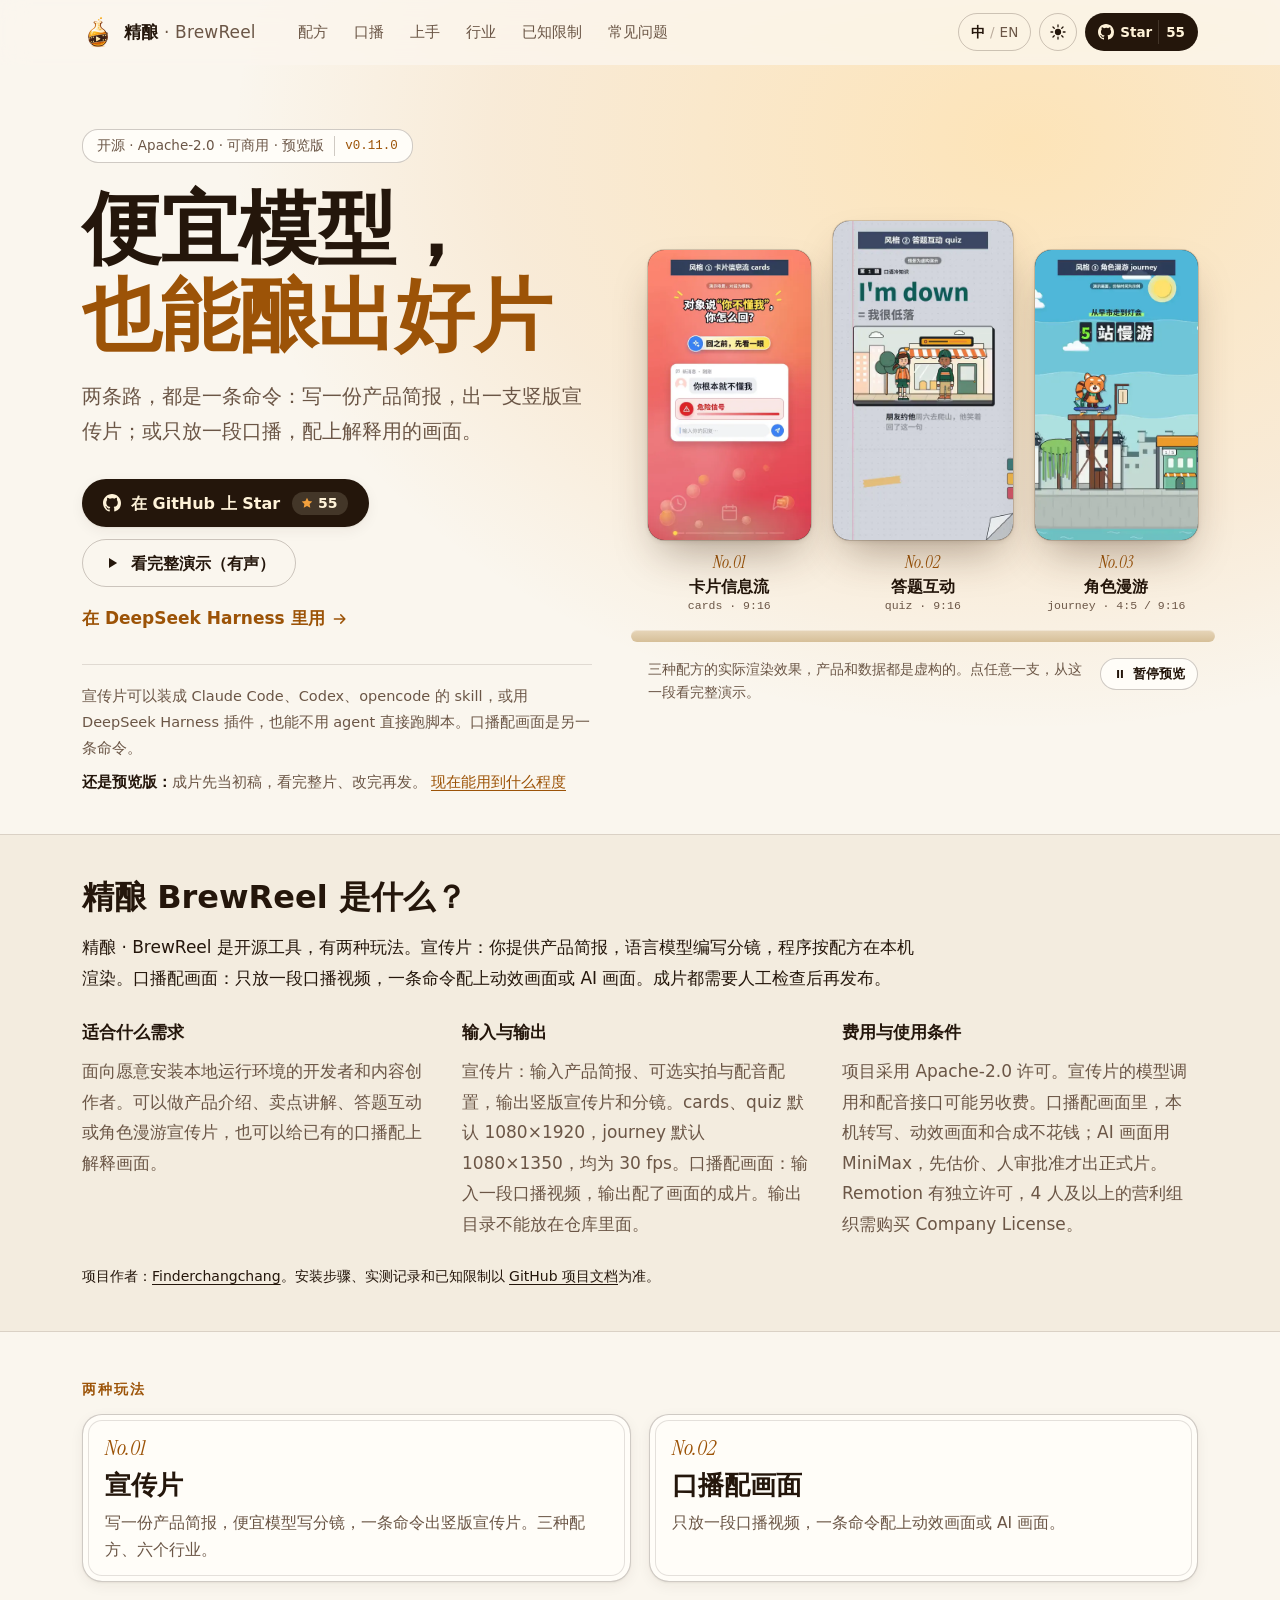
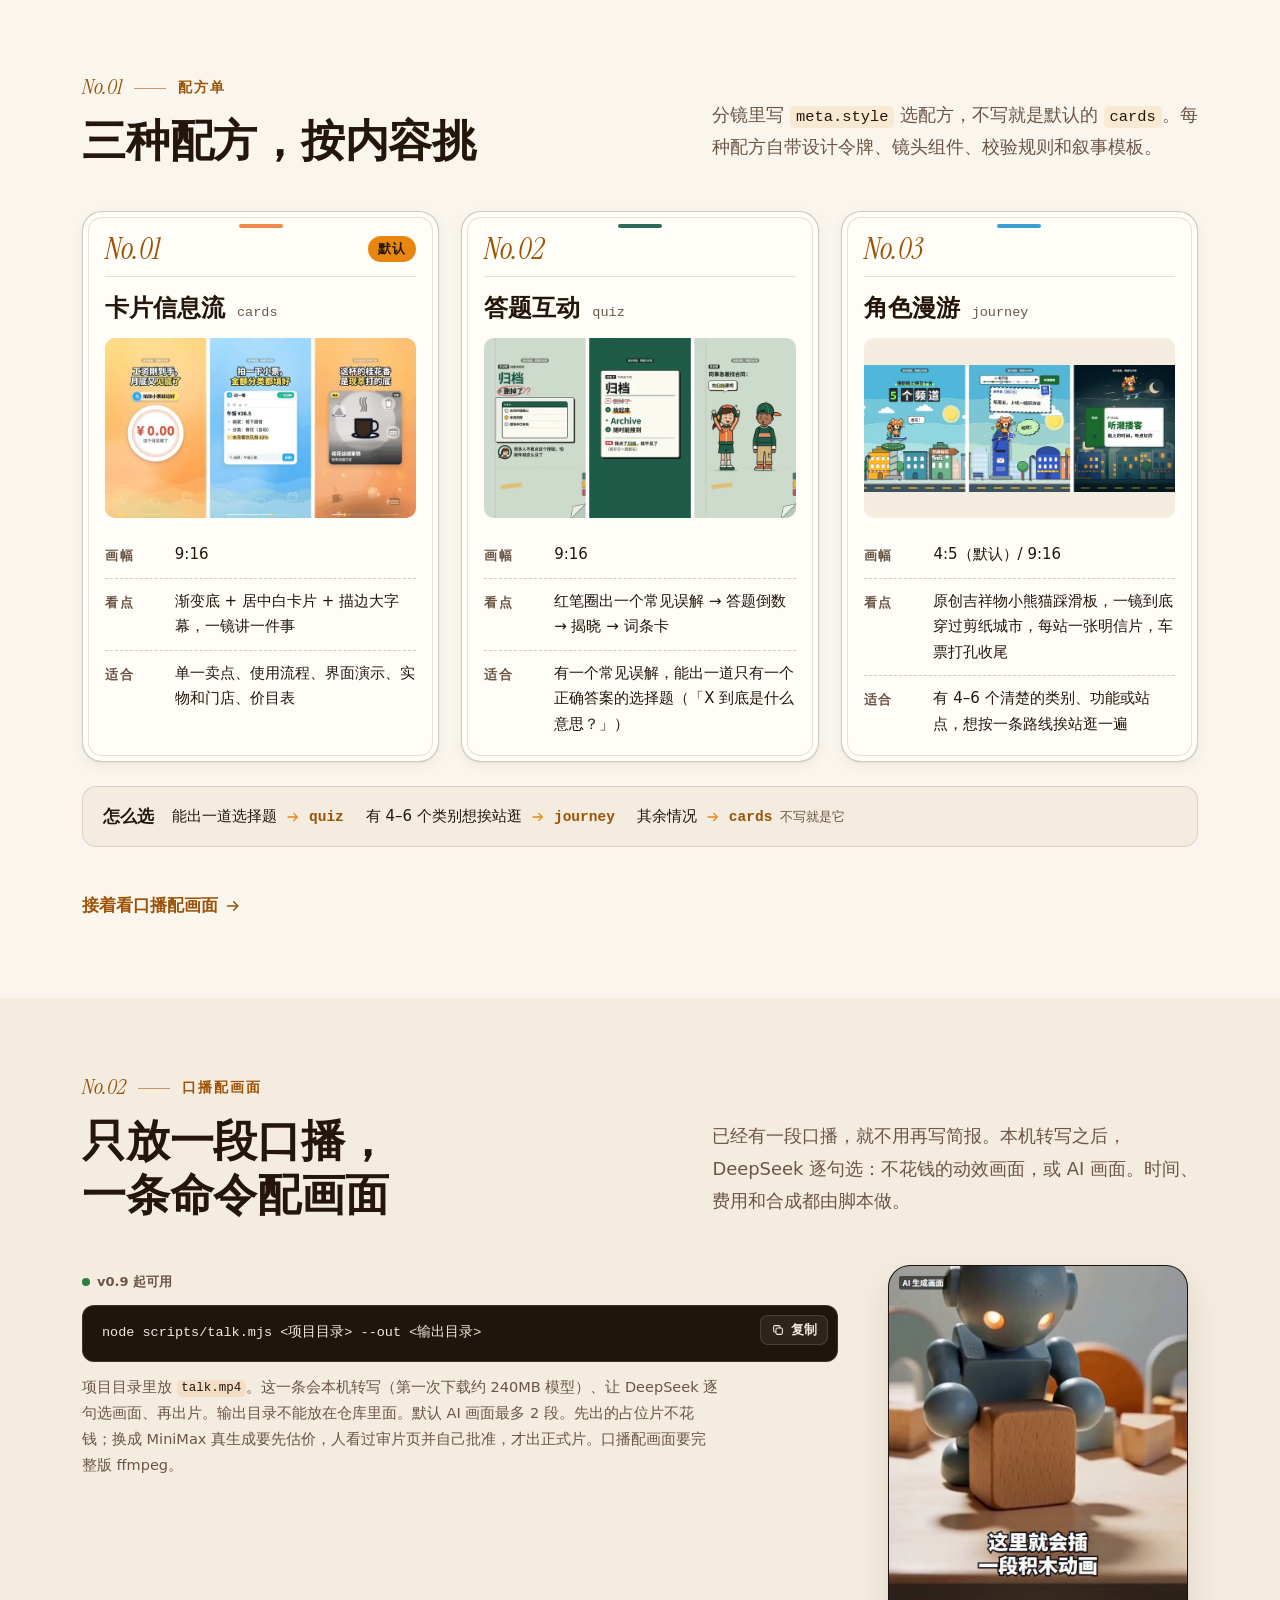
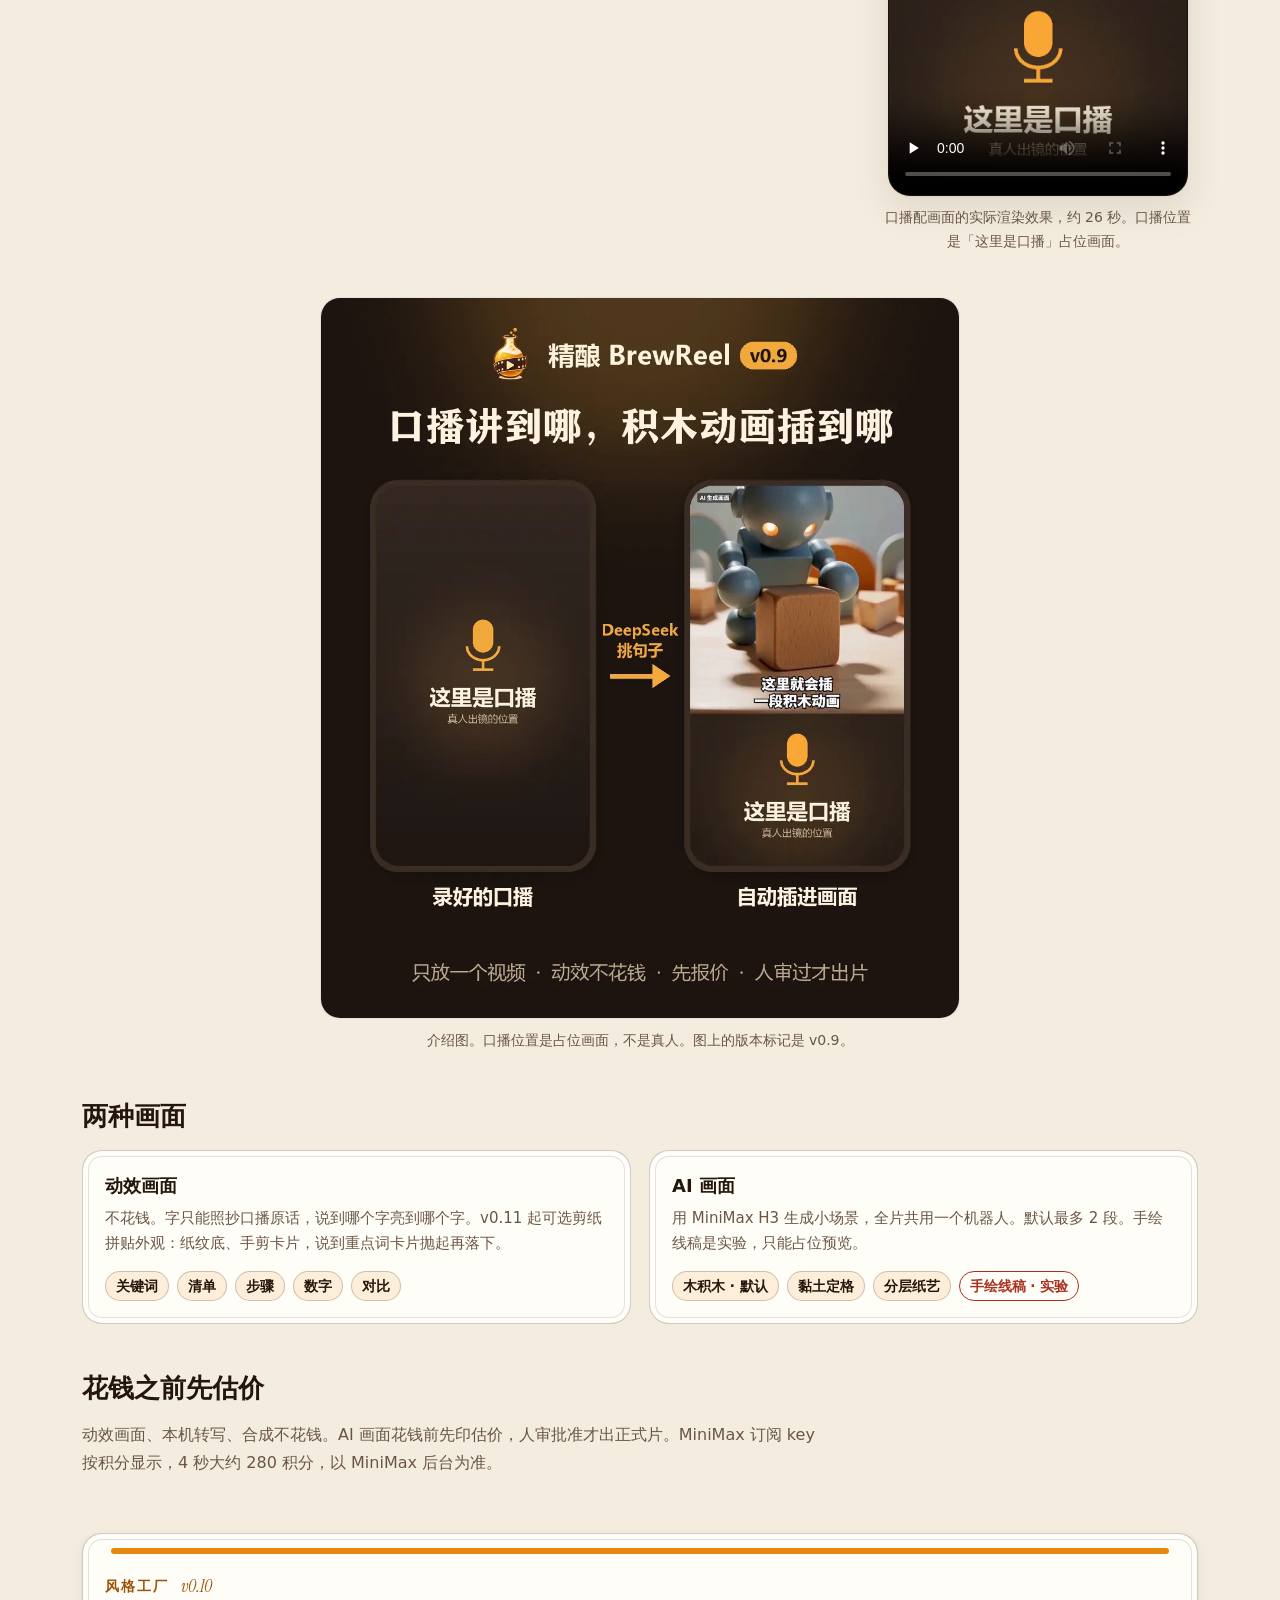
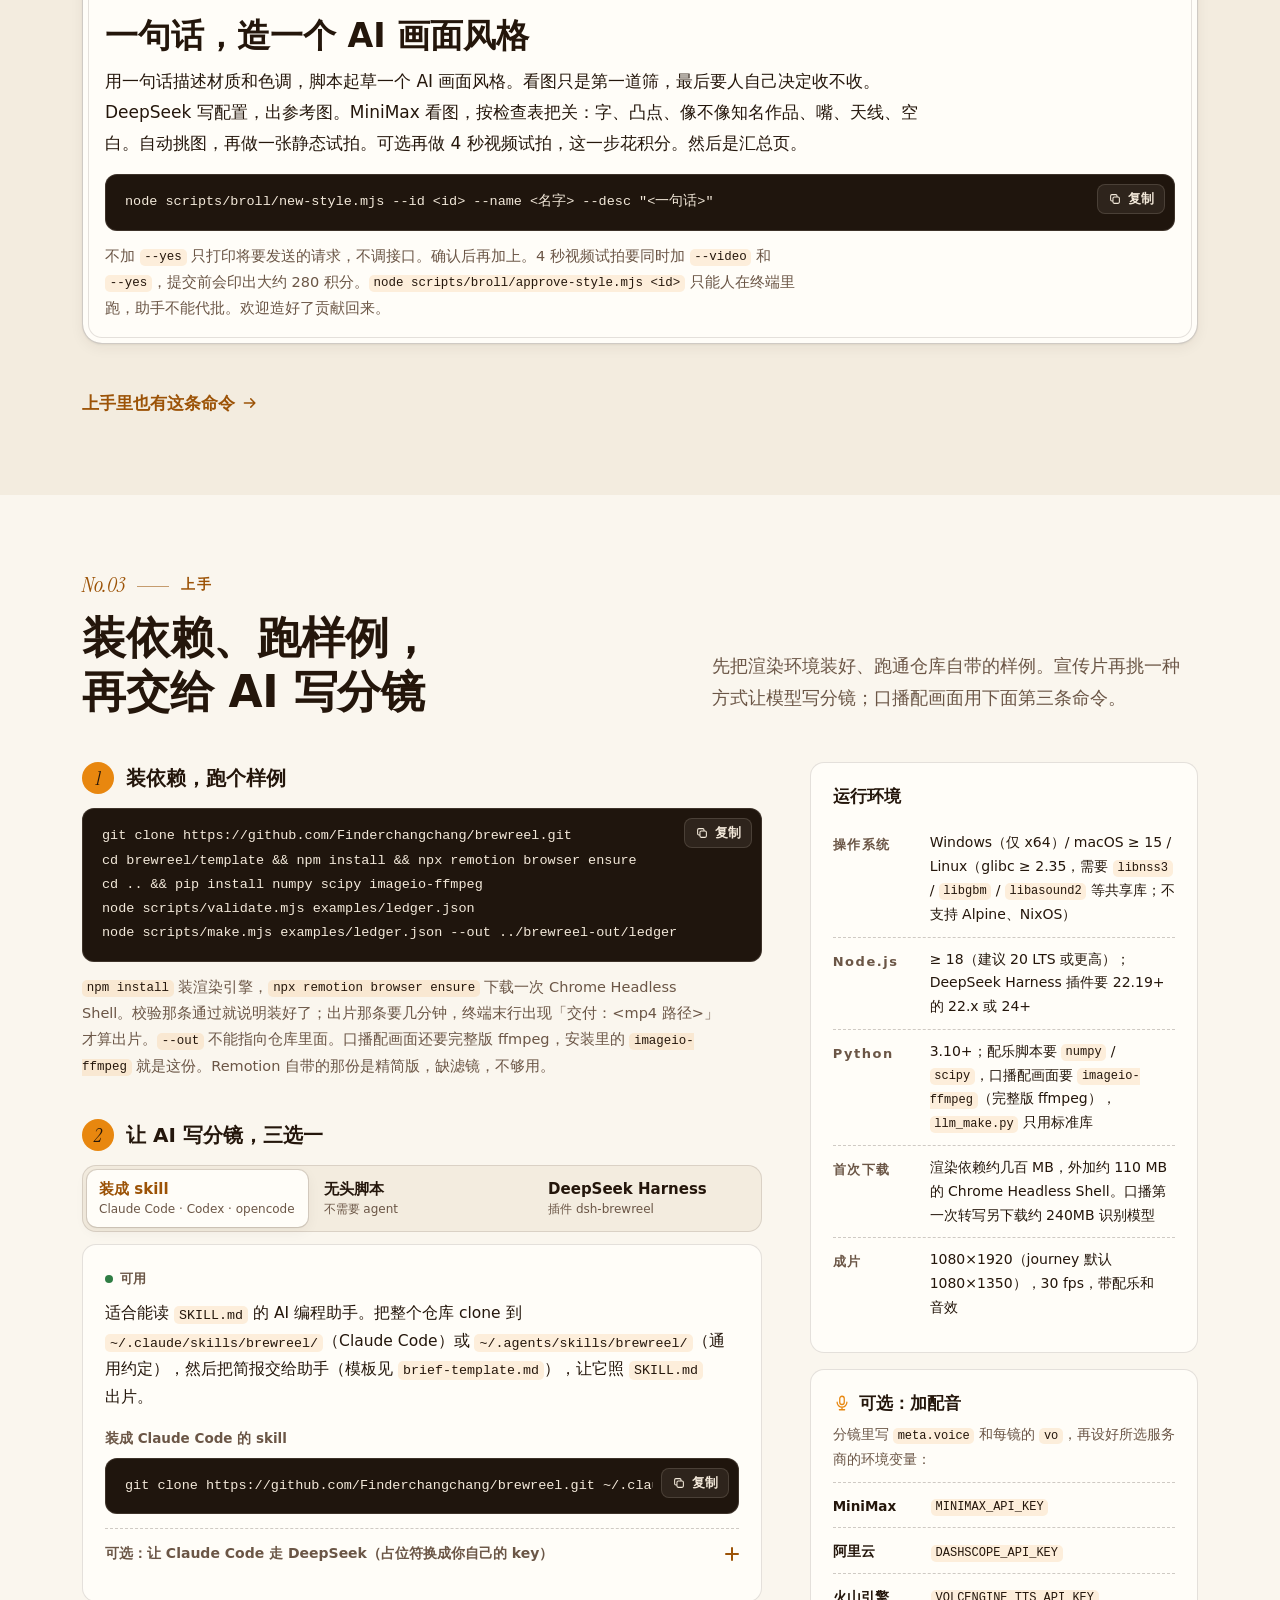
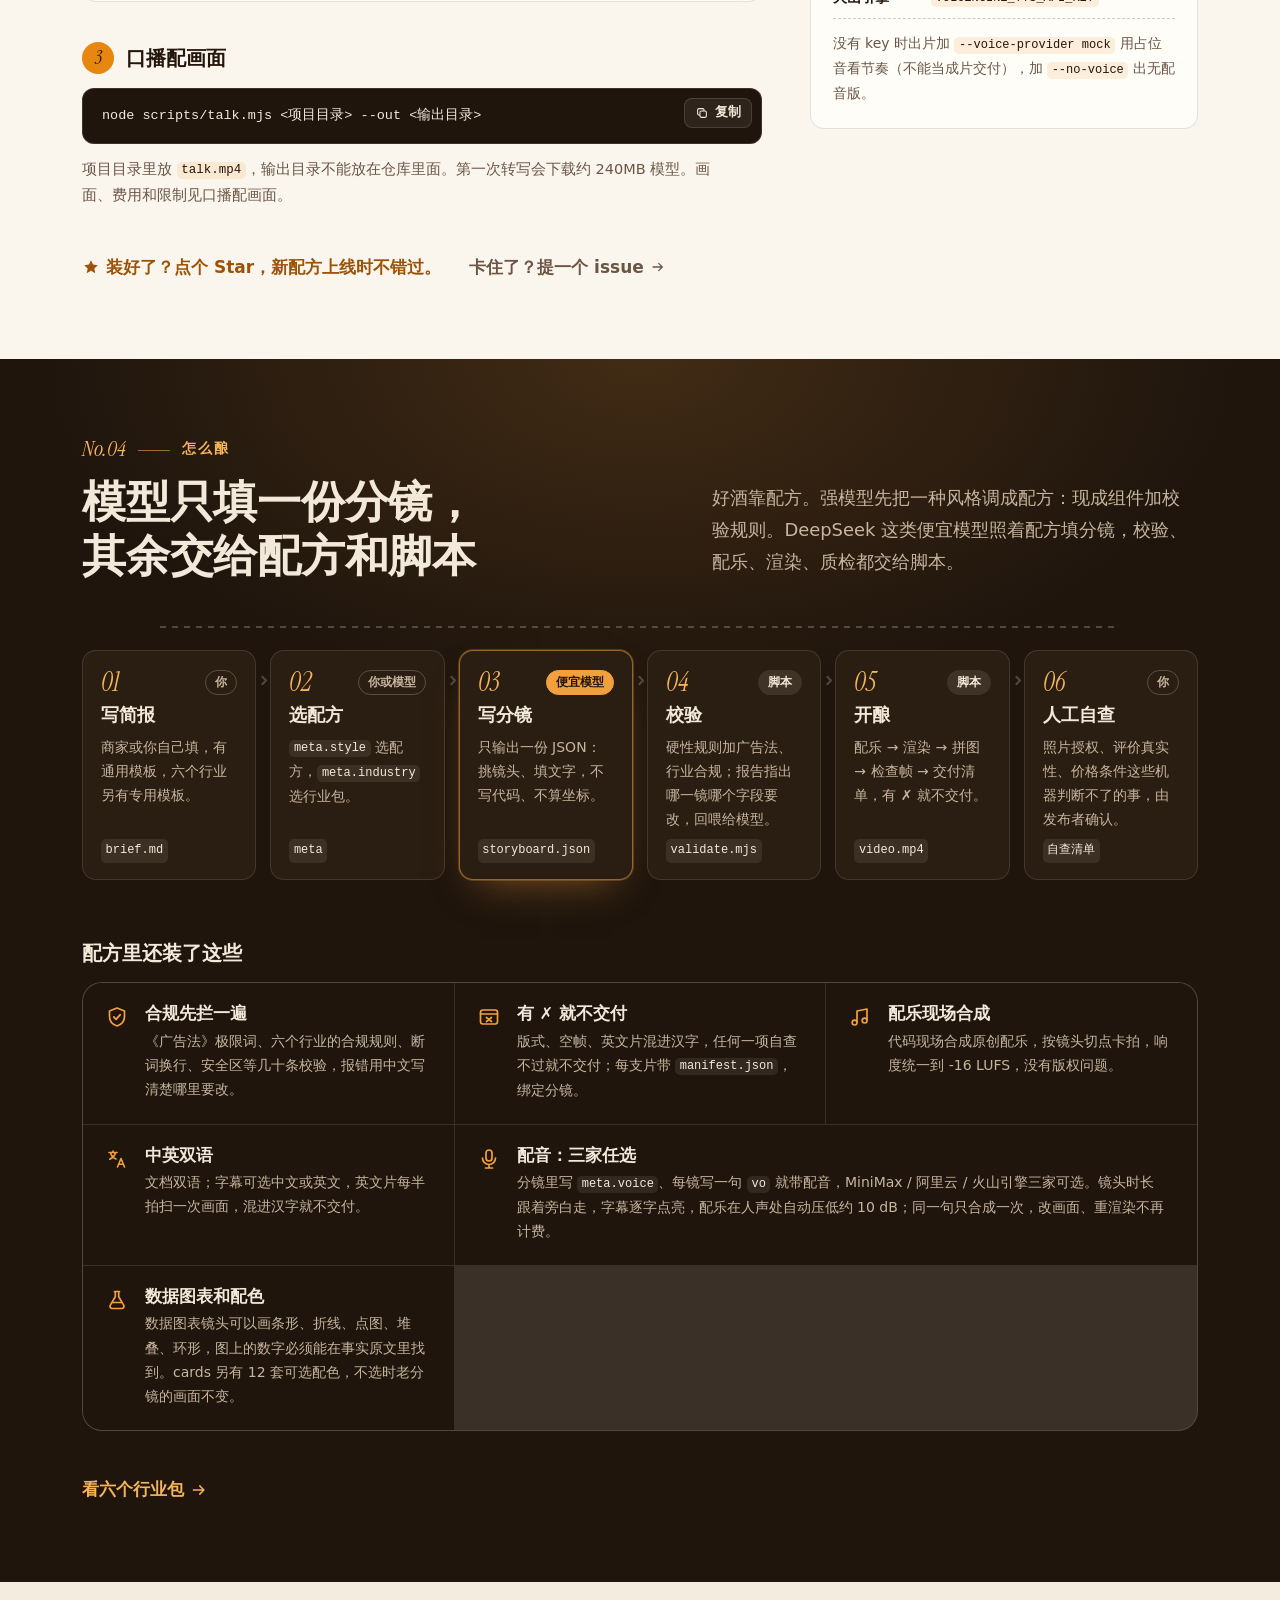
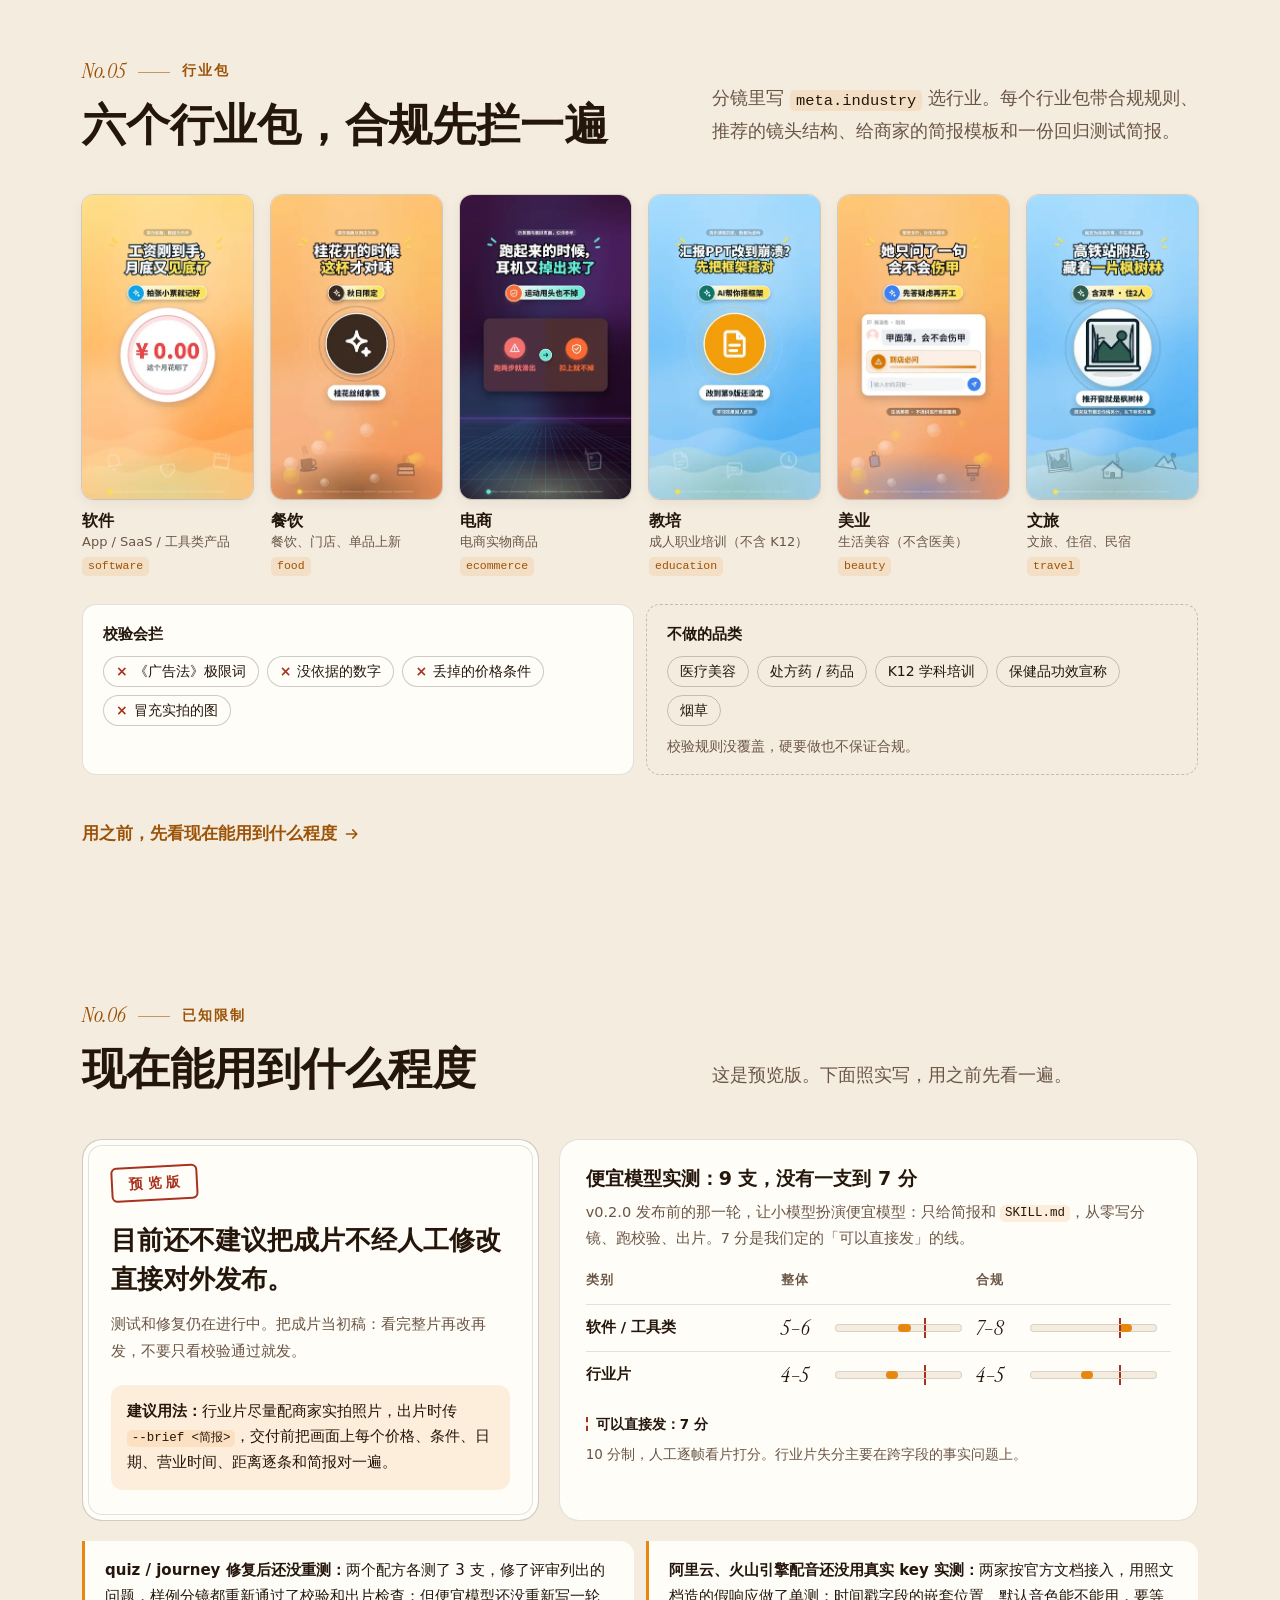
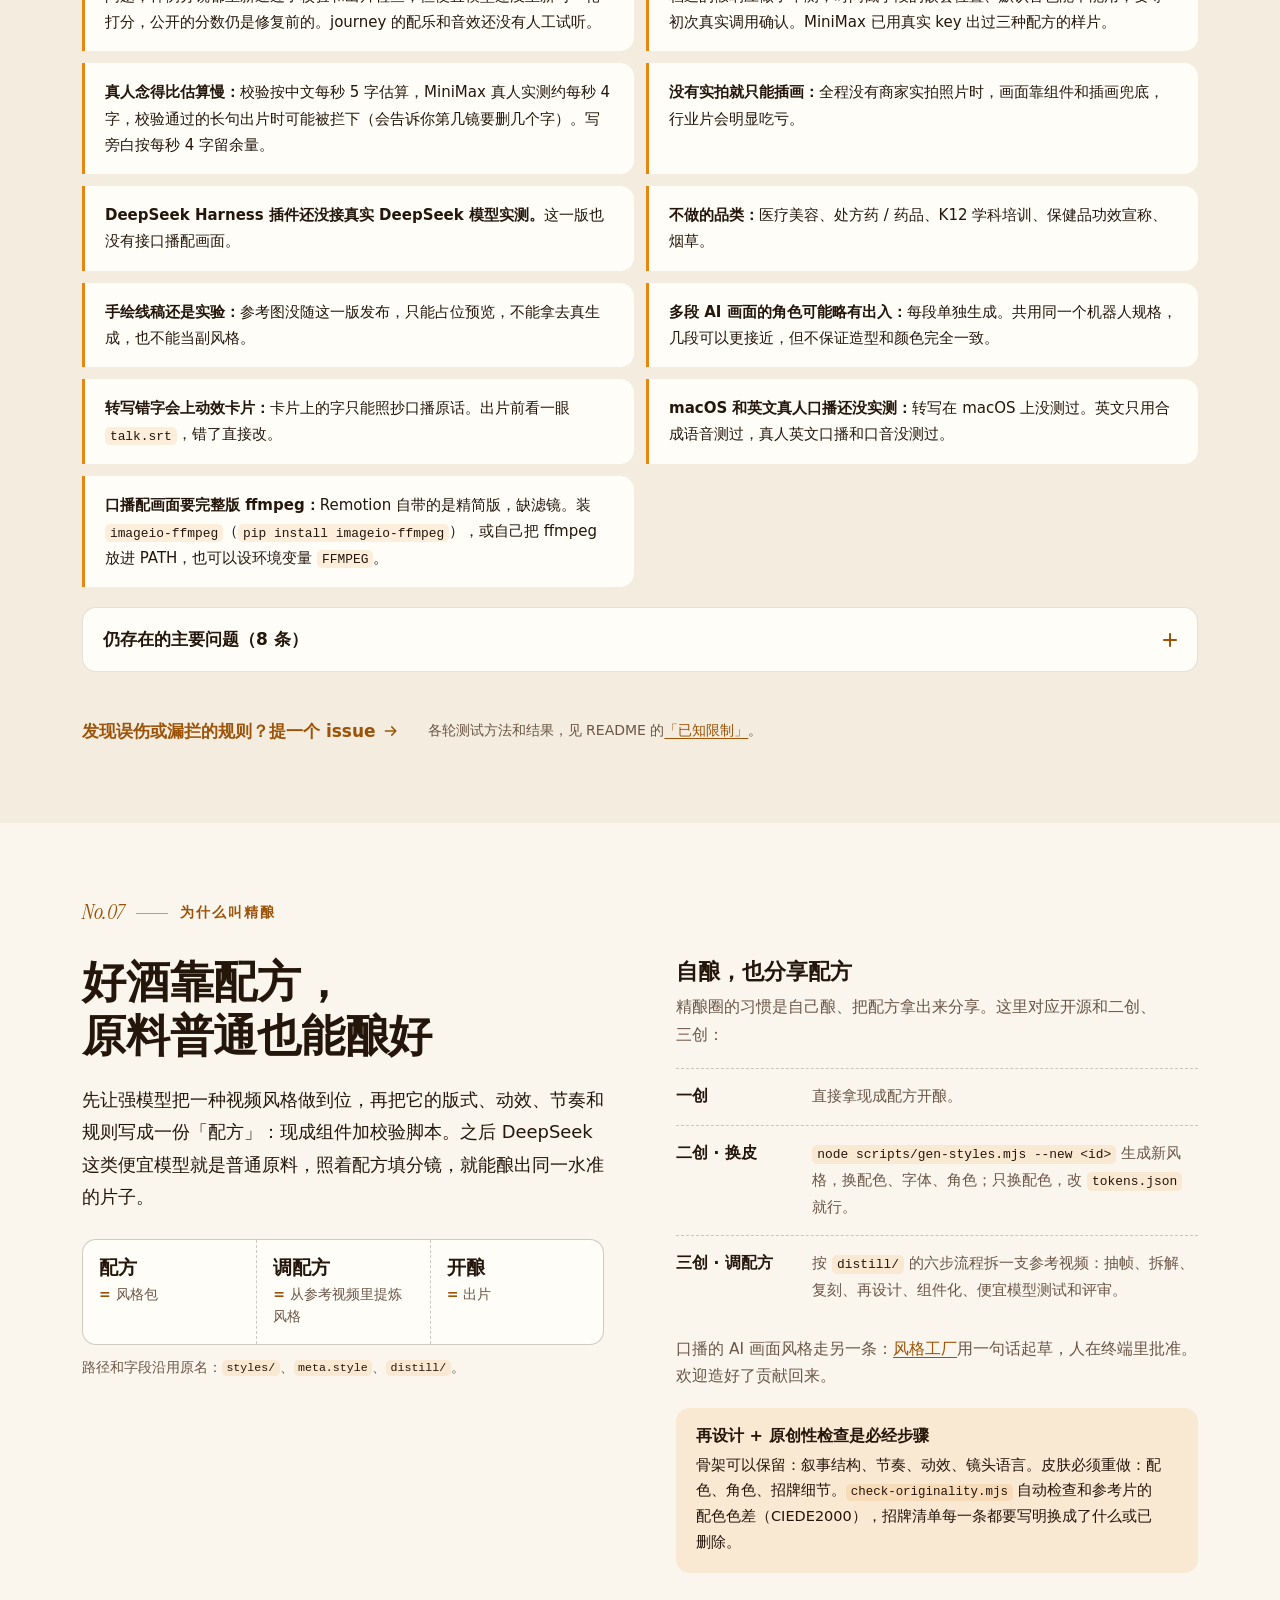
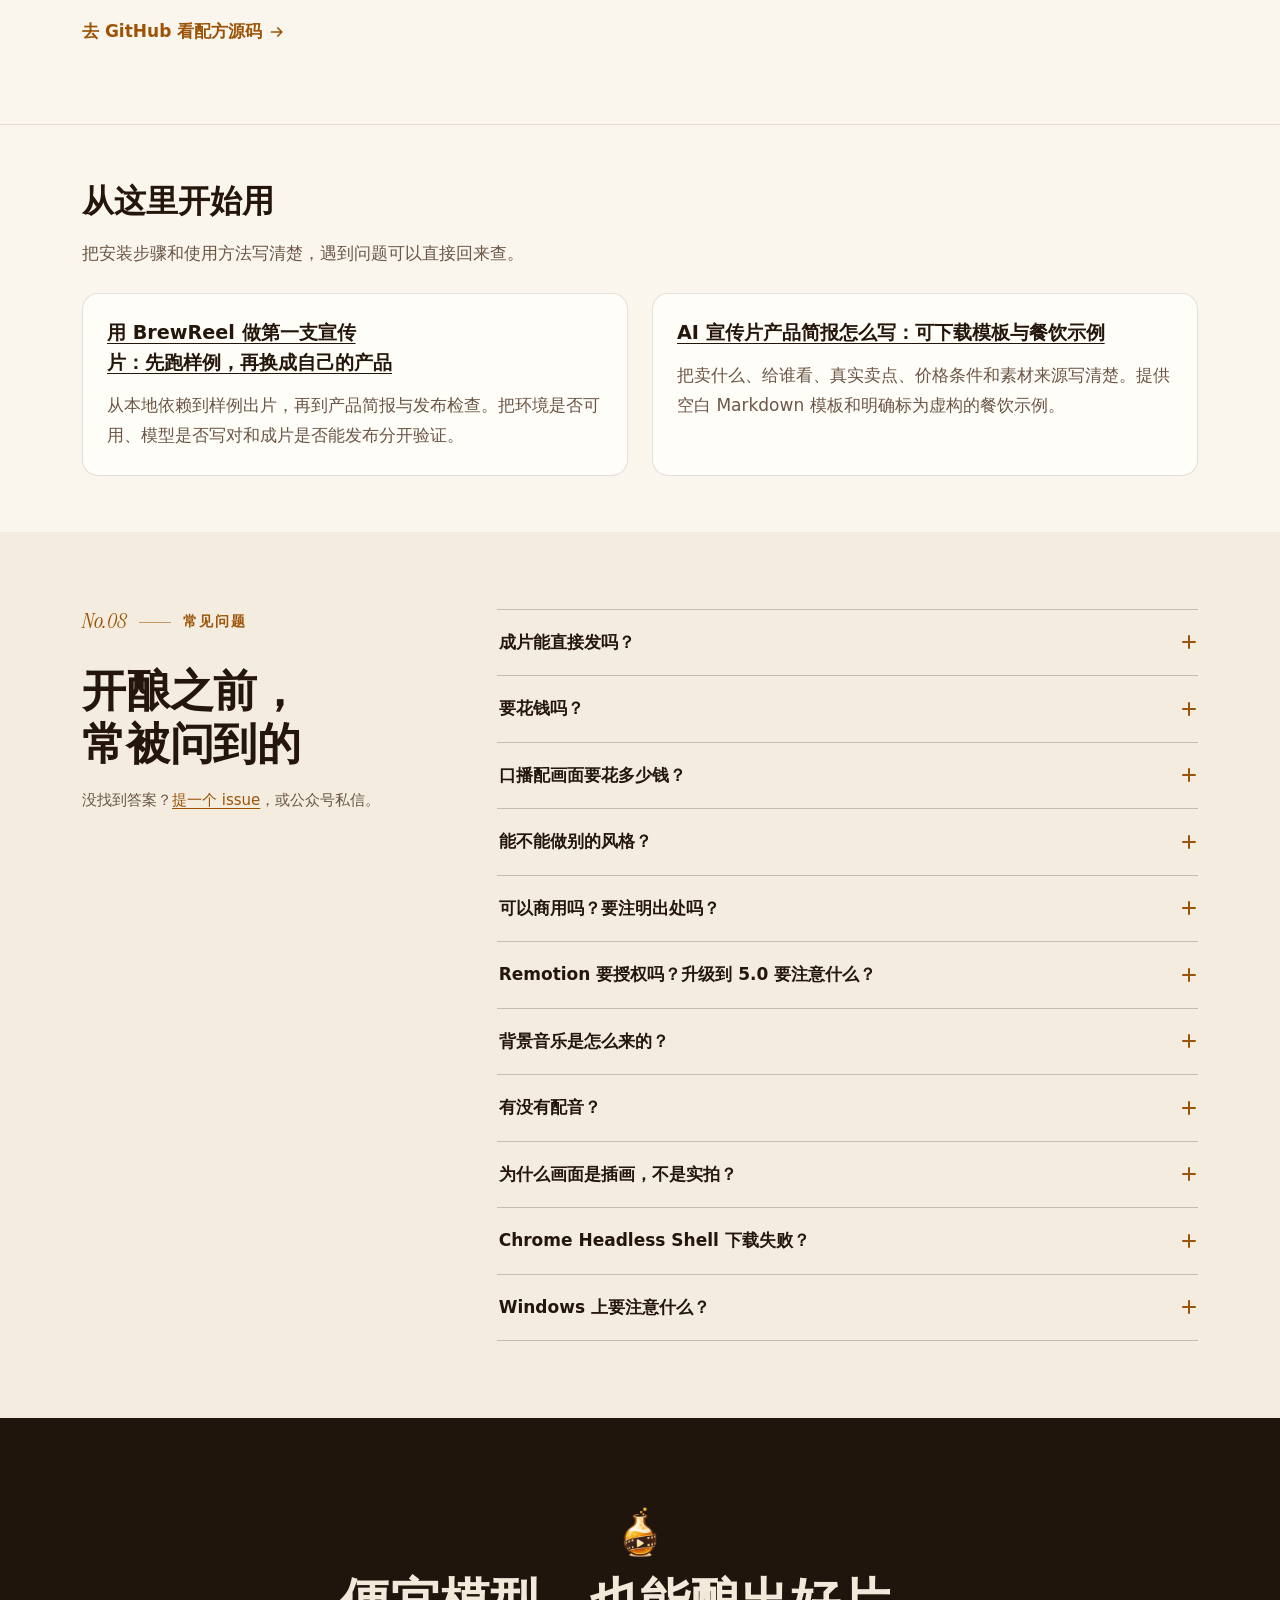
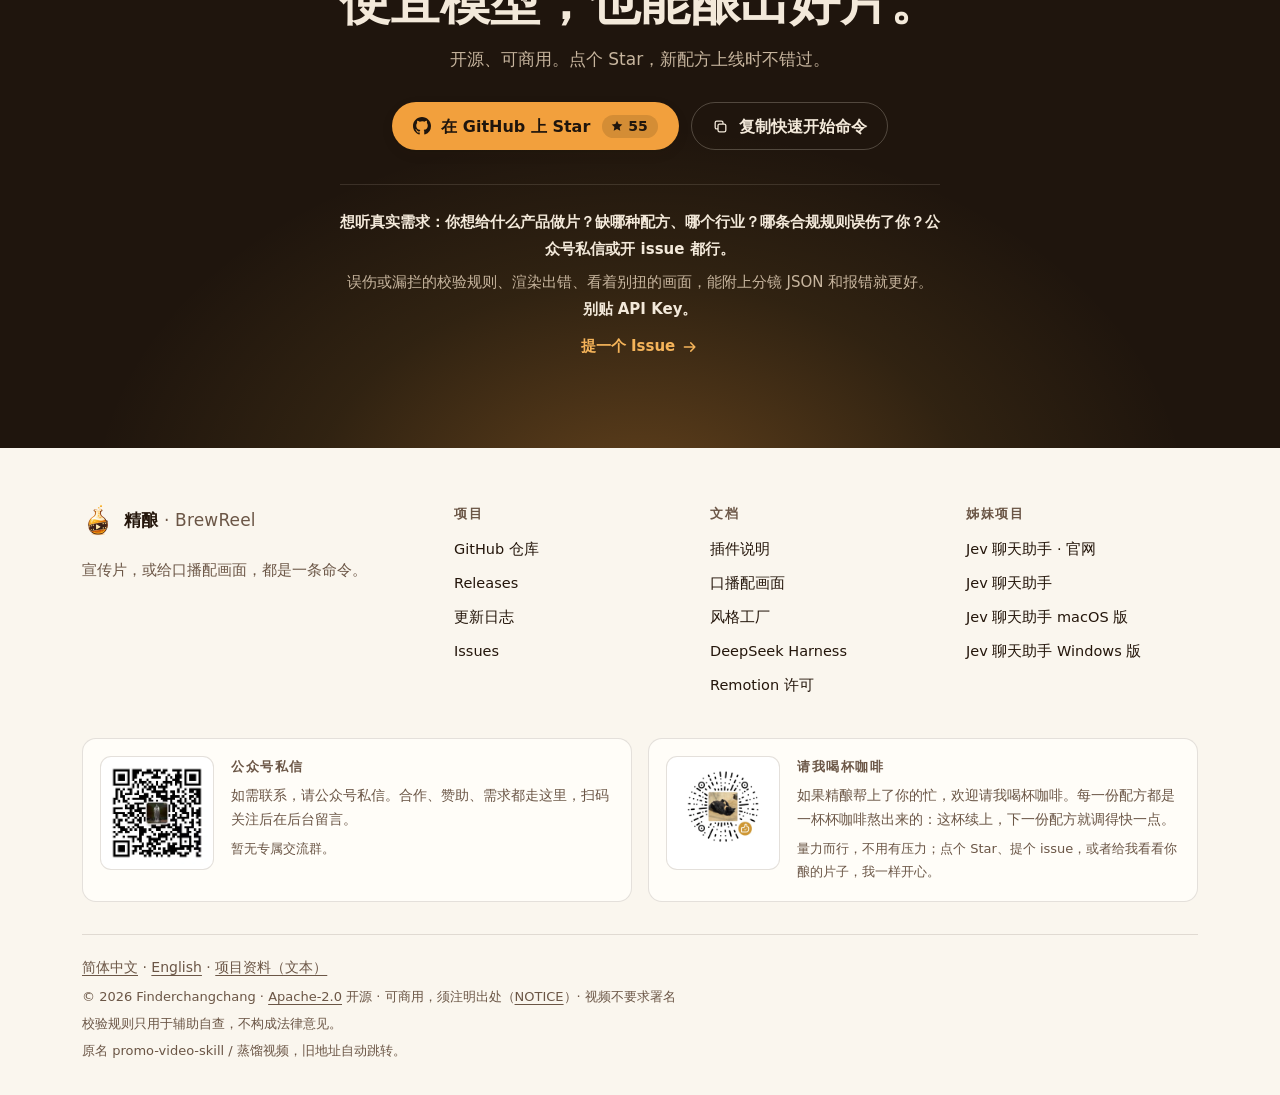
==== index.html @ b31d6a35 "docs: v0.11.0 version fallback and the cut-paper motion look Co-Authored-By: Claude Opus 5.5 <norepl" ====
<!DOCTYPE html>
<html lang="zh-CN">
<head>
<meta charset="utf-8">
<meta name="viewport" content="width=device-width, initial-scale=1, viewport-fit=cover">
<title data-i18n="meta.title">精酿 BrewReel — 开源的宣传片与口播配画面工具</title>
<meta name="description" content="精酿 · BrewReel：写一份产品简报，一条命令出竖版宣传片；或只放一段口播，一条命令配画面。三种配方、六个行业包、可选配音，口播配画面另有风格工厂。Apache-2.0 开源。" data-i18n-attr="content:meta.desc">
<meta name="robots" content="index, follow, max-image-preview:large">
<link rel="canonical" href="https://brewreel.com/">
<link rel="alternate" hreflang="zh-CN" href="https://brewreel.com/">
<link rel="alternate" hreflang="en" href="https://brewreel.com/en.html">
<link rel="alternate" hreflang="x-default" href="https://brewreel.com/">
<link rel="icon" href="assets/favicon.png" type="image/png">
<link rel="apple-touch-icon" href="assets/apple-touch-icon.png">
<meta name="theme-color" content="#faf6ee" media="(prefers-color-scheme: light)">
<meta name="theme-color" content="#15100c" media="(prefers-color-scheme: dark)">
<meta name="color-scheme" content="light dark">
<meta property="og:type" content="website">
<meta property="og:url" content="https://brewreel.com/">
<meta property="og:site_name" content="精酿 · BrewReel">
<meta property="og:title" content="精酿 BrewReel — 开源的宣传片与口播配画面工具" data-i18n-attr="content:meta.title">
<meta property="og:description" content="写一份产品简报出竖版宣传片，或只放一段口播配画面。三种配方、六个行业包，Apache-2.0 开源。" data-i18n-attr="content:meta.ogDesc">
<meta property="og:image" content="https://brewreel.com/assets/og.jpg">
<meta property="og:image:width" content="1200">
<meta property="og:image:height" content="630">
<meta property="og:image:alt" content="精酿 BrewReel — 开源的宣传片与口播配画面工具" data-i18n-attr="content:meta.title">
<meta property="og:locale" content="zh_CN" data-i18n-attr="content:meta.locale">
<meta property="og:locale:alternate" content="en_US" data-i18n-attr="content:meta.localeAlt">
<meta name="twitter:card" content="summary_large_image">
<meta name="twitter:title" content="精酿 BrewReel — 开源的宣传片与口播配画面工具" data-i18n-attr="content:meta.title">
<meta name="twitter:description" content="写一份产品简报出竖版宣传片，或只放一段口播配画面。三种配方、六个行业包，Apache-2.0 开源。" data-i18n-attr="content:meta.ogDesc">
<meta name="twitter:image" content="https://brewreel.com/assets/og.jpg">
<script type="application/ld+json" id="site-schema">
{
  "@context": "https://schema.org",
  "@graph": [
    {
      "@type": "Person",
      "@id": "https://brewreel.com/#author",
      "name": "Finderchangchang",
      "url": "https://github.com/Finderchangchang"
    },
    {
      "@type": "WebSite",
      "@id": "https://brewreel.com/#website",
      "url": "https://brewreel.com/",
      "name": "精酿 · BrewReel",
      "inLanguage": [
        "zh-CN",
        "en"
      ],
      "publisher": {
        "@id": "https://brewreel.com/#author"
      }
    },
    {
      "@type": "SoftwareSourceCode",
      "@id": "https://brewreel.com/#software",
      "name": "精酿 · BrewReel",
      "alternateName": [
        "BrewReel",
        "精酿"
      ],
      "url": "https://brewreel.com/",
      "description": "精酿 · BrewReel 是开源工具，有两种玩法。宣传片：你提供产品简报，语言模型编写分镜，程序按配方在本机渲染。口播配画面：只放一段口播视频，一条命令配上动效画面或 AI 画面。成片都需要人工检查后再发布。",
      "sameAs": [
        "https://github.com/Finderchangchang/brewreel"
      ],
      "author": {
        "@id": "https://brewreel.com/#author"
      },
      "codeRepository": "https://github.com/Finderchangchang/brewreel",
      "license": "https://github.com/Finderchangchang/brewreel/blob/main/LICENSE",
      "programmingLanguage": [
        "JavaScript",
        "TypeScript",
        "Python"
      ]
    },
    {
      "@type": "WebPage",
      "@id": "https://brewreel.com/#webpage",
      "url": "https://brewreel.com/",
      "name": "精酿 BrewReel — 开源的宣传片与口播配画面工具",
      "description": "精酿 · BrewReel：写一份产品简报，一条命令出竖版宣传片；或只放一段口播，一条命令配画面。三种配方、六个行业包、可选配音，口播配画面另有风格工厂。Apache-2.0 开源。",
      "inLanguage": "zh-CN",
      "isPartOf": {
        "@id": "https://brewreel.com/#website"
      },
      "mainEntity": {
        "@id": "https://brewreel.com/#software"
      }
    }
  ]
}
</script>
<script>
  // Theme first; each language also has a complete, crawlable static HTML page.
  (function () {
    var d = document.documentElement;
    try {
      var theme = localStorage.getItem("brewreel-theme");
      if (theme === "dark" || theme === "light") d.setAttribute("data-theme", theme);
    } catch (e) {}
    var q = new URLSearchParams(location.search).get("lang");
    var saved = null;
    try { saved = localStorage.getItem("brewreel-lang"); } catch (e) {}
    var isEnglishPage = /\/en\.html$/.test(location.pathname);
    var next = q === "en" || q === "zh" ? q : (isEnglishPage ? "en" :
      (saved === "en" || saved === "zh" ? saved : "zh"));
    if ((next === "en") !== isEnglishPage) {
      var url = new URL(next === "en" ? "en.html" : "./", location.href);
      url.search = location.search;
      url.hash = location.hash;
      location.replace(url.href);
    }
  })();
</script>
<link rel="preconnect" href="https://fonts.googleapis.com">
<link rel="preconnect" href="https://fonts.gstatic.com" crossorigin>
<link rel="stylesheet" href="https://fonts.googleapis.com/css2?family=Instrument+Serif:ital@0;1&amp;display=swap" media="print" onload="this.media='all'">
<noscript><link rel="stylesheet" href="https://fonts.googleapis.com/css2?family=Instrument+Serif:ital@0;1&amp;display=swap"></noscript>
<link rel="stylesheet" href="style.css?v=20261007a">
<script defer src="i18n.js?v=20261007a"></script>
<script defer src="main.js?v=20261007a"></script>
<script defer src="https://umami.jisikeji.cn/script.js" data-website-id="c80c17ab-9413-4d0b-a359-171bc2a23bc9"></script>
</head>
<body>

<svg class="sprite" aria-hidden="true" focusable="false">
  <symbol id="i-github" viewBox="0 0 16 16"><path fill="currentColor" d="M8 0C3.58 0 0 3.58 0 8c0 3.54 2.29 6.53 5.47 7.59.4.07.55-.17.55-.38 0-.19-.01-.82-.01-1.49-2.01.37-2.53-.49-2.69-.94-.09-.23-.48-.94-.82-1.13-.28-.15-.68-.52-.01-.53.63-.01 1.08.58 1.23.82.72 1.21 1.87.87 2.33.66.07-.52.28-.87.51-1.07-1.78-.2-3.64-.89-3.64-3.95 0-.87.31-1.59.82-2.15-.08-.2-.36-1.02.08-2.12 0 0 .67-.21 2.2.82a7.4 7.4 0 0 1 2-.27c.68 0 1.36.09 2 .27 1.53-1.04 2.2-.82 2.2-.82.44 1.1.16 1.92.08 2.12.51.56.82 1.27.82 2.15 0 3.07-1.87 3.75-3.65 3.95.29.25.54.73.54 1.48 0 1.07-.01 1.93-.01 2.2 0 .21.15.46.55.38A8.01 8.01 0 0 0 16 8c0-4.42-3.58-8-8-8z"/></symbol>
  <symbol id="i-star" viewBox="0 0 24 24"><path fill="currentColor" d="M12 2.9l2.75 5.8 6.35.8-4.65 4.4 1.2 6.3L12 17.1l-5.65 3.1 1.2-6.3L2.9 9.5l6.35-.8z"/></symbol>
  <symbol id="i-play" viewBox="0 0 24 24"><path fill="currentColor" d="M8 5.2v13.6L18.8 12z"/></symbol>
  <symbol id="i-pause" viewBox="0 0 24 24"><path fill="currentColor" d="M7 5h3.4v14H7zM13.6 5H17v14h-3.4z"/></symbol>
  <symbol id="i-arrow" viewBox="0 0 24 24"><path d="M4.5 12h14M13 6.5l5.5 5.5-5.5 5.5" fill="none" stroke="currentColor" stroke-width="1.9" stroke-linecap="round" stroke-linejoin="round"/></symbol>
  <symbol id="i-copy" viewBox="0 0 24 24"><rect x="8.5" y="8.5" width="11" height="11" rx="2.2" fill="none" stroke="currentColor" stroke-width="1.8"/><path d="M15.5 8.5V6.7a2.2 2.2 0 0 0-2.2-2.2H6.7a2.2 2.2 0 0 0-2.2 2.2v6.6a2.2 2.2 0 0 0 2.2 2.2h1.8" fill="none" stroke="currentColor" stroke-width="1.8"/></symbol>
  <symbol id="i-check" viewBox="0 0 24 24"><path d="M5 12.5l4.3 4.3L19 7.2" fill="none" stroke="currentColor" stroke-width="2.1" stroke-linecap="round" stroke-linejoin="round"/></symbol>
  <symbol id="i-sun" viewBox="0 0 24 24"><circle cx="12" cy="12" r="4.2" fill="currentColor"/><path d="M12 2.6v2.4M12 19v2.4M2.6 12h2.4M19 12h2.4M5.3 5.3l1.7 1.7M17 17l1.7 1.7M18.7 5.3L17 7M7 17l-1.7 1.7" stroke="currentColor" stroke-width="1.7" stroke-linecap="round"/></symbol>
  <symbol id="i-moon" viewBox="0 0 24 24"><path fill="currentColor" d="M20 14.4A8.6 8.6 0 1 1 9.6 4a7 7 0 0 0 10.4 10.4z"/></symbol>
  <symbol id="i-menu" viewBox="0 0 24 24"><path d="M4 7h16M4 12h16M4 17h16" stroke="currentColor" stroke-width="1.8" stroke-linecap="round"/></symbol>
  <symbol id="i-close" viewBox="0 0 24 24"><path d="M6 6l12 12M18 6L6 18" stroke="currentColor" stroke-width="1.9" stroke-linecap="round"/></symbol>
  <symbol id="i-shield" viewBox="0 0 24 24"><path d="M12 3l7.5 3v5.6c0 4.3-3 8-7.5 9.4-4.5-1.4-7.5-5.1-7.5-9.4V6z" fill="none" stroke="currentColor" stroke-width="1.7" stroke-linejoin="round"/><path d="M8.8 12l2.3 2.3 4.1-4.6" fill="none" stroke="currentColor" stroke-width="1.8" stroke-linecap="round" stroke-linejoin="round"/></symbol>
  <symbol id="i-gate" viewBox="0 0 24 24"><rect x="3.5" y="5" width="17" height="14" rx="2.4" fill="none" stroke="currentColor" stroke-width="1.7"/><path d="M3.5 9h17M9.5 12.5l5 4M14.5 12.5l-5 4" fill="none" stroke="currentColor" stroke-width="1.7" stroke-linecap="round"/></symbol>
  <symbol id="i-music" viewBox="0 0 24 24"><path d="M9 17.5V6l10-2v11.5" fill="none" stroke="currentColor" stroke-width="1.7" stroke-linejoin="round"/><circle cx="6.6" cy="17.6" r="2.4" fill="none" stroke="currentColor" stroke-width="1.7"/><circle cx="16.6" cy="15.6" r="2.4" fill="none" stroke="currentColor" stroke-width="1.7"/></symbol>
  <symbol id="i-lang" viewBox="0 0 24 24"><path d="M4 5.5h8M8 4v1.5M5.5 5.5c.6 3 2.6 5.3 5.5 6.5M10.5 5.5c-.6 3-2.6 5.3-5.8 6.7" fill="none" stroke="currentColor" stroke-width="1.6" stroke-linecap="round"/><path d="M12.5 20l3.5-8.5 3.5 8.5M13.7 17.2h4.6" fill="none" stroke="currentColor" stroke-width="1.6" stroke-linecap="round" stroke-linejoin="round"/></symbol>
  <symbol id="i-code" viewBox="0 0 24 24"><path d="M8.5 7L4 12l4.5 5M15.5 7L20 12l-4.5 5M13.5 5l-3 14" fill="none" stroke="currentColor" stroke-width="1.7" stroke-linecap="round" stroke-linejoin="round"/></symbol>
  <symbol id="i-mic" viewBox="0 0 24 24"><rect x="9" y="3" width="6" height="11" rx="3" fill="none" stroke="currentColor" stroke-width="1.7"/><path d="M5.5 11a6.5 6.5 0 0 0 13 0M12 17.5V21M8.5 21h7" fill="none" stroke="currentColor" stroke-width="1.7" stroke-linecap="round"/></symbol>
  <symbol id="i-flask" viewBox="0 0 24 24"><path d="M9.5 3.5h5M10.3 3.5v5.3L5.2 17.4A2.2 2.2 0 0 0 7.1 20.5h9.8a2.2 2.2 0 0 0 1.9-3.1l-5.1-8.6V3.5" fill="none" stroke="currentColor" stroke-width="1.7" stroke-linecap="round" stroke-linejoin="round"/><path d="M7.4 14.5h9.2" stroke="currentColor" stroke-width="1.7" stroke-linecap="round"/></symbol>
</svg>

<a class="skip-link" href="#main" data-i18n="skip">跳到主要内容</a>

<header class="nav" id="nav">
  <div class="wrap nav-inner">
    <a class="brand" href="#top" aria-label="精酿 · BrewReel 首页" data-i18n-attr="aria-label:a.brand">
      <img src="assets/favicon.png" alt="" width="32" height="32" class="brand-mark">
      <span class="brand-name" data-i18n="brand.name">精酿<span class='brand-alt'> · BrewReel</span></span>
    </a>

    <nav class="nav-menu" id="navMenu" aria-label="主导航" data-i18n-attr="aria-label:a.nav">
      <a href="#recipes" data-i18n="nav.recipes">配方</a>
      <a href="#talk" data-i18n="nav.talk">口播</a>
      <a href="#start" data-i18n="nav.start">上手</a>
      <a href="#industries" data-i18n="nav.industries">行业</a>
      <a href="#limits" data-i18n="nav.limits">已知限制</a>
      <a href="#faq" data-i18n="nav.faq">常见问题</a>
    </nav>

    <div class="nav-actions">
      <button class="lang-btn" id="langBtn" type="button" data-umami-event="toggle-lang" aria-label="Switch to English" title="Switch to English" data-i18n-attr="aria-label:a.lang;title:a.lang"><span data-l="zh">中</span><span class="lang-sep" aria-hidden="true">/</span><span data-l="en">EN</span></button>
      <button class="icon-btn" id="themeBtn" type="button" aria-label="切换深浅色" title="切换深浅色" data-i18n-attr="aria-label:a.theme;title:a.theme">
        <svg class="ico ico-sun" aria-hidden="true" focusable="false"><use href="#i-sun"/></svg>
        <svg class="ico ico-moon" aria-hidden="true" focusable="false"><use href="#i-moon"/></svg>
      </button>
      <a class="nav-star" href="https://github.com/Finderchangchang/brewreel" target="_blank" rel="noopener" data-umami-event="click-github" data-umami-event-pos="nav" aria-label="在 GitHub 上给精酿点 Star" title="在 GitHub 上给精酿点 Star" data-i18n-attr="aria-label:a.star;title:a.star"><svg class="ico" aria-hidden="true" focusable="false"><use href="#i-github"/></svg><span class="nav-star-text">Star</span><b data-brew-stars>55</b></a>
      <button class="icon-btn burger" id="burger" type="button" aria-label="打开菜单" aria-expanded="false" aria-controls="navMenu"><svg class="ico" aria-hidden="true" focusable="false"><use href="#i-menu"/></svg></button>
    </div>
  </div>
</header>

<main id="main">

<!-- ============ 首屏：它是什么 + 片子长什么样 ============ -->
<section class="hero" id="top">
  <div class="wrap hero-grid">
    <div class="hero-copy">
      <p class="eyebrow"><span data-i18n="hero.eyebrow">开源 · Apache-2.0 · 可商用 · 预览版</span><span class="eyebrow-ver" data-brew-version>v0.11.0</span></p>
      <h1 class="hero-title" data-i18n="hero.title">便宜模型，<br><span class='hl'>也能酿出好片</span></h1>
      <p class="hero-sub" data-i18n="hero.sub">两条路，都是一条命令：写一份产品简报，出一支竖版宣传片；或只放一段口播，配上解释用的画面。</p>

      <div class="cta-row">
        <a class="btn btn-primary" href="https://github.com/Finderchangchang/brewreel" target="_blank" rel="noopener" data-umami-event="click-github" data-umami-event-pos="hero">
          <svg class="ico" aria-hidden="true" focusable="false"><use href="#i-github"/></svg><span data-i18n="hero.star">在 GitHub 上 Star</span><span class="btn-count"><svg class="ico" aria-hidden="true" focusable="false"><use href="#i-star"/></svg><b data-brew-stars>55</b></span>
        </a>
        <a class="btn btn-ghost" href="assets/demo.mp4" data-demo-open data-demo-at="0"><svg class="ico" aria-hidden="true" focusable="false"><use href="#i-play"/></svg><span data-i18n="hero.demo">看完整演示（有声）</span></a>
      </div>
      <p class="hero-dsh"><a class="link-arrow" href="#use-dsh" data-umami-event="click-dsh" data-umami-event-pos="hero"><span data-i18n="hero.dsh">在 DeepSeek Harness 里用</span><svg class="ico" aria-hidden="true" focusable="false"><use href="#i-arrow"/></svg></a></p>

      <p class="hero-works" data-i18n="hero.works">宣传片可以装成 Claude Code、Codex、opencode 的 skill，或用 DeepSeek Harness 插件，也能不用 agent 直接跑脚本。口播配画面是另一条命令。</p>
      <p class="hero-note" data-i18n="hero.note"><strong>还是预览版：</strong>成片先当初稿，看完整片、改完再发。<a href='#limits'>现在能用到什么程度</a></p>
    </div>

    <div class="hero-flight">
      <ul class="flight" aria-label="三种配方的实际渲染片段" data-i18n-attr="aria-label:a.flight">
        <li class="tap tap-cards">
          <a class="tap-screen" href="assets/demo.mp4#t=2.4" data-demo-open data-demo-at="2.4" data-recipe="cards" aria-label="播放完整演示（有声），从 cards 卡片信息流这一段开始" data-i18n-attr="aria-label:a.tap1">
            <video class="loop" muted loop playsinline preload="none" poster="assets/reel-cards.webp" width="432" height="768" aria-hidden="true" tabindex="-1"><source src="assets/reel-cards.mp4" type="video/mp4"></video>
            <span class="tap-play" aria-hidden="true"><svg class="ico" focusable="false"><use href="#i-play"/></svg></span>
          </a>
          <p class="tap-label"><span class="tap-no">No.01</span><span class="tap-name" data-i18n="r.cards.name">卡片信息流</span><span class="tap-meta">cards<span class="tap-ratio"> · 9:16</span></span></p>
        </li>
        <li class="tap tap-quiz">
          <a class="tap-screen" href="assets/demo.mp4#t=11.9" data-demo-open data-demo-at="11.9" data-recipe="quiz" aria-label="播放完整演示（有声），从 quiz 答题互动这一段开始" data-i18n-attr="aria-label:a.tap2">
            <video class="loop" muted loop playsinline preload="none" poster="assets/reel-quiz.webp" width="432" height="768" aria-hidden="true" tabindex="-1"><source src="assets/reel-quiz.mp4" type="video/mp4"></video>
            <span class="tap-play" aria-hidden="true"><svg class="ico" focusable="false"><use href="#i-play"/></svg></span>
          </a>
          <p class="tap-label"><span class="tap-no">No.02</span><span class="tap-name" data-i18n="r.quiz.name">答题互动</span><span class="tap-meta">quiz<span class="tap-ratio"> · 9:16</span></span></p>
        </li>
        <li class="tap tap-journey">
          <a class="tap-screen" href="assets/demo.mp4#t=27.4" data-demo-open data-demo-at="27.4" data-recipe="journey" aria-label="播放完整演示（有声），从 journey 角色漫游这一段开始" data-i18n-attr="aria-label:a.tap3">
            <video class="loop" muted loop playsinline preload="none" poster="assets/reel-journey.webp" width="432" height="768" aria-hidden="true" tabindex="-1"><source src="assets/reel-journey.mp4" type="video/mp4"></video>
            <span class="tap-play" aria-hidden="true"><svg class="ico" focusable="false"><use href="#i-play"/></svg></span>
          </a>
          <p class="tap-label"><span class="tap-no">No.03</span><span class="tap-name" data-i18n="r.journey.name">角色漫游</span><span class="tap-meta">journey<span class="tap-ratio"> · 4:5 / 9:16</span></span></p>
        </li>
      </ul>
      <div class="flight-foot">
        <p class="flight-cap" data-i18n="flight.cap">三种配方的实际渲染效果，产品和数据都是虚构的。点任意一支，从这一段看完整演示。</p>
        <button class="chip-btn" id="flightToggle" type="button" aria-pressed="false" hidden><svg class="ico ico-pause" aria-hidden="true" focusable="false"><use href="#i-pause"/></svg><svg class="ico ico-play" aria-hidden="true" focusable="false"><use href="#i-play"/></svg><span id="flightToggleLabel">暂停预览</span></button>
      </div>
    </div>
  </div>
</section>

<section class="product-facts" id="about" aria-labelledby="facts-title">
  <div class="wrap">
    <h2 id="facts-title" data-i18n="facts.title">精酿 BrewReel 是什么？</h2>
    <p class="facts-intro" data-i18n="facts.desc">精酿 · BrewReel 是开源工具，有两种玩法。宣传片：你提供产品简报，语言模型编写分镜，程序按配方在本机渲染。口播配画面：只放一段口播视频，一条命令配上动效画面或 AI 画面。成片都需要人工检查后再发布。</p>
    <dl class="facts-grid">
      <div><dt data-i18n="facts.use.label">适合什么需求</dt><dd data-i18n="facts.use">面向愿意安装本地运行环境的开发者和内容创作者。可以做产品介绍、卖点讲解、答题互动或角色漫游宣传片，也可以给已有的口播配上解释画面。</dd></div>
      <div><dt data-i18n="facts.scope.label">输入与输出</dt><dd data-i18n="facts.scope">宣传片：输入产品简报、可选实拍与配音配置，输出竖版宣传片和分镜。cards、quiz 默认 1080×1920，journey 默认 1080×1350，均为 30 fps。口播配画面：输入一段口播视频，输出配了画面的成片。输出目录不能放在仓库里面。</dd></div>
      <div><dt data-i18n="facts.cost.label">费用与使用条件</dt><dd data-i18n="facts.cost">项目采用 Apache-2.0 许可。宣传片的模型调用和配音接口可能另收费。口播配画面里，本机转写、动效画面和合成不花钱；AI 画面用 MiniMax，先估价、人审批准才出正式片。Remotion 有独立许可，4 人及以上的营利组织需购买 Company License。</dd></div>
    </dl>
    <p class="facts-source" data-i18n="facts.source">项目作者：<a href='https://github.com/Finderchangchang' target='_blank' rel='noopener'>Finderchangchang</a>。安装步骤、实测记录和已知限制以 <a href='https://github.com/Finderchangchang/brewreel' target='_blank' rel='noopener' data-umami-event='click-github' data-umami-event-pos='facts'>GitHub 项目文档</a>为准。</p>
  </div>
</section>



<section class="modes" aria-labelledby="modes-title">
  <div class="wrap">
    <h2 id="modes-title" class="modes-title" data-i18n="modes.title">两种玩法</h2>
    <div class="modes-grid">
      <a class="mode" href="#recipes" data-mode="promo">
        <span class="mode-no">No.01</span>
        <strong data-i18n="hero.mode1">宣传片</strong>
        <p data-i18n="hero.mode1d">写一份产品简报，便宜模型写分镜，一条命令出竖版宣传片。三种配方、六个行业。</p>
      </a>
      <a class="mode" href="#talk" data-mode="talk">
        <span class="mode-no">No.02</span>
        <strong data-i18n="hero.mode2">口播配画面</strong>
        <p data-i18n="hero.mode2d">只放一段口播视频，一条命令配上动效画面或 AI 画面。</p>
      </a>
    </div>
  </div>
</section>

<!-- ============ 01 配方单：片子长什么样 ============ -->
<section class="sec" id="recipes" aria-labelledby="recipes-title">
  <div class="wrap">
    <header class="sec-head rv">
      <div>
        <p class="kicker"><span class="kicker-no">No.01</span><span data-i18n="rec.kicker">配方单</span></p>
        <h2 id="recipes-title" data-i18n="rec.title">三种配方，按内容挑</h2>
      </div>
      <p class="lead" data-i18n="rec.lead">分镜里写 <code>meta.style</code> 选配方，不写就是默认的 <code>cards</code>。每种配方自带设计令牌、镜头组件、校验规则和叙事模板。</p>
    </header>

    <div class="labels">
      <article class="label label-cards rv" id="recipe-cards">
        <header class="label-head"><span class="label-no">No.01</span><span class="label-badge" data-i18n="rec.default">默认</span></header>
        <h3 class="label-name"><span data-i18n="r.cards.name">卡片信息流</span><code class="label-id">cards</code></h3>
        <div class="label-strip"><img src="assets/style-cards.webp" width="760" height="440" loading="lazy" decoding="async" alt="cards 卡片信息流：三个实际渲染画面" data-i18n-attr="alt:r.cards.alt"></div>
        <dl class="specs">
          <div><dt data-i18n="rec.k.ratio">画幅</dt><dd>9:16</dd></div>
          <div><dt data-i18n="rec.k.look">看点</dt><dd data-i18n="r.cards.look">渐变底 + 居中白卡片 + 描边大字幕，一镜讲一件事</dd></div>
          <div><dt data-i18n="rec.k.fit">适合</dt><dd data-i18n="r.cards.fit">单一卖点、使用流程、界面演示、实物和门店、价目表</dd></div>
        </dl>
      </article>

      <article class="label label-quiz rv" id="recipe-quiz">
        <header class="label-head"><span class="label-no">No.02</span></header>
        <h3 class="label-name"><span data-i18n="r.quiz.name">答题互动</span><code class="label-id">quiz</code></h3>
        <div class="label-strip"><img src="assets/style-quiz.webp" width="760" height="440" loading="lazy" decoding="async" alt="quiz 答题互动：三个实际渲染画面" data-i18n-attr="alt:r.quiz.alt"></div>
        <dl class="specs">
          <div><dt data-i18n="rec.k.ratio">画幅</dt><dd>9:16</dd></div>
          <div><dt data-i18n="rec.k.look">看点</dt><dd data-i18n="r.quiz.look">红笔圈出一个常见误解 → 答题倒数 → 揭晓 → 词条卡</dd></div>
          <div><dt data-i18n="rec.k.fit">适合</dt><dd data-i18n="r.quiz.fit">有一个常见误解，能出一道只有一个正确答案的选择题（「X 到底是什么意思？」）</dd></div>
        </dl>
      </article>

      <article class="label label-journey rv" id="recipe-journey">
        <header class="label-head"><span class="label-no">No.03</span></header>
        <h3 class="label-name"><span data-i18n="r.journey.name">角色漫游</span><code class="label-id">journey</code></h3>
        <div class="label-strip"><img src="assets/style-journey.webp" width="760" height="309" loading="lazy" decoding="async" alt="journey 角色漫游：三个实际渲染画面" data-i18n-attr="alt:r.journey.alt"></div>
        <dl class="specs">
          <div><dt data-i18n="rec.k.ratio">画幅</dt><dd data-i18n="r.journey.ratio">4:5（默认）/ 9:16</dd></div>
          <div><dt data-i18n="rec.k.look">看点</dt><dd data-i18n="r.journey.look">原创吉祥物小熊猫踩滑板，一镜到底穿过剪纸城市，每站一张明信片，车票打孔收尾</dd></div>
          <div><dt data-i18n="rec.k.fit">适合</dt><dd data-i18n="r.journey.fit">有 4–6 个清楚的类别、功能或站点，想按一条路线挨站逛一遍</dd></div>
        </dl>
      </article>
    </div>

    <div class="pick rv">
      <p class="pick-title" data-i18n="rec.pick">怎么选</p>
      <ol class="pick-list">
        <li><span data-i18n="rec.pick1">能出一道选择题</span><svg class="ico" aria-hidden="true" focusable="false"><use href="#i-arrow"/></svg><code>quiz</code></li>
        <li><span data-i18n="rec.pick2">有 4–6 个类别想挨站逛</span><svg class="ico" aria-hidden="true" focusable="false"><use href="#i-arrow"/></svg><code>journey</code></li>
        <li><span data-i18n="rec.pick3">其余情况</span><svg class="ico" aria-hidden="true" focusable="false"><use href="#i-arrow"/></svg><code>cards</code><small data-i18n="rec.pick3note">不写就是它</small></li>
      </ol>
    </div>

    <p class="sec-next"><a class="link-arrow" href="#talk"><span data-i18n="rec.next">接着看口播配画面</span><svg class="ico" aria-hidden="true" focusable="false"><use href="#i-arrow"/></svg></a></p>
  </div>
</section>


<!-- ============ 02 口播配画面 ============ -->
<section class="sec sec-tint" id="talk" aria-labelledby="talk-title">
  <div class="wrap">
    <header class="sec-head rv">
      <div>
        <p class="kicker"><span class="kicker-no">No.02</span><span data-i18n="talk.kicker">口播配画面</span></p>
        <h2 id="talk-title" data-i18n="talk.title">只放一段口播，<br>一条命令配画面</h2>
      </div>
      <p class="lead" data-i18n="talk.lead">已经有一段口播，就不用再写简报。本机转写之后，DeepSeek 逐句选：不花钱的动效画面，或 AI 画面。时间、费用和合成都由脚本做。</p>
    </header>

    <div class="talk-grid rv">
      <div class="talk-copy">
        <p class="status"><i class="dot dot-ok"></i><span data-i18n="talk.status">v0.9 起可用</span></p>
        <div class="code">
          <pre><code data-i18n="code.talk">node scripts/talk.mjs &lt;项目目录&gt; --out &lt;输出目录&gt;</code></pre>
          <button class="copy" type="button" data-copy data-umami-event="copy-install" data-umami-event-block="talk" aria-label="复制命令" data-i18n-attr="aria-label:a.copy"><svg class="ico i-copy" aria-hidden="true" focusable="false"><use href="#i-copy"/></svg><svg class="ico i-check" aria-hidden="true" focusable="false"><use href="#i-check"/></svg><span data-i18n="ui.copy">复制</span></button>
        </div>
        <p class="step-note" data-i18n="talk.cmdNote">项目目录里放 <code>talk.mp4</code>。这一条会本机转写（第一次下载约 240MB 模型）、让 DeepSeek 逐句选画面、再出片。输出目录不能放在仓库里面。默认 AI 画面最多 2 段。先出的占位片不花钱；换成 MiniMax 真生成要先估价，人看过审片页并自己批准，才出正式片。口播配画面要完整版 ffmpeg。</p>
      </div>
      <figure class="talk-player">
        <video id="talkDemo" controls playsinline preload="none" poster="assets/talk-poster.webp" width="720" height="1280" aria-label="口播配画面演示：占位口播，配上动效画面和积木风 AI 画面" data-i18n-attr="aria-label:talk.videoLabel">
          <source src="assets/talk-demo.mp4" type="video/mp4">
        </video>
        <figcaption data-i18n="talk.cap">口播配画面的实际渲染效果，约 26 秒。口播位置是「这里是口播」占位画面。</figcaption>
      </figure>
    </div>

    <figure class="talk-intro rv">
      <img src="assets/talk-intro.webp" width="1080" height="1220" alt="口播配画面介绍图：左边是口播占位画面，右边是积木风 AI 画面" data-i18n-attr="alt:talk.introAlt" loading="lazy" decoding="async">
      <figcaption data-i18n="talk.introCap">介绍图。口播位置是占位画面，不是真人。图上的版本标记是 v0.9。</figcaption>
    </figure>

    <h3 class="talk-h rv" data-i18n="talk.two">两种画面</h3>
    <div class="talk-kinds rv">
      <article class="kind">
        <h4 data-i18n="talk.motion">动效画面</h4>
        <p data-i18n="talk.motionD">不花钱。字只能照抄口播原话，说到哪个字亮到哪个字。v0.11 起可选剪纸拼贴外观：纸纹底、手剪卡片，说到重点词卡片抛起再落下。</p>
        <ul class="pills"><li data-i18n="talk.m1">关键词</li><li data-i18n="talk.m2">清单</li><li data-i18n="talk.m3">步骤</li><li data-i18n="talk.m4">数字</li><li data-i18n="talk.m5">对比</li></ul>
      </article>
      <article class="kind">
        <h4 data-i18n="talk.ai">AI 画面</h4>
        <p data-i18n="talk.aiD">用 MiniMax H3 生成小场景，全片共用一个机器人。默认最多 2 段。手绘线稿是实验，只能占位预览。</p>
        <ul class="pills"><li data-i18n="talk.s1">木积木 · 默认</li><li data-i18n="talk.s2">黏土定格</li><li data-i18n="talk.s3">分层纸艺</li><li data-i18n="talk.s4" class="pill-exp">手绘线稿 · 实验</li></ul>
      </article>
    </div>

    <h3 class="talk-h rv" data-i18n="talk.costTitle">花钱之前先估价</h3>
    <p class="talk-cost rv" data-i18n="talk.cost">动效画面、本机转写、合成不花钱。AI 画面花钱前先印估价，人审批准才出正式片。MiniMax 订阅 key 按积分显示，4 秒大约 280 积分，以 MiniMax 后台为准。</p>

    <article class="factory rv" id="style-factory">
      <p class="kicker factory-kicker"><span data-i18n="fac.kicker">风格工厂</span><span class="factory-ver">v0.10</span></p>
      <h3 data-i18n="fac.title">一句话，造一个 AI 画面风格</h3>
      <p data-i18n="fac.lead">用一句话描述材质和色调，脚本起草一个 AI 画面风格。看图只是第一道筛，最后要人自己决定收不收。</p>
      <p data-i18n="fac.body">DeepSeek 写配置，出参考图。MiniMax 看图，按检查表把关：字、凸点、像不像知名作品、嘴、天线、空白。自动挑图，再做一张静态试拍。可选再做 4 秒视频试拍，这一步花积分。然后是汇总页。</p>
      <div class="code">
        <pre><code data-i18n="code.style">node scripts/broll/new-style.mjs --id &lt;id&gt; --name &lt;名字&gt; --desc "&lt;一句话&gt;"</code></pre>
        <button class="copy" type="button" data-copy data-umami-event="copy-install" data-umami-event-block="style" aria-label="复制命令" data-i18n-attr="aria-label:a.copy"><svg class="ico i-copy" aria-hidden="true" focusable="false"><use href="#i-copy"/></svg><svg class="ico i-check" aria-hidden="true" focusable="false"><use href="#i-check"/></svg><span data-i18n="ui.copy">复制</span></button>
      </div>
      <p class="step-note" data-i18n="fac.note">不加 <code class='nw'>--yes</code> 只打印将要发送的请求，不调接口。确认后再加上。4 秒视频试拍要同时加 <code class='nw'>--video</code> 和 <code class='nw'>--yes</code>，提交前会印出大约 280 积分。<code>node scripts/broll/approve-style.mjs &lt;id&gt;</code> 只能人在终端里跑，助手不能代批。欢迎造好了贡献回来。</p>
    </article>

    <p class="sec-next"><a class="link-arrow" href="#use-talk"><span data-i18n="talk.next">上手里也有这条命令</span><svg class="ico" aria-hidden="true" focusable="false"><use href="#i-arrow"/></svg></a></p>
  </div>
</section>

<!-- ============ 03 上手 ============ -->
<section class="sec" id="start" aria-labelledby="start-title">
  <div class="wrap">
    <header class="sec-head rv">
      <div>
        <p class="kicker"><span class="kicker-no">No.03</span><span data-i18n="start.kicker">上手</span></p>
        <h2 id="start-title" data-i18n="start.title">装依赖、跑样例，<br>再交给 AI 写分镜</h2>
      </div>
      <p class="lead" data-i18n="start.lead">先把渲染环境装好、跑通仓库自带的样例。宣传片再挑一种方式让模型写分镜；口播配画面用下面第三条命令。</p>
    </header>

    <div class="start-grid">
      <div class="start-main">
        <div class="step rv">
          <h3 class="step-title"><span class="step-no">1</span><span data-i18n="start.q">装依赖，跑个样例</span></h3>
          <div class="code" id="quickstart">
            <pre><code data-i18n="code.quick">git clone https://github.com/Finderchangchang/brewreel.git
cd brewreel/template &amp;&amp; npm install &amp;&amp; npx remotion browser ensure
cd .. &amp;&amp; pip install numpy scipy imageio-ffmpeg
node scripts/validate.mjs examples/ledger.json
node scripts/make.mjs examples/ledger.json --out ../brewreel-out/ledger</code></pre>
            <button class="copy" type="button" data-copy data-umami-event="copy-install" data-umami-event-block="quickstart" aria-label="复制命令" data-i18n-attr="aria-label:a.copy"><svg class="ico i-copy" aria-hidden="true" focusable="false"><use href="#i-copy"/></svg><svg class="ico i-check" aria-hidden="true" focusable="false"><use href="#i-check"/></svg><span data-i18n="ui.copy">复制</span></button>
          </div>
          <p class="step-note" data-i18n="start.qd"><code>npm install</code> 装渲染引擎，<code>npx remotion browser ensure</code> 下载一次 Chrome Headless Shell。校验那条通过就说明装好了；出片那条要几分钟，终端末行出现「交付：&lt;mp4 路径&gt;」才算出片。<code class='nw'>--out</code> 不能指向仓库里面。口播配画面还要完整版 ffmpeg，安装里的 <code>imageio-ffmpeg</code> 就是这份。Remotion 自带的那份是精简版，缺滤镜，不够用。</p>
        </div>

        <div class="step rv">
          <h3 class="step-title"><span class="step-no">2</span><span data-i18n="start.s3">让 AI 写分镜，三选一</span></h3>
          <div class="tabs" data-tabs>
            <div class="tablist" role="tablist" aria-label="三种用法" data-i18n-attr="aria-label:a.tabs" hidden>
              <button type="button" role="tab" id="tab-skill" aria-controls="use-skill" aria-selected="true" data-umami-event="pick-usage" data-umami-event-tab="skill"><b data-i18n="tab.skill">装成 skill</b><small>Claude Code · Codex · opencode</small></button>
              <button type="button" role="tab" id="tab-script" aria-controls="use-script" aria-selected="false" data-umami-event="pick-usage" data-umami-event-tab="script"><b data-i18n="tab.script">无头脚本</b><small data-i18n="tab.scriptSub">不需要 agent</small></button>
              <button type="button" role="tab" id="tab-dsh" aria-controls="use-dsh" aria-selected="false" data-umami-event="pick-usage" data-umami-event-tab="dsh"><b>DeepSeek Harness</b><small data-i18n="tab.dshSub">插件 dsh-brewreel</small></button>
            </div>

            <div class="panel" role="tabpanel" id="use-skill" aria-labelledby="tab-skill" tabindex="0">
              <p class="panel-head"><b class="panel-name" data-i18n="tab.skill">装成 skill</b><span class="status"><i class="dot dot-ok"></i><span data-i18n="st.ready">可用</span></span></p>
              <p class="panel-body" data-i18n="u1.body">适合能读 <code>SKILL.md</code> 的 AI 编程助手。把整个仓库 clone 到 <code>~/.claude/skills/brewreel/</code>（Claude Code）或 <code>~/.agents/skills/brewreel/</code>（通用约定），然后把简报交给助手（模板见 <code>brief-template.md</code>），让它照 <code>SKILL.md</code> 出片。</p>
              <p class="code-label" data-i18n="u1.l1">装成 Claude Code 的 skill</p>
              <div class="code">
                <pre><code>git clone https://github.com/Finderchangchang/brewreel.git ~/.claude/skills/brewreel</code></pre>
                <button class="copy" type="button" data-copy data-umami-event="copy-install" data-umami-event-block="skill" aria-label="复制命令" data-i18n-attr="aria-label:a.copy"><svg class="ico i-copy" aria-hidden="true" focusable="false"><use href="#i-copy"/></svg><svg class="ico i-check" aria-hidden="true" focusable="false"><use href="#i-check"/></svg><span data-i18n="ui.copy">复制</span></button>
              </div>
              <details class="opt">
                <summary><span data-i18n="u1.l2">可选：让 Claude Code 走 DeepSeek（占位符换成你自己的 key）</span><i class="acc" aria-hidden="true"></i></summary>
                <div class="code">
                  <pre><code data-i18n="code.claudeDs">export ANTHROPIC_BASE_URL=https://api.deepseek.com/anthropic
export ANTHROPIC_AUTH_TOKEN=&lt;你的 DeepSeek API Key&gt;
export ANTHROPIC_MODEL=deepseek-flash[1m]</code></pre>
                  <button class="copy" type="button" data-copy data-umami-event="copy-install" data-umami-event-block="claude-deepseek" aria-label="复制命令" data-i18n-attr="aria-label:a.copy"><svg class="ico i-copy" aria-hidden="true" focusable="false"><use href="#i-copy"/></svg><svg class="ico i-check" aria-hidden="true" focusable="false"><use href="#i-check"/></svg><span data-i18n="ui.copy">复制</span></button>
                </div>
              </details>
            </div>

            <div class="panel" role="tabpanel" id="use-script" aria-labelledby="tab-script" tabindex="0">
              <p class="panel-head"><b class="panel-name" data-i18n="tab.script">无头脚本</b><span class="status"><i class="dot dot-ok"></i><span data-i18n="st.ready">可用</span></span></p>
              <p class="panel-body" data-i18n="u2.body">脚本直接调 OpenAI 兼容接口（默认 DeepSeek）：简报进、视频出，校验报错会原样回喂给模型重试，至多 3 次。</p>
              <div class="code">
                <pre><code data-i18n="code.script">export LLM_API_KEY=&lt;你的 DeepSeek API Key&gt;
export LLM_BASE_URL=https://api.deepseek.com
export LLM_MODEL=deepseek-flash
python scripts/llm_make.py path/to/brief.md</code></pre>
                <button class="copy" type="button" data-copy data-umami-event="copy-install" data-umami-event-block="script" aria-label="复制命令" data-i18n-attr="aria-label:a.copy"><svg class="ico i-copy" aria-hidden="true" focusable="false"><use href="#i-copy"/></svg><svg class="ico i-check" aria-hidden="true" focusable="false"><use href="#i-check"/></svg><span data-i18n="ui.copy">复制</span></button>
              </div>
              <p class="panel-note" data-i18n="u2.note">Windows PowerShell 用 <code>$env:LLM_API_KEY="..."</code> 代替 <code>export</code>。以上都是占位符，换成你自己的 key；不要把 key 提交进仓库或写进 issue。加 <code class='nw'>--dry-run</code> 不调接口、不读密钥，只把拼好的提示写出来并估算 token 数。</p>
            </div>

            <div class="panel" role="tabpanel" id="use-dsh" aria-labelledby="tab-dsh" tabindex="0">
              <p class="panel-head"><b class="panel-name">DeepSeek Harness</b><span class="status"><i class="dot dot-wip"></i><span data-i18n="st.npm">已发布到 npm</span></span></p>
              <p class="panel-flag" data-i18n="u3.flag">已发布到 npm。插件还没接真实 DeepSeek 模型实测，遇到问题请开 issue。</p>
              <p class="panel-body" data-i18n="u3.body">装上后，模型照着 skill 写分镜，校验、出片、核对都调插件的 7 个工具完成：查环境、装依赖、列配方与行业、读说明、校验分镜、后台出片带进度、核对成片。需要 dsh 0.1.7-rc.2 或更高的 0.1.x（npm 上 dsh 的 <code>latest</code> 标签目前还指向更早的 0.1.5-rc.3，所以安装时要写明版本号）、Node.js 22.19+ 的 22.x 或 24+，以及 pnpm。</p>
              <div class="code">
                <pre><code>npm install -g @deepseek-ai/dsh@0.1.7-rc.2 pnpm    <span class="c" data-i18n="code.dshComment"># 还没装 dsh 时</span>
dsh plugin --profile web add dsh-brewreel
dsh web</code></pre>
                <button class="copy" type="button" data-copy data-umami-event="copy-install" data-umami-event-block="dsh" aria-label="复制命令" data-i18n-attr="aria-label:a.copy"><svg class="ico i-copy" aria-hidden="true" focusable="false"><use href="#i-copy"/></svg><svg class="ico i-check" aria-hidden="true" focusable="false"><use href="#i-check"/></svg><span data-i18n="ui.copy">复制</span></button>
              </div>
              <p class="panel-note" data-i18n="u3.note"><code>web</code> 可以换成你自己的 profile 名，profile 已经在运行的要重启才生效。初次使用时对模型说「检查一下视频插件环境」，它会调 doctor，经你同意后再调 setup 装渲染依赖。想用仓库里还没发版的代码，可以 clone 后在上一级目录执行 <code>dsh plugin --profile web add ./brewreel/integrations/deepseek-harness</code>。插件这一版没有接口播配画面。</p>
              <p class="panel-link"><a class="link-arrow" href="https://github.com/Finderchangchang/brewreel/tree/main/integrations/deepseek-harness" target="_blank" rel="noopener" data-umami-event="click-dsh" data-umami-event-pos="start"><span data-i18n="u3.link">插件说明</span><svg class="ico" aria-hidden="true" focusable="false"><use href="#i-arrow"/></svg></a></p>
            </div>
          </div>
        </div>

        <div class="step rv" id="use-talk">
          <h3 class="step-title"><span class="step-no">3</span><span data-i18n="start.talk">口播配画面</span></h3>
          <div class="code">
            <pre><code data-i18n="code.talk">node scripts/talk.mjs &lt;项目目录&gt; --out &lt;输出目录&gt;</code></pre>
            <button class="copy" type="button" data-copy data-umami-event="copy-install" data-umami-event-block="talk-start" aria-label="复制命令" data-i18n-attr="aria-label:a.copy"><svg class="ico i-copy" aria-hidden="true" focusable="false"><use href="#i-copy"/></svg><svg class="ico i-check" aria-hidden="true" focusable="false"><use href="#i-check"/></svg><span data-i18n="ui.copy">复制</span></button>
          </div>
          <p class="step-note" data-i18n="start.talkd">项目目录里放 <code>talk.mp4</code>，输出目录不能放在仓库里面。第一次转写会下载约 240MB 模型。画面、费用和限制见<a href='#talk'>口播配画面</a>。</p>
        </div>
      </div>

      <aside class="start-side">
        <div class="card env rv">
          <h3 class="card-title" data-i18n="env.title">运行环境</h3>
          <dl class="specs specs-env">
            <div><dt data-i18n="env.os">操作系统</dt><dd data-i18n="env.osv">Windows（仅 x64）/ macOS ≥ 15 / Linux（glibc ≥ 2.35，需要 <code>libnss3</code> / <code>libgbm</code> / <code>libasound2</code> 等共享库；不支持 Alpine、NixOS）</dd></div>
            <div><dt>Node.js</dt><dd data-i18n="env.nodev">≥ 18（建议 20 LTS 或更高）；DeepSeek Harness 插件要 22.19+ 的 22.x 或 24+</dd></div>
            <div><dt>Python</dt><dd data-i18n="env.pyv">3.10+；配乐脚本要 <code>numpy</code> / <code>scipy</code>，口播配画面要 <code>imageio-ffmpeg</code>（完整版 ffmpeg），<code>llm_make.py</code> 只用标准库</dd></div>
            <div><dt data-i18n="env.dl">首次下载</dt><dd data-i18n="env.dlv">渲染依赖约几百 MB，外加约 110 MB 的 Chrome Headless Shell。口播第一次转写另下载约 240MB 识别模型</dd></div>
            <div><dt data-i18n="env.out">成片</dt><dd data-i18n="env.outv">1080×1920（journey 默认 1080×1350），30 fps，带配乐和音效</dd></div>
          </dl>
        </div>
        <div class="card voice rv">
          <h3 class="card-title"><svg class="ico" aria-hidden="true" focusable="false"><use href="#i-mic"/></svg><span data-i18n="voice.title">可选：加配音</span></h3>
          <p class="voice-d" data-i18n="voice.d">分镜里写 <code>meta.voice</code> 和每镜的 <code>vo</code>，再设好所选服务商的环境变量：</p>
          <dl class="voice-keys">
            <div><dt>MiniMax</dt><dd><code>MINIMAX_API_KEY</code></dd></div>
            <div><dt data-i18n="voice.p2">阿里云</dt><dd><code>DASHSCOPE_API_KEY</code></dd></div>
            <div><dt data-i18n="voice.p3">火山引擎</dt><dd><code>VOLCENGINE_TTS_API_KEY</code></dd></div>
          </dl>
          <p class="voice-d" data-i18n="voice.mock">没有 key 时出片加 <code class='nw'>--voice-provider mock</code> 用占位音看节奏（不能当成片交付），加 <code class='nw'>--no-voice</code> 出无配音版。</p>
        </div>
      </aside>
    </div>

    <div class="sec-next sec-next-split">
      <a class="link-arrow" href="https://github.com/Finderchangchang/brewreel" target="_blank" rel="noopener" data-umami-event="click-github" data-umami-event-pos="start"><svg class="ico" aria-hidden="true" focusable="false"><use href="#i-star"/></svg><span data-i18n="start.star">装好了？点个 Star，新配方上线时不错过。</span></a>
      <a class="link-quiet" href="https://github.com/Finderchangchang/brewreel/issues" target="_blank" rel="noopener" data-umami-event="click-github" data-umami-event-pos="start-issue"><span data-i18n="start.issue">卡住了？提一个 issue</span><svg class="ico" aria-hidden="true" focusable="false"><use href="#i-arrow"/></svg></a>
    </div>
  </div>
</section>

<!-- ============ 04 怎么酿 ============ -->
<section class="sec sec-band" id="how" aria-labelledby="how-title">
  <div class="wrap">
    <header class="sec-head rv">
      <div>
        <p class="kicker"><span class="kicker-no">No.04</span><span data-i18n="how.kicker">怎么酿</span></p>
        <h2 id="how-title" data-i18n="how.title">模型只填一份分镜，<br>其余交给配方和脚本</h2>
      </div>
      <p class="lead" data-i18n="how.lead">好酒靠配方。强模型先把一种风格调成配方：现成组件加校验规则。DeepSeek 这类便宜模型照着配方填分镜，校验、配乐、渲染、质检都交给脚本。</p>
    </header>

    <div class="line rv">
      <div class="line-track" aria-hidden="true"><span class="line-bubble"></span></div>
      <ol class="stations">
        <li class="station">
          <p class="station-top"><span class="station-no">01</span><span class="who who-you" data-i18n="how.who.you">你</span></p>
          <h3 data-i18n="how.s1">写简报</h3>
          <p class="station-d" data-i18n="how.s1d">商家或你自己填，有通用模板，六个行业另有专用模板。</p>
          <code class="station-out">brief.md</code>
        </li>
        <li class="station">
          <p class="station-top"><span class="station-no">02</span><span class="who who-you" data-i18n="how.who.either">你或模型</span></p>
          <h3 data-i18n="how.s2">选配方</h3>
          <p class="station-d" data-i18n="how.s2d"><code>meta.style</code> 选配方，<code>meta.industry</code> 选行业包。</p>
          <code class="station-out">meta</code>
        </li>
        <li class="station station-model">
          <p class="station-top"><span class="station-no">03</span><span class="who who-model" data-i18n="how.who.model">便宜模型</span></p>
          <h3 data-i18n="how.s3">写分镜</h3>
          <p class="station-d" data-i18n="how.s3d">只输出一份 JSON：挑镜头、填文字，不写代码、不算坐标。</p>
          <code class="station-out">storyboard.json</code>
        </li>
        <li class="station">
          <p class="station-top"><span class="station-no">04</span><span class="who who-script" data-i18n="how.who.script">脚本</span></p>
          <h3 data-i18n="how.s4">校验</h3>
          <p class="station-d" data-i18n="how.s4d">硬性规则加广告法、行业合规；报告指出哪一镜哪个字段要改，回喂给模型。</p>
          <code class="station-out">validate.mjs</code>
        </li>
        <li class="station">
          <p class="station-top"><span class="station-no">05</span><span class="who who-script" data-i18n="how.who.script">脚本</span></p>
          <h3 data-i18n="how.s5">开酿</h3>
          <p class="station-d" data-i18n="how.s5d">配乐 → 渲染 → 拼图 → 检查帧 → 交付清单，有 ✗ 就不交付。</p>
          <code class="station-out">video.mp4</code>
        </li>
        <li class="station">
          <p class="station-top"><span class="station-no">06</span><span class="who who-you" data-i18n="how.who.you">你</span></p>
          <h3 data-i18n="how.s6">人工自查</h3>
          <p class="station-d" data-i18n="how.s6d">照片授权、评价真实性、价格条件这些机器判断不了的事，由发布者确认。</p>
          <code class="station-out" data-i18n="how.s6out">自查清单</code>
        </li>
      </ol>
    </div>

    <h3 class="feats-title rv" data-i18n="how.feat">配方里还装了这些</h3>
    <ul class="feats rv">
      <li><svg class="ico" aria-hidden="true" focusable="false"><use href="#i-shield"/></svg><div><h4 data-i18n="how.f1">合规先拦一遍</h4><p data-i18n="how.f1d">《广告法》极限词、六个行业的合规规则、断词换行、安全区等几十条校验，报错用中文写清楚哪里要改。</p></div></li>
      <li><svg class="ico" aria-hidden="true" focusable="false"><use href="#i-gate"/></svg><div><h4 data-i18n="how.f2">有 ✗ 就不交付</h4><p data-i18n="how.f2d">版式、空帧、英文片混进汉字，任何一项自查不过就不交付；每支片带 <code>manifest.json</code>，绑定分镜。</p></div></li>
      <li><svg class="ico" aria-hidden="true" focusable="false"><use href="#i-music"/></svg><div><h4 data-i18n="how.f3">配乐现场合成</h4><p data-i18n="how.f3d">代码现场合成原创配乐，按镜头切点卡拍，响度统一到 -16 LUFS，没有版权问题。</p></div></li>
      <li><svg class="ico" aria-hidden="true" focusable="false"><use href="#i-lang"/></svg><div><h4 data-i18n="how.f4">中英双语</h4><p data-i18n="how.f4d">文档双语；字幕可选中文或英文，英文片每半拍扫一次画面，混进汉字就不交付。</p></div></li>
      <li class="feat-wide"><svg class="ico" aria-hidden="true" focusable="false"><use href="#i-mic"/></svg><div><h4 data-i18n="how.fv">配音：三家任选</h4><p data-i18n="how.fvd">分镜里写 <code>meta.voice</code>、每镜写一句 <code>vo</code> 就带配音，MiniMax / 阿里云 / 火山引擎三家可选。镜头时长跟着旁白走，字幕逐字点亮，配乐在人声处自动压低约 10 dB；同一句只合成一次，改画面、重渲染不再计费。</p></div></li>
      <li><svg class="ico" aria-hidden="true" focusable="false"><use href="#i-flask"/></svg><div><h4 data-i18n="how.f5">数据图表和配色</h4><p data-i18n="how.f5d">数据图表镜头可以画条形、折线、点图、堆叠、环形，图上的数字必须能在事实原文里找到。cards 另有 12 套可选配色，不选时老分镜的画面不变。</p></div></li>
    </ul>

    <p class="sec-next"><a class="link-arrow" href="#industries"><span data-i18n="how.next">看六个行业包</span><svg class="ico" aria-hidden="true" focusable="false"><use href="#i-arrow"/></svg></a></p>
  </div>
</section>

<!-- ============ 05 行业包 ============ -->
<section class="sec sec-tint" id="industries" aria-labelledby="industries-title">
  <div class="wrap">
    <header class="sec-head rv">
      <div>
        <p class="kicker"><span class="kicker-no">No.05</span><span data-i18n="ind.kicker">行业包</span></p>
        <h2 id="industries-title" data-i18n="ind.title">六个行业包，合规先拦一遍</h2>
      </div>
      <p class="lead" data-i18n="ind.lead">分镜里写 <code>meta.industry</code> 选行业。每个行业包带合规规则、推荐的镜头结构、给商家的简报模板和一份回归测试简报。</p>
    </header>

    <ul class="shelf rv">
      <li><figure class="bottle" tabindex="0"><div class="bottle-img"><img src="assets/ledger.webp" width="720" height="628" loading="lazy" decoding="async" alt="软件样片（记账工具）：封面与片中一帧" data-i18n-attr="alt:ind.software.alt"></div><figcaption><b data-i18n="ind.software">软件</b><span data-i18n="ind.software.d">App / SaaS / 工具类产品</span><code>software</code></figcaption></figure></li>
      <li><figure class="bottle" tabindex="0"><div class="bottle-img"><img src="assets/food.webp" width="720" height="628" loading="lazy" decoding="async" alt="餐饮样片（单品上新）：封面与片中一帧" data-i18n-attr="alt:ind.food.alt"></div><figcaption><b data-i18n="ind.food">餐饮</b><span data-i18n="ind.food.d">餐饮、门店、单品上新</span><code>food</code></figcaption></figure></li>
      <li><figure class="bottle" tabindex="0"><div class="bottle-img"><img src="assets/ecommerce.webp" width="720" height="628" loading="lazy" decoding="async" alt="电商样片（实物商品）：封面与片中一帧" data-i18n-attr="alt:ind.ecommerce.alt"></div><figcaption><b data-i18n="ind.ecommerce">电商</b><span data-i18n="ind.ecommerce.d">电商实物商品</span><code>ecommerce</code></figcaption></figure></li>
      <li><figure class="bottle" tabindex="0"><div class="bottle-img"><img src="assets/education.webp" width="720" height="628" loading="lazy" decoding="async" alt="教培样片（成人职业课程）：封面与片中一帧" data-i18n-attr="alt:ind.education.alt"></div><figcaption><b data-i18n="ind.education">教培</b><span data-i18n="ind.education.d">成人职业培训（不含 K12）</span><code>education</code></figcaption></figure></li>
      <li><figure class="bottle" tabindex="0"><div class="bottle-img"><img src="assets/beauty.webp" width="720" height="628" loading="lazy" decoding="async" alt="美业样片（无实拍照片）：封面与片中一帧" data-i18n-attr="alt:ind.beauty.alt"></div><figcaption><b data-i18n="ind.beauty">美业</b><span data-i18n="ind.beauty.d">生活美容（不含医美）</span><code>beauty</code></figcaption></figure></li>
      <li><figure class="bottle" tabindex="0"><div class="bottle-img"><img src="assets/travel.webp" width="720" height="628" loading="lazy" decoding="async" alt="文旅样片（住宿）：封面与片中一帧" data-i18n-attr="alt:ind.travel.alt"></div><figcaption><b data-i18n="ind.travel">文旅</b><span data-i18n="ind.travel.d">文旅、住宿、民宿</span><code>travel</code></figcaption></figure></li>
    </ul>

    <div class="guard rv">
      <div class="checks">
        <p class="checks-label" data-i18n="ind.checks">校验会拦</p>
        <ul class="chip-list">
          <li class="chip" data-i18n="ind.c1">《广告法》极限词</li>
          <li class="chip" data-i18n="ind.c2">没依据的数字</li>
          <li class="chip" data-i18n="ind.c3">丢掉的价格条件</li>
          <li class="chip" data-i18n="ind.c4">冒充实拍的图</li>
        </ul>
      </div>
      <div class="nope">
        <p class="nope-label" data-i18n="ind.nope">不做的品类</p>
        <ul class="chip-list nope-list">
          <li class="chip" data-i18n="ind.n1">医疗美容</li>
          <li class="chip" data-i18n="ind.n2">处方药 / 药品</li>
          <li class="chip" data-i18n="ind.n3">K12 学科培训</li>
          <li class="chip" data-i18n="ind.n4">保健品功效宣称</li>
          <li class="chip" data-i18n="ind.n5">烟草</li>
        </ul>
        <p class="nope-note" data-i18n="ind.nopeNote">校验规则没覆盖，硬要做也不保证合规。</p>
      </div>
    </div>

    <p class="sec-next"><a class="link-arrow" href="#limits"><span data-i18n="ind.next">用之前，先看现在能用到什么程度</span><svg class="ico" aria-hidden="true" focusable="false"><use href="#i-arrow"/></svg></a></p>
  </div>
</section>

<!-- ============ 06 已知限制（诚实区） ============ -->
<section class="sec sec-tint" id="limits" aria-labelledby="limits-title">
  <div class="wrap">
    <header class="sec-head rv">
      <div>
        <p class="kicker"><span class="kicker-no">No.06</span><span data-i18n="lim.kicker">已知限制</span></p>
        <h2 id="limits-title" data-i18n="lim.title">现在能用到什么程度</h2>
      </div>
      <p class="lead" data-i18n="lim.lead">这是预览版。下面照实写，用之前先看一遍。</p>
    </header>

    <div class="lim-grid">
      <div class="verdict rv">
        <p class="stamp" data-i18n="lim.tag">预览版</p>
        <p class="verdict-text" data-i18n="lim.verdict">目前还不建议把成片不经人工修改直接对外发布。</p>
        <p class="verdict-sub" data-i18n="lim.verdictSub">测试和修复仍在进行中。把成片当初稿：看完整片再改再发，不要只看校验通过就发。</p>
        <p class="advice" data-i18n="lim.advice"><strong>建议用法：</strong>行业片尽量配商家实拍照片，出片时传 <code class='nw'>--brief &lt;简报&gt;</code>，交付前把画面上每个价格、条件、日期、营业时间、距离逐条和简报对一遍。</p>
      </div>

      <figure class="score rv">
        <h3 class="score-title" data-i18n="lim.score">便宜模型实测：9 支，没有一支到 7 分</h3>
        <p class="score-d" data-i18n="lim.scoreD">v0.2.0 发布前的那一轮，让小模型扮演便宜模型：只给简报和 <code>SKILL.md</code>，从零写分镜、跑校验、出片。7 分是我们定的「可以直接发」的线。</p>
        <table class="score-table">
          <thead><tr><th scope="col" data-i18n="lim.th.cat">类别</th><th scope="col" data-i18n="lim.th.overall">整体</th><th scope="col" data-i18n="lim.th.comp">合规</th></tr></thead>
          <tbody>
            <tr>
              <th scope="row" data-i18n="lim.row1">软件 / 工具类</th>
              <td><span class="meter" style="--lo:5;--hi:6"><b>5–6</b><span class="meter-bar" aria-hidden="true"><i></i></span></span></td>
              <td><span class="meter" style="--lo:7;--hi:8"><b>7–8</b><span class="meter-bar" aria-hidden="true"><i></i></span></span></td>
            </tr>
            <tr>
              <th scope="row" data-i18n="lim.row2">行业片</th>
              <td><span class="meter" style="--lo:4;--hi:5"><b>4–5</b><span class="meter-bar" aria-hidden="true"><i></i></span></span></td>
              <td><span class="meter" style="--lo:4;--hi:5"><b>4–5</b><span class="meter-bar" aria-hidden="true"><i></i></span></span></td>
            </tr>
          </tbody>
        </table>
        <figcaption class="score-foot">
          <span class="score-line"><i aria-hidden="true"></i><span data-i18n="lim.line">可以直接发：7 分</span></span>
          <span class="score-note" data-i18n="lim.scoreNote">10 分制，人工逐帧看片打分。行业片失分主要在跨字段的事实问题上。</span>
        </figcaption>
      </figure>
    </div>

    <ul class="lim-list rv">
      <li data-i18n="lim.1"><strong>quiz / journey 修复后还没重测：</strong>两个配方各测了 3 支，修了评审列出的问题，样例分镜都重新通过了校验和出片检查；但便宜模型还没重新写一轮打分，公开的分数仍是修复前的。journey 的配乐和音效还没有人工试听。</li>
      <li data-i18n="lim.v1"><strong>阿里云、火山引擎配音还没用真实 key 实测：</strong>两家按官方文档接入，用照文档造的假响应做了单测；时间戳字段的嵌套位置、默认音色能不能用，要等初次真实调用确认。MiniMax 已用真实 key 出过三种配方的样片。</li>
      <li data-i18n="lim.v2"><strong>真人念得比估算慢：</strong>校验按中文每秒 5 字估算，MiniMax 真人实测约每秒 4 字，校验通过的长句出片时可能被拦下（会告诉你第几镜要删几个字）。写旁白按每秒 4 字留余量。</li>
      <li data-i18n="lim.2"><strong>没有实拍就只能插画：</strong>全程没有商家实拍照片时，画面靠组件和插画兜底，行业片会明显吃亏。</li>
      <li data-i18n="lim.3"><strong>DeepSeek Harness 插件还没接真实 DeepSeek 模型实测。</strong>这一版也没有接口播配画面。</li>
      <li data-i18n="lim.4"><strong>不做的品类：</strong>医疗美容、处方药 / 药品、K12 学科培训、保健品功效宣称、烟草。</li>
      <li data-i18n="lim.t1"><strong>手绘线稿还是实验：</strong>参考图没随这一版发布，只能占位预览，不能拿去真生成，也不能当副风格。</li>
      <li data-i18n="lim.t2"><strong>多段 AI 画面的角色可能略有出入：</strong>每段单独生成。共用同一个机器人规格，几段可以更接近，但不保证造型和颜色完全一致。</li>
      <li data-i18n="lim.t3"><strong>转写错字会上动效卡片：</strong>卡片上的字只能照抄口播原话。出片前看一眼 <code>talk.srt</code>，错了直接改。</li>
      <li data-i18n="lim.t4"><strong>macOS 和英文真人口播还没实测：</strong>转写在 macOS 上没测过。英文只用合成语音测过，真人英文口播和口音没测过。</li>
      <li data-i18n="lim.t5"><strong>口播配画面要完整版 ffmpeg：</strong>Remotion 自带的是精简版，缺滤镜。装 <code>imageio-ffmpeg</code>（<code>pip install imageio-ffmpeg</code>），或自己把 ffmpeg 放进 PATH，也可以设环境变量 <code>FFMPEG</code>。</li>
    </ul>

    <details class="lim-more rv">
      <summary><span data-i18n="lim.more">仍存在的主要问题（8 条）</span><i class="acc" aria-hidden="true"></i></summary>
      <ol>
        <li data-i18n="lim.p1"><strong>价格条件可以靠删 facts 绕过去：</strong>价格条件、日期范围、加价项的检查，只对模型自己写进 <code>meta.facts</code> 的内容生效。</li>
        <li data-i18n="lim.p2"><strong>组件会悄悄丢数据：</strong>比如 mockApp 的 dashboard 只显示放得下的行，不支持的字段直接不显示，校验不报。</li>
        <li data-i18n="lim.p3"><strong>位置和插画的真实性：</strong>「步行几分钟」这类说法仍会被模型编出来；插画和标签对不上等情况，校验还拦不全。</li>
        <li data-i18n="lim.p4"><strong>模板感：</strong>不同片子的封面、默认折线图、片尾白卡经常一样，只换了字和颜色。</li>
        <li data-i18n="lim.p5"><strong>文案质量没有自动检查：</strong>截断的半个词、别扭句子、重复三遍的卖点、前后矛盾的说法都查不出来。</li>
        <li data-i18n="lim.p6"><strong>核心动作不强制演示：</strong>工具类产品「点开始」这样的核心动作，可能被演成一个不相关的界面。</li>
        <li data-i18n="lim.p7"><strong>版式：</strong>内容少时部分面板下半截留白。</li>
        <li data-i18n="lim.p8"><strong>英文和素材检查的覆盖面：</strong>行业合规词表按中文写，英文查得没有中文全；素材只能在文件层面查。</li>
      </ol>
    </details>

    <div class="sec-next sec-next-split">
      <a class="link-arrow" href="https://github.com/Finderchangchang/brewreel/issues" target="_blank" rel="noopener" data-umami-event="click-github" data-umami-event-pos="limits"><span data-i18n="lim.next">发现误伤或漏拦的规则？提一个 issue</span><svg class="ico" aria-hidden="true" focusable="false"><use href="#i-arrow"/></svg></a>
      <p class="lim-readme" data-i18n="lim.readme">各轮测试方法和结果，见 README 的<a href='https://github.com/Finderchangchang/brewreel#已知限制' target='_blank' rel='noopener'>「已知限制」</a>。</p>
    </div>
  </div>
</section>

<!-- ============ 07 为什么叫精酿 ============ -->
<section class="sec" id="craft" aria-labelledby="craft-title">
  <div class="wrap">
    <div class="craft-grid">
      <div class="craft-story rv">
        <header class="sec-head sec-head-stack">
          <p class="kicker"><span class="kicker-no">No.07</span><span data-i18n="craft.kicker">为什么叫精酿</span></p>
          <h2 id="craft-title" data-i18n="craft.title">好酒靠配方，<br>原料普通也能酿好</h2>
        </header>
        <p class="prose" data-i18n="craft.body">先让强模型把一种视频风格做到位，再把它的版式、动效、节奏和规则写成一份「配方」：现成组件加校验脚本。之后 DeepSeek 这类便宜模型就是普通原料，照着配方填分镜，就能酿出同一水准的片子。</p>
        <dl class="gloss">
          <div><dt data-i18n="craft.g1">配方</dt><dd data-i18n="craft.g1d">风格包</dd></div>
          <div><dt data-i18n="craft.g2">调配方</dt><dd data-i18n="craft.g2d">从参考视频里提炼风格</dd></div>
          <div><dt data-i18n="craft.g3">开酿</dt><dd data-i18n="craft.g3d">出片</dd></div>
        </dl>
        <p class="gloss-note" data-i18n="craft.gNote">路径和字段沿用原名：<code>styles/</code>、<code>meta.style</code>、<code>distill/</code>。</p>
      </div>

      <div class="craft-share rv">
        <h3 class="share-title" data-i18n="share.title">自酿，也分享配方</h3>
        <p class="share-intro" data-i18n="share.intro">精酿圈的习惯是自己酿、把配方拿出来分享。这里对应开源和二创、三创：</p>
        <ol class="tiers">
          <li><b data-i18n="share.1">一创</b><p data-i18n="share.1d">直接拿现成配方开酿。</p></li>
          <li><b data-i18n="share.2">二创 · 换皮</b><p data-i18n="share.2d"><code>node scripts/gen-styles.mjs --new &lt;id&gt;</code> 生成新风格，换配色、字体、角色；只换配色，改 <code>tokens.json</code> 就行。</p></li>
          <li><b data-i18n="share.3">三创 · 调配方</b><p data-i18n="share.3d">按 <code>distill/</code> 的六步流程拆一支参考视频：抽帧、拆解、复刻、再设计、组件化、便宜模型测试和评审。</p></li>
        </ol>
        <p class="share-style" data-i18n="share.style">口播的 AI 画面风格走另一条：<a href='#style-factory'>风格工厂</a>用一句话起草，人在终端里批准。欢迎造好了贡献回来。</p>
        <div class="orig">
          <h4 data-i18n="orig.title">再设计 + 原创性检查是必经步骤</h4>
          <p data-i18n="orig.d">骨架可以保留：叙事结构、节奏、动效、镜头语言。皮肤必须重做：配色、角色、招牌细节。<code>check-originality.mjs</code> 自动检查和参考片的配色色差（CIEDE2000），招牌清单每一条都要写明换成了什么或已删除。</p>
        </div>
      </div>
    </div>


    <p class="sec-next"><a class="link-arrow" href="https://github.com/Finderchangchang/brewreel" target="_blank" rel="noopener" data-umami-event="click-github" data-umami-event-pos="craft"><span data-i18n="craft.next">去 GitHub 看配方源码</span><svg class="ico" aria-hidden="true" focusable="false"><use href="#i-arrow"/></svg></a></p>
  </div>
</section>

<!-- ============ 08 常见问题 ============ -->
<section class="learning-guides" id="guides" aria-labelledby="guides-title">
  <div class="wrap">
    <h2 id="guides-title" data-i18n="learn.title">从这里开始用</h2>
    <p data-i18n="learn.intro">把安装步骤和使用方法写清楚，遇到问题可以直接回来查。</p>
    <div class="guide-cards">
      <article><h3><a href="guides/first-promo-video.html" data-i18n="learn.1.title" data-i18n-attr="href:learn.1.url" data-umami-event="read-guide" data-umami-event-guide="one">用 BrewReel 做第一支宣传片：先跑样例，再换成自己的产品</a></h3><p data-i18n="learn.1.desc">从本地依赖到样例出片，再到产品简报与发布检查。把环境是否可用、模型是否写对和成片是否能发布分开验证。</p></article>
      <article><h3><a href="guides/product-brief.html" data-i18n="learn.2.title" data-i18n-attr="href:learn.2.url" data-umami-event="read-guide" data-umami-event-guide="two">AI 宣传片产品简报怎么写：可下载模板与餐饮示例</a></h3><p data-i18n="learn.2.desc">把卖什么、给谁看、真实卖点、价格条件和素材来源写清楚。提供空白 Markdown 模板和明确标为虚构的餐饮示例。</p></article>
    </div>
  </div>
</section>

<section class="sec sec-tint" id="faq" aria-labelledby="faq-title">
  <div class="wrap faq-grid">
    <header class="sec-head sec-head-stack faq-head rv">
      <p class="kicker"><span class="kicker-no">No.08</span><span data-i18n="faq.kicker">常见问题</span></p>
      <h2 id="faq-title" data-i18n="faq.title">开酿之前，<br>常被问到的</h2>
      <p class="faq-more" data-i18n="faq.more">没找到答案？<a href='https://github.com/Finderchangchang/brewreel/issues' target='_blank' rel='noopener'>提一个 issue</a>，或公众号私信。</p>
    </header>
    <div class="faq-list rv">
      <details id="faq-q4"><summary><span data-i18n="faq.q4">成片能直接发吗？</span><i class="acc" aria-hidden="true"></i></summary><div class="faq-a" data-i18n="faq.a4"><p>还不建议。把成片当初稿：看完整片，改掉别扭的文案和重复的卖点再发；行业片把画面上每个价格、条件、日期、营业时间、距离逐条和简报对一遍。实测情况见<a href='#limits'>「现在能用到什么程度」</a>。</p></div></details>
      <details id="faq-q5"><summary><span data-i18n="faq.q5">要花钱吗？</span><i class="acc" aria-hidden="true"></i></summary><div class="faq-a" data-i18n="faq.a5"><p>本项目免费开源。模型调用、配音接口，以及口播配画面里的 AI 画面，用你自己的 key，按服务商的用量结算，项目不经手任何费用；渲染在你自己的电脑上跑。动效画面、本机转写和合成不花钱。渲染引擎 Remotion 对 4 人及以上的营利组织收费，见下面 Remotion 那一条。</p></div></details>
      <details id="faq-q9"><summary><span data-i18n="faq.q9">口播配画面要花多少钱？</span><i class="acc" aria-hidden="true"></i></summary><div class="faq-a" data-i18n="faq.a9"><p>动效画面、本机转写和合成不花钱。AI 画面用 MiniMax H3，花钱前先估价，人审批准才出正式片。默认最多 2 段。订阅套餐的 key 按积分显示，4 秒大约 280 积分；按量付费的 key 按秒计，价目表上 768P 是 0.5 元/秒。默认上限下，一部片的 AI 画面按价目表大约 2–12 元，订阅 key 大约 280–1680 积分。实际扣费以 MiniMax 后台为准。DeepSeek 写方案用你自己的 key。</p></div></details>
      <details id="faq-q10"><summary><span data-i18n="faq.q10">能不能做别的风格？</span><i class="acc" aria-hidden="true"></i></summary><div class="faq-a" data-i18n="faq.a10"><p>可以自己造一个。风格工厂用一句话描述材质和色调：</p><p><code>node scripts/broll/new-style.mjs --id &lt;id&gt; --name &lt;名字&gt; --desc "&lt;一句话&gt;"</code></p><p>DeepSeek 写配置，出参考图。MiniMax 看图，按检查表把关：字、凸点、像不像知名作品、嘴、天线、空白。自动挑图，再做静态试拍。可选再做 4 秒视频试拍，这一步花积分。汇总页给人看。<code>approve-style.mjs</code> 只能人在终端里跑，助手不能代批。欢迎造好了贡献回来。</p><p>仓库里现成的正式风格是木积木（默认）、黏土定格、分层纸艺，全片共用一个机器人。手绘线稿还是实验，只能占位预览。</p></div></details>
      <details id="faq-qLic"><summary><span data-i18n="faq.qLic">可以商用吗？要注明出处吗？</span><i class="acc" aria-hidden="true"></i></summary><div class="faq-a"><div data-i18n="faq.aLic"><p>可以商用。项目以 Apache-2.0 开源，个人和公司都可以使用、修改、再分发，或集成进自己的产品，不需要付费或事先授权。再分发或二次开发请保留 LICENSE、NOTICE，并注明出处，推荐写法：</p></div><div class="attr"><code id="attrText" data-i18n="lic.attr">基于 精酿 BrewReel（https://github.com/Finderchangchang/brewreel）二次开发</code><button class="copy copy-inline" type="button" data-copy-from="#attrText" aria-label="复制推荐写法" data-i18n-attr="aria-label:a.copyAttr"><svg class="ico i-copy" aria-hidden="true" focusable="false"><use href="#i-copy"/></svg><svg class="ico i-check" aria-hidden="true" focusable="false"><use href="#i-check"/></svg><span data-i18n="ui.copy">复制</span></button></div><div data-i18n="faq.aLic2"><p><strong>用它做出的视频不要求署名。</strong>别用「精酿」「BrewReel」名称或 brewreel.com 暗示由原作者出品或背书。渲染依赖的 Remotion 另有许可，见下一条。</p></div></div></details>
      <details id="faq-q6"><summary><span data-i18n="faq.q6">Remotion 要授权吗？升级到 5.0 要注意什么？</span><i class="acc" aria-hidden="true"></i></summary><div class="faq-a" data-i18n="faq.a6"><p>Remotion 是源码可见、非开源的软件：个人、3 人及以下的营利公司、非营利组织可免费使用（含商用）；<strong>4 人及以上的营利组织需要购买 Remotion 的 Company License</strong>，详见 <a href='https://www.remotion.dev/license' target='_blank' rel='noopener'>remotion.dev/license</a>。本仓库的 Apache-2.0 不改变 Remotion 自己的许可条件。</p><p>本仓库把 <code>remotion</code> / <code>@remotion/cli</code> 钉在 <code>4.0.529</code>。升级到 5.0 后，Remotion 免费层需要在配置里传 <code>licenseKey</code>（个人 / 3 人以下公司 / 非营利填 <code>free-license</code>），升级前请先看 <code>THIRD_PARTY_LICENSES.md</code>。</p></div></details>
      <details id="faq-q1"><summary><span data-i18n="faq.q1">背景音乐是怎么来的？</span><i class="acc" aria-hidden="true"></i></summary><div class="faq-a" data-i18n="faq.a1"><p><code>scripts/make_bgm.py</code> 用 numpy / scipy 现场合成：乐器、和声、旋律、混音、母带都在脚本里，不用外部素材库。每个镜头一个段落，音符落在整拍 / 半拍，镜头切换处有镲或加花，所以音乐是卡着镜头走的；响度校到 -16 LUFS。</p><p>因为是现场合成的，没有版权问题。正式发抖音这类平台时，也可以出片时加 <code class='nw'>--no-bgm</code> 出静音版，再在平台里配乐。</p></div></details>
      <details id="faq-q2"><summary><span data-i18n="faq.q2">有没有配音？</span><i class="acc" aria-hidden="true"></i></summary><div class="faq-a" data-i18n="faq.a2"><p>有。v0.5.0 起接了 MiniMax 语音合成，v0.5.1 起也可以用阿里云（百炼 CosyVoice）和火山引擎（豆包语音）。分镜里写 <code>meta.voice</code> 和每镜的 <code>vo</code>，设好对应的环境变量（<code>MINIMAX_API_KEY</code> / <code>DASHSCOPE_API_KEY</code> / <code>VOLCENGINE_TTS_API_KEY</code>）后出片即可；镜头时长跟着旁白走，字幕逐字点亮，配乐在人声处自动压低。没有 key 时加 <code class='nw'>--voice-provider mock</code> 用占位音预览节奏。不写 <code>meta.voice</code> 就和以前一样没有配音。用 AI 配音发布时，记得按平台要求勾选 AI 生成内容声明。</p></div></details>
      <details id="faq-q3"><summary><span data-i18n="faq.q3">为什么画面是插画，不是实拍？</span><i class="acc" aria-hidden="true"></i></summary><div class="faq-a" data-i18n="faq.a3"><p>项目不生成「看起来像真实拍摄」的拟真图片。没有商家素材时，画面用组件和简笔插画兜底，并明确标注，不冒充实拍。有商家实拍照片（门店、成品、价目表）时，用实拍镜头放进去，可信度会好很多；照片是否授权会列进「需人工复核」。</p></div></details>
      <details id="faq-q7"><summary><span data-i18n="faq.q7">Chrome Headless Shell 下载失败？</span><i class="acc" aria-hidden="true"></i></summary><div class="faq-a" data-i18n="faq.a7"><p>国内网络环境下 <code>npx remotion browser ensure</code> 可能连不上 Google 的下载地址。可以手动下载后用 <code class='nw'>--browser-executable</code> 指定本地 Chrome / Chromium 路径（不同 Chrome 版本渲染结果可能有细微差异）。</p></div></details>
      <details id="faq-q8"><summary><span data-i18n="faq.q8">Windows 上要注意什么？</span><i class="acc" aria-hidden="true"></i></summary><div class="faq-a" data-i18n="faq.a8"><p>只支持 x64。环境变量用 PowerShell 写法 <code>$env:LLM_API_KEY="..."</code>，不是 <code>export</code>。分镜一律用文件路径传入，不要在命令行拼 JSON（Windows shell 会吃掉引号）。<code>make.mjs</code> 在 Windows 上调 <code>python</code>，装在别处的，设环境变量 <code>PYTHON</code> 指过去。</p></div></details>
    </div>
  </div>
</section>

<!-- ============ 收尾：下一步 + 反馈 ============ -->
<section class="closing" id="contact" aria-labelledby="closing-title">
  <div class="wrap closing-inner">
    <img class="closing-logo" src="assets/logo.png" alt="" width="64" height="64" loading="lazy" decoding="async">
    <h2 class="closing-title" id="closing-title" data-i18n="end.title">便宜模型，也能酿出好片。</h2>
    <p class="closing-sub" data-i18n="end.sub">开源、可商用。点个 Star，新配方上线时不错过。</p>
    <div class="cta-row cta-center">
      <a class="btn btn-primary" href="https://github.com/Finderchangchang/brewreel" target="_blank" rel="noopener" data-umami-event="click-github" data-umami-event-pos="closing"><svg class="ico" aria-hidden="true" focusable="false"><use href="#i-github"/></svg><span data-i18n="hero.star">在 GitHub 上 Star</span><span class="btn-count"><svg class="ico" aria-hidden="true" focusable="false"><use href="#i-star"/></svg><b data-brew-stars>55</b></span></a>
      <button class="btn btn-ghost" type="button" data-copy-from="#quickstart pre" data-umami-event="copy-install" data-umami-event-block="closing"><svg class="ico i-copy" aria-hidden="true" focusable="false"><use href="#i-copy"/></svg><svg class="ico i-check" aria-hidden="true" focusable="false"><use href="#i-check"/></svg><span data-i18n="end.copy">复制快速开始命令</span></button>
    </div>
    <div class="feedback">
      <p class="fb-lead" data-i18n="ct.lead">想听真实需求：你想给什么产品做片？缺哪种配方、哪个行业？哪条合规规则误伤了你？公众号私信或开 issue 都行。</p>
      <p class="fb-issues"><span data-i18n="ct.issues">误伤或漏拦的校验规则、渲染出错、看着别扭的画面，能附上分镜 JSON 和报错就更好。<strong>别贴 API Key。</strong></span></p>
      <p><a class="link-arrow" href="https://github.com/Finderchangchang/brewreel/issues" target="_blank" rel="noopener" data-umami-event="click-github" data-umami-event-pos="issues"><span data-i18n="ct.issuesLink">提一个 Issue</span><svg class="ico" aria-hidden="true" focusable="false"><use href="#i-arrow"/></svg></a></p>
    </div>
  </div>
</section>

</main>

<footer class="foot">
  <div class="wrap">
    <div class="foot-grid">
      <div class="foot-brand">
        <a class="brand" href="#top">
          <img src="assets/favicon.png" alt="" width="30" height="30" class="brand-mark" loading="lazy" decoding="async">
          <span class="brand-name" data-i18n="brand.name">精酿<span class='brand-alt'> · BrewReel</span></span>
        </a>
        <p class="foot-tag" data-i18n="ft.tag">宣传片，或给口播配画面，都是一条命令。</p>
      </div>

      <nav class="foot-col" aria-label="项目" data-i18n-attr="aria-label:ft.project">
        <h2 class="foot-h" data-i18n="ft.project">项目</h2>
        <a href="https://github.com/Finderchangchang/brewreel" target="_blank" rel="noopener" data-umami-event="click-github" data-umami-event-pos="footer"><span data-i18n="ft.repo">GitHub 仓库</span></a>
        <a href="https://github.com/Finderchangchang/brewreel/releases" target="_blank" rel="noopener">Releases</a>
        <a href="https://github.com/Finderchangchang/brewreel/blob/main/CHANGELOG.md" target="_blank" rel="noopener"><span data-i18n="ft.changelog">更新日志</span></a>
        <a href="https://github.com/Finderchangchang/brewreel/issues" target="_blank" rel="noopener">Issues</a>
      </nav>

      <nav class="foot-col" aria-label="文档" data-i18n-attr="aria-label:ft.docs">
        <h2 class="foot-h" data-i18n="ft.docs">文档</h2>
        <a href="https://github.com/Finderchangchang/brewreel/tree/main/integrations/deepseek-harness" target="_blank" rel="noopener" data-umami-event="click-dsh" data-umami-event-pos="footer"><span data-i18n="ft.plugin">插件说明</span></a>
        <a href="https://github.com/Finderchangchang/brewreel/blob/main/docs/broll.md" target="_blank" rel="noopener" data-umami-event="click-github" data-umami-event-pos="footer"><span data-i18n="ft.broll">口播配画面</span></a>
        <a href="https://github.com/Finderchangchang/brewreel/blob/main/docs/style-factory.md" target="_blank" rel="noopener" data-umami-event="click-github" data-umami-event-pos="footer"><span data-i18n="ft.style">风格工厂</span></a>
        <a href="https://github.com/deepseek-ai/deepseek-harness" target="_blank" rel="noopener">DeepSeek Harness</a>
        <a href="https://www.remotion.dev/license" target="_blank" rel="noopener"><span data-i18n="ft.remotion">Remotion 许可</span></a>
      </nav>

      <nav class="foot-col" aria-label="姊妹项目" data-i18n-attr="aria-label:ft.sister">
        <h2 class="foot-h" data-i18n="ft.sister">姊妹项目</h2>
        <a href="https://chatjevs.com" target="_blank" rel="noopener" data-umami-event="click-sister" data-umami-event-project="chatjevs"><span data-i18n="ft.sis1">Jev 聊天助手 · 官网</span></a>
        <a href="https://github.com/jev-chat/jev-chat-jarvis" target="_blank" rel="noopener" data-umami-event="click-sister" data-umami-event-project="jarvis"><span data-i18n="ft.sis2">Jev 聊天助手</span></a>
        <a href="https://github.com/jev-chat/jev-chat-jarvis-mac" target="_blank" rel="noopener" data-umami-event="click-sister" data-umami-event-project="mac"><span data-i18n="ft.sis3">Jev 聊天助手 macOS 版</span></a>
        <a href="https://github.com/jev-chat/jev-chat-windows" target="_blank" rel="noopener" data-umami-event="click-sister" data-umami-event-project="windows"><span data-i18n="ft.sis4">Jev 聊天助手 Windows 版</span></a>
      </nav>
    </div>

    <div class="foot-contact">
      <div class="qr-card">
        <img class="qr" src="assets/mp-qr.webp" width="430" height="430" loading="lazy" decoding="async" alt="公众号二维码" data-i18n-attr="alt:a.mp">
        <div>
          <h2 class="foot-h" data-i18n="ct.mpTitle">公众号私信</h2>
          <p data-i18n="ct.mp">如需联系，请公众号私信。合作、赞助、需求都走这里，扫码关注后在后台留言。</p>
          <p class="small-note" data-i18n="ct.mpNote">暂无专属交流群。</p>
        </div>
      </div>
      <div class="qr-card">
        <img class="qr" src="assets/donate-qr.webp" width="520" height="520" loading="lazy" decoding="async" alt="微信赞赏码" data-i18n-attr="alt:a.donate">
        <div>
          <h2 class="foot-h" data-i18n="ct.coffeeTitle">请我喝杯咖啡</h2>
          <p data-i18n="ct.coffee">如果精酿帮上了你的忙，欢迎请我喝杯咖啡。每一份配方都是一杯杯咖啡熬出来的：这杯续上，下一份配方就调得快一点。</p>
          <p class="small-note" data-i18n="ct.coffeeNote">量力而行，不用有压力；点个 Star、提个 issue，或者给我看看你酿的片子，我一样开心。</p>
        </div>
      </div>
    </div>

    <div class="foot-bottom">
    <p class="language-links"><a href="./?lang=zh" hreflang="zh-CN" lang="zh-CN">简体中文</a> · <a href="en.html" hreflang="en" lang="en">English</a> · <a href="llms.txt" data-i18n="facts.text">项目资料（文本）</a></p>

      <p data-i18n="ft.copy">© 2026 Finderchangchang · <a href='https://github.com/Finderchangchang/brewreel/blob/main/LICENSE' target='_blank' rel='noopener'>Apache-2.0</a> 开源 · 可商用，须注明出处（<a href='https://github.com/Finderchangchang/brewreel/blob/main/NOTICE' target='_blank' rel='noopener'>NOTICE</a>）· 视频不要求署名</p>
      <p data-i18n="ft.legal">校验规则只用于辅助自查，不构成法律意见。</p>
      <p data-i18n="ft.formerly">原名 promo-video-skill / 蒸馏视频，旧地址自动跳转。</p>
    </div>
  </div>
</footer>

<dialog class="demo" id="demoDialog" aria-labelledby="demoTitle">
  <div class="demo-inner">
    <div class="demo-head">
      <h2 class="demo-title" id="demoTitle" data-i18n="dlg.title">完整演示</h2>
      <button class="icon-btn demo-close" type="button" data-demo-close aria-label="关闭" data-i18n-attr="aria-label:dlg.close"><svg class="ico" aria-hidden="true" focusable="false"><use href="#i-close"/></svg></button>
    </div>
    <div class="demo-frame">
      <video id="demoVideo" controls playsinline preload="none" data-poster="assets/poster.webp" width="1080" height="1920" aria-label="完整演示视频：三种配方的实际渲染效果" data-i18n-attr="aria-label:a.video"><source src="assets/demo.mp4" type="video/mp4"></video>
    </div>
    <p class="demo-cap" data-i18n="dlg.cap">三种配方的实际渲染效果，约 50 秒，有配乐和音效（这支演示没有配音）。产品和数据都是虚构的。</p>
  </div>
</dialog>

<p class="sr-only" id="live" aria-live="polite"></p>

</body>
</html>
---- style.css ----
/* ==========================================================================
   精酿 · BrewReel 官网样式
   视觉语言：精酿酒标 / 配方单。琥珀色系取自 logo（角标 #E8870F，酒液 #FFC247→#E0710E，泡沫 #FFF3D9）。
   浅色 = 酒标纸；深色 = 背光的吧台，不是简单反色。说明见 DESIGN.md。
   ========================================================================== */

/* ---------- 1. 设计令牌 ---------- */
:root {
  /* 纸与墨 */
  --bg: #faf6ee;
  --bg-tint: #f3ecdf;
  --card: #fffdf8;
  --ink: #24160b;
  --ink-2: #6b5646;          /* 6.4:1 on --bg */
  --line: rgba(36, 22, 11, .12);
  --line-2: rgba(36, 22, 11, .22);

  /* 琥珀 */
  --amber: #e8870f;          /* 只做填充、图形，不做正文字色 */
  --amber-ink: #9c5307;      /* 琥珀文字，5.3:1 on --bg */
  --amber-soft: rgba(232, 135, 15, .12);
  --on-amber: #24160b;       /* 6.6:1 on --amber */
  --foam: #fff3d9;
  --stamp: #a8321e;          /* 「预览版」印章，6.3:1 on --card */
  --ok: #2f7d44;

  /* 主按钮：浅色里是深啤酒色，深色里换成琥珀 */
  --btn-bg: #24160b;
  --btn-ink: #fff3d9;
  --btn-bg-hover: #3d2716;
  --btn-chip: rgba(255, 243, 217, .14);
  --btn-star: #f2a03d;

  /* 代码块 */
  --code-bg: #1f150d;
  --code-ink: #f3e9da;
  --code-dim: #bfae98;
  --code-line: rgba(243, 233, 218, .14);
  --code-ok: #8fd6a0;

  /* 深色色带（怎么酿、收尾） */
  --band-bg: #1f150d;
  --band-card: #2a1d12;
  --band-ink: #f3e9da;
  --band-ink-2: #c7b59e;
  --band-line: rgba(243, 233, 218, .13);
  --band-line-2: rgba(243, 233, 218, .24);
  --band-amber: #f5b45a;
  --band-glow: rgba(242, 160, 61, .16);

  /* 氛围 */
  --hero-glow: rgba(255, 213, 140, .55);
  --hero-glow-2: rgba(232, 135, 15, .10);
  --paddle-top: #e7d6ba;
  --paddle-bot: #d6bf98;
  --reel-edge: rgba(36, 22, 11, .16);
  --shadow-sm: 0 1px 2px rgba(58, 35, 18, .06), 0 4px 14px rgba(58, 35, 18, .06);
  --shadow: 0 1px 2px rgba(58, 35, 18, .06), 0 14px 36px rgba(58, 35, 18, .10);
  --shadow-reel: 0 2px 4px rgba(58, 35, 18, .10), 0 22px 44px -12px rgba(58, 35, 18, .38);
  --nav-bg: rgba(250, 246, 238, .82);
  --img-dim: 1;

  /* 字体：中文走系统字体；Instrument Serif 只做数字、酒标编号和英文标题 */
  --sans: -apple-system, BlinkMacSystemFont, "Segoe UI", "PingFang SC", "Hiragino Sans GB", "Microsoft YaHei", "Noto Sans SC", "Source Han Sans SC", system-ui, Roboto, "Helvetica Neue", Arial, sans-serif;
  --serif: "Instrument Serif", "Iowan Old Style", Georgia, "Times New Roman", "PingFang SC", "Microsoft YaHei", serif;
  --mono: ui-monospace, "SFMono-Regular", "Cascadia Mono", "JetBrains Mono", Menlo, Consolas, "Liberation Mono", "PingFang SC", "Microsoft YaHei", monospace;

  /* 尺度 */
  --wrap: 1180px;
  --gutter: 16px;
  --nav-h: 64px;
  --r-sm: 8px;
  --r: 14px;
  --r-lg: 20px;
  --sec-y: clamp(52px, 6vw, 84px);

  color-scheme: light;
}

@media (min-width: 640px) { :root { --gutter: 24px; } }
@media (min-width: 1100px) { :root { --gutter: 32px; } }

/* 深色：背光吧台。两处定义保持一致（跟随系统 + 手动切换） */
@media (prefers-color-scheme: dark) {
  :root:not([data-theme="light"]) {
    --bg: #15100c; --bg-tint: #1b1511; --card: #1e1712;
    --ink: #f3e9da; --ink-2: #bfae98; --line: rgba(243, 233, 218, .11); --line-2: rgba(243, 233, 218, .22);
    --amber: #f2a03d; --amber-ink: #f5b45a; --amber-soft: rgba(242, 160, 61, .14); --on-amber: #15100c;
    --stamp: #f08a6e; --ok: #6fcf86;
    --btn-bg: #f2a03d; --btn-ink: #15100c; --btn-bg-hover: #f5b45a; --btn-chip: rgba(21, 16, 12, .14); --btn-star: #15100c;
    --code-bg: #0d0906; --code-line: rgba(243, 233, 218, .12);
    --band-bg: #1d150e; --band-card: #261c13; --band-glow: rgba(242, 160, 61, .20);
    --hero-glow: rgba(242, 160, 61, .26); --hero-glow-2: rgba(255, 194, 71, .08);
    --paddle-top: #3a2b1d; --paddle-bot: #241a11;
    --reel-edge: rgba(243, 233, 218, .14);
    --shadow-sm: 0 1px 2px rgba(0, 0, 0, .4), 0 4px 14px rgba(0, 0, 0, .3);
    --shadow: 0 1px 2px rgba(0, 0, 0, .45), 0 14px 36px rgba(0, 0, 0, .4);
    --shadow-reel: 0 2px 6px rgba(0, 0, 0, .5), 0 26px 60px -14px rgba(242, 160, 61, .28);
    --nav-bg: rgba(21, 16, 12, .8);
    --img-dim: .92;
    color-scheme: dark;
  }
}
:root[data-theme="dark"] {
  --bg: #15100c; --bg-tint: #1b1511; --card: #1e1712;
  --ink: #f3e9da; --ink-2: #bfae98; --line: rgba(243, 233, 218, .11); --line-2: rgba(243, 233, 218, .22);
  --amber: #f2a03d; --amber-ink: #f5b45a; --amber-soft: rgba(242, 160, 61, .14); --on-amber: #15100c;
  --stamp: #f08a6e; --ok: #6fcf86;
  --btn-bg: #f2a03d; --btn-ink: #15100c; --btn-bg-hover: #f5b45a; --btn-chip: rgba(21, 16, 12, .14); --btn-star: #15100c;
  --code-bg: #0d0906; --code-line: rgba(243, 233, 218, .12);
  --band-bg: #1d150e; --band-card: #261c13; --band-glow: rgba(242, 160, 61, .20);
  --hero-glow: rgba(242, 160, 61, .26); --hero-glow-2: rgba(255, 194, 71, .08);
  --paddle-top: #3a2b1d; --paddle-bot: #241a11;
  --reel-edge: rgba(243, 233, 218, .14);
  --shadow-sm: 0 1px 2px rgba(0, 0, 0, .4), 0 4px 14px rgba(0, 0, 0, .3);
  --shadow: 0 1px 2px rgba(0, 0, 0, .45), 0 14px 36px rgba(0, 0, 0, .4);
  --shadow-reel: 0 2px 6px rgba(0, 0, 0, .5), 0 26px 60px -14px rgba(242, 160, 61, .28);
  --nav-bg: rgba(21, 16, 12, .8);
  --img-dim: .92;
  color-scheme: dark;
}

/* ---------- 2. 基础 ---------- */
*, *::before, *::after { box-sizing: border-box; }
html { -webkit-text-size-adjust: 100%; text-size-adjust: 100%; scroll-behavior: smooth; scroll-padding-top: calc(var(--nav-h) + 20px); }
@media (prefers-reduced-motion: reduce) { html { scroll-behavior: auto; } }

body {
  margin: 0;
  /* 首屏右上角一团暖光：浅色是泡沫，深色是背光的酒液。挂在 body 上，穿过半透明导航也不会被截断 */
  background:
    radial-gradient(1100px 820px at 80% 140px, var(--hero-glow), var(--hero-glow-2) 48%, transparent 72%) no-repeat,
    var(--bg);
  color: var(--ink);
  font-family: var(--sans);
  font-size: 17px;
  line-height: 1.8;
  -webkit-font-smoothing: antialiased;
  -moz-osx-font-smoothing: grayscale;
  text-rendering: optimizeLegibility;
  overflow-x: hidden;
  /* 中文排版：行首行尾禁则、标点挤压、行尾悬挂 */
  line-break: strict;
  word-break: normal;
  overflow-wrap: break-word;
  text-spacing-trim: trim-start;
  hanging-punctuation: allow-end;
}
html[lang="en"] body { line-height: 1.62; }
.i18n-pending body { opacity: 0; }

img, video { display: block; max-width: 100%; height: auto; }
a { color: inherit; text-decoration: none; }
h1, h2, h3, h4 { margin: 0; line-height: 1.3; font-weight: 700; text-wrap: balance; }
p, ul, ol, dl, dd, figure { margin: 0; }
ul, ol { padding: 0; list-style: none; }
p, li, dd { text-wrap: pretty; }
button { font: inherit; color: inherit; }
strong, b { font-weight: 700; }
code {
  font-family: var(--mono);
  font-size: .86em;
  padding: .12em .38em;
  border-radius: 5px;
  background: var(--amber-soft);
  color: var(--ink);
  overflow-wrap: break-word;
}
:focus-visible { outline: 2px solid var(--amber-ink); outline-offset: 3px; border-radius: 6px; }
::selection { background: rgba(232, 135, 15, .28); }

.sprite { position: absolute; width: 0; height: 0; overflow: hidden; }
.ico { width: 18px; height: 18px; flex: none; fill: currentColor; }
.sr-only { position: absolute; width: 1px; height: 1px; padding: 0; margin: -1px; overflow: hidden; clip: rect(0 0 0 0); white-space: nowrap; border: 0; }
.wrap { width: 100%; max-width: var(--wrap); margin: 0 auto; padding-left: max(var(--gutter), env(safe-area-inset-left)); padding-right: max(var(--gutter), env(safe-area-inset-right)); }

.skip-link {
  position: absolute; left: 12px; top: -60px; z-index: 100;
  padding: 10px 16px; border-radius: 10px;
  background: var(--btn-bg); color: var(--btn-ink); font-weight: 600;
}
.skip-link:focus { top: 12px; }

/* ---------- 3. 通用组件 ---------- */
.btn {
  display: inline-flex; align-items: center; justify-content: center; gap: 10px;
  min-height: 48px; padding: 0 20px;
  border-radius: 999px; border: 1px solid transparent;
  font-size: 16px; font-weight: 650; line-height: 1.2; white-space: nowrap;
  cursor: pointer; transition: background-color .2s, border-color .2s, transform .2s, box-shadow .2s;
}
.btn:active { transform: translateY(1px); }
.btn-primary { background: var(--btn-bg); color: var(--btn-ink); box-shadow: var(--shadow-sm); }
.btn-primary:hover { background: var(--btn-bg-hover); }
.btn-ghost { background: transparent; color: var(--ink); border-color: var(--line-2); }
.btn-ghost:hover { background: var(--amber-soft); border-color: var(--amber); }
.btn-count {
  display: inline-flex; align-items: center; gap: 4px;
  margin-left: 2px; padding: 3px 10px 3px 8px; border-radius: 999px;
  background: var(--btn-chip); font-size: 14px; font-variant-numeric: tabular-nums;
}
.btn-count .ico { width: 14px; height: 14px; color: var(--btn-star); }
.cta-row { display: flex; flex-wrap: wrap; gap: 12px; }
.cta-center { justify-content: center; }

.link-arrow {
  display: inline-flex; align-items: center; gap: 6px;
  color: var(--amber-ink); font-weight: 650;
  text-decoration: underline; text-decoration-color: transparent; text-underline-offset: 4px;
  transition: text-decoration-color .2s;
}
.link-arrow .ico { transition: transform .2s; }
.link-arrow:hover { text-decoration-color: currentColor; }
.link-arrow:hover .ico:last-child { transform: translateX(3px); }
.link-quiet { display: inline-flex; align-items: center; gap: 6px; color: var(--ink-2); font-weight: 600; }
.link-quiet:hover { color: var(--ink); }
.link-quiet .ico { width: 16px; height: 16px; }

.icon-btn {
  display: inline-grid; place-items: center;
  width: 38px; height: 38px; border-radius: 999px;
  border: 1px solid var(--line-2); background: transparent; color: var(--ink);
  cursor: pointer; transition: background-color .2s, border-color .2s;
}
.icon-btn:hover { background: var(--amber-soft); border-color: var(--amber); }

.chip-btn {
  display: inline-flex; align-items: center; gap: 6px; flex: none;
  height: 32px; padding: 0 12px; border-radius: 999px;
  border: 1px solid var(--line-2); background: var(--card); color: var(--ink);
  font-size: 13px; font-weight: 600; cursor: pointer;
}
.chip-btn .ico { width: 14px; height: 14px; }
.chip-btn:hover { border-color: var(--amber); }
.chip-btn .ico-play, .chip-btn.is-paused .ico-pause { display: none; }
.chip-btn.is-paused .ico-play { display: block; }

.card {
  background: var(--card);
  border: 1px solid var(--line);
  border-radius: var(--r);
  padding: 22px;
}
.card-title { display: flex; align-items: center; gap: 8px; font-size: 17px; margin-bottom: 8px; }
.card-title .ico { color: var(--amber); }

.chip {
  display: inline-flex; align-items: center;
  padding: 4px 12px; border-radius: 999px;
  border: 1px solid var(--line-2); background: var(--card);
  font-size: 14px; line-height: 1.5;
}

/* ---------- 4. 导航 ---------- */
.nav {
  position: sticky; top: 0; z-index: 50;
  background: var(--nav-bg);
  -webkit-backdrop-filter: saturate(1.4) blur(14px);
  backdrop-filter: saturate(1.4) blur(14px);
  border-bottom: 1px solid transparent;
  transition: border-color .25s;
}
.nav.is-stuck { border-bottom-color: var(--line); }
.nav-inner { position: relative; display: flex; align-items: center; gap: 12px; height: var(--nav-h); }
.brand { display: inline-flex; align-items: center; gap: 10px; font-weight: 800; font-size: 17px; letter-spacing: .01em; white-space: nowrap; }
.brand-mark { width: 32px; height: 32px; }
.brand-alt { font-weight: 500; color: var(--ink-2); }
@media (max-width: 479px) { .nav .brand-alt { display: none; } }

.nav-menu { display: none; }
.nav-menu a {
  padding: 8px 12px; border-radius: 10px;
  color: var(--ink-2); font-size: 15px; font-weight: 550; white-space: nowrap;
  transition: color .2s, background-color .2s;
}
.nav-menu a:hover { color: var(--ink); background: var(--amber-soft); }
.nav-menu.open {
  display: flex; flex-direction: column; gap: 2px;
  position: absolute; top: var(--nav-h); left: 0; right: 0;
  padding: 8px var(--gutter) 16px;
  background: var(--bg); border-bottom: 1px solid var(--line);
  box-shadow: 0 18px 30px -18px rgba(0, 0, 0, .25);
}
.nav-menu.open a { padding: 12px 10px; font-size: 16px; }

.nav-actions { margin-left: auto; display: flex; align-items: center; gap: 8px; }
.lang-btn {
  display: inline-flex; align-items: center; gap: 5px;
  height: 38px; padding: 0 12px; border-radius: 999px;
  border: 1px solid var(--line-2); background: transparent; color: var(--ink-2);
  font-size: 13.5px; cursor: pointer;
}
.lang-btn:hover { border-color: var(--amber); }
.lang-sep { opacity: .45; }
html:not([lang="en"]) .lang-btn [data-l="zh"], html[lang="en"] .lang-btn [data-l="en"] { color: var(--ink); font-weight: 750; }
.ico-moon { display: none; }
:root[data-theme="dark"] .ico-sun { display: none; }
:root[data-theme="dark"] .ico-moon { display: block; }
@media (prefers-color-scheme: dark) {
  :root:not([data-theme="light"]) .ico-sun { display: none; }
  :root:not([data-theme="light"]) .ico-moon { display: block; }
}
.nav-star {
  display: inline-flex; align-items: center; gap: 6px;
  height: 38px; padding: 0 13px; border-radius: 999px;
  background: var(--btn-bg); color: var(--btn-ink);
  font-size: 13.5px; font-weight: 650; font-variant-numeric: tabular-nums;
  transition: background-color .2s;
}
.nav-star:hover { background: var(--btn-bg-hover); }
.nav-star .ico { width: 16px; height: 16px; }
.nav-star b { padding-left: 7px; border-left: 1px solid var(--btn-chip); }
@media (max-width: 419px) {
  .nav-inner { gap: 8px; }
  .nav-actions { gap: 6px; }
  .brand { gap: 8px; font-size: 16px; }
  .brand-mark { width: 30px; height: 30px; }
  .icon-btn { width: 34px; height: 34px; }
  .lang-btn, .nav-star { height: 34px; }
  .lang-btn { padding: 0 8px; font-size: 12.5px; gap: 3px; }
  .nav-star { padding: 0 10px; }
  .nav-star-text { display: none; }
  .nav-star b { padding-left: 0; border-left: 0; }
  html[lang="en"] .eyebrow-ver { display: none; }
}
.burger { display: inline-grid; }

@media (min-width: 960px) {
  .nav-menu { display: flex; gap: 2px; margin-left: 18px; }
  .burger { display: none; }
}
@media (min-width: 960px) and (max-width: 1180px) {
  .nav-inner { gap: 8px; }
  .nav-menu { gap: 0; margin-left: 8px; }
  .nav-menu a { padding: 6px 7px; font-size: 13.5px; }
  .brand { font-size: 16px; gap: 8px; }
}

/* ---------- 5. 段落骨架 ---------- */
.sec { padding: var(--sec-y) 0; }
.sec-tint { background: var(--bg-tint); }
.sec-head { display: grid; gap: 16px; margin-bottom: clamp(28px, 3.4vw, 44px); }
.sec-head > div { min-width: 0; }
@media (min-width: 1000px) {
  /* 标题在左、导语在右，底边对齐：省一截高度，也更像刊物排版 */
  .sec-head:not(.sec-head-stack) { grid-template-columns: minmax(0, 1.15fr) minmax(0, 1fr); gap: 16px 72px; align-items: end; }
  .sec-head:not(.sec-head-stack) h2 { margin-bottom: 0; }
  .sec-head:not(.sec-head-stack) .lead { padding-bottom: 4px; }
}
.kicker {
  display: flex; align-items: center; gap: 12px;
  color: var(--amber-ink); font-size: 14px; font-weight: 700; letter-spacing: .14em;
}
.kicker-no { font-family: var(--serif); font-style: italic; font-size: 22px; font-weight: 400; letter-spacing: 0; line-height: 1; }
.kicker-no::after { content: ""; display: inline-block; width: 32px; height: 1px; margin-left: 12px; vertical-align: middle; background: currentColor; opacity: .55; }
html[lang="en"] .kicker > span:last-child { text-transform: uppercase; font-size: 12.5px; letter-spacing: .16em; }
.sec-head h2 {
  margin: 14px 0 0;
  font-size: clamp(28px, 3.5vw, 44px);
  line-height: 1.22;
  letter-spacing: -.005em;
  font-weight: 800;
  font-feature-settings: "palt";
}
html[lang="en"] .sec-head h2, html[lang="en"] .closing-title {
  font-family: var(--serif); font-weight: 400; font-feature-settings: normal;
  font-size: clamp(32px, 3.5vw, 50px); line-height: 1.06; letter-spacing: -.01em;
}
.lead { font-size: clamp(16.5px, 1.4vw, 18.5px); color: var(--ink-2); max-width: 34em; }
html[lang="en"] .lead { max-width: 62ch; }
.sec-next { margin-top: clamp(28px, 3.4vw, 44px); }
.sec-next-split { display: flex; flex-wrap: wrap; align-items: center; gap: 12px 28px; }

/* 进场动效：只有 JS 在、且没开减弱动效时才生效（html.anim 由 main.js 加） */
.anim .rv { transition: opacity .7s ease, transform .7s cubic-bezier(.2, .7, .2, 1); }
.anim .rv:not(.in) { opacity: 0; transform: translateY(16px); }

/* ---------- 6. 首屏 ---------- */
.hero { position: relative; padding: clamp(28px, 5vw, 72px) 0 clamp(24px, 3vw, 40px); }
.hero-grid { display: grid; grid-template-columns: minmax(0, 1fr); gap: 44px; align-items: center; }
@media (min-width: 1000px) { .hero-grid { grid-template-columns: minmax(0, 1fr) minmax(0, 1.08fr); gap: 56px; } }
/* 窄屏：会动的三支片子紧跟标题和一句话，首屏就能看到成片 */
@media (max-width: 999px) {
  .hero-grid { display: flex; flex-direction: column; align-items: stretch; gap: 0; }
  .hero-copy { display: contents; }
  .hero-copy > * { order: 3; }
  .hero-copy > .eyebrow { order: 0; align-self: flex-start; }
  .hero-copy > .hero-title { order: 1; }
  .hero-copy > .hero-sub { order: 1; }
  .hero-copy > .cta-row { order: 1; margin-top: 20px; }
  .hero-flight { order: 2; margin: 26px 0 4px; }
}

.eyebrow {
  display: inline-flex; align-items: center; flex-wrap: wrap; gap: 10px;
  padding: 5px 14px; border-radius: 16px;
  border: 1px solid var(--line-2); background: var(--card);
  color: var(--ink-2); font-size: 13.5px; line-height: 1.6;
}
.eyebrow-ver { padding-left: 10px; border-left: 1px solid var(--line-2); font-family: var(--mono); font-size: 12.5px; color: var(--amber-ink); }
.hero-title {
  margin: 22px 0 20px;
  font-size: clamp(40px, 6.2vw, 80px);
  line-height: 1.1;
  font-weight: 850;
  letter-spacing: -.01em;
  font-feature-settings: "palt";
}
.hero-title .hl { color: var(--amber-ink); }
html[lang="en"] .hero-title {
  font-family: var(--serif); font-weight: 400; font-feature-settings: normal;
  font-size: clamp(40px, 4.7vw, 68px); line-height: 1.02; letter-spacing: -.015em;
}
html[lang="en"] .hero-title .hl { font-style: italic; }
.hero-sub { font-size: clamp(17px, 1.55vw, 19.5px); color: var(--ink-2); max-width: 30em; }
html[lang="en"] .hero-sub { max-width: 34em; }
.hero-copy .cta-row { margin-top: 30px; }
.hero-dsh { margin-top: 16px; }
.hero-works {
  margin-top: 30px; padding-top: 18px; border-top: 1px solid var(--line);
  font-size: 14.5px; color: var(--ink-2); max-width: 36em;
}
.hero-note { margin-top: 8px; font-size: 14.5px; color: var(--ink-2); max-width: 36em; }
.hero-note strong { color: var(--ink); }
.hero-note a { color: var(--amber-ink); text-decoration: underline; text-underline-offset: 3px; margin-left: 4px; }

/* 品鉴板：三支会动的酒标 */
.hero-flight { position: relative; }
.flight {
  position: relative;
  display: grid; grid-template-columns: minmax(0, 1fr) minmax(0, 1.1fr) minmax(0, 1fr); align-items: end;
  gap: clamp(10px, 1.8vw, 22px);
  padding-bottom: 16px;
}
.flight::after {  /* 木托板 */
  content: ""; position: absolute; left: -3%; right: -3%; bottom: 0; height: 12px; border-radius: 999px;
  background: linear-gradient(var(--paddle-top), var(--paddle-bot));
  box-shadow: inset 0 1px 0 rgba(255, 255, 255, .35), 0 10px 24px -10px rgba(58, 35, 18, .45);
}
.tap { min-width: 0; }
.tap-screen {
  position: relative; display: block; overflow: hidden;
  aspect-ratio: 9 / 16;
  border-radius: clamp(10px, 1.3vw, 18px);
  background: #221710;
  box-shadow: var(--shadow-reel), 0 0 0 1px var(--reel-edge);
  transition: transform .35s cubic-bezier(.2, .7, .2, 1), box-shadow .35s;
}
.tap-screen video { width: 100%; height: 100%; object-fit: cover; }
.tap-screen:hover { transform: translateY(-6px); }
.tap-screen:focus-visible { outline-offset: 4px; border-radius: clamp(10px, 1.3vw, 18px); }
.tap-play {
  position: absolute; right: 8px; bottom: 8px;
  display: grid; place-items: center; width: 34px; height: 34px; border-radius: 50%;
  background: rgba(21, 16, 12, .66); color: #fff3d9;
  opacity: 0; transform: scale(.9); transition: opacity .25s, transform .25s;
}
.tap-play .ico { width: 16px; height: 16px; margin-left: 2px; }
.tap-screen:hover .tap-play, .tap-screen:focus-visible .tap-play { opacity: 1; transform: none; }
@media (hover: none) { .tap-play { opacity: .9; transform: none; width: 28px; height: 28px; } .tap-play .ico { width: 13px; height: 13px; } }
.tap-label { display: flex; flex-direction: column; align-items: center; text-align: center; gap: 1px; margin: 12px 0 12px; line-height: 1.35; }
.tap-no { font-family: var(--serif); font-style: italic; font-size: clamp(14px, 1.3vw, 17px); color: var(--amber-ink); }
.tap-name { font-weight: 750; font-size: clamp(13px, 1.25vw, 16px); }
html[lang="en"] .tap-name { font-family: var(--serif); font-weight: 400; font-size: clamp(16px, 1.6vw, 21px); }
.tap-meta { font-family: var(--mono); font-size: clamp(10.5px, .9vw, 12px); color: var(--ink-2); white-space: nowrap; }
@media (max-width: 559px) { .tap-ratio { display: none; } .flight-foot { flex-direction: column; } }
.flight-foot { display: flex; align-items: flex-start; justify-content: space-between; gap: 14px; margin-top: 16px; }
.flight-cap { font-size: 13.5px; color: var(--ink-2); line-height: 1.7; }

/* ---------- 7. 配方单（酒标） ---------- */
.labels { display: grid; grid-template-columns: minmax(0, 1fr); gap: 20px; }
@media (min-width: 620px) and (max-width: 879px) { .labels { grid-template-columns: repeat(2, minmax(0, 1fr)); } }
@media (min-width: 880px) { .labels { grid-template-columns: repeat(3, minmax(0, 1fr)); gap: 22px; } }
.label {
  position: relative; display: flex; flex-direction: column;
  padding: 22px 22px 14px;
  background: var(--card);
  border: 1px solid var(--line-2);
  border-radius: var(--r-lg);
  box-shadow: inset 0 0 0 5px var(--card), inset 0 0 0 6px var(--line), var(--shadow-sm);
  scroll-margin-top: calc(var(--nav-h) + 24px);
}
.label::before {  /* 顶部一道色条，提示这支配方自己的皮肤 */
  content: ""; position: absolute; top: 12px; left: 50%; transform: translateX(-50%);
  width: 44px; height: 4px; border-radius: 99px; background: var(--skin, var(--amber));
}
.label-cards { --skin: #f0894a; }
.label-quiz { --skin: #2c6b55; }
.label-journey { --skin: #3aa0d4; }
.label-head { display: flex; align-items: center; justify-content: space-between; min-height: 30px; padding-bottom: 12px; border-bottom: 1px solid var(--line); }
.label-no { font-family: var(--serif); font-style: italic; font-size: 30px; line-height: 1; color: var(--amber-ink); }
.label-badge {
  padding: 2px 10px; border-radius: 999px;
  background: var(--amber); color: var(--on-amber);
  font-size: 12.5px; font-weight: 750; letter-spacing: .08em;
}
.label-name { display: flex; align-items: baseline; flex-wrap: wrap; gap: 4px 12px; margin: 16px 0 14px; font-size: 24px; font-weight: 800; }
html[lang="en"] .label-name > span { font-family: var(--serif); font-weight: 400; font-size: 34px; line-height: 1; }
.label-id { padding: 0; background: none; color: var(--ink-2); font-size: 13.5px; font-weight: 500; }
.label-strip {
  display: grid; place-items: center; overflow: hidden;
  aspect-ratio: 1200 / 694; border-radius: 10px;
  background: var(--bg-tint);
}
.label-strip img { width: 100%; height: 100%; object-fit: contain; filter: brightness(var(--img-dim)); }
.specs { margin-top: 14px; }
.specs > div { display: grid; grid-template-columns: 3.4em minmax(0, 1fr); gap: 12px; padding: 10px 0; border-top: 1px dashed var(--line-2); }
.specs > div:first-child { border-top: 0; }
.specs dt { padding-top: 2px; color: var(--ink-2); font-size: 13px; font-weight: 700; letter-spacing: .12em; }
.specs dd { font-size: 15px; line-height: 1.7; }
html[lang="en"] .specs > div { grid-template-columns: 6.2em minmax(0, 1fr); }
html[lang="en"] .specs dt { font-size: 11.5px; letter-spacing: .12em; text-transform: uppercase; padding-top: 4px; }

.pick {
  display: flex; flex-wrap: wrap; align-items: center; gap: 10px 18px;
  margin-top: 24px; padding: 14px 20px;
  border: 1px solid var(--line); border-radius: var(--r);
  background: var(--bg-tint);
}
.pick-title { font-weight: 800; }
.pick-list { display: flex; flex-wrap: wrap; gap: 8px 22px; }
.pick-list li { display: inline-flex; align-items: center; flex-wrap: wrap; gap: 8px; font-size: 15px; }
.pick-list .ico { width: 16px; height: 16px; color: var(--amber); }
.pick-list code { background: none; padding: 0; color: var(--amber-ink); font-weight: 700; font-size: 14.5px; }
.pick-list small { color: var(--ink-2); font-size: 13px; }

/* ---------- 8. 行业包 ---------- */
.shelf { display: grid; grid-template-columns: repeat(3, minmax(0, 1fr)); gap: 18px 12px; }
@media (min-width: 900px) { .shelf { grid-template-columns: repeat(6, minmax(0, 1fr)); gap: 18px; } }
.bottle { cursor: default; border-radius: 12px; }
.bottle-img {
  overflow: hidden; aspect-ratio: 432 / 768; border-radius: 12px;
  background: var(--card); box-shadow: var(--shadow-sm), 0 0 0 1px var(--line);
}
.bottle-img img {
  width: 100%; height: 100%; object-fit: cover; object-position: 0 0;
  filter: brightness(var(--img-dim));
  transition: object-position .7s cubic-bezier(.2, .7, .2, 1);
}
/* 悬停或聚焦时从封面帧滑到片中一帧（同一张图的右半边） */
.bottle:hover .bottle-img img, .bottle:focus-visible .bottle-img img { object-position: 100% 0; }
.bottle figcaption { display: flex; flex-direction: column; gap: 1px; margin-top: 10px; line-height: 1.45; }
.bottle figcaption b { font-size: 16px; }
.bottle figcaption span { font-size: 13px; color: var(--ink-2); }
.bottle figcaption code { align-self: flex-start; margin-top: 4px; padding: 1px 6px; font-size: 11.5px; color: var(--amber-ink); background: var(--amber-soft); }

.guard { display: grid; grid-template-columns: minmax(0, 1fr); gap: 12px; margin-top: 28px; }
@media (min-width: 1000px) { .guard { grid-template-columns: minmax(0, 1fr) minmax(0, 1fr); } }
.checks, .nope { padding: 16px 20px; border-radius: var(--r); }
.checks { background: var(--card); border: 1px solid var(--line); }
.nope { border: 1px dashed var(--line-2); }
.checks-label, .nope-label { margin-bottom: 8px; font-weight: 800; font-size: 15px; }
.chip-list { display: flex; flex-wrap: wrap; gap: 8px; }
.checks .chip::before { content: "×"; margin-right: 6px; color: var(--stamp); font-weight: 800; }
.nope .chip { background: transparent; }
.nope-note { margin-top: 8px; font-size: 13.5px; color: var(--ink-2); }

/* ---------- 9. 怎么酿（深色色带 + 酿造线） ---------- */
.sec-band {
  position: relative; isolation: isolate; overflow: hidden;
  background: var(--band-bg); color: var(--band-ink);
  --ink: var(--band-ink); --ink-2: var(--band-ink-2); --line: var(--band-line); --line-2: var(--band-line-2);
  --card: var(--band-card); --amber-ink: var(--band-amber); --amber-soft: rgba(242, 160, 61, .14);
}
.sec-band::before {
  content: ""; position: absolute; z-index: -1; left: 50%; top: -340px; transform: translateX(-50%);
  width: 1200px; height: 680px; border-radius: 50%;
  background: radial-gradient(closest-side, var(--band-glow), transparent);
  pointer-events: none;
}
.sec-band code { background: rgba(243, 233, 218, .09); color: var(--band-ink); }
:root[data-theme="dark"] .sec-band, :root[data-theme="dark"] .closing { border-block: 1px solid rgba(242, 160, 61, .16); }
@media (prefers-color-scheme: dark) { :root:not([data-theme="light"]) .sec-band, :root:not([data-theme="light"]) .closing { border-block: 1px solid rgba(242, 160, 61, .16); } }

.line { position: relative; }
.line-track { display: none; }
.stations { display: grid; grid-template-columns: minmax(0, 1fr); gap: 12px; }
.station {
  position: relative; display: flex; flex-direction: column; gap: 8px;
  padding: 18px 18px 16px;
  border-radius: var(--r); border: 1px solid var(--line);
  background: var(--card);
}
.station-top { display: flex; align-items: center; justify-content: space-between; gap: 8px; }
.station-no { font-family: var(--serif); font-style: italic; font-size: 26px; line-height: 1; color: var(--amber-ink); }
.who { padding: 2px 9px; border-radius: 999px; font-size: 12px; font-weight: 700; line-height: 1.6; white-space: nowrap; border: 1px solid var(--line-2); color: var(--ink-2); }
.who-model { background: #f2a03d; border-color: #f2a03d; color: #1f150d; }
.who-script { background: rgba(243, 233, 218, .1); color: var(--ink); border-color: transparent; }
.station h3 { font-size: 18px; }
.station-d { flex: 1; font-size: 14px; line-height: 1.72; color: var(--ink-2); }
.station-out { align-self: flex-start; font-size: 12px; color: var(--amber-ink); background: rgba(242, 160, 61, .12); }
.station-model { border-color: rgba(242, 160, 61, .55); box-shadow: 0 0 0 1px rgba(242, 160, 61, .25), 0 18px 40px -20px rgba(242, 160, 61, .5); }

@media (max-width: 999px) {
  .stations { padding-left: 20px; border-left: 2px dashed var(--line-2); margin-left: 6px; }
  .station::before { content: ""; position: absolute; left: -28px; top: 24px; width: 12px; height: 12px; border-radius: 50%; background: var(--band-bg); border: 2px solid var(--amber-ink); }
  .station-model::before { background: #f2a03d; }
}
@media (min-width: 1000px) {
  .line-track { display: block; position: relative; height: 2px; margin: 0 7% 22px; background: repeating-linear-gradient(90deg, var(--line-2) 0 6px, transparent 6px 12px); }
  .line-bubble {
    position: absolute; top: 50%; left: 0; width: 12px; height: 12px; margin: -6px 0 0 -6px; border-radius: 50%;
    background: #ffc247; box-shadow: 0 0 0 4px rgba(255, 194, 71, .18), 0 0 18px 4px rgba(255, 194, 71, .45);
    opacity: 0;
  }
  .stations { grid-template-columns: repeat(6, minmax(0, 1fr)); gap: 14px; }
  .station:not(:last-child)::after {
    content: ""; position: absolute; right: -11px; top: 26px; width: 7px; height: 7px;
    border-top: 2px solid var(--line-2); border-right: 2px solid var(--line-2); transform: rotate(45deg);
  }
  .anim .line.in .line-bubble { animation: bubble 7.2s linear infinite; }
  .anim .line.in .station { animation: lit 7.2s ease-in-out infinite; }
  .anim .line.in .station:nth-child(2) { animation-delay: 1.2s; }
  .anim .line.in .station:nth-child(3) { animation-delay: 2.4s; }
  .anim .line.in .station:nth-child(4) { animation-delay: 3.6s; }
  .anim .line.in .station:nth-child(5) { animation-delay: 4.8s; }
  .anim .line.in .station:nth-child(6) { animation-delay: 6s; }
}
@keyframes bubble {
  0% { left: 0; opacity: 0; }
  4% { opacity: 1; }
  94% { opacity: 1; }
  100% { left: 100%; opacity: 0; }
}
@keyframes lit {
  0%, 2% { border-color: var(--line); }
  8%, 14% { border-color: rgba(255, 194, 71, .8); }
  22%, 100% { border-color: var(--line); }
}

.feats-title { margin: clamp(40px, 5vw, 60px) 0 16px; font-size: 20px; }
.feats {
  display: grid; grid-template-columns: minmax(0, 1fr); gap: 1px; overflow: hidden;
  border: 1px solid var(--line); border-radius: var(--r-lg);
  background: var(--line);
}
@media (min-width: 680px) { .feats { grid-template-columns: repeat(2, minmax(0, 1fr)); } }
@media (min-width: 1000px) { .feats { grid-template-columns: repeat(3, minmax(0, 1fr)); } }
@media (min-width: 680px) { .feats .feat-wide { grid-column: span 2; } }
.feats li { display: grid; grid-template-columns: 26px minmax(0, 1fr); gap: 14px; padding: 20px 22px 22px; background: var(--band-bg); }
.feats .ico { width: 24px; height: 24px; margin-top: 2px; color: #f2a03d; }
.feats h4 { margin: 0 0 4px; font-size: 16.5px; }
.feats p { font-size: 14px; line-height: 1.72; color: var(--ink-2); }

/* ---------- 10. 上手 ---------- */
.start-grid { display: grid; grid-template-columns: minmax(0, 1fr); gap: 40px; }
@media (min-width: 1000px) {
  .start-grid { grid-template-columns: minmax(0, 1.75fr) minmax(0, 1fr); gap: 48px; align-items: start; }
  .start-side { position: sticky; top: calc(var(--nav-h) + 24px); }
}
.step + .step { margin-top: 40px; }
.step-title { display: flex; align-items: center; gap: 12px; margin-bottom: 14px; font-size: 20px; }
.step-no {
  display: grid; place-items: center; flex: none; width: 32px; height: 32px; border-radius: 50%;
  background: var(--amber); color: var(--on-amber);
  font-family: var(--serif); font-style: italic; font-weight: 400; font-size: 19px; line-height: 1;
}
.step-note { margin-top: 12px; font-size: 14.5px; color: var(--ink-2); max-width: 44em; }

/* 代码块：命令在左、复制按钮单独一列，长命令横向滚动时不会钻到按钮底下 */
.code {
  position: relative; display: grid; grid-template-columns: minmax(0, 1fr) auto; align-items: start;
  border-radius: 12px; background: var(--code-bg); color: var(--code-ink); box-shadow: inset 0 0 0 1px var(--code-line);
}
.code pre { margin: 0; padding: 16px 4px 16px 20px; overflow-x: auto; font-family: var(--mono); font-size: 13.5px; line-height: 1.8; tab-size: 2; -webkit-overflow-scrolling: touch; }
.code pre code { padding: 0; background: none; color: inherit; font-size: inherit; overflow-wrap: normal; }
.code .c { color: var(--code-dim); }
.copy {
  position: relative; margin: 10px 10px 10px 8px;
  display: inline-flex; align-items: center; gap: 6px;
  height: 30px; padding: 0 10px; border-radius: 8px;
  border: 1px solid var(--code-line); background: rgba(243, 233, 218, .07); color: var(--code-ink);
  font-size: 12.5px; font-weight: 600; cursor: pointer; transition: background-color .2s;
}
.copy:hover { background: rgba(243, 233, 218, .16); }
.copy .ico { width: 14px; height: 14px; }
.i-check { display: none; }
.done .i-copy { display: none; }
.done .i-check { display: block; }
.copy.done { color: var(--code-ok); }
.copy:focus-visible { outline-color: #f5b45a; }

.tablist {
  display: grid; grid-template-columns: repeat(3, minmax(0, 1fr)); gap: 4px;
  padding: 4px; border-radius: var(--r); border: 1px solid var(--line); background: var(--bg-tint);
}
.tablist [role="tab"] {
  display: flex; flex-direction: column; gap: 1px; min-width: 0;
  padding: 9px 12px; border: 0; border-radius: 10px;
  background: transparent; color: var(--ink-2); text-align: left; cursor: pointer;
  transition: background-color .2s, color .2s;
}
.tablist [role="tab"] b { color: var(--ink); font-size: 15px; line-height: 1.4; }
.tablist [role="tab"] small { font-size: 12px; line-height: 1.4; overflow: hidden; text-overflow: ellipsis; white-space: nowrap; }
.tablist [role="tab"]:hover { color: var(--ink); }
.tablist [role="tab"][aria-selected="true"] { background: var(--card); box-shadow: var(--shadow-sm), 0 0 0 1px var(--line); }
.tablist [role="tab"][aria-selected="true"] b { color: var(--amber-ink); }
@media (max-width: 479px) { .tablist [role="tab"] small { display: none; } .tablist [role="tab"] { padding: 10px 8px; text-align: center; } }

.panel { padding: 22px; border-radius: var(--r); border: 1px solid var(--line); background: var(--card); scroll-margin-top: calc(var(--nav-h) + 110px); }
.panel + .panel { margin-top: 16px; }
.tabs-on .panel { margin-top: 12px; }
.panel-head { display: flex; flex-wrap: wrap; align-items: center; justify-content: space-between; gap: 8px; margin-bottom: 10px; }
.panel-name { font-size: 18px; }
.tabs-on .panel-name { display: none; }
.status { display: inline-flex; align-items: center; gap: 7px; font-size: 13px; font-weight: 650; color: var(--ink-2); }
.dot { width: 8px; height: 8px; border-radius: 50%; }
.dot-ok { background: var(--ok); }
.dot-wip { background: var(--amber); }
.panel-flag { margin-bottom: 8px; padding: 8px 12px; border-radius: 10px; background: var(--amber-soft); font-size: 14px; font-weight: 600; }
.panel-body { font-size: 15.5px; margin-bottom: 14px; }
.code-label { margin: 16px 0 8px; font-size: 13.5px; font-weight: 650; color: var(--ink-2); }
.panel-body + .code-label { margin-top: 0; }
.panel-note { margin-top: 12px; font-size: 14px; color: var(--ink-2); }
.opt { margin-top: 14px; border-top: 1px dashed var(--line-2); }
.opt summary { display: flex; align-items: center; justify-content: space-between; gap: 12px; padding: 12px 0; font-size: 14px; font-weight: 650; color: var(--ink-2); cursor: pointer; list-style: none; }
.opt summary::-webkit-details-marker { display: none; }
.opt summary:hover { color: var(--ink); }
.panel-link { margin-top: 12px; }

.env .specs > div { grid-template-columns: 5em minmax(0, 1fr); }
.env .specs dd { font-size: 14px; }
html[lang="en"] .env .specs > div { grid-template-columns: 6.4em minmax(0, 1fr); }
.voice { margin-top: 16px; }
.voice-d { font-size: 14px; line-height: 1.75; color: var(--ink-2); }
.voice-keys { margin: 10px 0 12px; }
.voice-keys > div { display: grid; grid-template-columns: 5.2em minmax(0, 1fr); gap: 10px; align-items: baseline; padding: 7px 0; border-top: 1px dashed var(--line-2); }
.voice-keys > div:last-child { border-bottom: 1px dashed var(--line-2); }
.voice-keys dt { font-size: 13.5px; font-weight: 700; }
.voice-keys code { font-size: 12px; }
html[lang="en"] .voice-keys > div { grid-template-columns: 7.4em minmax(0, 1fr); }

/* ---------- 11. 已知限制 ---------- */
.lim-grid { display: grid; grid-template-columns: minmax(0, 1fr); gap: 20px; }
@media (min-width: 1000px) { .lim-grid { grid-template-columns: minmax(0, 5fr) minmax(0, 7fr); } }
.verdict {
  position: relative; padding: 28px 28px 30px;
  border-radius: var(--r-lg); border: 1px solid var(--line-2); background: var(--card);
  box-shadow: inset 0 0 0 5px var(--card), inset 0 0 0 6px var(--line);
}
.stamp {
  display: inline-block; padding: 3px 12px; border: 2px solid var(--stamp); border-radius: 6px;
  color: var(--stamp); font-size: 14px; font-weight: 850; letter-spacing: .3em; text-indent: .3em;
  transform: rotate(-3deg); transform-origin: left center;
}
html[lang="en"] .stamp { text-transform: uppercase; font-size: 12.5px; }
.verdict-text { margin: 18px 0 12px; font-size: clamp(20px, 2.1vw, 26px); font-weight: 800; line-height: 1.5; }
.verdict-sub { font-size: 15px; color: var(--ink-2); }

.score { padding: 26px 26px 22px; border-radius: var(--r-lg); border: 1px solid var(--line); background: var(--card); }
.score-title { font-size: 19px; }
.score-d { margin-top: 8px; font-size: 14.5px; color: var(--ink-2); }
.score-table { width: 100%; margin-top: 18px; border-collapse: collapse; table-layout: fixed; }
.score-table th, .score-table td { padding: 12px 0; border-top: 1px solid var(--line); text-align: left; vertical-align: middle; }
.score-table thead th { padding-top: 0; border-top: 0; font-size: 12.5px; font-weight: 700; letter-spacing: .12em; color: var(--ink-2); }
.score-table tbody th { width: 34%; padding-right: 12px; font-size: 14.5px; font-weight: 700; line-height: 1.45; }
.score-table td { padding-right: 14px; }
.meter { display: grid; grid-template-columns: 2.7em minmax(0, 1fr); align-items: center; gap: 8px; }
.meter b { font-family: var(--serif); font-style: italic; font-weight: 400; font-size: 22px; line-height: 1; font-variant-numeric: lining-nums; white-space: nowrap; }
.meter-bar { position: relative; height: 8px; border-radius: 999px; background: var(--bg-tint); box-shadow: inset 0 0 0 1px var(--line); }
.meter-bar i { position: absolute; top: 0; bottom: 0; left: calc(var(--lo) * 10%); width: calc((var(--hi) - var(--lo)) * 10%); border-radius: 999px; background: var(--amber); }
.meter-bar::after { content: ""; position: absolute; left: 70%; top: -6px; bottom: -6px; border-left: 2px dashed var(--stamp); }
.score-foot { display: flex; flex-direction: column; gap: 6px; margin-top: 14px; font-size: 13.5px; color: var(--ink-2); }
.score-line { display: inline-flex; align-items: center; gap: 8px; font-weight: 650; color: var(--ink); }
.score-line i { width: 0; height: 14px; border-left: 2px dashed var(--stamp); }

.lim-list { display: grid; gap: 12px; margin-top: 20px; }
@media (min-width: 880px) { .lim-list { grid-template-columns: repeat(2, minmax(0, 1fr)); } }
.lim-list li {
  padding: 16px 20px; border-radius: 0 var(--r) var(--r) 0;
  border-left: 3px solid var(--amber); background: var(--card);
  font-size: 15px; line-height: 1.75;
}
.lim-more { margin-top: 20px; border-radius: var(--r); border: 1px solid var(--line); background: var(--card); }
.lim-more summary { display: flex; align-items: center; justify-content: space-between; gap: 12px; padding: 16px 20px; font-weight: 700; cursor: pointer; list-style: none; }
.lim-more summary::-webkit-details-marker { display: none; }
.lim-more ol { display: grid; gap: 10px 28px; padding: 0 20px 20px 40px; list-style: decimal; }
@media (min-width: 880px) { .lim-more ol { grid-template-columns: repeat(2, minmax(0, 1fr)); } }
.lim-more li { font-size: 14.5px; line-height: 1.75; color: var(--ink-2); }
.lim-more li::marker { color: var(--amber-ink); font-family: var(--serif); font-style: italic; }
.lim-more li strong { color: var(--ink); }
.advice { margin-top: 20px; padding: 14px 16px; border-radius: 12px; background: var(--amber-soft); font-size: 14.5px; line-height: 1.75; }
.lim-readme { font-size: 14px; color: var(--ink-2); }
.lim-readme a, .faq-more a, .faq-a a { color: var(--amber-ink); text-decoration: underline; text-underline-offset: 3px; }

.acc { position: relative; flex: none; width: 14px; height: 14px; }
.acc::before, .acc::after { content: ""; position: absolute; left: 0; right: 0; top: 50%; height: 2px; margin-top: -1px; border-radius: 2px; background: var(--amber-ink); transition: transform .25s; }
.acc::after { transform: rotate(90deg); }
details[open] > summary .acc::after { transform: rotate(0); }

/* ---------- 12. 为什么叫精酿 + 许可 ---------- */
.craft-grid { display: grid; grid-template-columns: minmax(0, 1fr); gap: 44px; }
@media (min-width: 1000px) { .craft-grid { grid-template-columns: minmax(0, 1fr) minmax(0, 1fr); gap: 72px; align-items: start; } }
.craft-story .sec-head { margin-bottom: 22px; }
.prose { font-size: clamp(16.5px, 1.4vw, 18px); max-width: 34em; }
/* 术语表：像酒标上的「原料」一栏，三格并排 */
.gloss {
  display: grid; grid-template-columns: repeat(3, minmax(0, 1fr));
  margin-top: 26px; border: 1px solid var(--line-2); border-radius: var(--r);
  background: var(--card); overflow: hidden;
}
.gloss > div { padding: 14px 16px 16px; }
.gloss > div + div { border-left: 1px dashed var(--line-2); }
.gloss dt { font-weight: 800; font-size: 19px; line-height: 1.4; }
.gloss dd { margin-top: 2px; font-size: 14px; line-height: 1.6; color: var(--ink-2); }
.gloss dd::before { content: "= "; color: var(--amber-ink); font-weight: 700; }
html[lang="en"] .gloss dt { font-family: var(--serif); font-weight: 400; font-size: 21px; line-height: 1.15; }
.gloss-note { margin-top: 10px; font-size: 13.5px; color: var(--ink-2); }
@media (max-width: 479px) {
  .gloss { grid-template-columns: minmax(0, 1fr); }
  .gloss > div + div { border-left: 0; border-top: 1px dashed var(--line-2); }
  .gloss > div { display: flex; align-items: baseline; gap: 10px; padding: 10px 14px; }
}

.craft-share { padding-top: 4px; }
@media (min-width: 1000px) { .craft-share { padding-top: 58px; } }
.share-title { font-size: 22px; }
.share-intro { margin-top: 8px; color: var(--ink-2); font-size: 15.5px; }
.tiers { margin-top: 18px; }
.tiers li { display: grid; grid-template-columns: 7.2em minmax(0, 1fr); gap: 14px; padding: 14px 0; border-top: 1px dashed var(--line-2); }
.tiers b { font-size: 15.5px; }
.tiers p { font-size: 15px; color: var(--ink-2); }
html[lang="en"] .tiers li { grid-template-columns: 9.6em minmax(0, 1fr); }
.orig { margin-top: 18px; padding: 18px 20px; border-radius: var(--r); background: var(--amber-soft); }
.orig h4 { font-size: 16px; margin-bottom: 6px; }
.orig p { font-size: 14.5px; line-height: 1.75; }

.attr { display: flex; align-items: flex-start; gap: 10px; margin: 10px 0 12px; padding: 10px 10px 10px 14px; border-radius: 10px; background: var(--code-bg); color: var(--code-ink); }
.attr code { flex: 1; min-width: 0; padding: 3px 0 0; background: none; color: inherit; font-size: 12.5px; line-height: 1.7; overflow-wrap: anywhere; }
.copy-inline { flex: none; margin: 0; }

/* ---------- 13. 常见问题 ---------- */
.faq-grid { display: grid; grid-template-columns: minmax(0, 1fr); gap: 28px; }
@media (min-width: 1000px) {
  .faq-grid { grid-template-columns: minmax(0, 4fr) minmax(0, 8fr); gap: 64px; align-items: start; }
  .faq-head { position: sticky; top: calc(var(--nav-h) + 24px); margin-bottom: 0; }
}
.faq-more { font-size: 15px; color: var(--ink-2); }
.faq-list details { border-top: 1px solid var(--line-2); }
.faq-list details:last-child { border-bottom: 1px solid var(--line-2); }
.faq-list summary { display: flex; align-items: center; justify-content: space-between; gap: 16px; padding: 20px 2px; font-size: 17px; font-weight: 700; line-height: 1.5; cursor: pointer; list-style: none; }
.faq-list summary::-webkit-details-marker { display: none; }
.faq-list summary:hover { color: var(--amber-ink); }
.faq-a { padding: 0 2px 22px; max-width: 42em; font-size: 15.5px; color: var(--ink-2); }
.faq-a p + p { margin-top: 10px; }
.faq-a strong { color: var(--ink); }

/* ---------- 14. 收尾：下一步 + 反馈 ---------- */
.closing {
  position: relative; isolation: isolate; overflow: hidden;
  padding: clamp(56px, 7vw, 88px) 0;
  background: var(--band-bg); color: var(--band-ink); text-align: center;
  --ink: var(--band-ink); --ink-2: var(--band-ink-2); --line: var(--band-line); --line-2: var(--band-line-2);
  --amber-ink: var(--band-amber); --amber-soft: rgba(242, 160, 61, .16);
  --btn-bg: #f2a03d; --btn-ink: #1f150d; --btn-bg-hover: #f5b45a; --btn-chip: rgba(31, 21, 13, .14); --btn-star: #1f150d;
}
.closing::before {
  content: ""; position: absolute; z-index: -1; left: 50%; bottom: -440px; transform: translateX(-50%);
  width: 1100px; height: 760px; border-radius: 50%;
  background: radial-gradient(closest-side, rgba(242, 160, 61, .32), rgba(255, 194, 71, .08) 60%, transparent);
}
.closing code { background: rgba(243, 233, 218, .09); color: var(--band-ink); }
.closing-inner { display: flex; flex-direction: column; align-items: center; }
.closing-logo { width: 52px; height: 52px; margin-bottom: 14px; }
.closing-title { font-size: clamp(28px, 4vw, 50px); font-weight: 850; line-height: 1.2; font-feature-settings: "palt"; }
.closing-sub { margin: 12px 0 28px; color: var(--ink-2); font-size: 17px; max-width: 34em; }
.closing .btn-ghost .ico { width: 17px; height: 17px; }
.closing .btn-ghost.done { border-color: var(--code-ok); color: var(--code-ok); }
.feedback { max-width: 40em; margin-top: 34px; padding-top: 24px; border-top: 1px solid var(--line); font-size: 15px; color: var(--ink-2); }
.fb-lead { color: var(--ink); font-weight: 600; }
.fb-issues { margin: 6px 0 10px; }
.fb-issues strong { color: var(--ink); }

/* ---------- 15. 页脚（含公众号、赞赏码） ---------- */
.foot { padding: 56px 0 32px; font-size: 14.5px; }
.foot-grid { display: grid; gap: 32px 24px; grid-template-columns: repeat(2, minmax(0, 1fr)); }
.foot-brand { grid-column: 1 / -1; }
@media (min-width: 880px) { .foot-grid { grid-template-columns: minmax(0, 1.5fr) repeat(3, minmax(0, 1fr)); } .foot-brand { grid-column: auto; } }
.foot-tag { margin-top: 12px; color: var(--ink-2); max-width: 22em; }
.foot-col { display: flex; flex-direction: column; gap: 8px; min-width: 0; }
.foot-h { margin-bottom: 4px; font-size: 13px; letter-spacing: .12em; color: var(--ink-2); font-weight: 700; line-height: 1.5; }
html[lang="en"] .foot-h { text-transform: uppercase; font-size: 12px; }
.foot-col a { color: var(--ink); width: fit-content; }
.foot-col a:hover { color: var(--amber-ink); text-decoration: underline; text-underline-offset: 3px; }
.foot-contact { display: grid; grid-template-columns: minmax(0, 1fr); gap: 16px; margin-top: 40px; }
@media (min-width: 880px) { .foot-contact { grid-template-columns: repeat(2, minmax(0, 1fr)); } }
.qr-card { display: flex; align-items: flex-start; gap: 18px; padding: 18px; border: 1px solid var(--line); border-radius: var(--r); background: var(--card); }
.qr-card .foot-h { margin-bottom: 6px; }
.qr-card p { font-size: 14px; line-height: 1.75; color: var(--ink-2); }
.qr { flex: none; width: 112px; height: 112px; padding: 5px; border-radius: 10px; background: #fff; box-shadow: 0 0 0 1px var(--line); }
.small-note { margin-top: 6px; font-size: 13px !important; }
@media (max-width: 479px) { .qr-card { gap: 14px; padding: 14px; } .qr-card .qr { width: 92px; height: 92px; } }
@media (max-width: 339px) { .qr-card { flex-direction: column; } }
.foot-bottom { display: flex; flex-direction: column; gap: 4px; margin-top: 32px; padding-top: 20px; border-top: 1px solid var(--line); font-size: 13px; color: var(--ink-2); }
.foot-bottom a { text-decoration: underline; text-underline-offset: 3px; }
.foot-bottom a:hover { color: var(--amber-ink); }

/* ---------- 16. 完整演示弹窗 ---------- */
.demo {
  width: 100%; height: 100%; max-width: none; max-height: none;
  margin: 0; padding: 16px; border: 0; background: transparent; color: #f3e9da;
}
.demo[open] { display: grid; place-items: center; }
.demo::backdrop { background: rgba(10, 7, 4, .82); -webkit-backdrop-filter: blur(6px); backdrop-filter: blur(6px); }
.demo-inner { width: min(100%, 460px, calc((100dvh - 150px) * 9 / 16)); min-width: 240px; }
.demo-head { display: flex; align-items: center; justify-content: space-between; margin-bottom: 10px; }
.demo-title { font-size: 16px; font-weight: 700; color: #f3e9da; }
.demo-close { color: #f3e9da; border-color: rgba(243, 233, 218, .3); }
.demo-close:hover { background: rgba(243, 233, 218, .12); border-color: rgba(243, 233, 218, .6); }
.demo-frame { overflow: hidden; border-radius: 16px; background: #000; box-shadow: 0 30px 80px rgba(0, 0, 0, .55); }
.demo-frame video { width: 100%; aspect-ratio: 9 / 16; background: #000; }
.demo-cap { margin-top: 10px; text-align: center; font-size: 13px; line-height: 1.6; color: #c7b59e; }

/* ---------- 17. 减弱动效 / 打印 ---------- */
@media (prefers-reduced-motion: reduce) {
  *, *::before, *::after { animation: none !important; transition-duration: .01ms !important; }
  .tap-screen:hover { transform: none; }
}
@media print {
  .nav, .hero-flight, .closing, .copy, .demo { display: none !important; }
  .rv { opacity: 1 !important; transform: none !important; }
}

/* 行内的短命令参数（--out、--brief 等）不在连字符处断行 */
code.nw { white-space: nowrap; }

/* Readable product facts, shared by the static Chinese and English pages. */
.product-facts { scroll-margin-top: 85px; padding: 42px 0; background: var(--bg-tint); border-block: 1px solid var(--line); }
.product-facts h2 { font-size: clamp(1.4rem, 3vw, 2rem); margin: 0 0 14px; }
.facts-intro { max-width: 78ch; line-height: 1.8; }
.facts-grid { display: grid; grid-template-columns: repeat(3, minmax(0, 1fr)); gap: 24px; margin: 24px 0; }
.facts-grid dt { font-weight: 700; margin-bottom: 8px; }
.facts-grid dd { margin: 0; color: var(--ink-2); line-height: 1.8; }
.facts-source, .language-links { font-size: .875rem; line-height: 1.8; }
.facts-source a, .language-links a { text-decoration: underline; text-underline-offset: 3px; }
@media (max-width: 700px) { .facts-grid { grid-template-columns: 1fr; gap: 18px; } }

/* Editorial entry points for useful, shareable setup guides. */
.learning-guides { padding: 56px 0; scroll-margin-top: 85px; border-top: 1px solid var(--line); }
.learning-guides h2 { font-size: clamp(1.5rem, 3vw, 2rem); margin: 0 0 16px; }
.learning-guides > .wrap > p { color: var(--ink-2); }
.guide-cards { display: grid; grid-template-columns: repeat(2, minmax(0, 1fr)); gap: 24px; margin-top: 24px; }
.guide-cards article { padding: 24px; border: 1px solid var(--line); border-radius: 16px; background: var(--card); }
.guide-cards h3 { margin: 0 0 12px; font-size: 1.2rem; line-height: 1.55; }
.guide-cards a { text-decoration: underline; text-underline-offset: 4px; }
.guide-cards p { color: var(--ink-2); line-height: 1.8; }
@media(max-width:700px) { .guide-cards { grid-template-columns: 1fr; } }

/* ---------- 18. 两种玩法 / 口播配画面 / 风格工厂 ---------- */
.modes { padding: clamp(28px, 4vw, 48px) 0 clamp(8px, 2vw, 16px); }
.modes-title {
  margin: 0 0 16px;
  color: var(--amber-ink);
  font-size: 14px; font-weight: 700; letter-spacing: .14em;
}
html[lang="en"] .modes-title { text-transform: uppercase; font-size: 12.5px; letter-spacing: .16em; }
.modes-grid { display: grid; grid-template-columns: minmax(0, 1fr); gap: 16px; }
@media (min-width: 720px) { .modes-grid { grid-template-columns: 1fr 1fr; gap: 18px; } }
.mode {
  display: block; min-width: 0;
  padding: 22px 22px 18px;
  background: var(--card);
  border: 1px solid var(--line-2);
  border-radius: var(--r-lg);
  box-shadow: inset 0 0 0 5px var(--card), inset 0 0 0 6px var(--line), var(--shadow-sm);
  transition: border-color .2s;
}
.mode:hover { border-color: var(--amber); }
.mode-no {
  display: block;
  font-family: var(--serif); font-style: italic; font-weight: 400;
  font-size: 22px; line-height: 1; color: var(--amber-ink);
}
.mode strong { display: block; margin-top: 10px; font-size: clamp(20px, 2vw, 26px); font-weight: 800; line-height: 1.3; }
html[lang="en"] .mode strong { font-family: var(--serif); font-weight: 400; font-size: clamp(24px, 2.2vw, 32px); }
.mode p { margin: 8px 0 0; color: var(--ink-2); font-size: 15.5px; line-height: 1.7; }

#style-factory, #use-talk { scroll-margin-top: calc(var(--nav-h) + 20px); }
.talk-grid { display: grid; grid-template-columns: minmax(0, 1fr); gap: 28px; align-items: start; }
@media (min-width: 900px) {
  .talk-grid { grid-template-columns: minmax(0, 1.3fr) minmax(220px, 320px); gap: 40px; }
}
.talk-copy .status { margin-bottom: 12px; }
.talk-player, .talk-intro { margin: 0; min-width: 0; }
.talk-intro { margin-top: clamp(28px, 4vw, 44px); }
.talk-player video {
  display: block;
  width: min(100%, 280px);
  height: auto;
  margin-inline: auto;
  border-radius: 22px;
  background: #1a120c;
  border: 1px solid var(--line-2);
  box-shadow: var(--shadow);
}
@media (min-width: 900px) { .talk-player video { width: min(100%, 300px); } }
.talk-player figcaption, .talk-intro figcaption {
  margin-top: 10px;
  font-size: 14px; line-height: 1.65; color: var(--ink-2); text-align: center;
}
.talk-intro img {
  display: block;
  width: min(100%, 640px);
  height: auto;
  margin-inline: auto;
  border-radius: var(--r-lg);
  border: 1px solid var(--line);
  background: var(--card);
}
.talk-h { margin: clamp(32px, 4vw, 48px) 0 16px; font-size: clamp(20px, 2vw, 26px); font-weight: 800; line-height: 1.3; }
.talk-kinds { display: grid; grid-template-columns: minmax(0, 1fr); gap: 16px; }
@media (min-width: 800px) { .talk-kinds { grid-template-columns: 1fr 1fr; gap: 18px; } }
.kind {
  min-width: 0;
  padding: 22px;
  background: var(--card);
  border: 1px solid var(--line-2);
  border-radius: var(--r-lg);
  box-shadow: inset 0 0 0 5px var(--card), inset 0 0 0 6px var(--line);
}
.kind h4 { margin: 0 0 8px; font-size: 18px; line-height: 1.4; }
.kind p { margin: 0; color: var(--ink-2); font-size: 15px; line-height: 1.7; }
.pills { display: flex; flex-wrap: wrap; gap: 8px; margin: 14px 0 0; padding: 0; list-style: none; }
.pills li {
  padding: 4px 10px;
  border-radius: 999px;
  border: 1px solid var(--line-2);
  background: var(--amber-soft);
  color: var(--ink);
  font-size: 13.5px; font-weight: 650; line-height: 1.5;
}
.pills li.pill-exp { color: var(--stamp); border-color: var(--stamp); background: transparent; }
.talk-cost { margin: 0; max-width: 46em; color: var(--ink-2); font-size: 16px; line-height: 1.75; }
.factory {
  position: relative;
  margin-top: clamp(36px, 5vw, 56px);
  padding: 28px 22px 22px;
  background: var(--card);
  border: 1px solid var(--line-2);
  border-radius: var(--r-lg);
  box-shadow: inset 0 0 0 5px var(--card), inset 0 0 0 6px var(--line), var(--shadow-sm);
}
.factory::before {
  content: "";
  position: absolute; top: 14px; left: 28px; right: 28px;
  height: 6px; border-radius: 99px; background: var(--amber);
}
.factory-kicker { margin: 8px 0 0; }
.factory-ver {
  font-family: var(--serif); font-style: italic; font-weight: 400;
  letter-spacing: 0; font-size: 18px;
}
html[lang="en"] .factory-kicker > span:first-child {
  text-transform: uppercase; font-size: 12.5px; letter-spacing: .16em;
}
html[lang="en"] .factory-kicker > .factory-ver {
  text-transform: none; letter-spacing: 0; font-size: 18px;
}
.factory h3 { margin: 12px 0 10px; font-size: clamp(24px, 2.6vw, 34px); line-height: 1.25; font-weight: 800; }
html[lang="en"] .factory h3 { font-family: var(--serif); font-weight: 400; font-size: clamp(28px, 2.8vw, 40px); line-height: 1.15; }
.factory > p { max-width: 48em; }
.factory .code { margin-top: 16px; }
.share-style { margin: 18px 0 0; color: var(--ink-2); font-size: 15.5px; line-height: 1.75; }
.share-style a { color: var(--amber-ink); text-decoration: underline; text-underline-offset: 3px; }
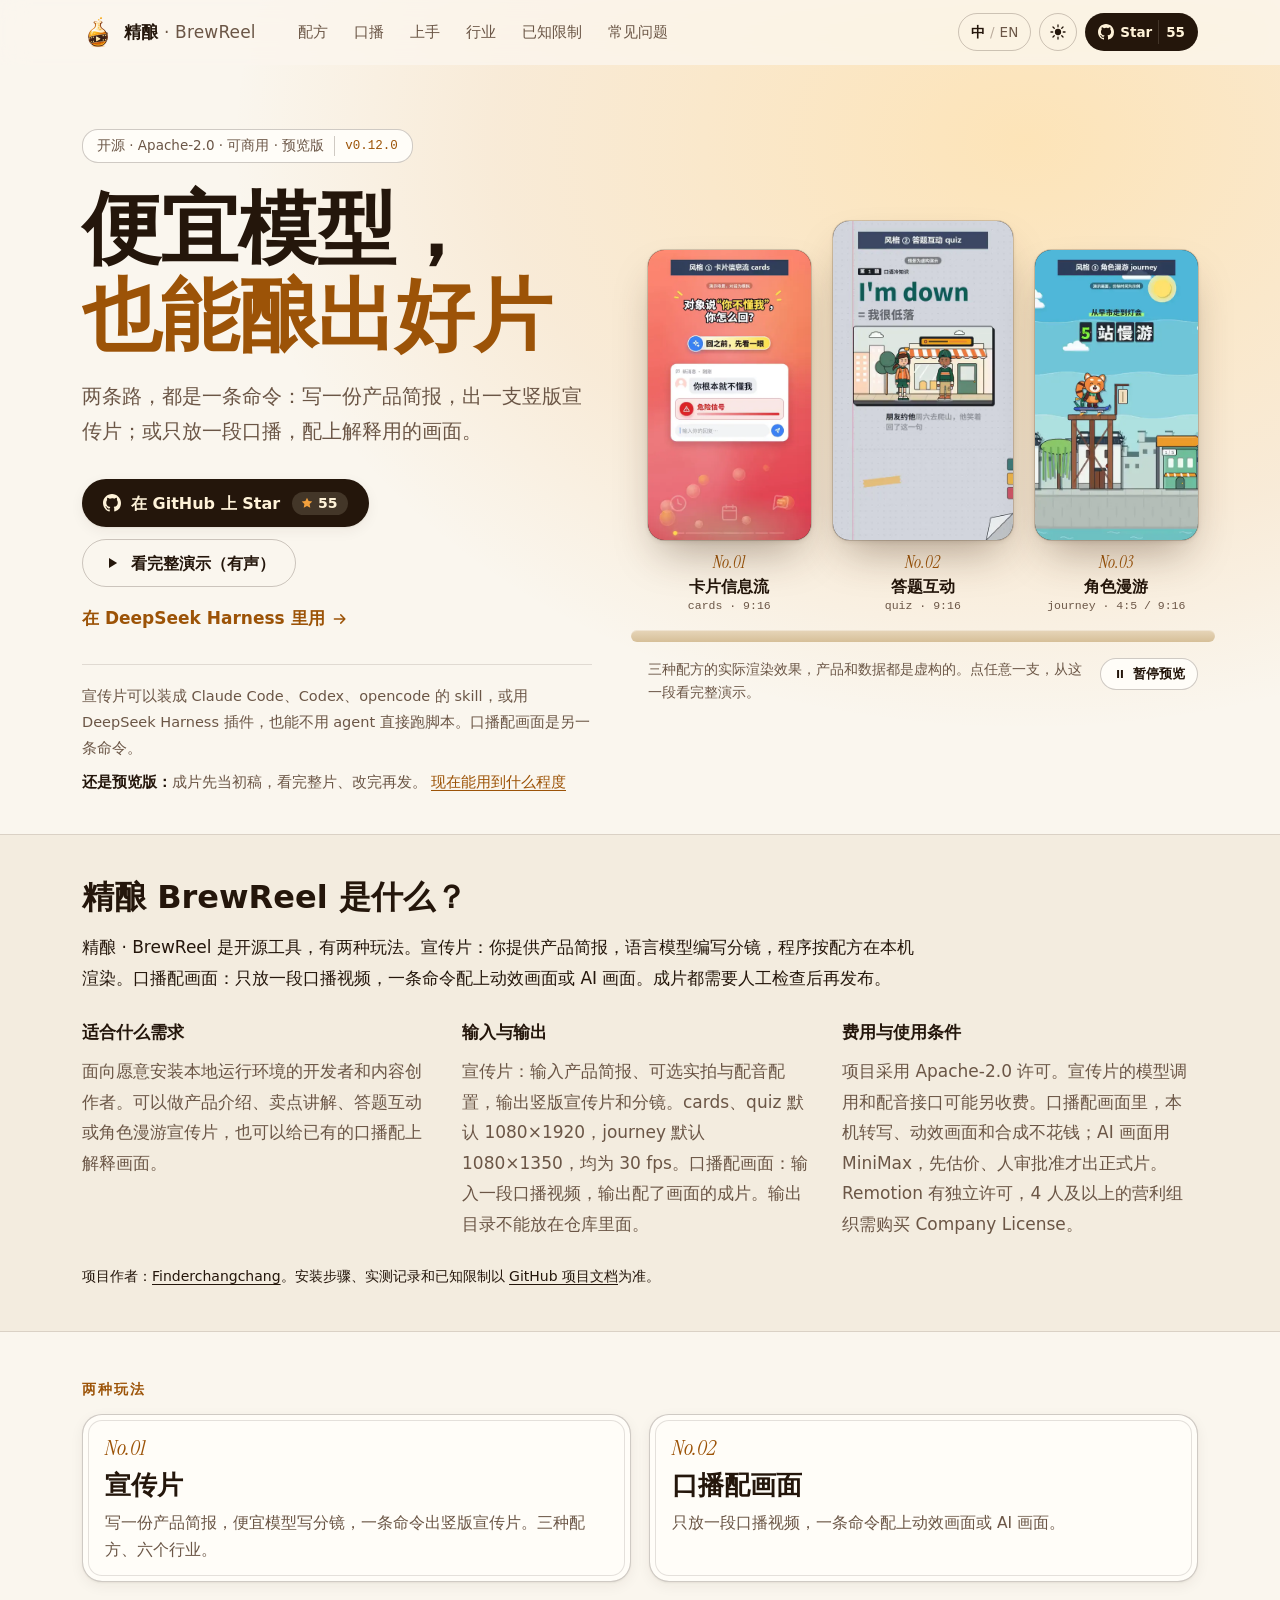
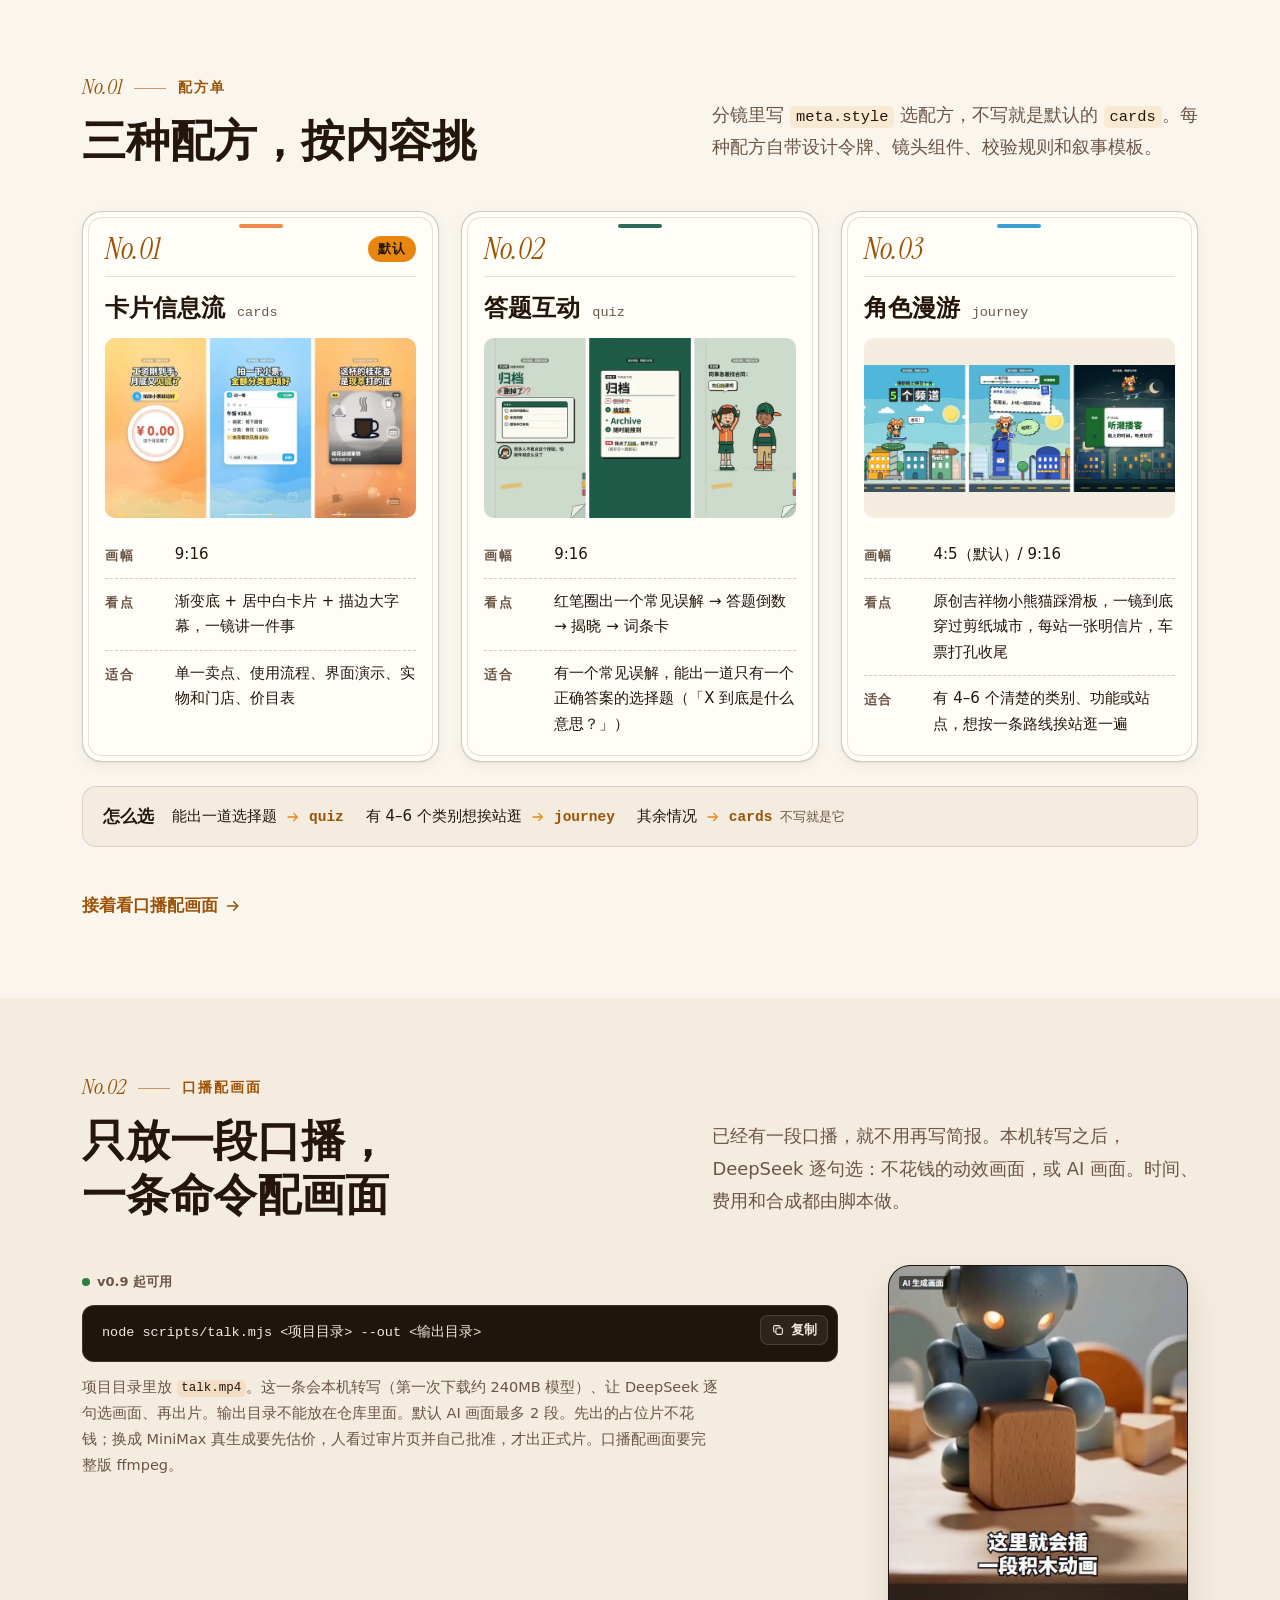
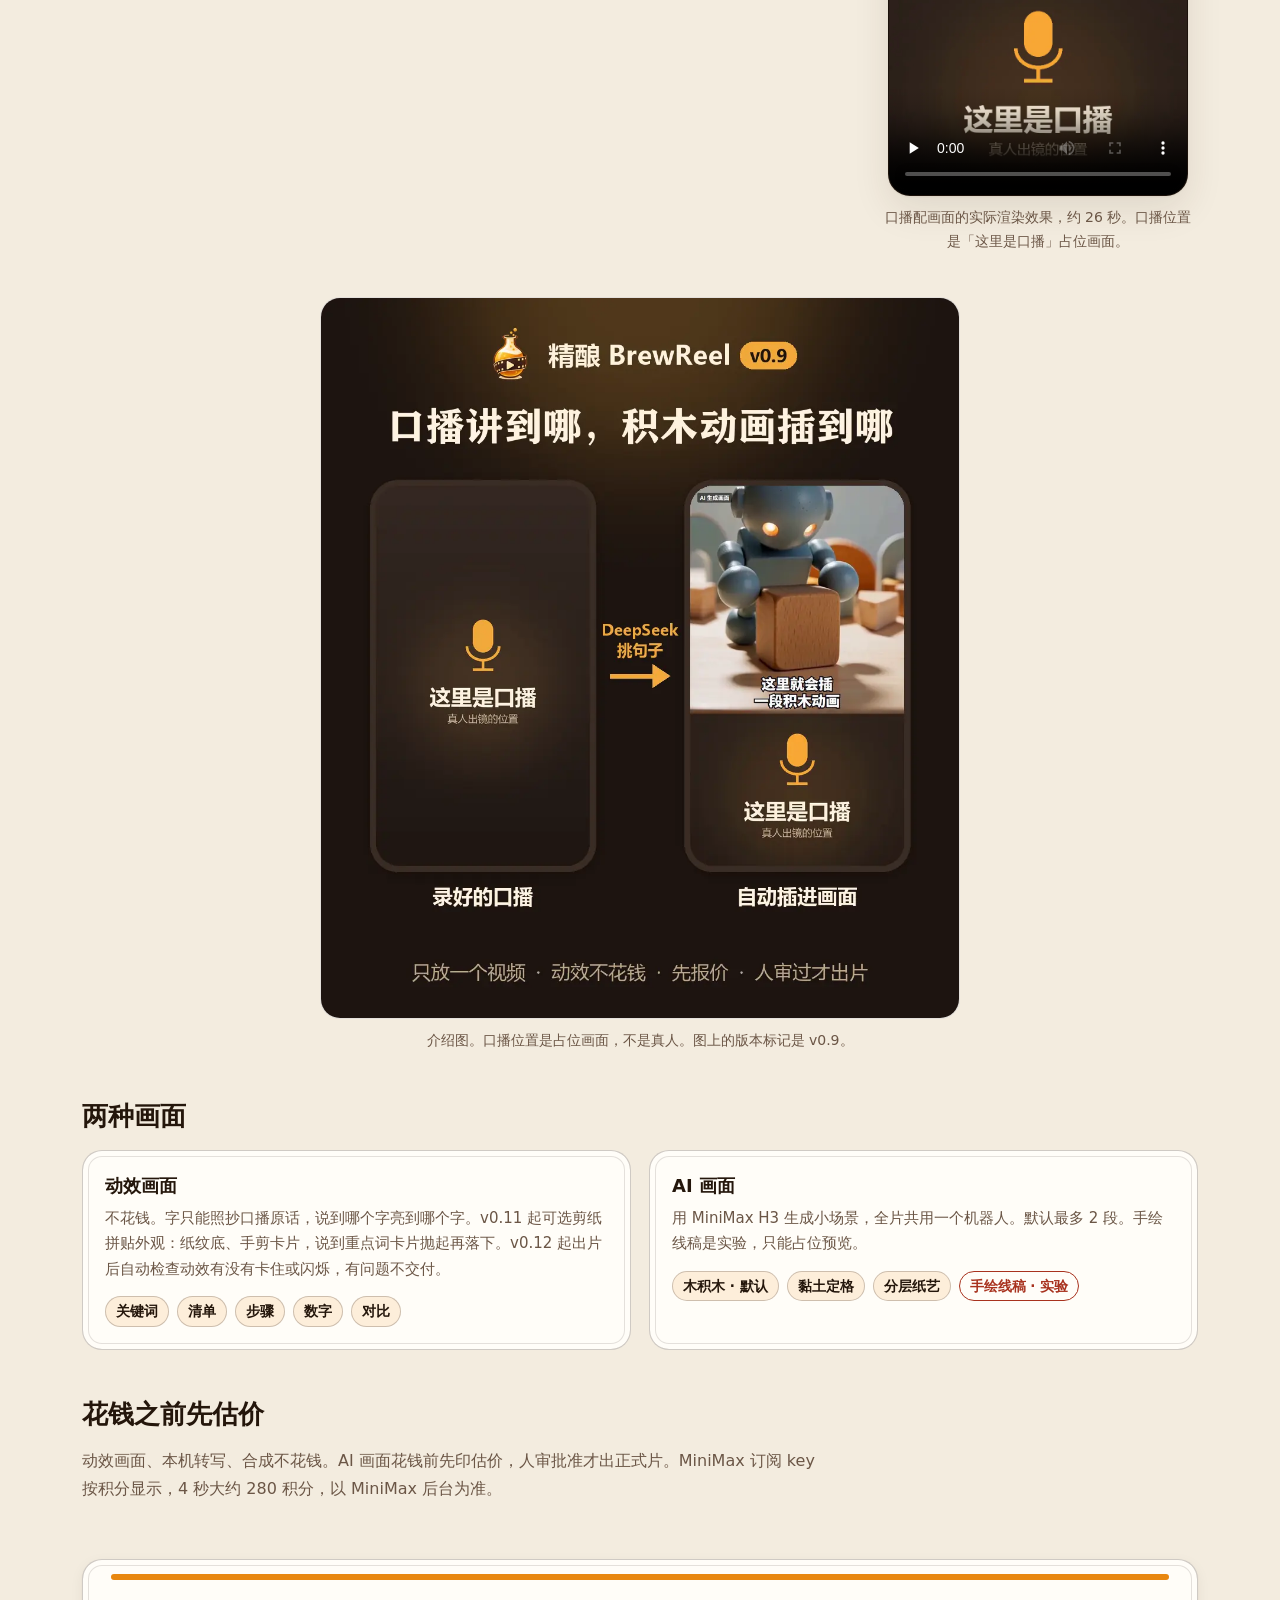
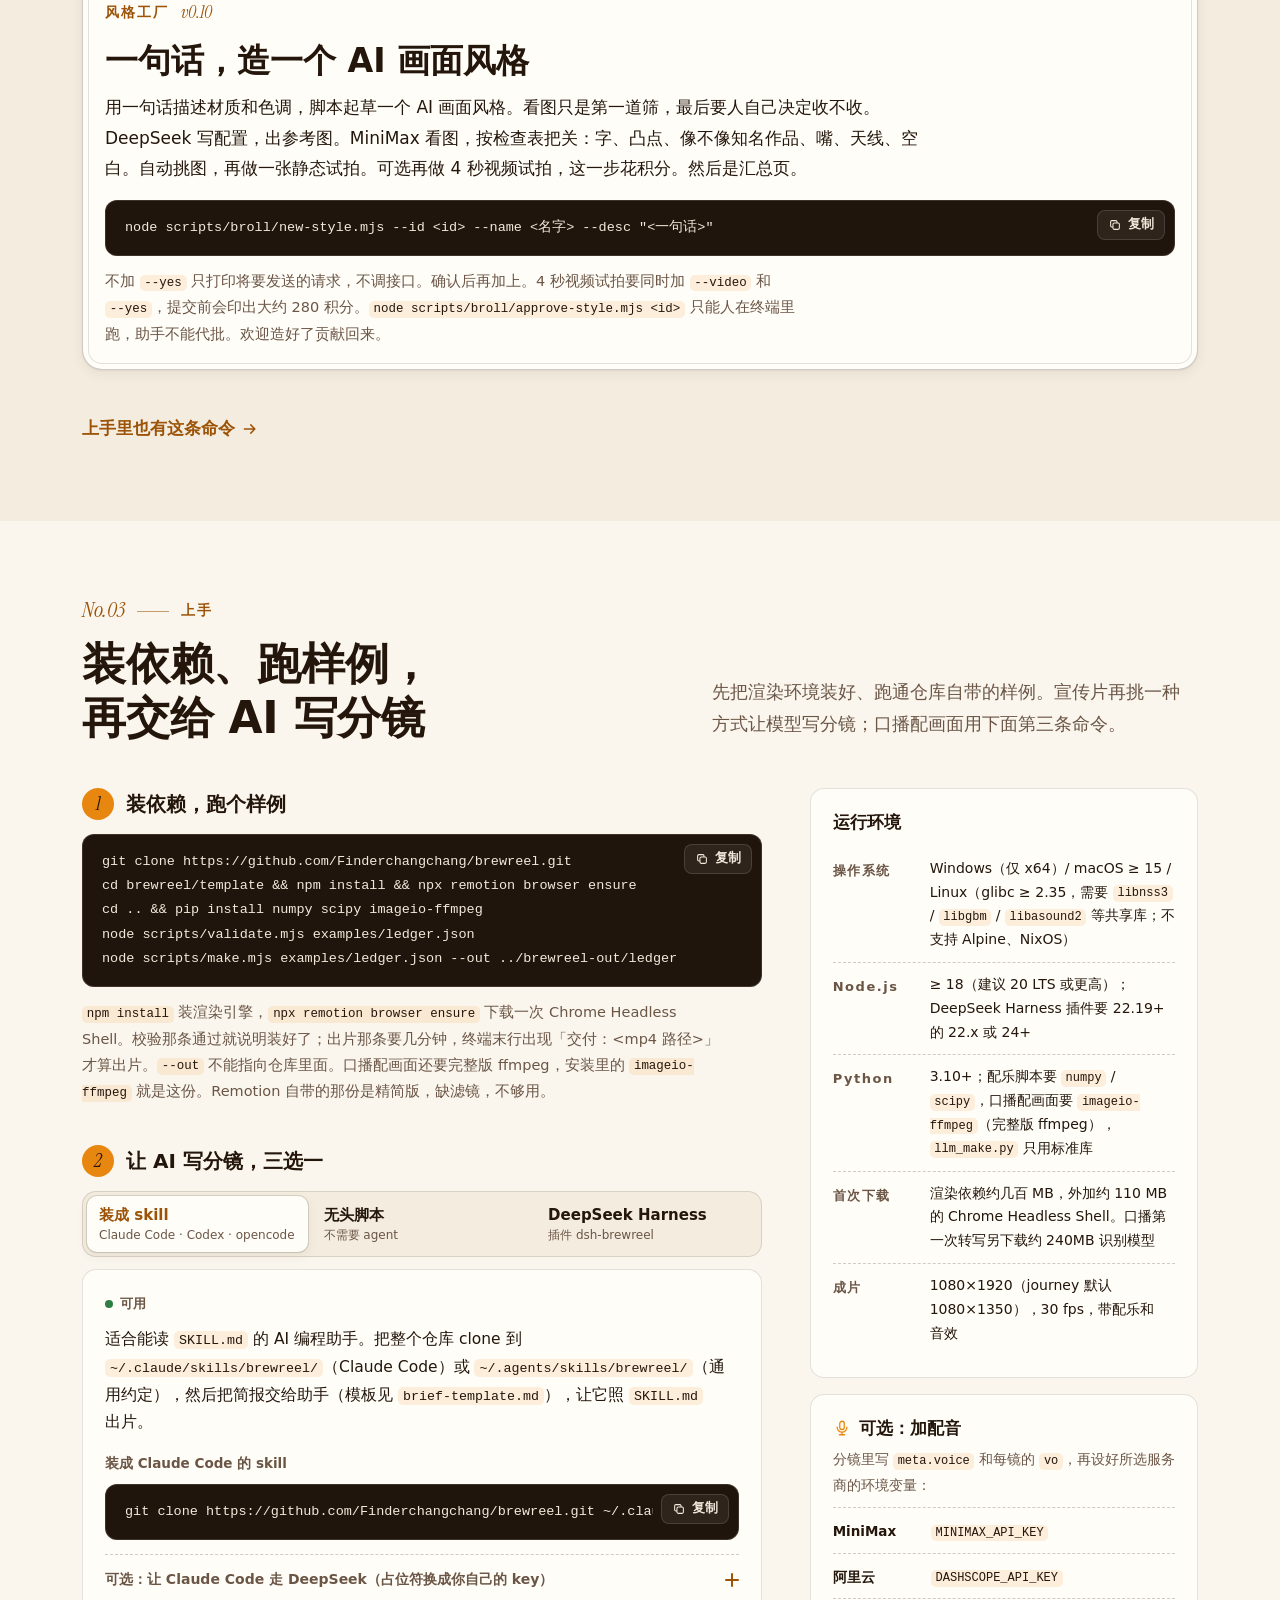
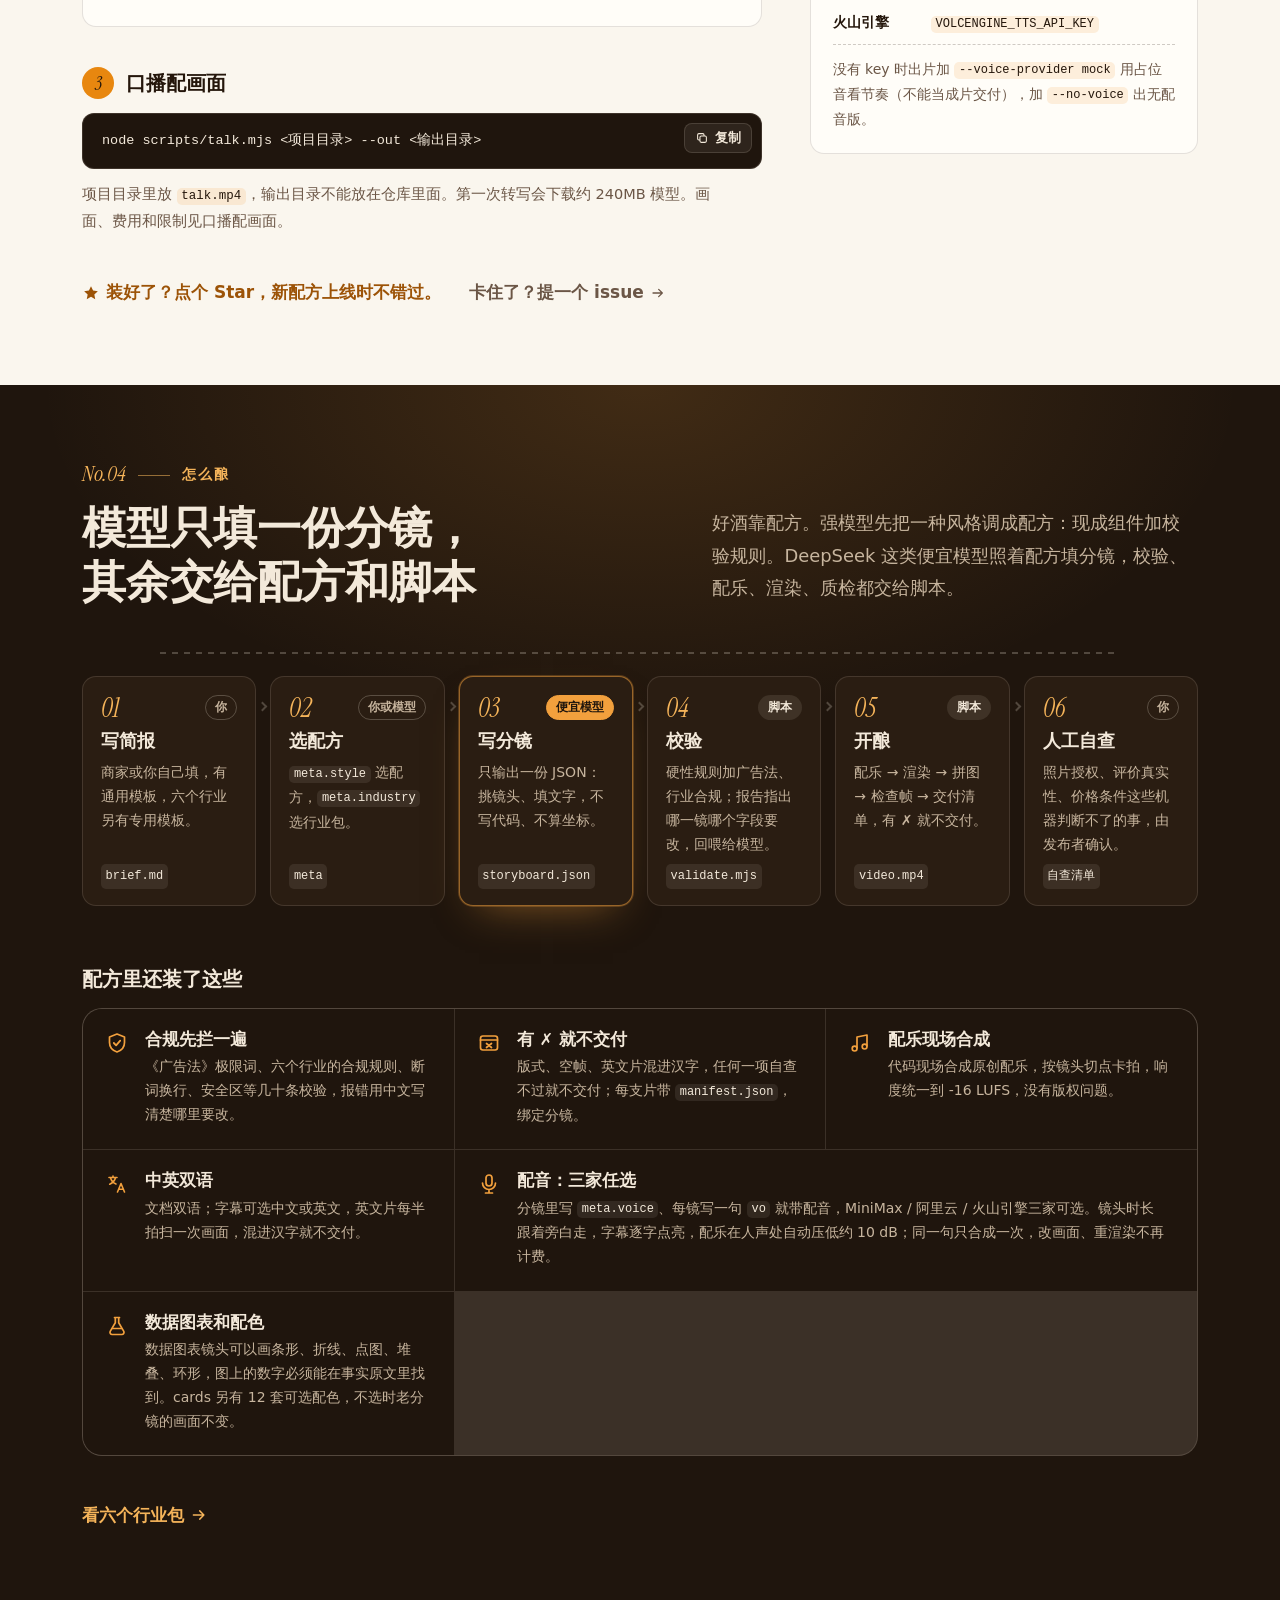
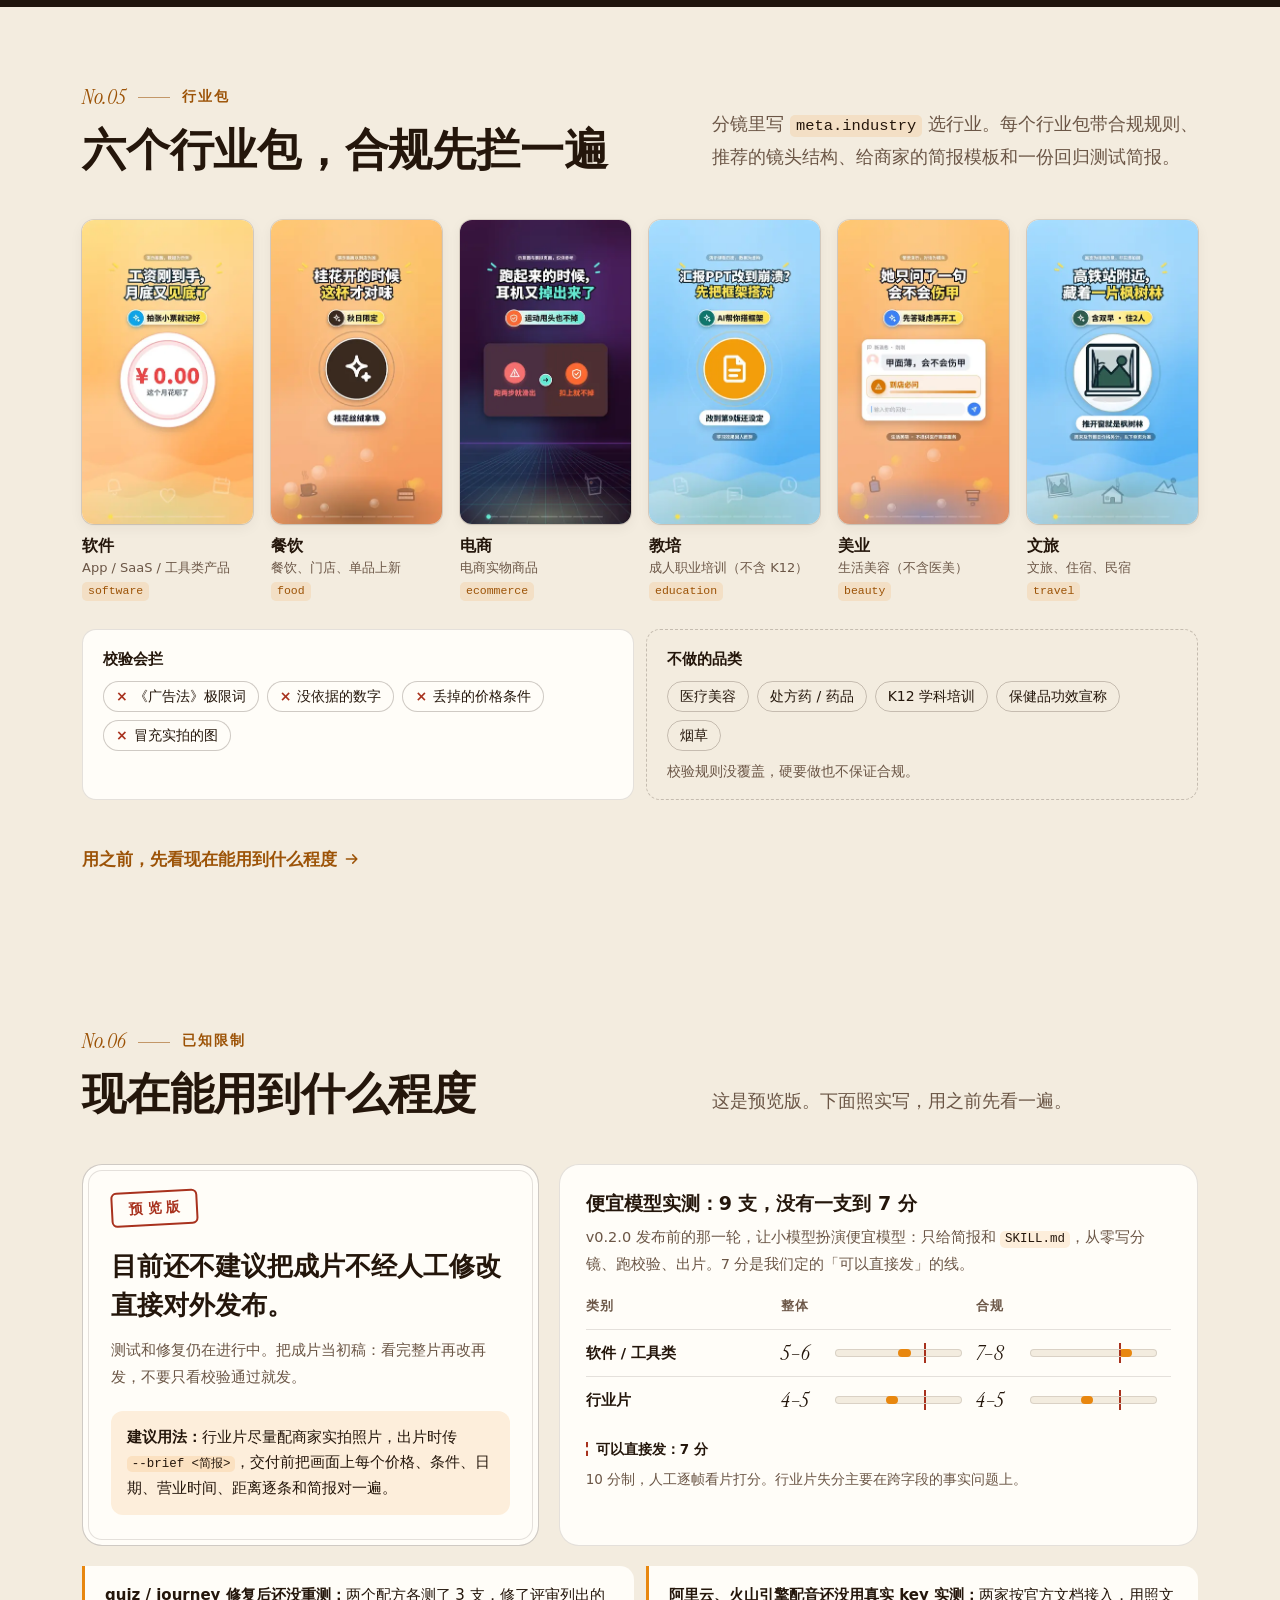
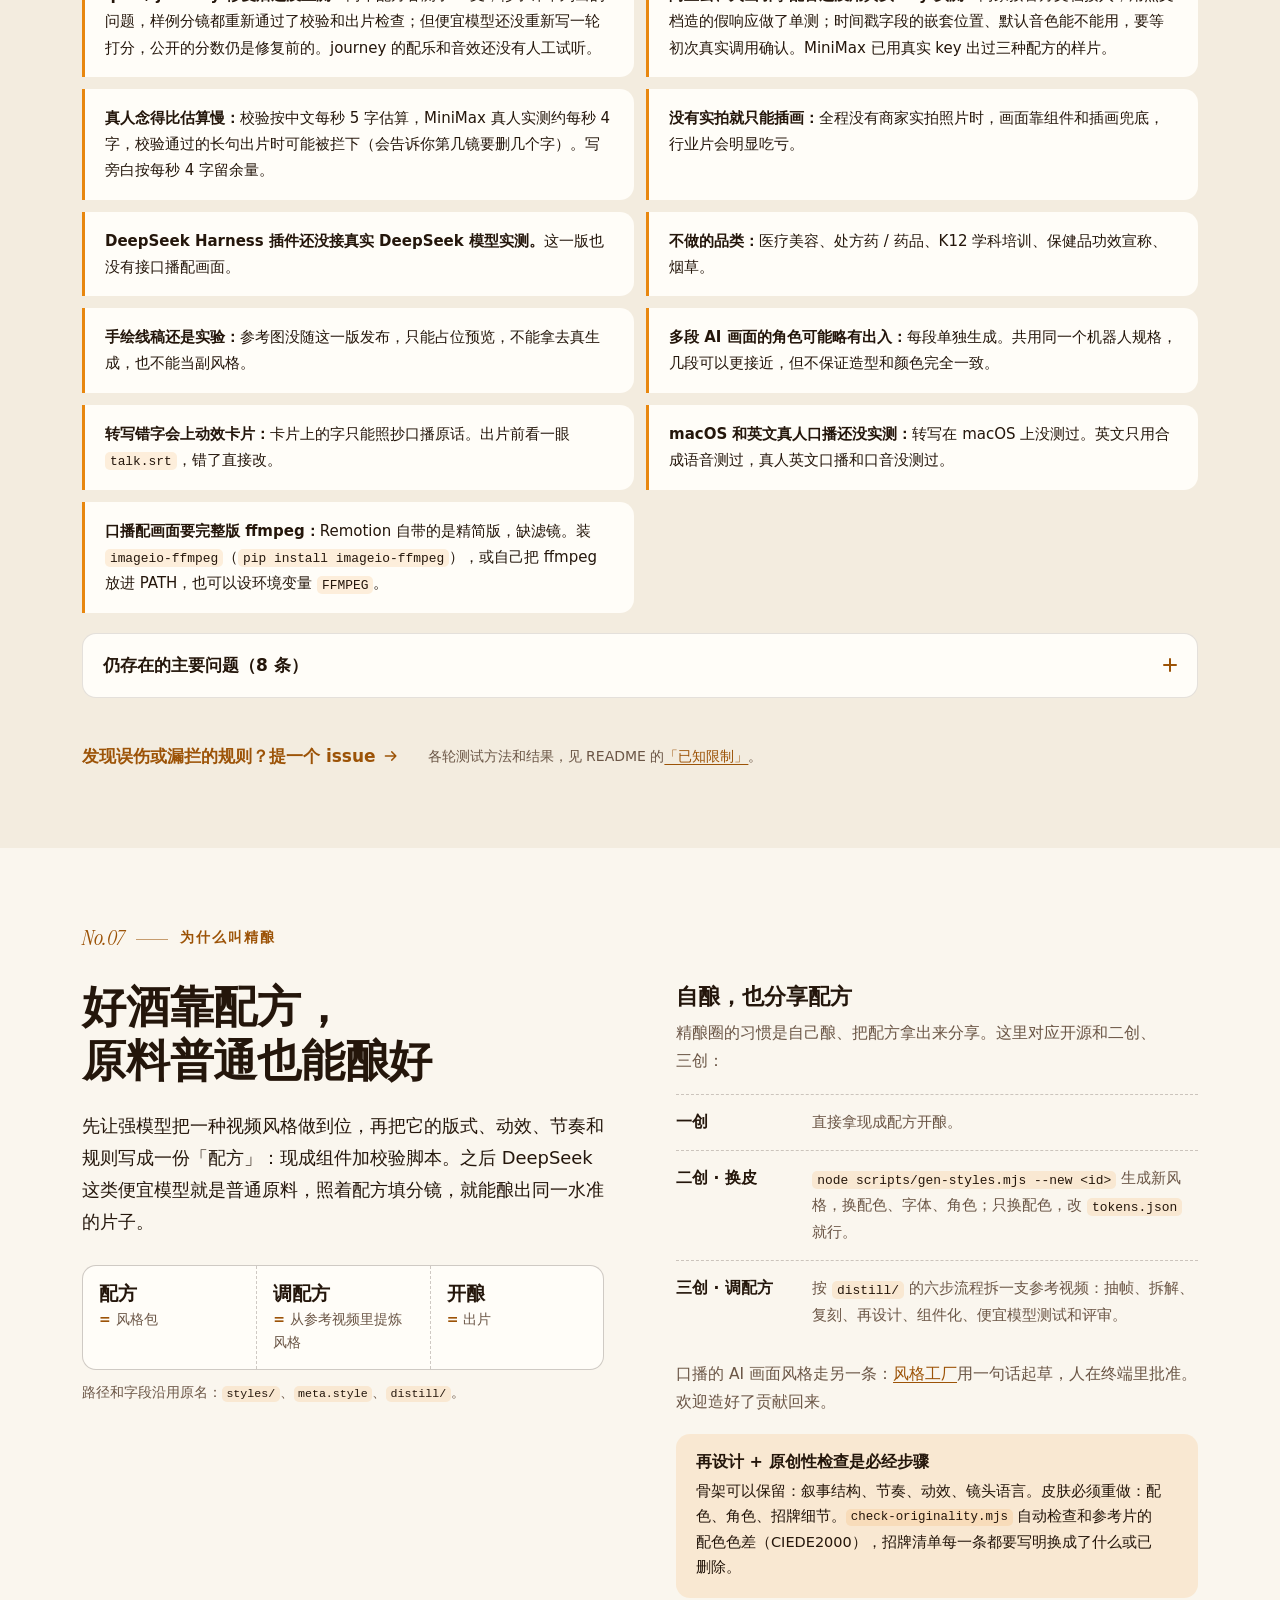
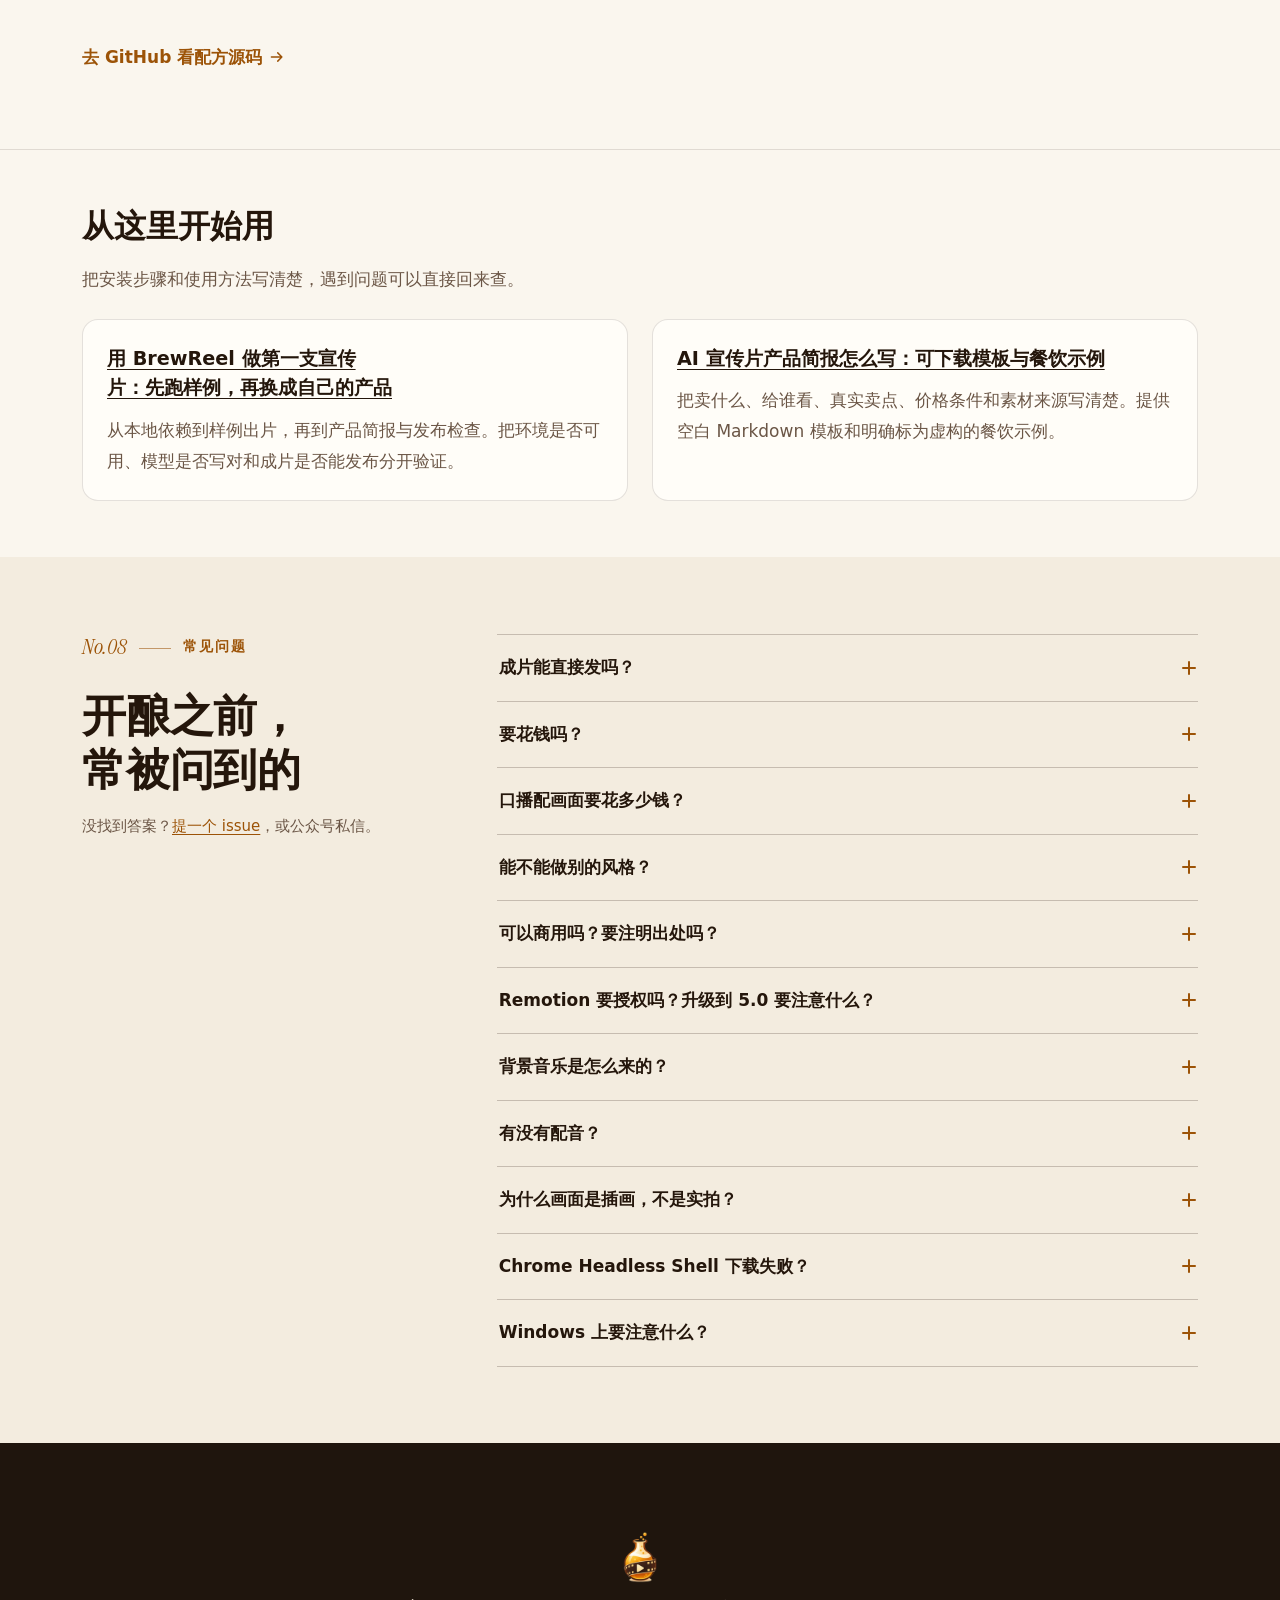
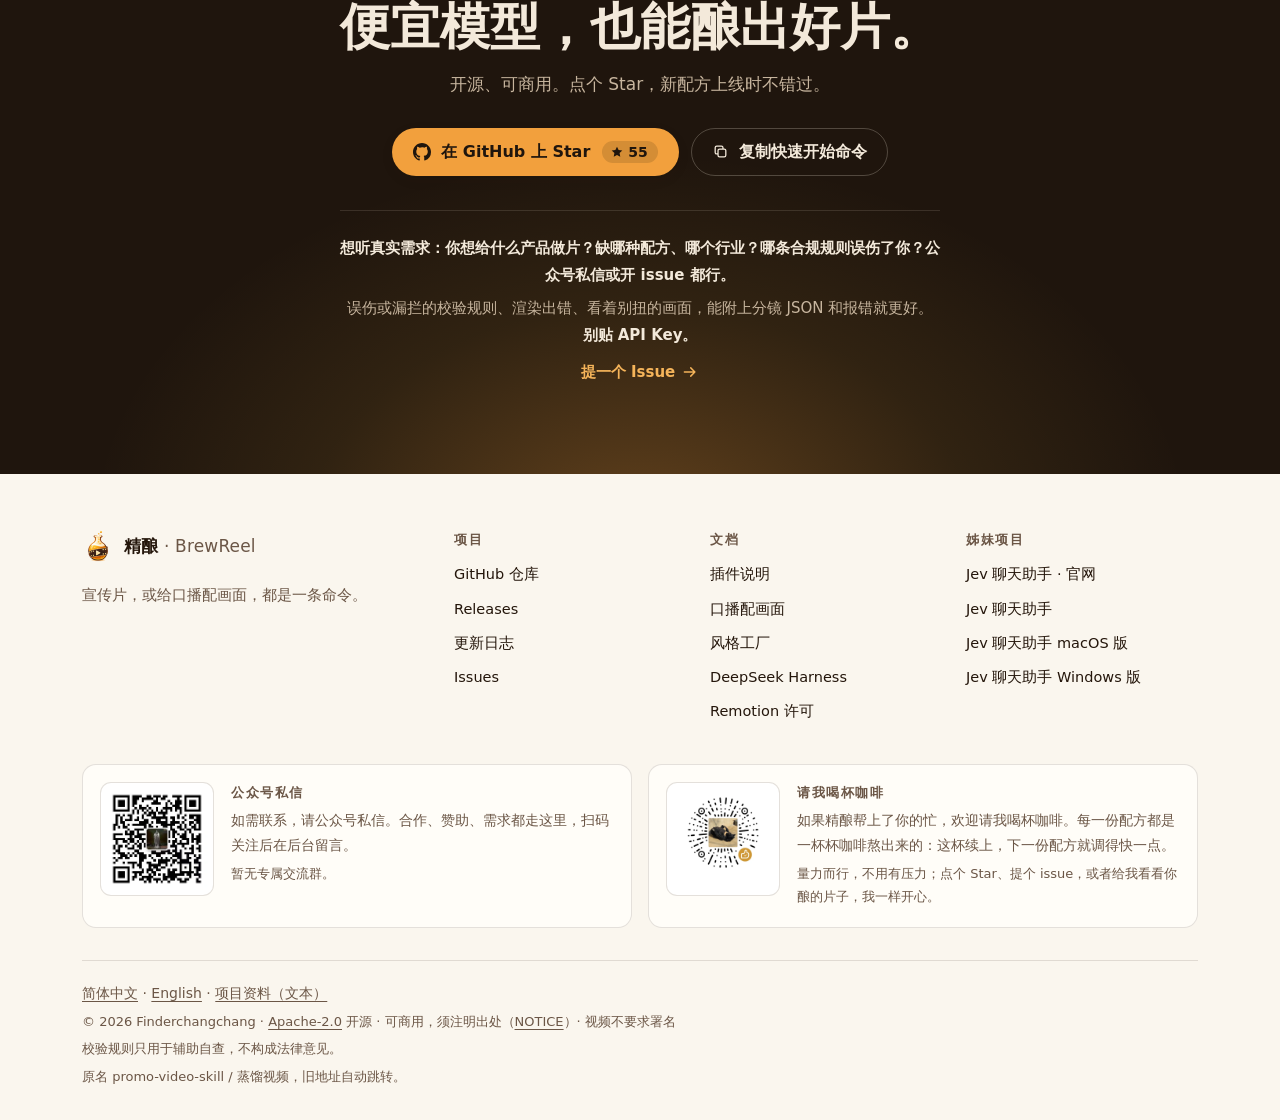
==== commit 4e74d166: "docs: v0.12.0 version fallback and the motion freeze/flicker check Co-Authored-By: Claude Opus 5.5 <" ====
--- a/index.html
+++ b/index.html
@@ -120,9 +120,9 @@
 <link rel="preconnect" href="https://fonts.gstatic.com" crossorigin>
 <link rel="stylesheet" href="https://fonts.googleapis.com/css2?family=Instrument+Serif:ital@0;1&amp;display=swap" media="print" onload="this.media='all'">
 <noscript><link rel="stylesheet" href="https://fonts.googleapis.com/css2?family=Instrument+Serif:ital@0;1&amp;display=swap"></noscript>
-<link rel="stylesheet" href="style.css?v=20261007a">
-<script defer src="i18n.js?v=20261007a"></script>
-<script defer src="main.js?v=20261007a"></script>
+<link rel="stylesheet" href="style.css?v=20261007b">
+<script defer src="i18n.js?v=20261007b"></script>
+<script defer src="main.js?v=20261007b"></script>
 <script defer src="https://umami.jisikeji.cn/script.js" data-website-id="c80c17ab-9413-4d0b-a359-171bc2a23bc9"></script>
 </head>
 <body>
@@ -184,7 +184,7 @@
 <section class="hero" id="top">
   <div class="wrap hero-grid">
     <div class="hero-copy">
-      <p class="eyebrow"><span data-i18n="hero.eyebrow">开源 · Apache-2.0 · 可商用 · 预览版</span><span class="eyebrow-ver" data-brew-version>v0.11.0</span></p>
+      <p class="eyebrow"><span data-i18n="hero.eyebrow">开源 · Apache-2.0 · 可商用 · 预览版</span><span class="eyebrow-ver" data-brew-version>v0.12.0</span></p>
       <h1 class="hero-title" data-i18n="hero.title">便宜模型，<br><span class='hl'>也能酿出好片</span></h1>
       <p class="hero-sub" data-i18n="hero.sub">两条路，都是一条命令：写一份产品简报，出一支竖版宣传片；或只放一段口播，配上解释用的画面。</p>
 
@@ -362,7 +362,7 @@
     <div class="talk-kinds rv">
       <article class="kind">
         <h4 data-i18n="talk.motion">动效画面</h4>
-        <p data-i18n="talk.motionD">不花钱。字只能照抄口播原话，说到哪个字亮到哪个字。v0.11 起可选剪纸拼贴外观：纸纹底、手剪卡片，说到重点词卡片抛起再落下。</p>
+        <p data-i18n="talk.motionD">不花钱。字只能照抄口播原话，说到哪个字亮到哪个字。v0.11 起可选剪纸拼贴外观：纸纹底、手剪卡片，说到重点词卡片抛起再落下。v0.12 起出片后自动检查动效有没有卡住或闪烁，有问题不交付。</p>
         <ul class="pills"><li data-i18n="talk.m1">关键词</li><li data-i18n="talk.m2">清单</li><li data-i18n="talk.m3">步骤</li><li data-i18n="talk.m4">数字</li><li data-i18n="talk.m5">对比</li></ul>
       </article>
       <article class="kind">
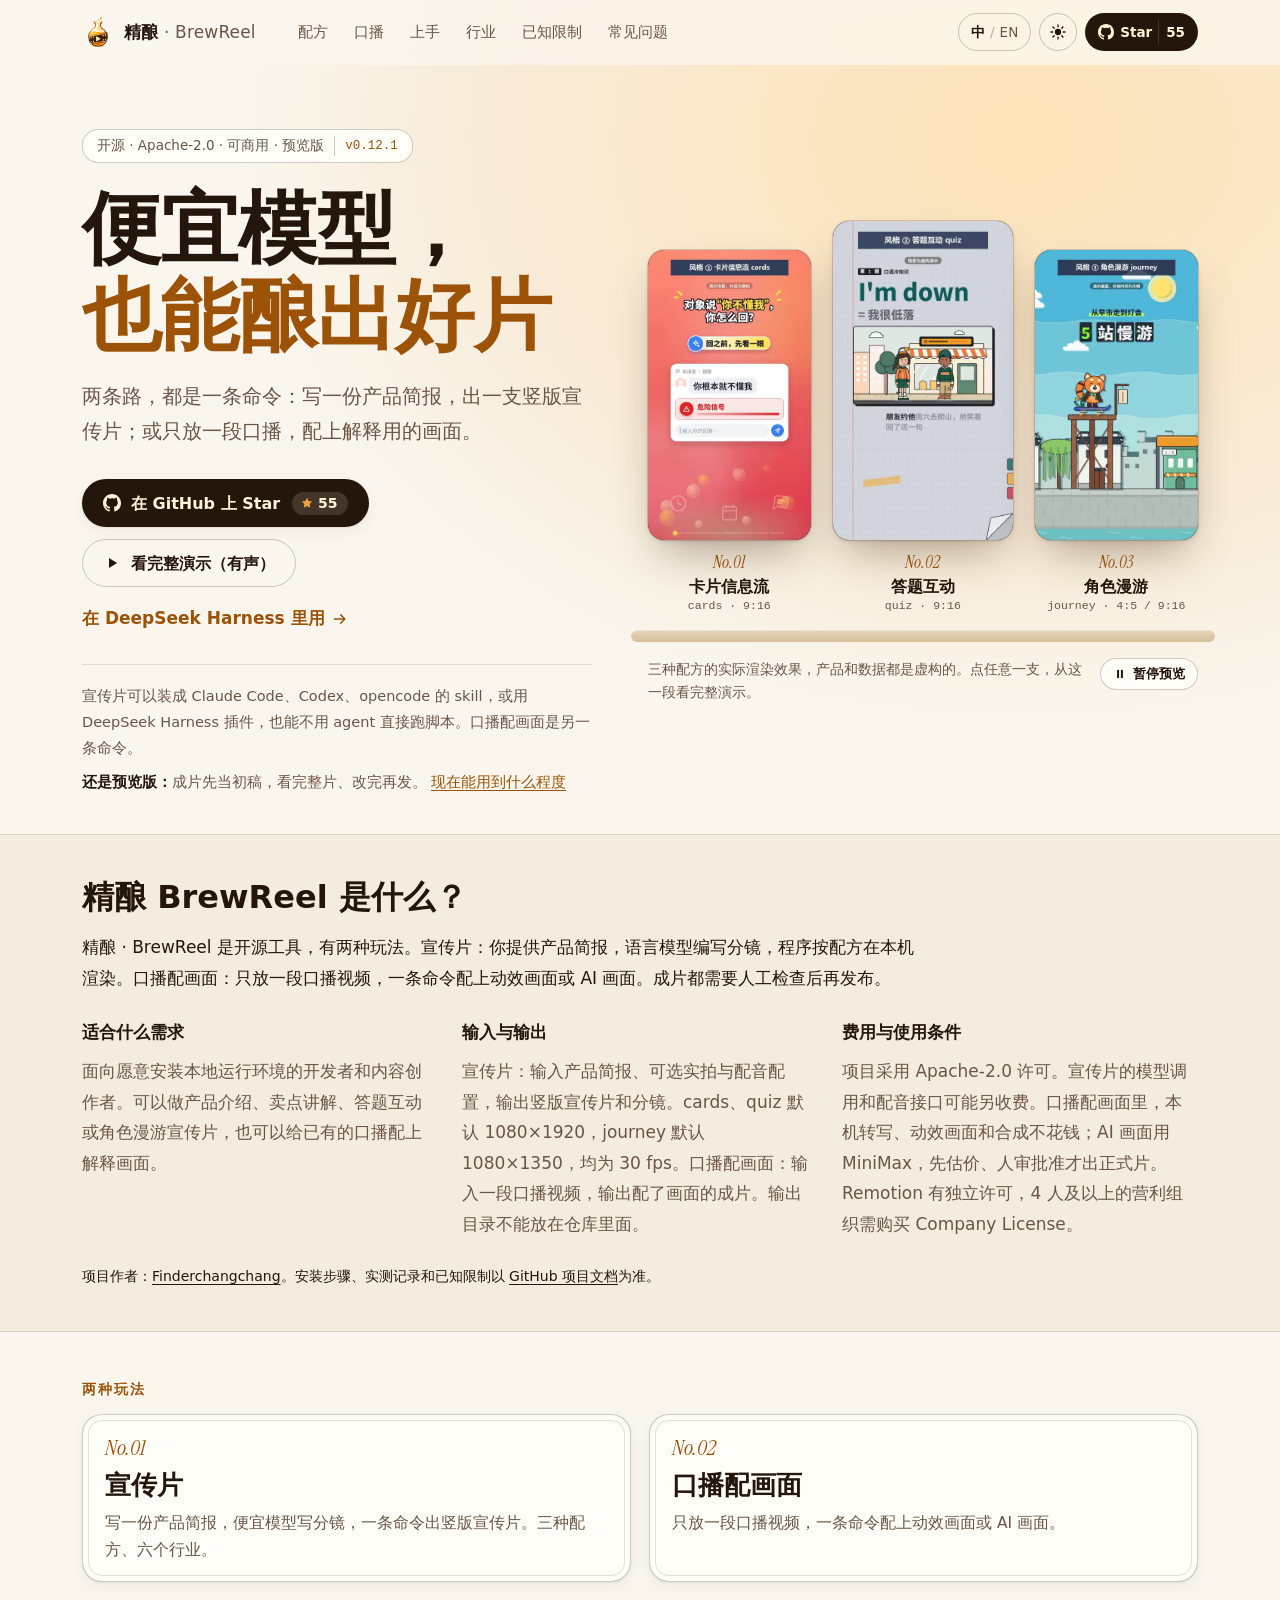
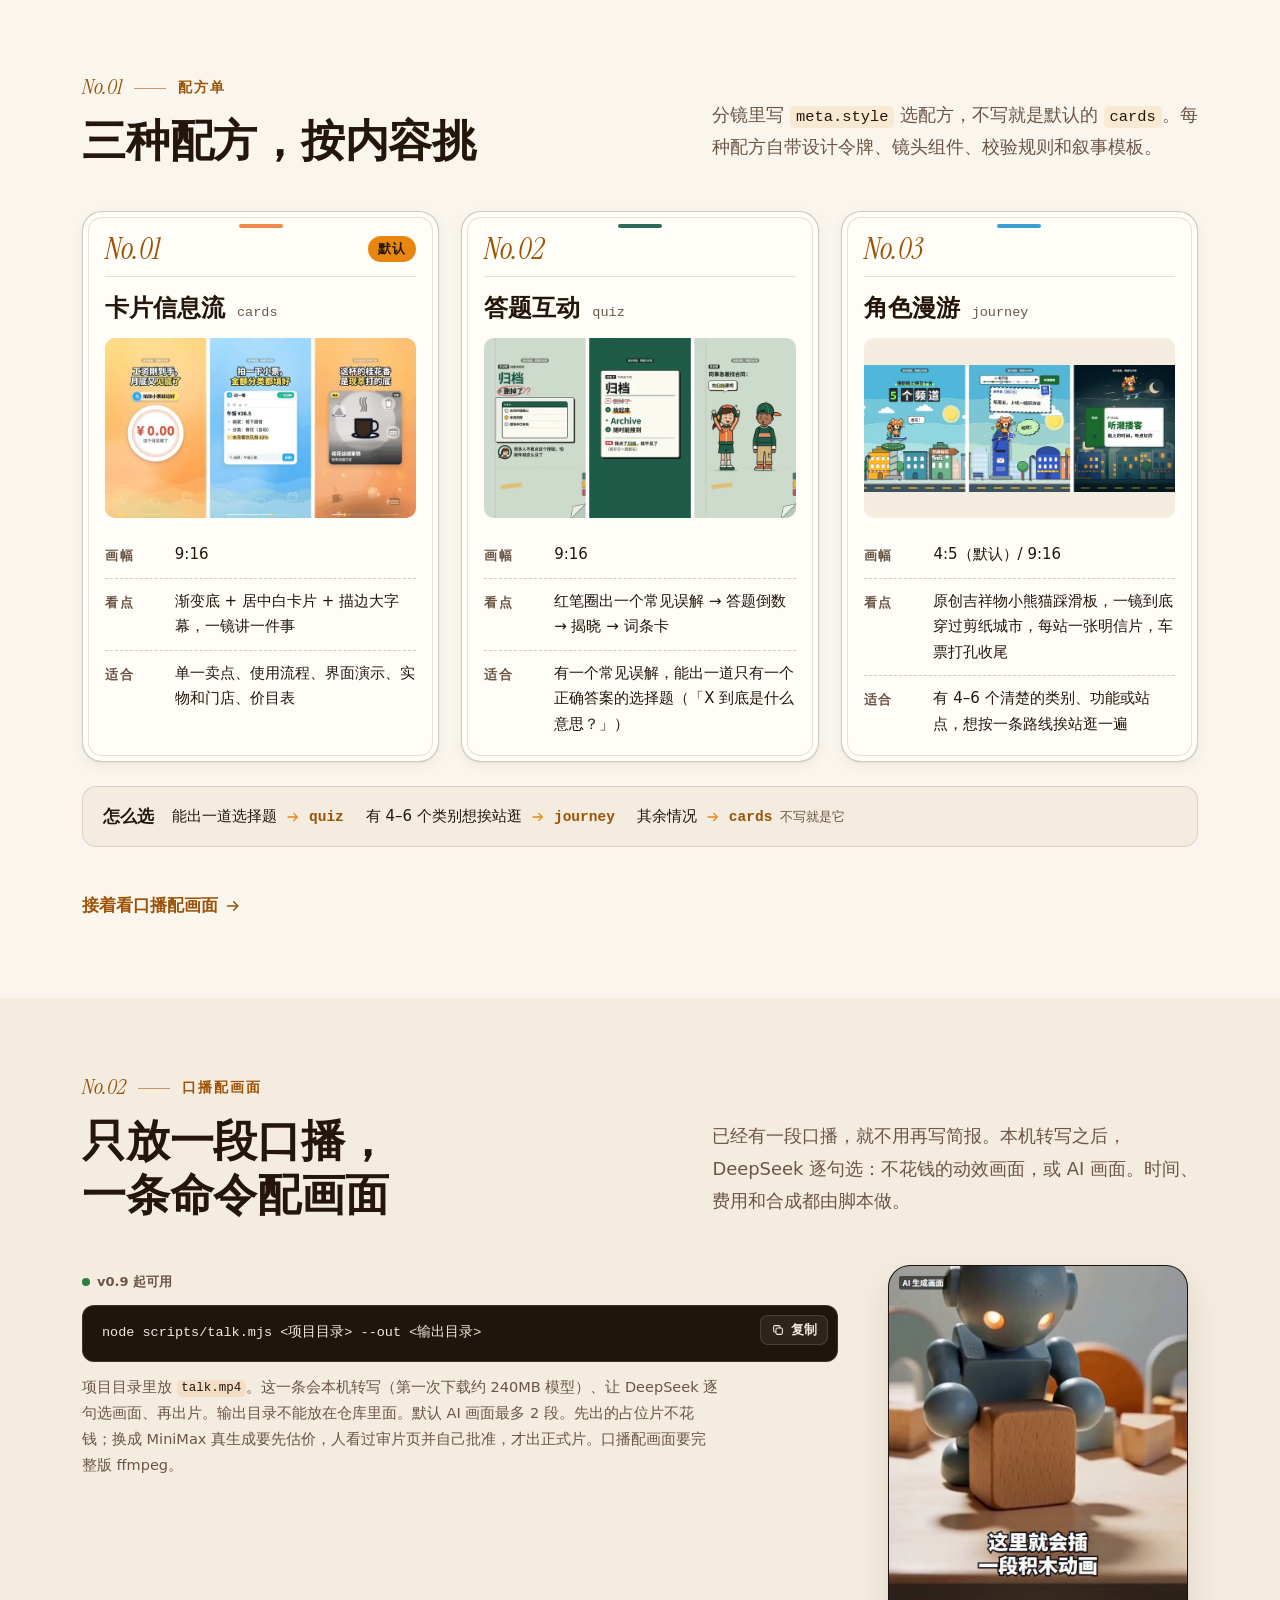
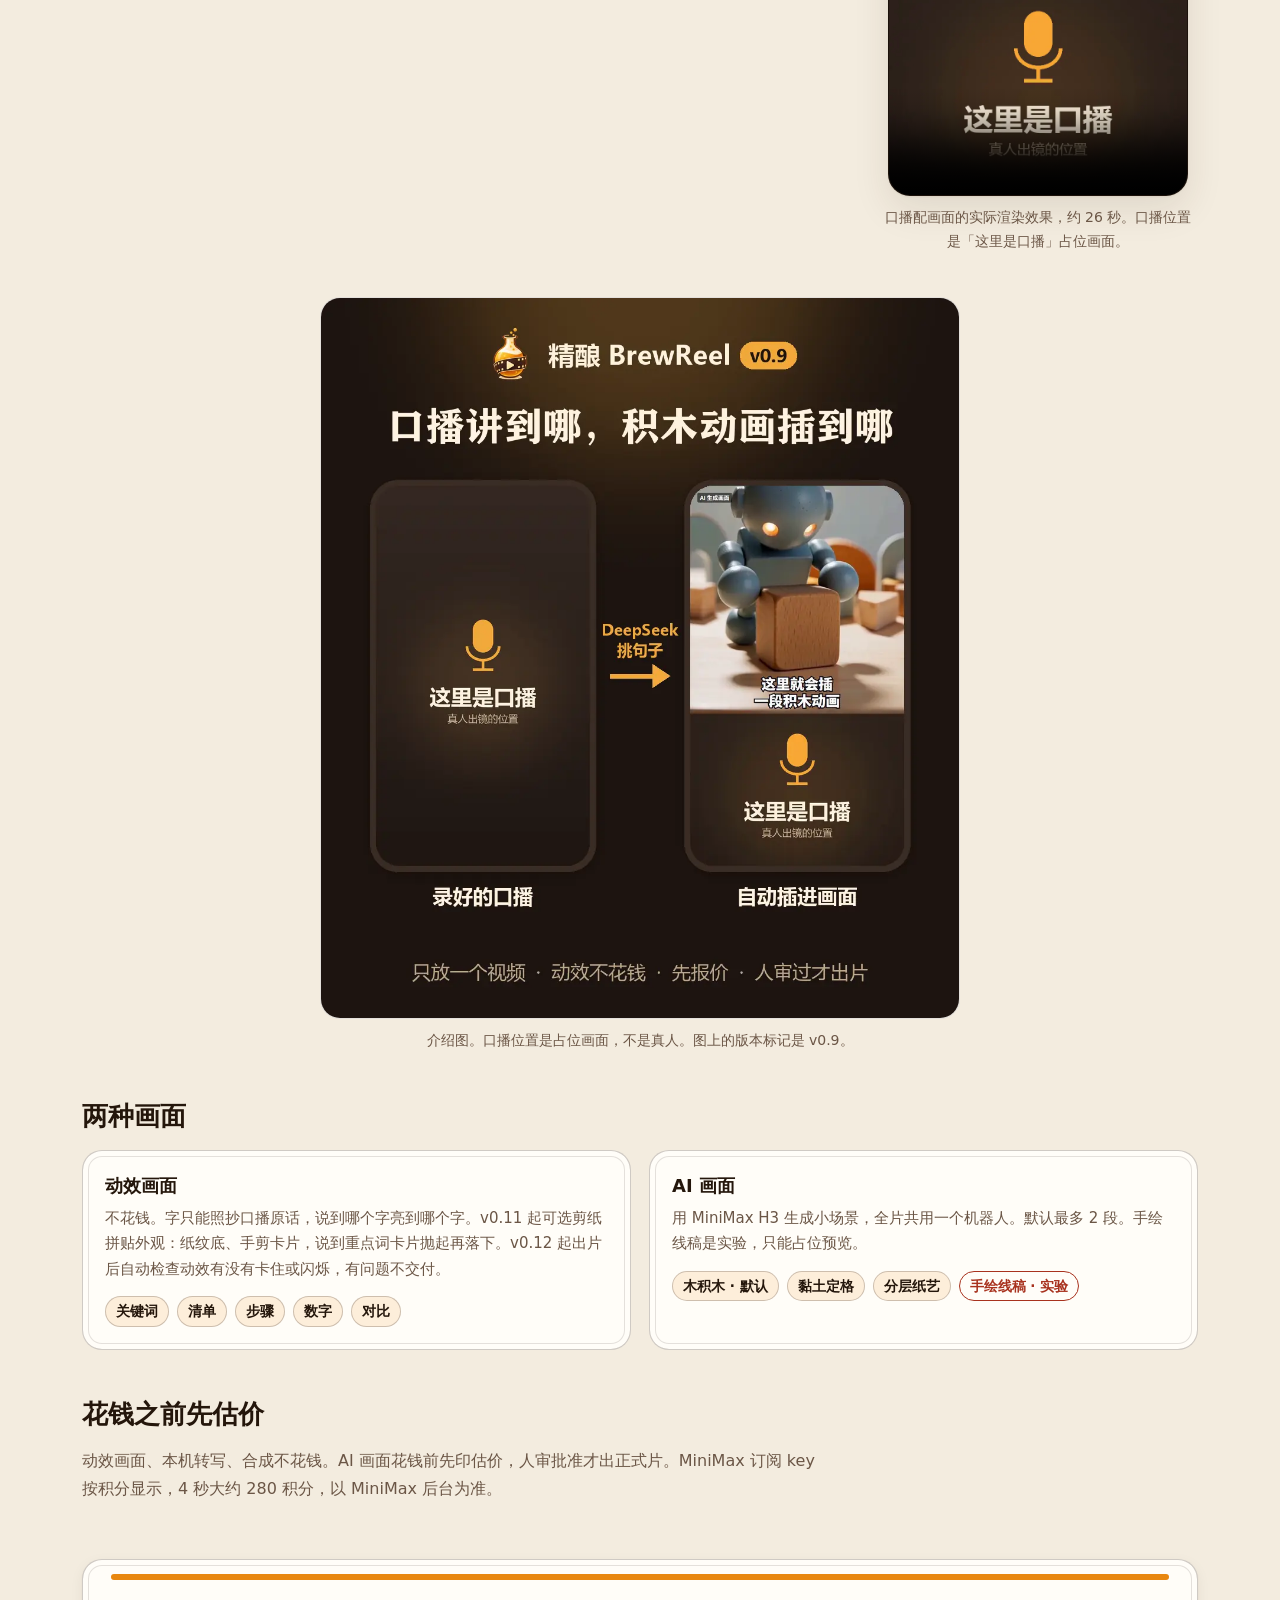
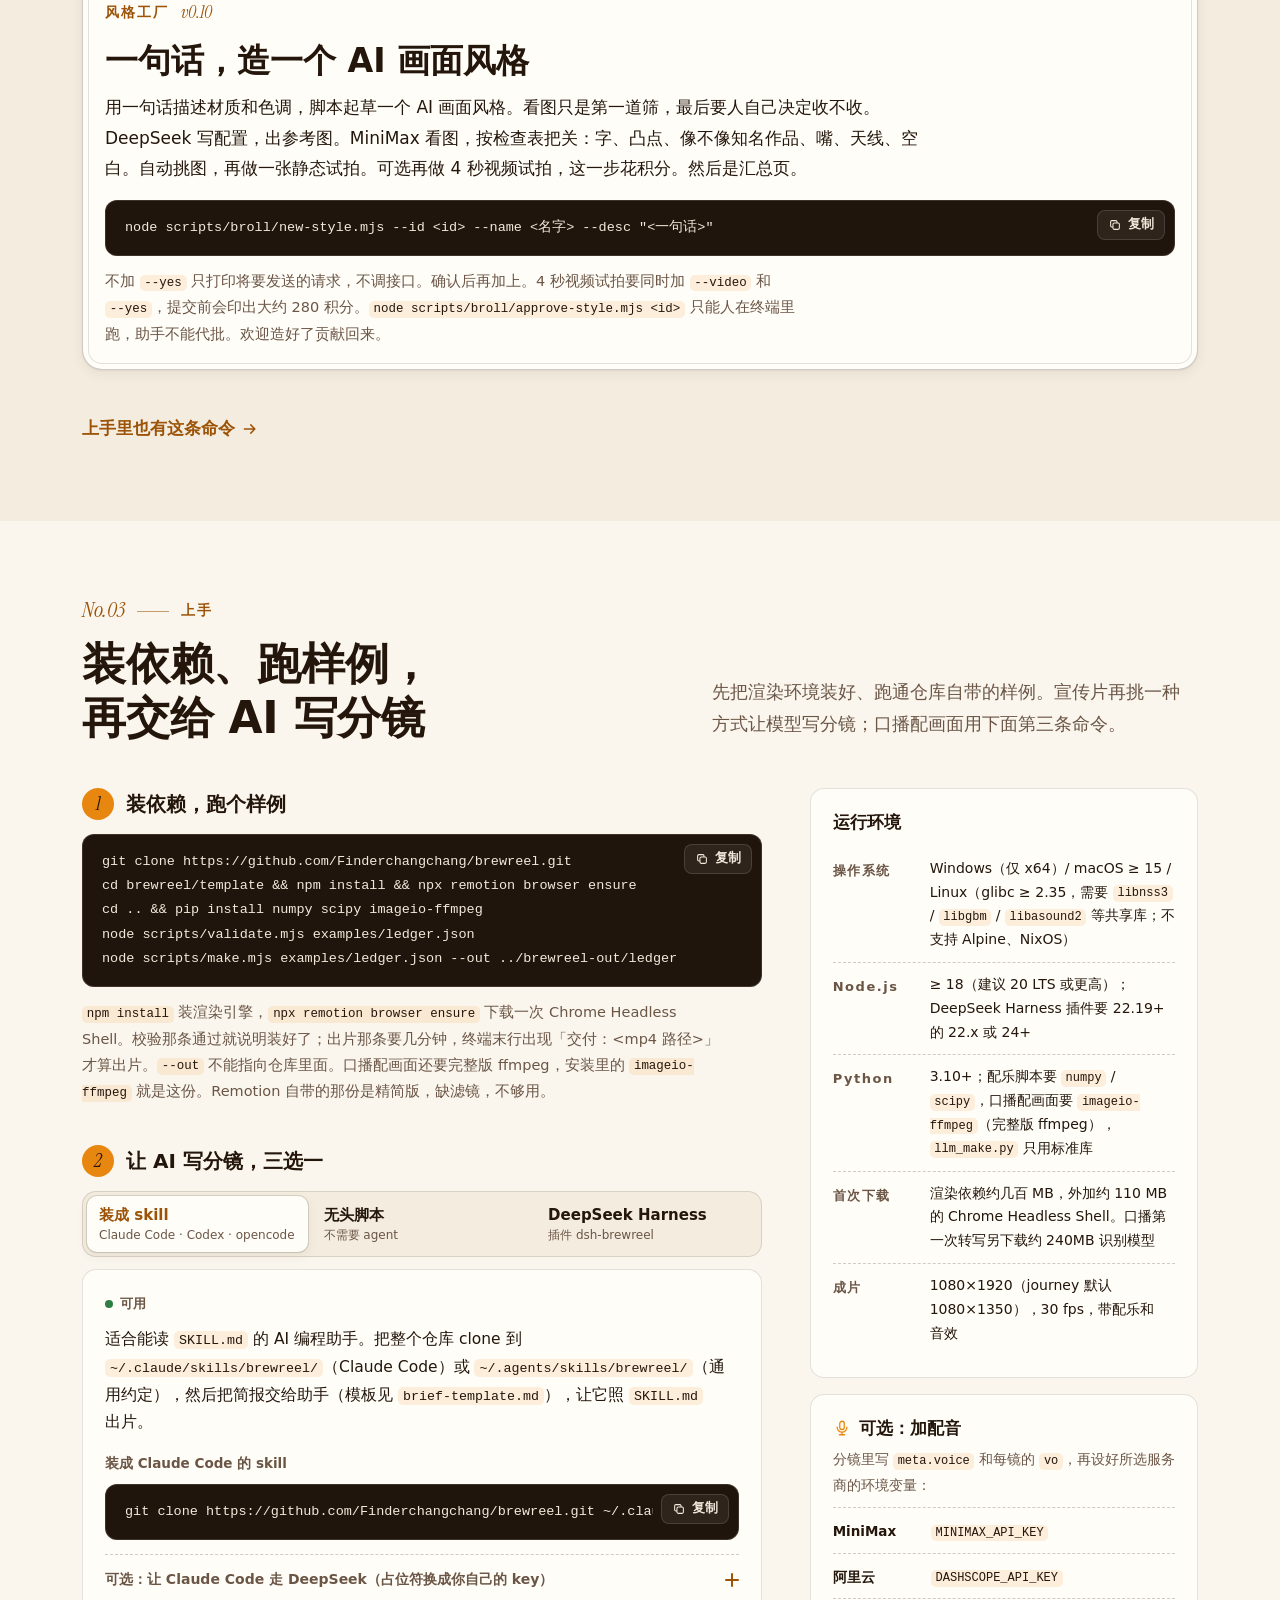
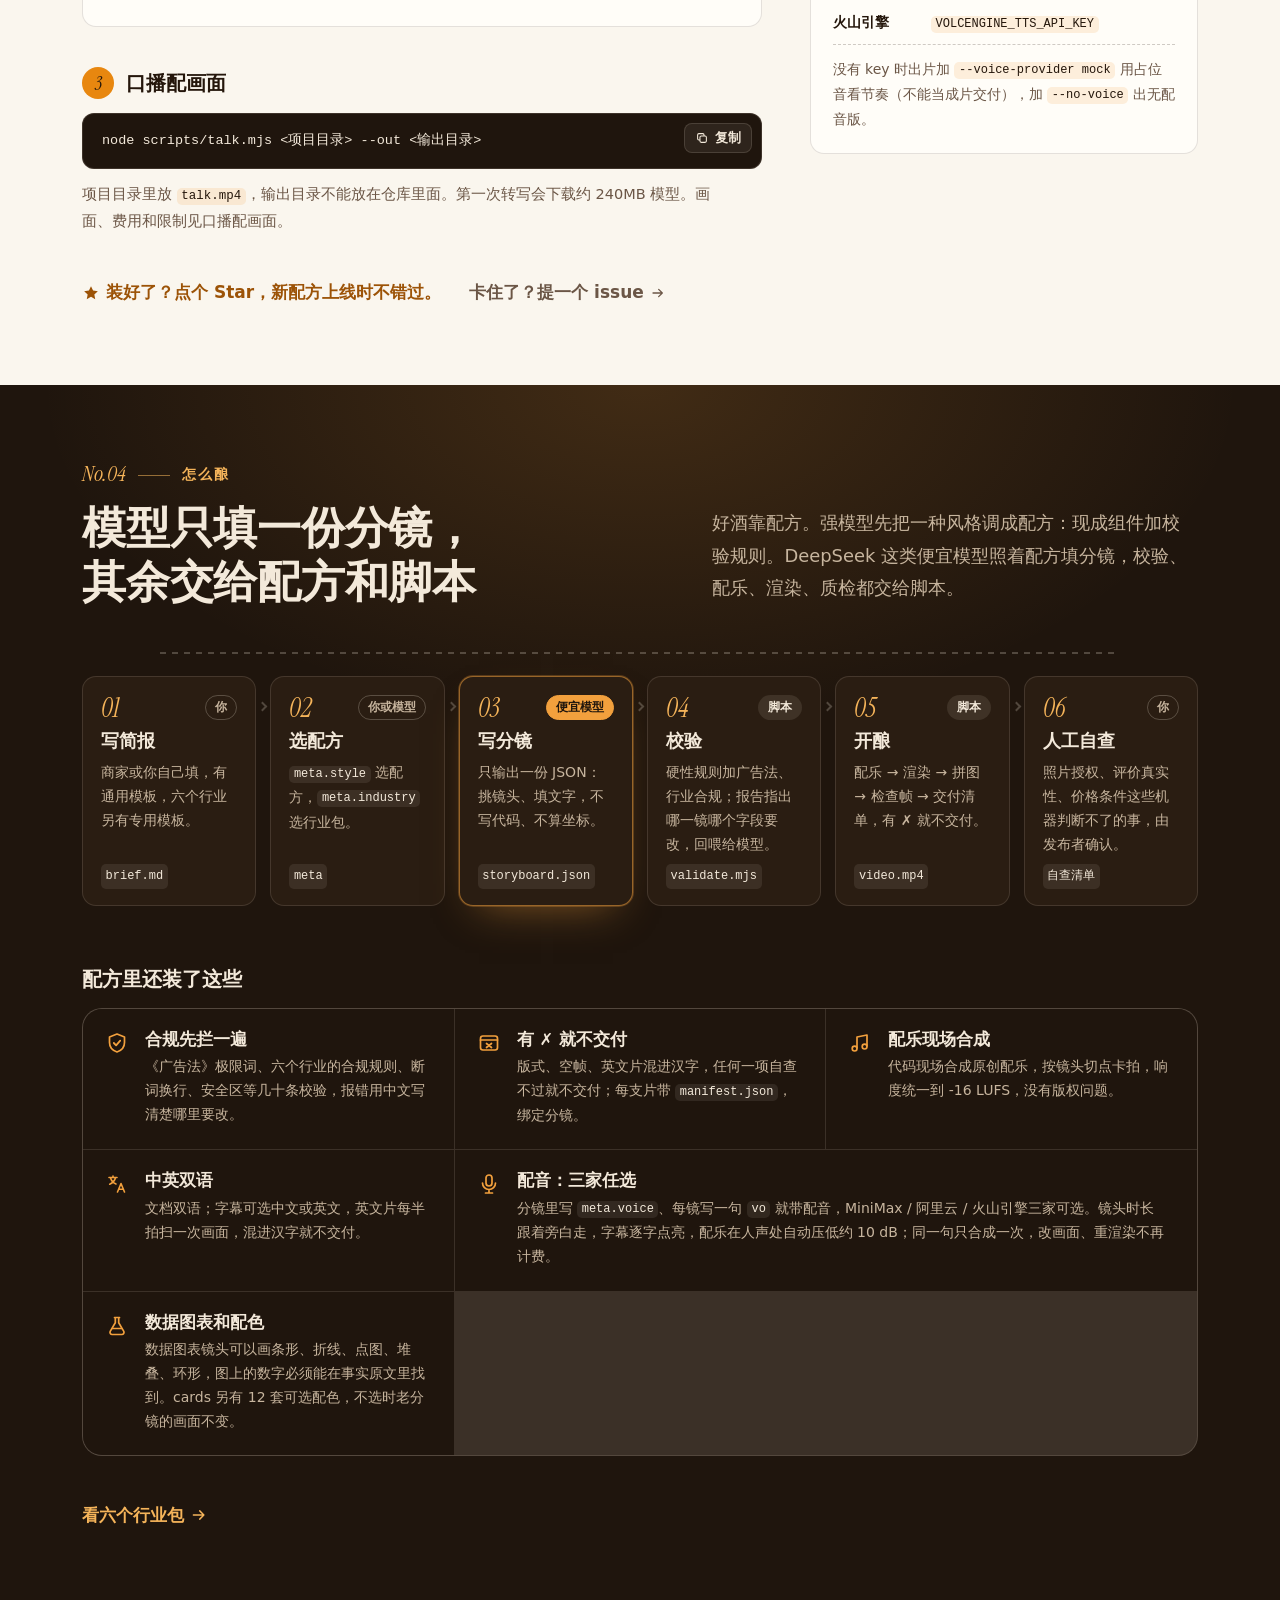
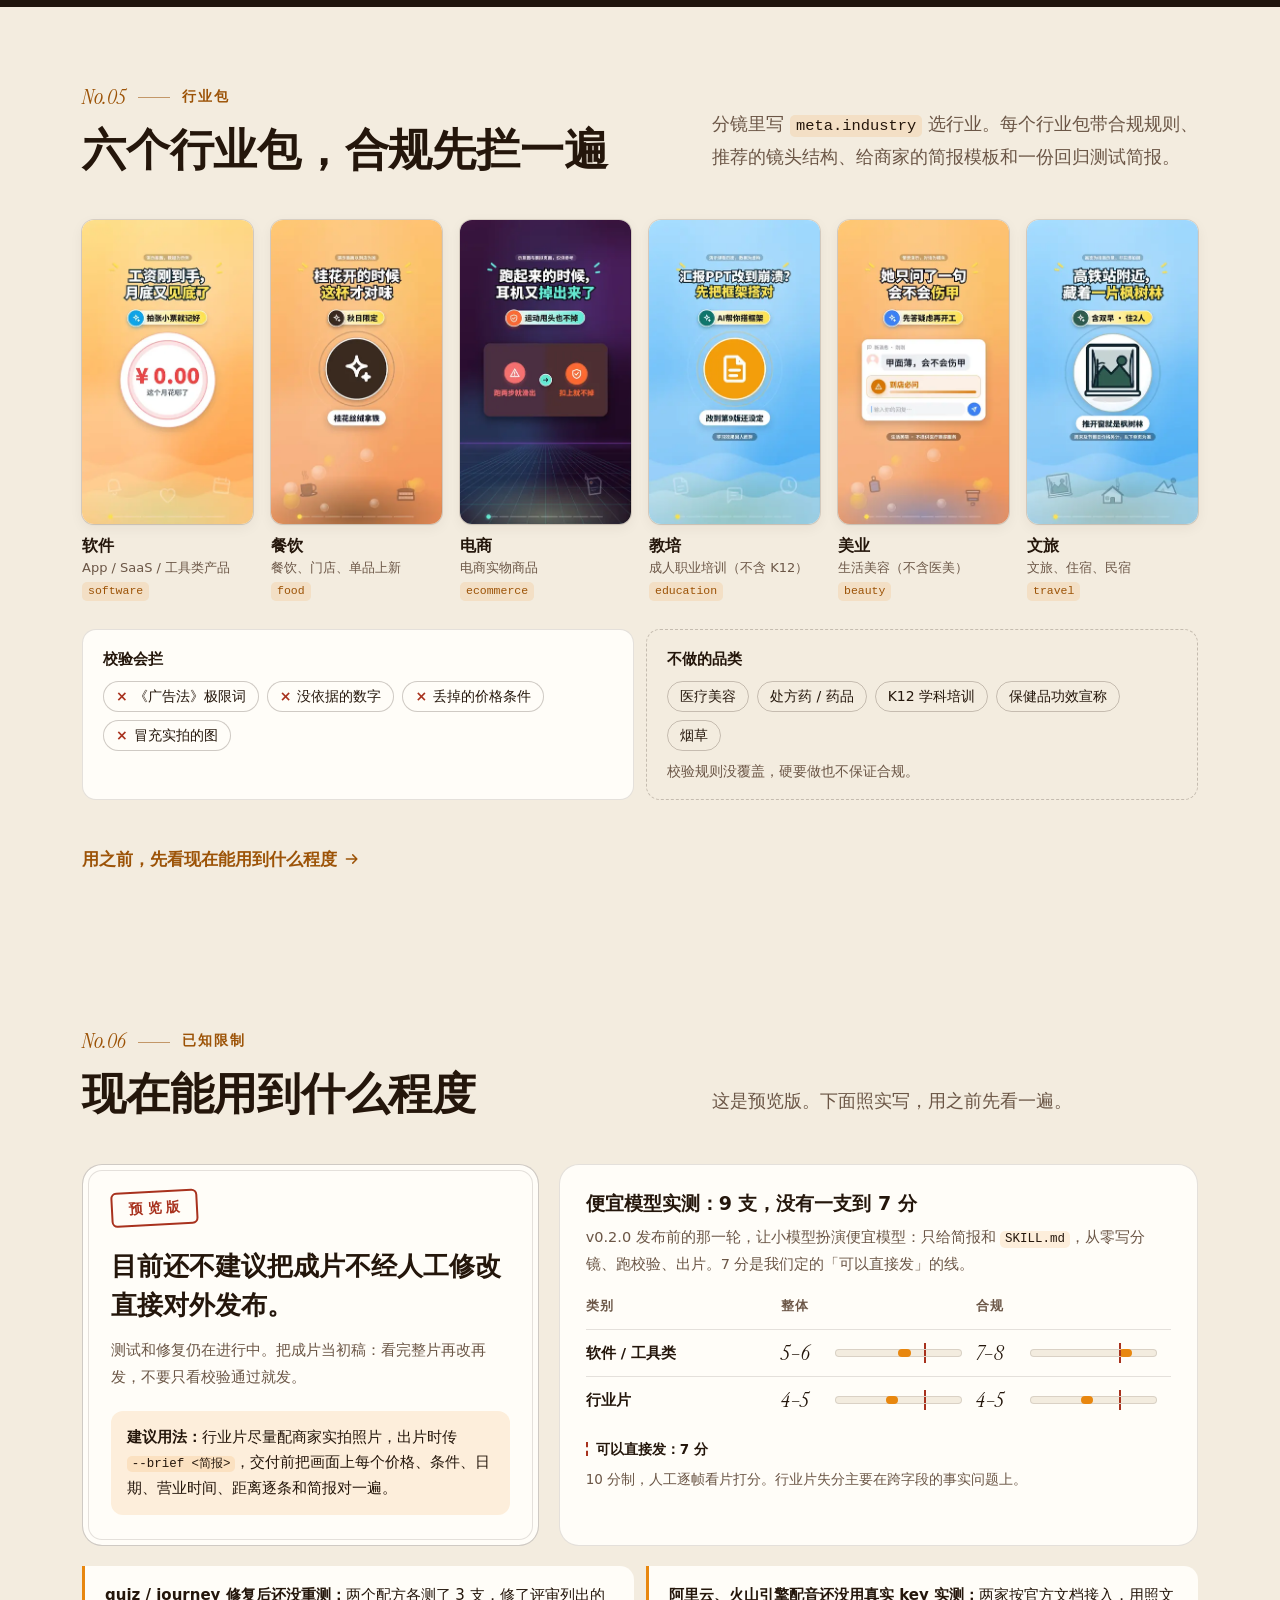
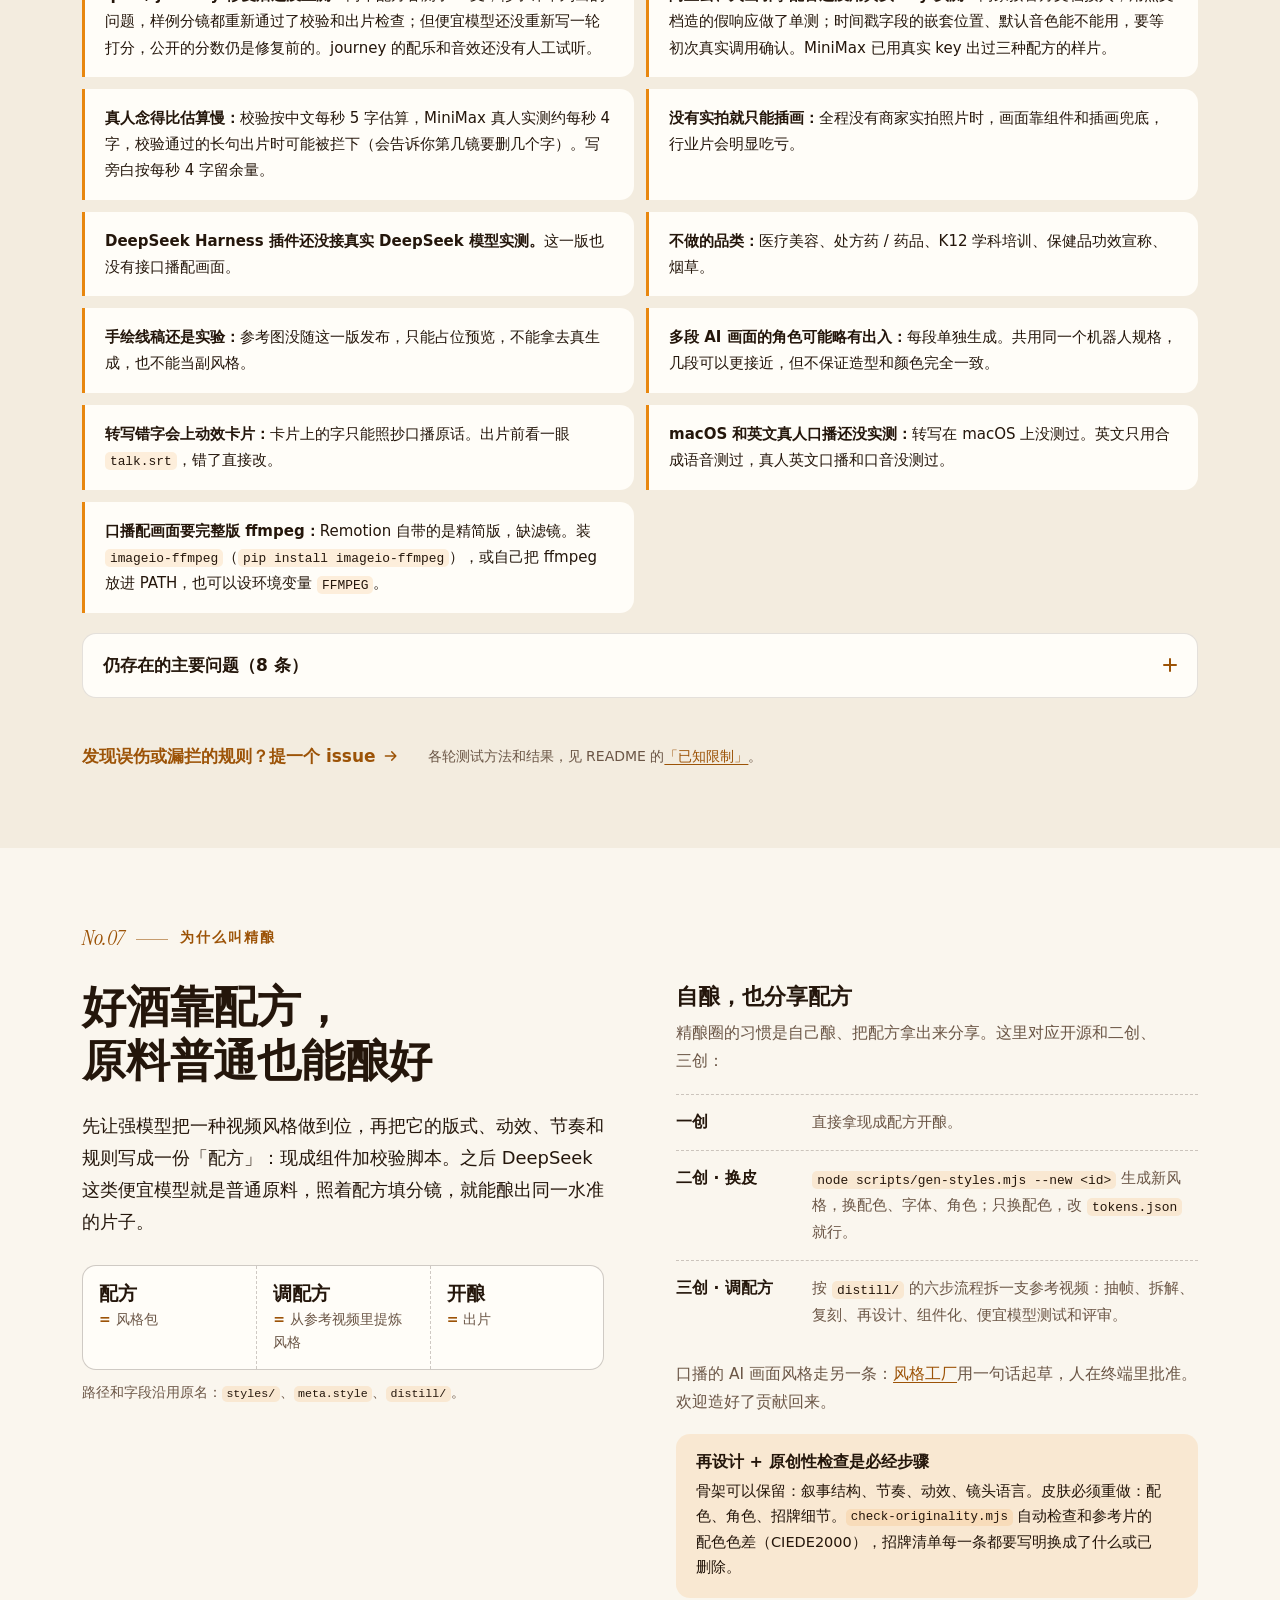
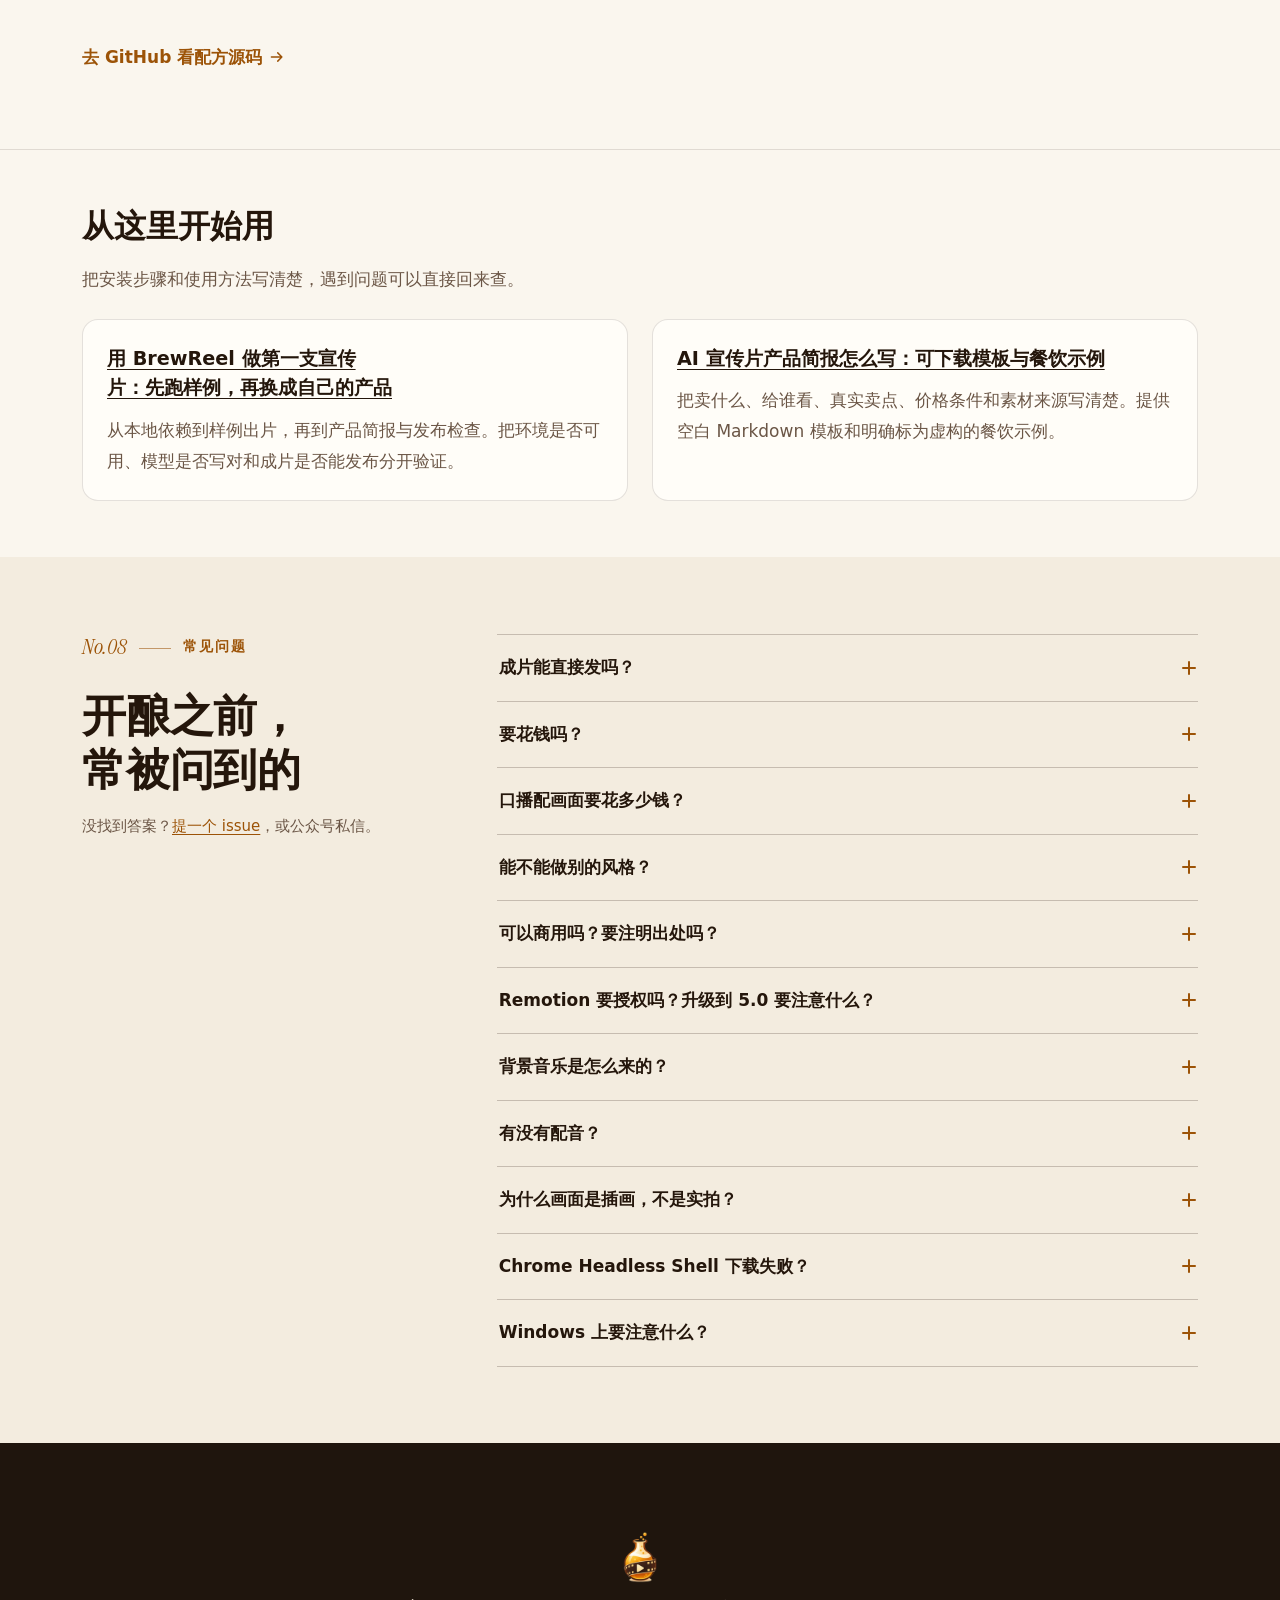
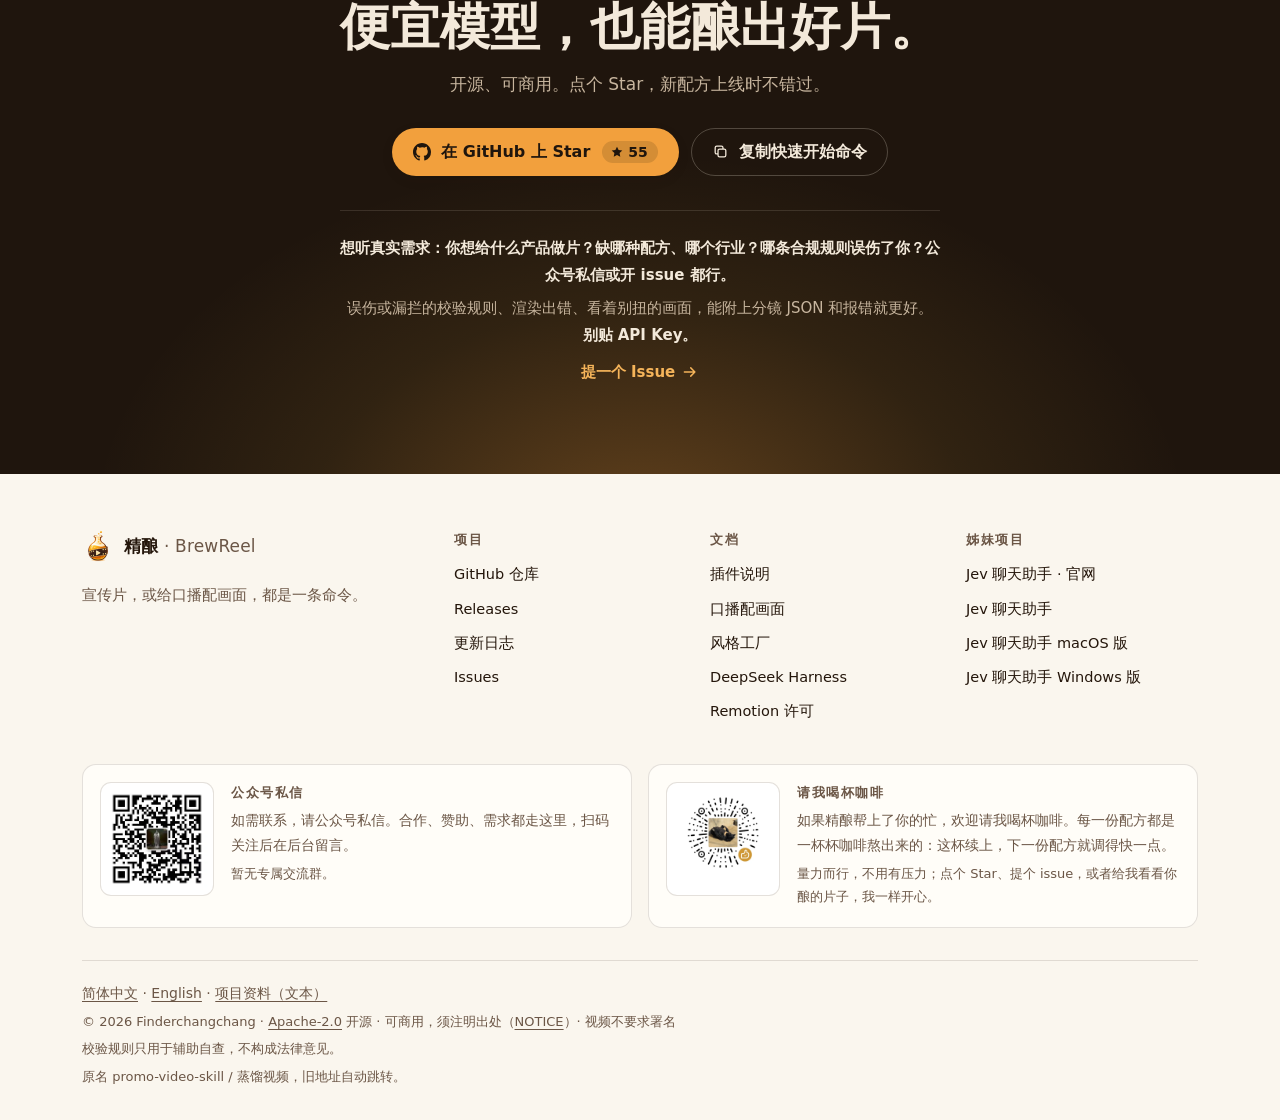
==== commit 9666c564: "docs: v0.12.1 version fallback Co-Authored-By: Claude Opus 5.5 <noreply@anthropic.com>" ====
--- a/index.html
+++ b/index.html
@@ -120,9 +120,9 @@
 <link rel="preconnect" href="https://fonts.gstatic.com" crossorigin>
 <link rel="stylesheet" href="https://fonts.googleapis.com/css2?family=Instrument+Serif:ital@0;1&amp;display=swap" media="print" onload="this.media='all'">
 <noscript><link rel="stylesheet" href="https://fonts.googleapis.com/css2?family=Instrument+Serif:ital@0;1&amp;display=swap"></noscript>
-<link rel="stylesheet" href="style.css?v=20261007b">
-<script defer src="i18n.js?v=20261007b"></script>
-<script defer src="main.js?v=20261007b"></script>
+<link rel="stylesheet" href="style.css?v=20261007c">
+<script defer src="i18n.js?v=20261007c"></script>
+<script defer src="main.js?v=20261007c"></script>
 <script defer src="https://umami.jisikeji.cn/script.js" data-website-id="c80c17ab-9413-4d0b-a359-171bc2a23bc9"></script>
 </head>
 <body>
@@ -184,7 +184,7 @@
 <section class="hero" id="top">
   <div class="wrap hero-grid">
     <div class="hero-copy">
-      <p class="eyebrow"><span data-i18n="hero.eyebrow">开源 · Apache-2.0 · 可商用 · 预览版</span><span class="eyebrow-ver" data-brew-version>v0.12.0</span></p>
+      <p class="eyebrow"><span data-i18n="hero.eyebrow">开源 · Apache-2.0 · 可商用 · 预览版</span><span class="eyebrow-ver" data-brew-version>v0.12.1</span></p>
       <h1 class="hero-title" data-i18n="hero.title">便宜模型，<br><span class='hl'>也能酿出好片</span></h1>
       <p class="hero-sub" data-i18n="hero.sub">两条路，都是一条命令：写一份产品简报，出一支竖版宣传片；或只放一段口播，配上解释用的画面。</p>
 
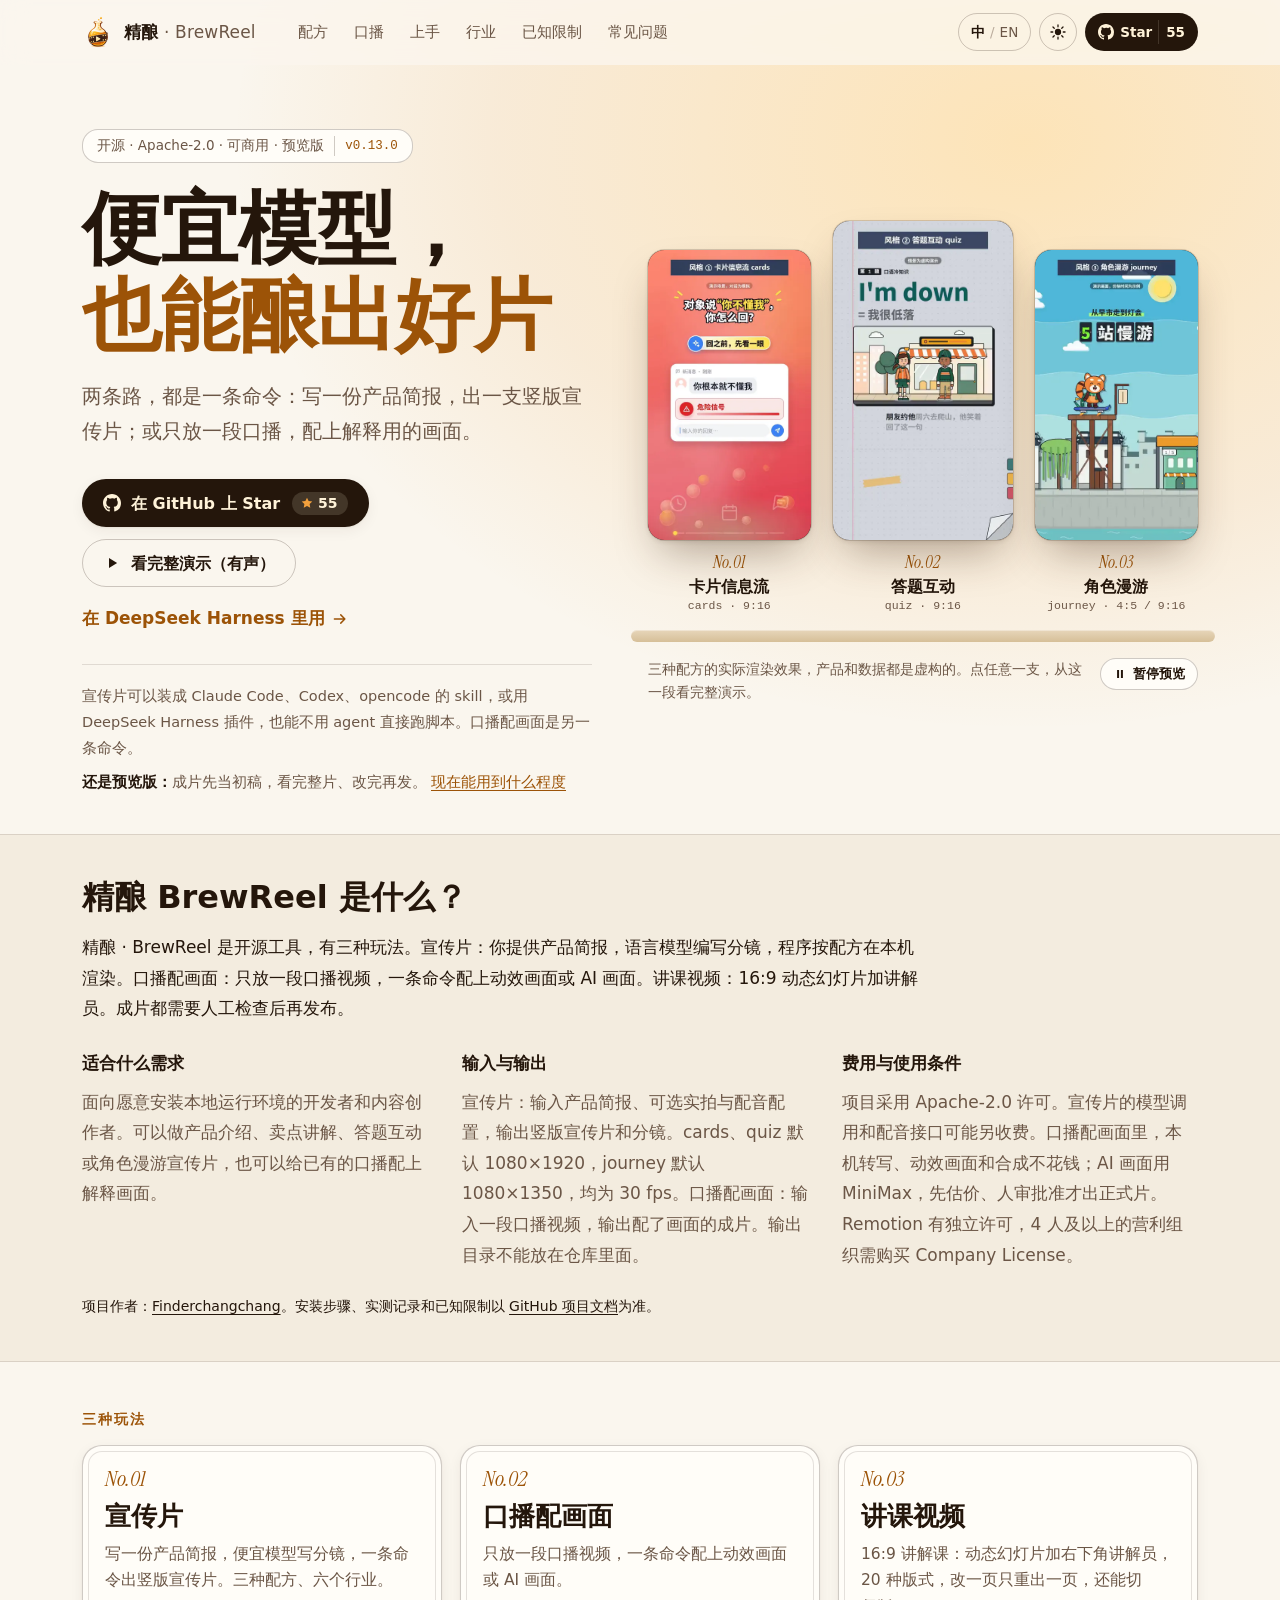
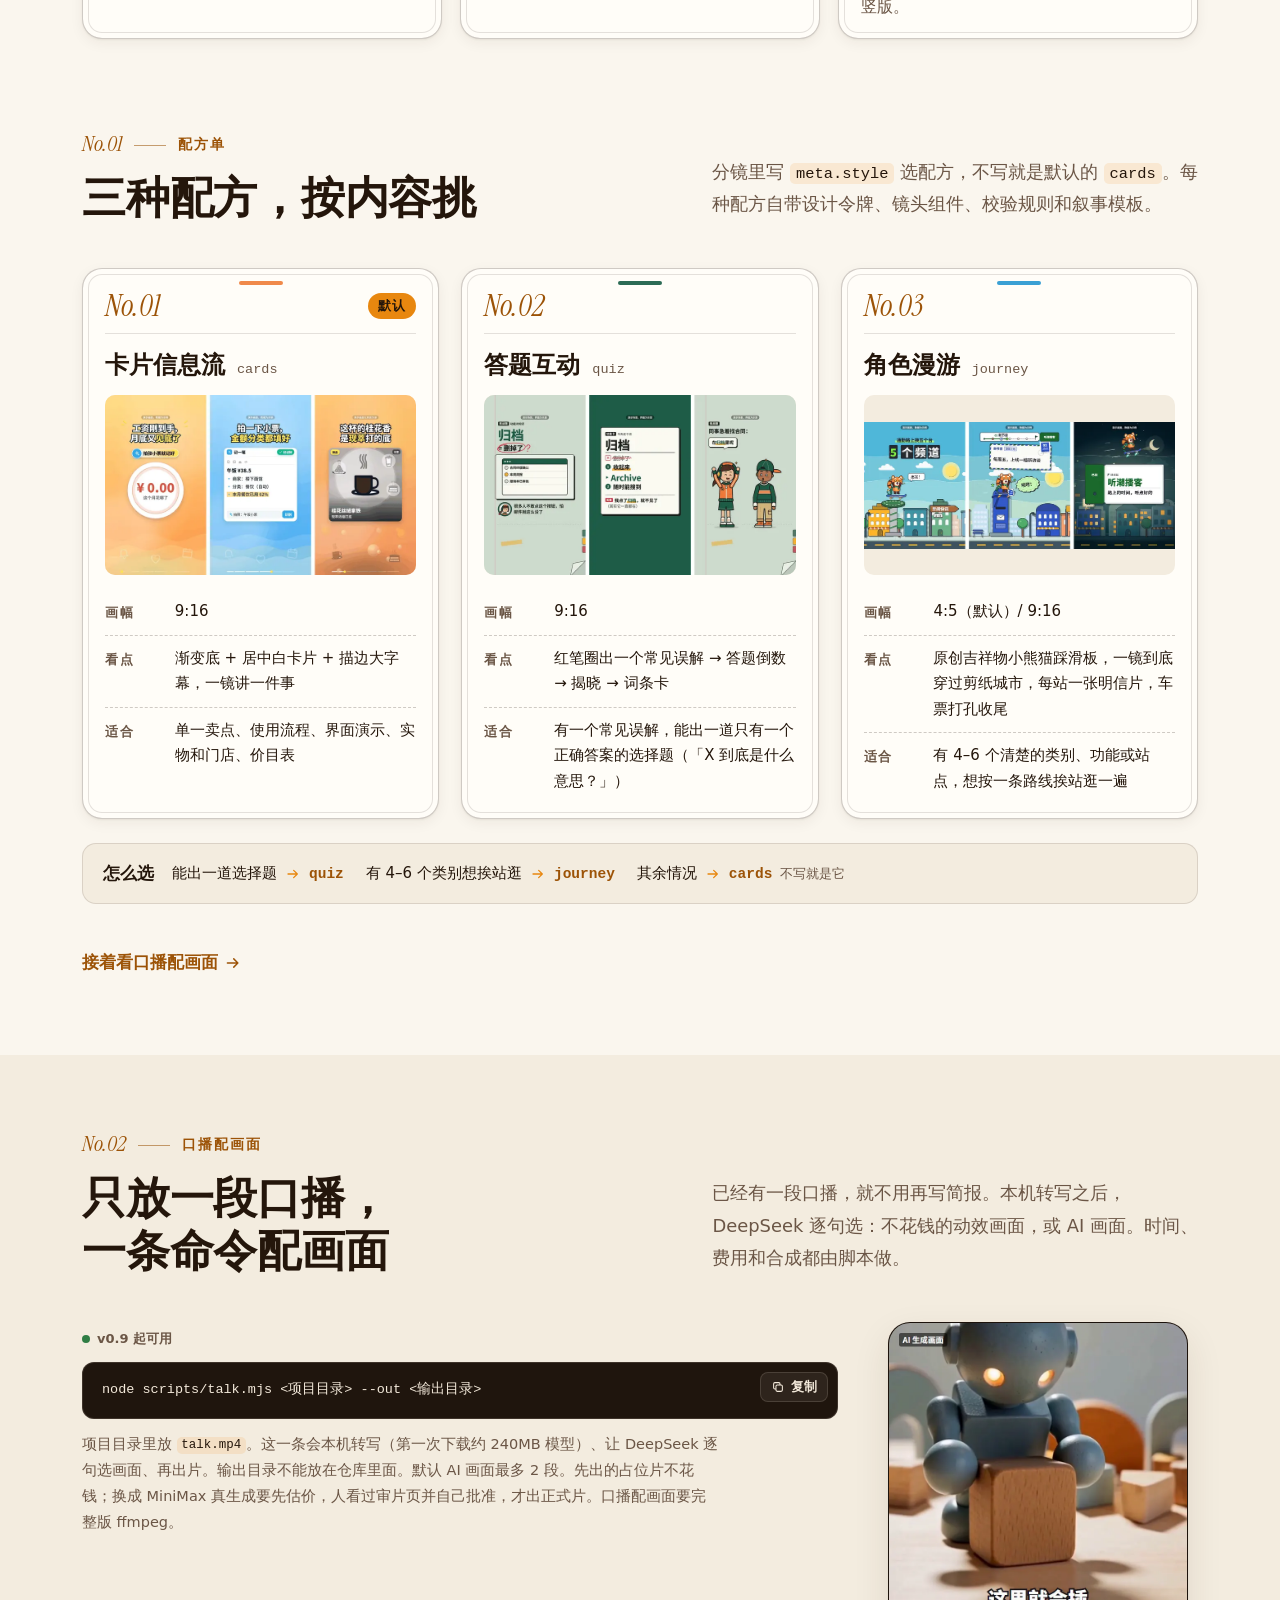
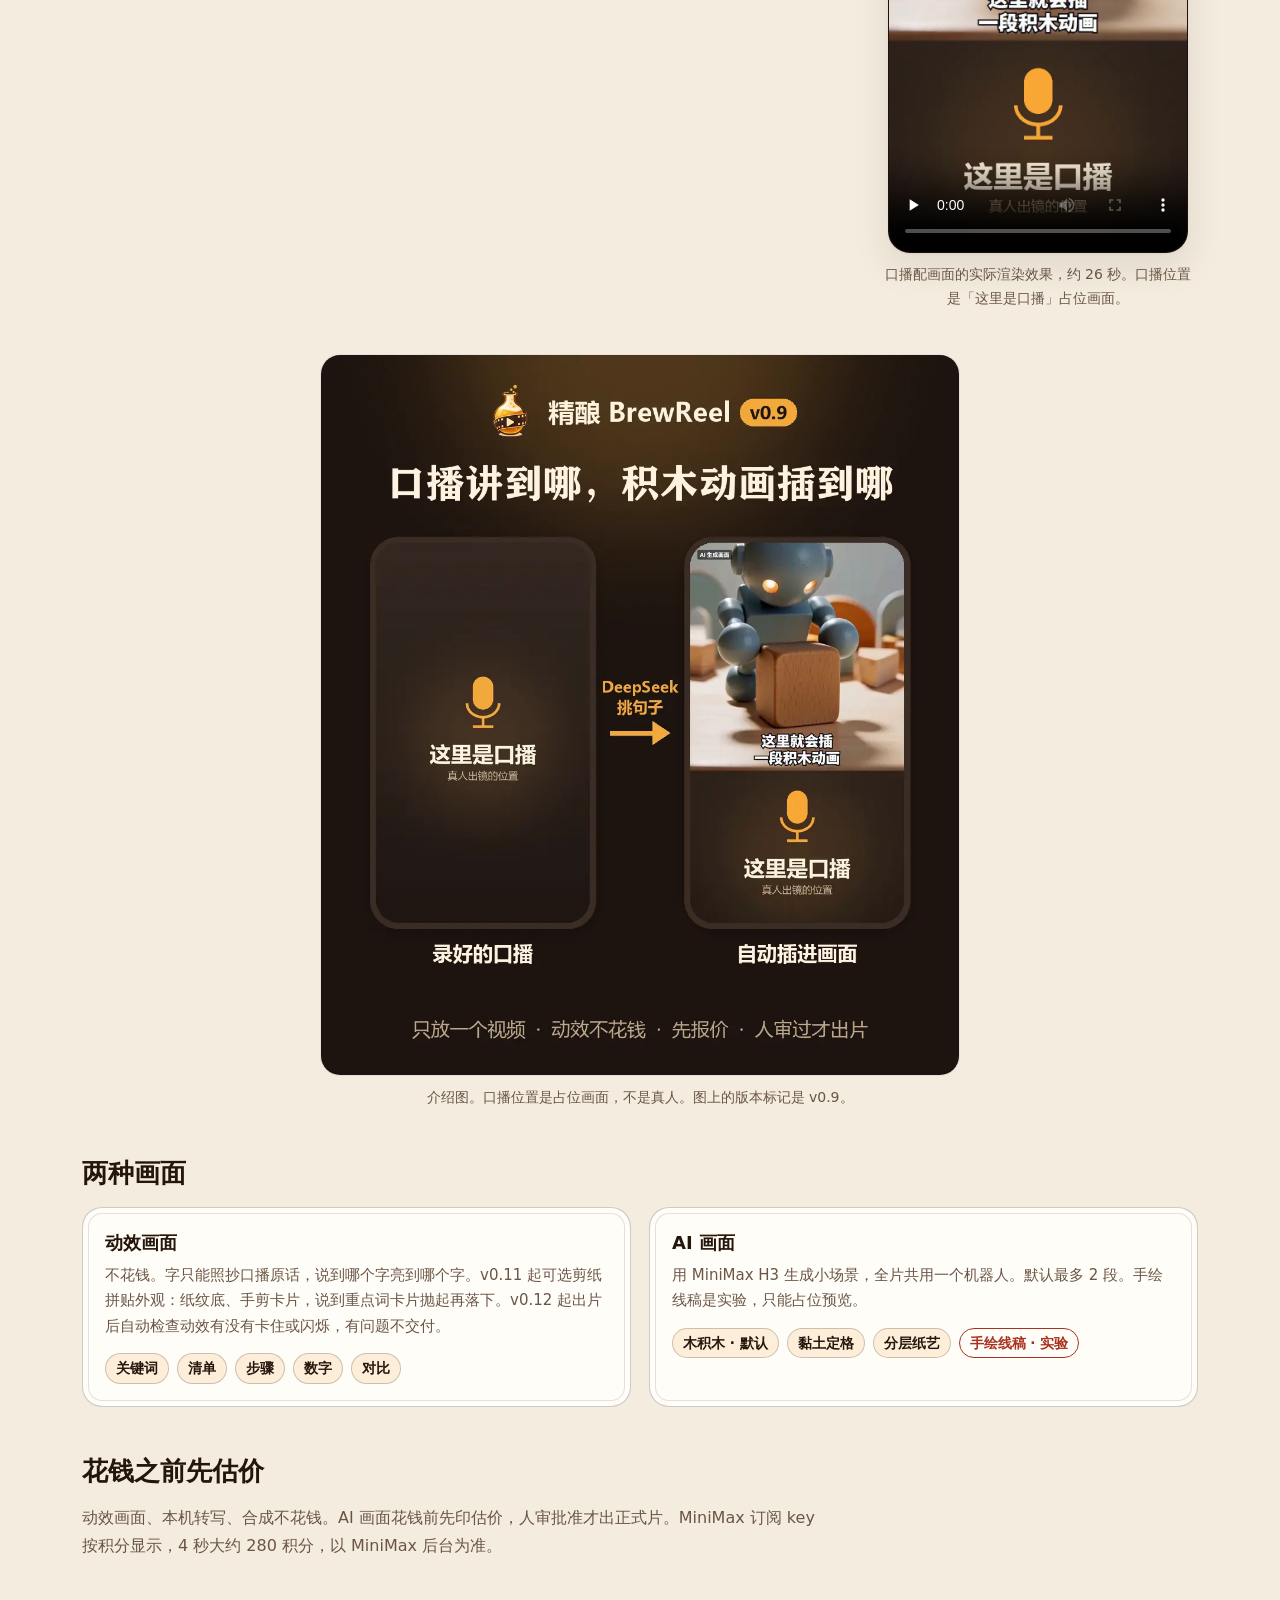
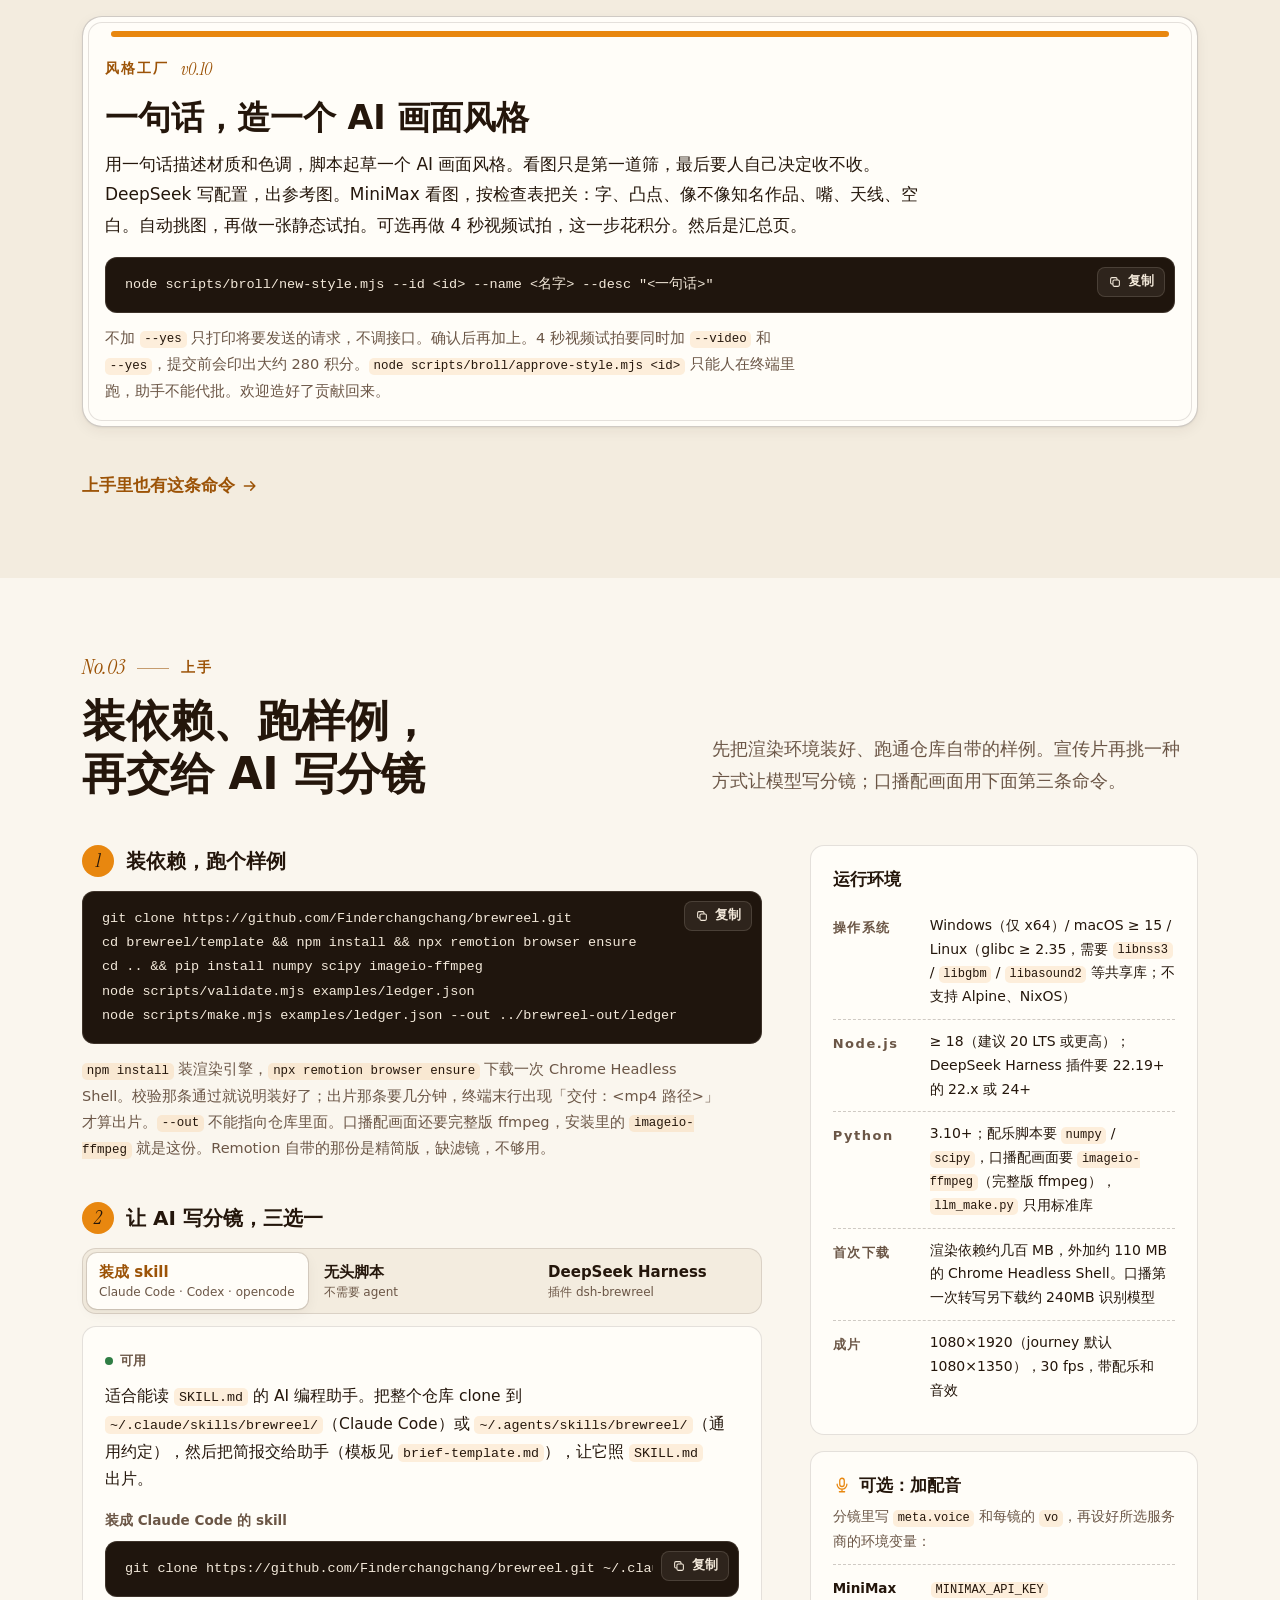
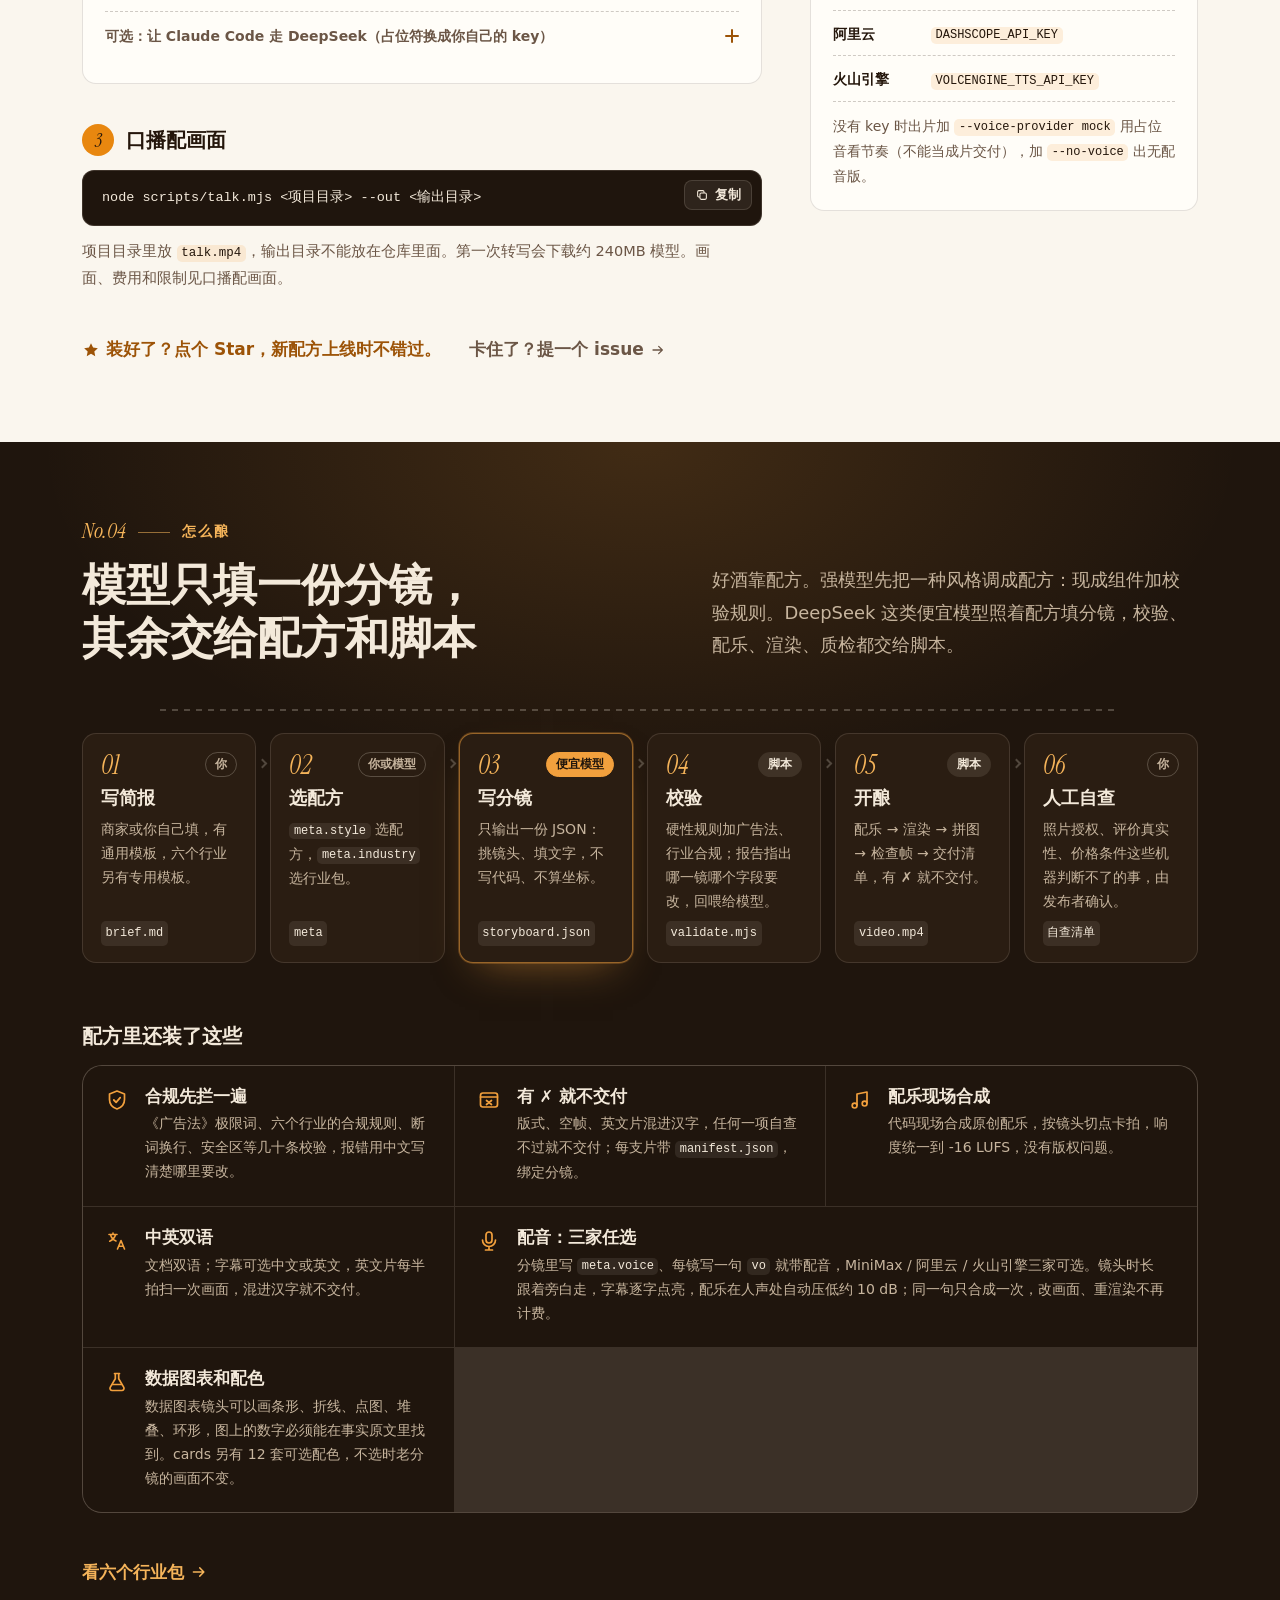
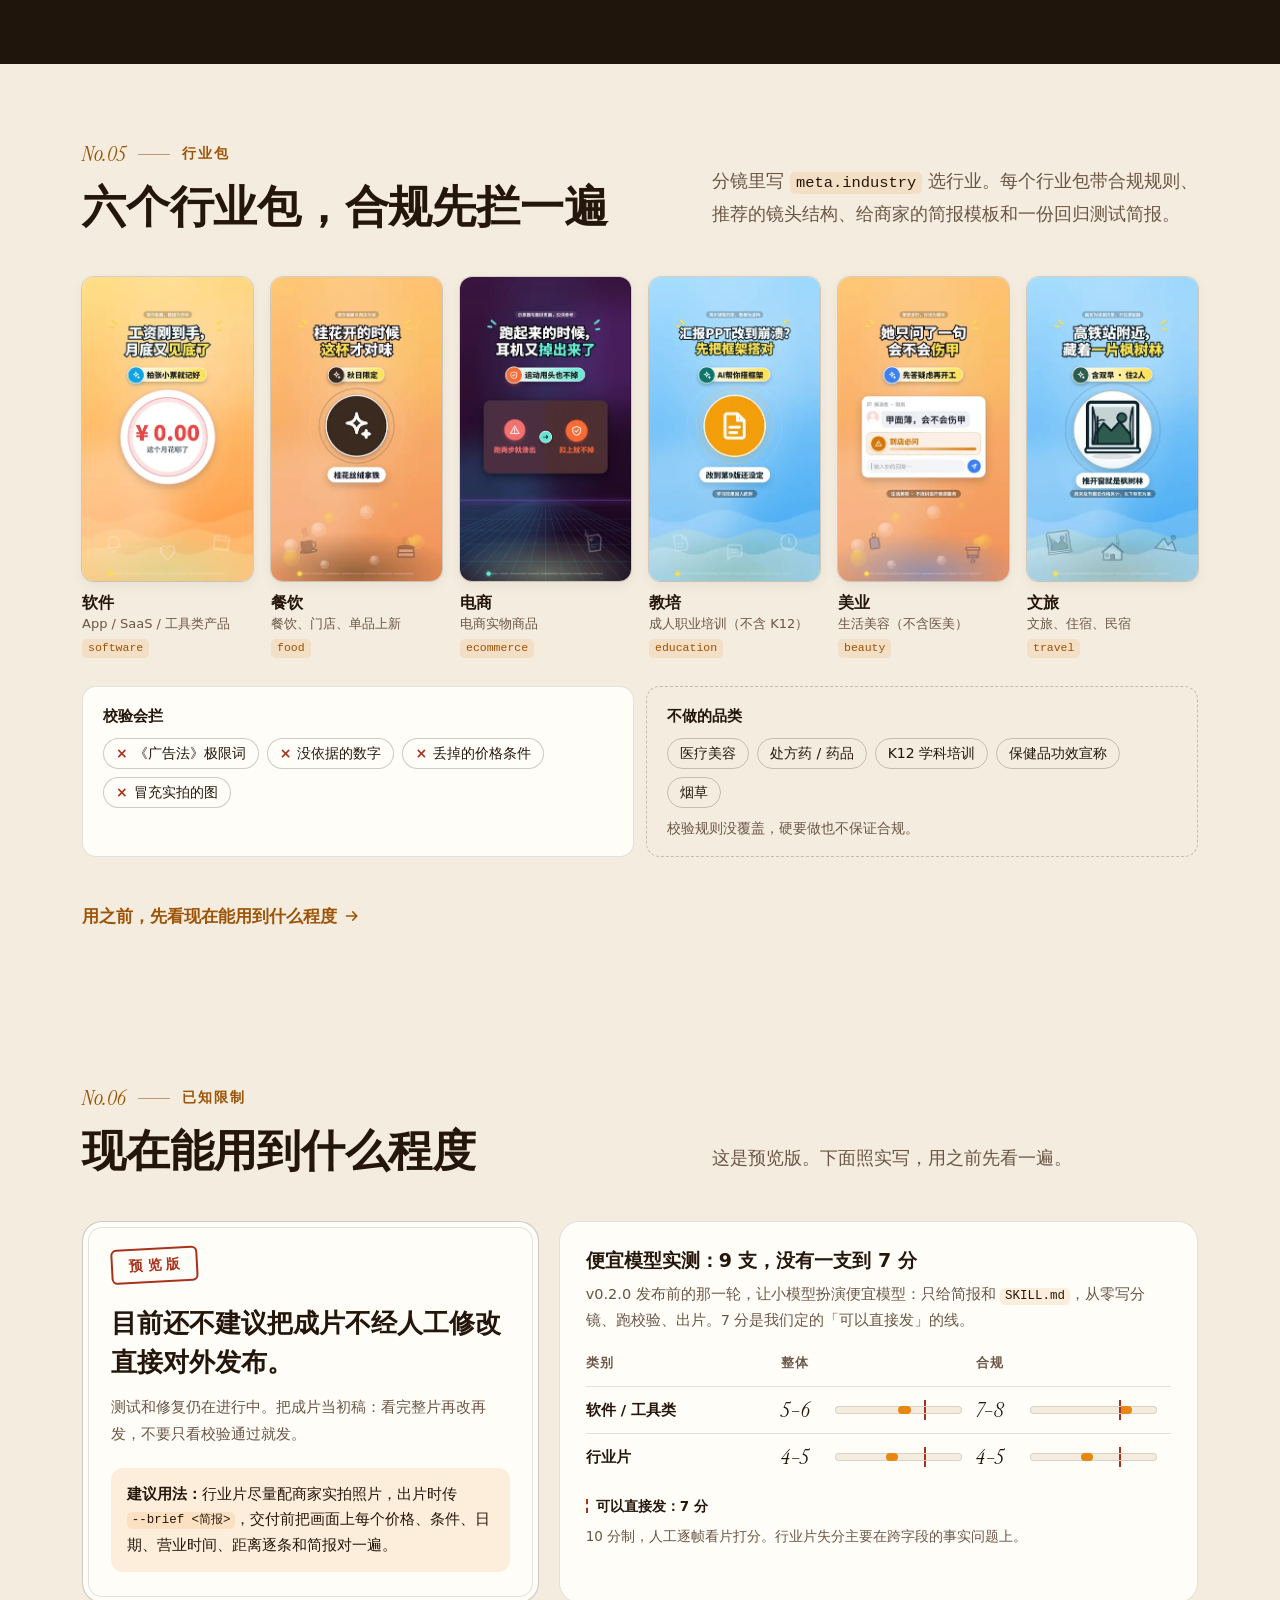
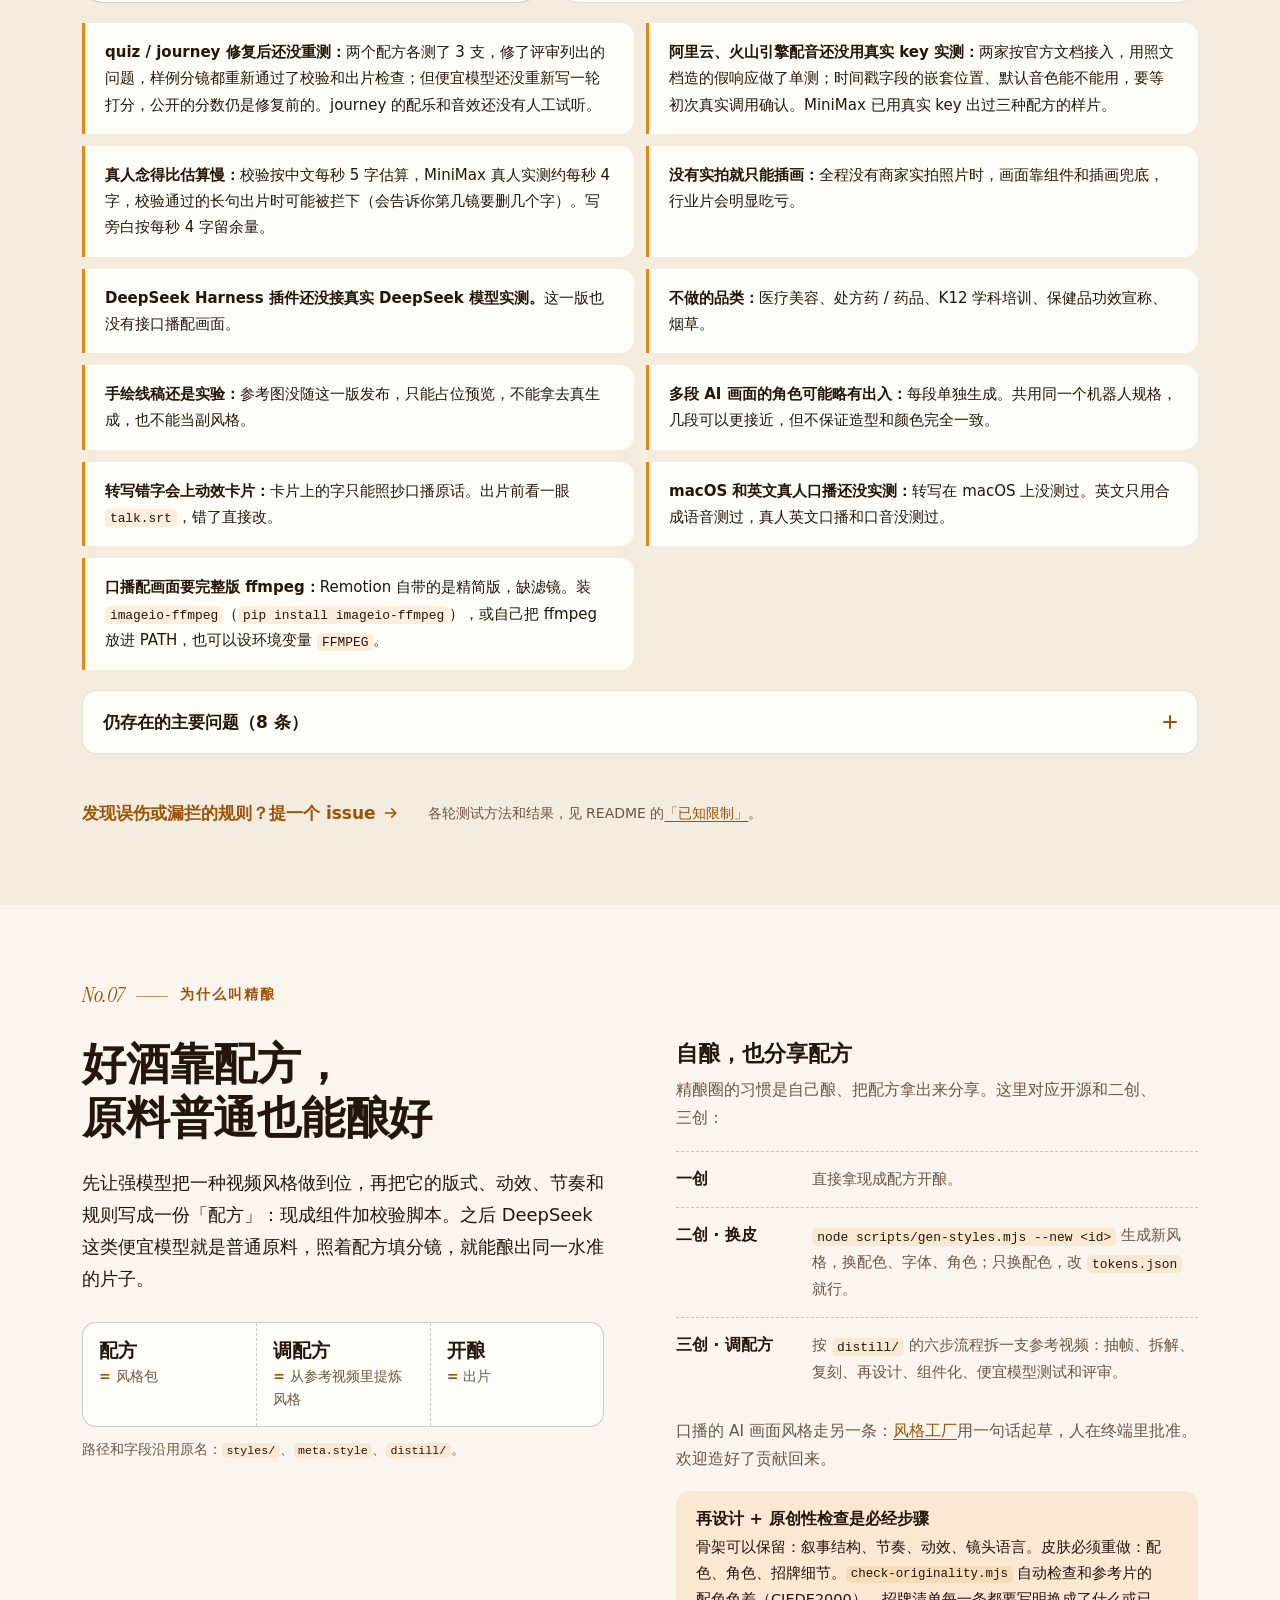
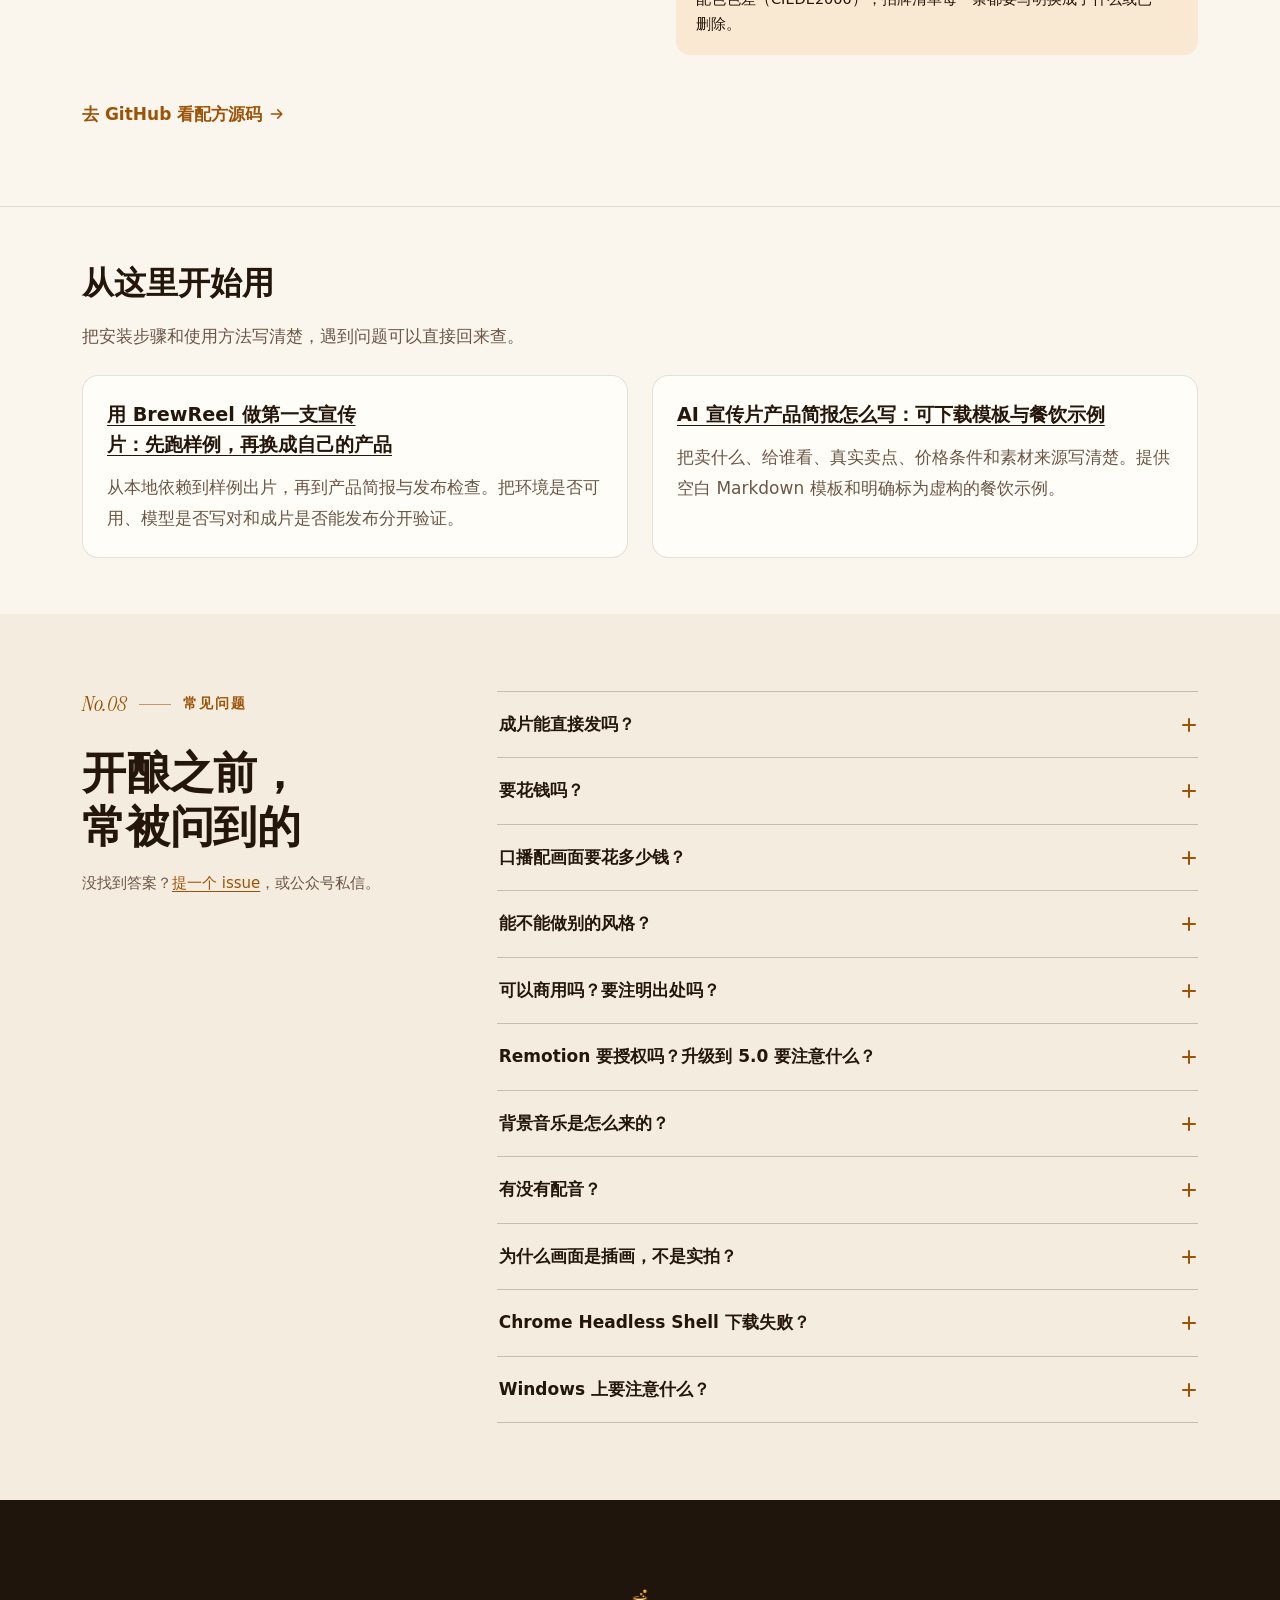
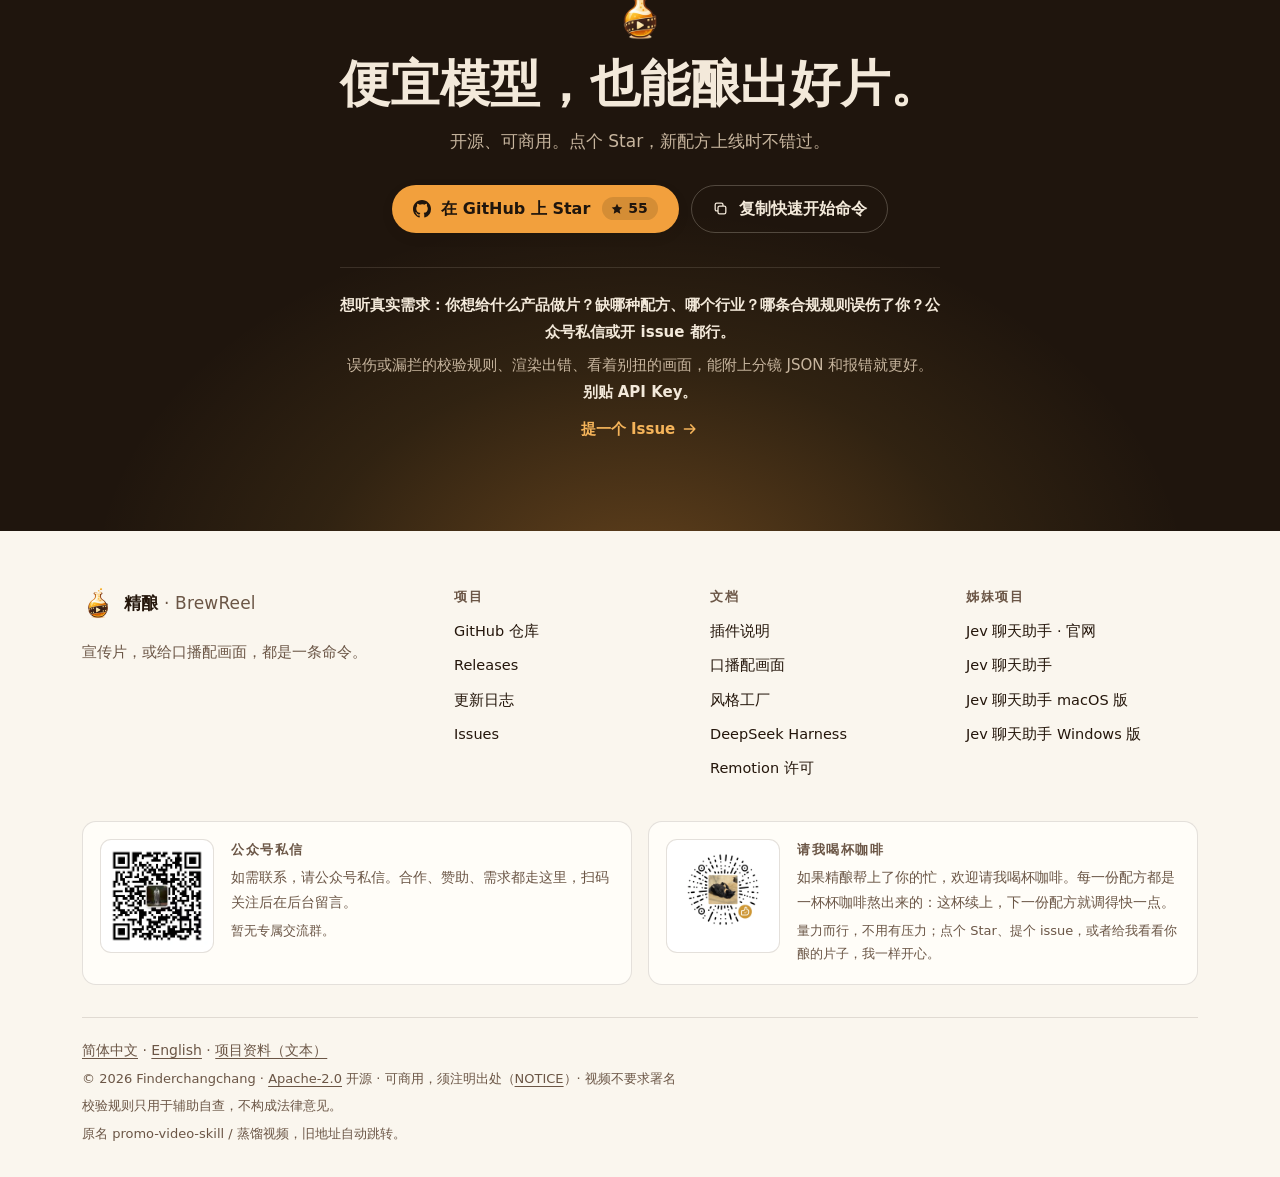
==== commit 3f3b79fd: "feat: v0.13.0, lesson videos as the third mode Co-Authored-By: Claude Opus 5.5 <noreply@anthropic.co" ====
--- a/index.html
+++ b/index.html
@@ -4,7 +4,7 @@
 <meta charset="utf-8">
 <meta name="viewport" content="width=device-width, initial-scale=1, viewport-fit=cover">
 <title data-i18n="meta.title">精酿 BrewReel — 开源的宣传片与口播配画面工具</title>
-<meta name="description" content="精酿 · BrewReel：写一份产品简报，一条命令出竖版宣传片；或只放一段口播，一条命令配画面。三种配方、六个行业包、可选配音，口播配画面另有风格工厂。Apache-2.0 开源。" data-i18n-attr="content:meta.desc">
+<meta name="description" content="精酿 · BrewReel：写一份产品简报，一条命令出竖版宣传片；或只放一段口播，一条命令配画面；还能做 16:9 讲课视频。三种配方、六个行业包、可选配音，口播配画面另有风格工厂。Apache-2.0 开源。" data-i18n-attr="content:meta.desc">
 <meta name="robots" content="index, follow, max-image-preview:large">
 <link rel="canonical" href="https://brewreel.com/">
 <link rel="alternate" hreflang="zh-CN" href="https://brewreel.com/">
@@ -62,7 +62,7 @@
         "精酿"
       ],
       "url": "https://brewreel.com/",
-      "description": "精酿 · BrewReel 是开源工具，有两种玩法。宣传片：你提供产品简报，语言模型编写分镜，程序按配方在本机渲染。口播配画面：只放一段口播视频，一条命令配上动效画面或 AI 画面。成片都需要人工检查后再发布。",
+      "description": "精酿 · BrewReel 是开源工具，有三种玩法。宣传片：你提供产品简报，语言模型编写分镜，程序按配方在本机渲染。口播配画面：只放一段口播视频，一条命令配上动效画面或 AI 画面。讲课视频：16:9 动态幻灯片加讲解员。成片都需要人工检查后再发布。",
       "sameAs": [
         "https://github.com/Finderchangchang/brewreel"
       ],
@@ -82,7 +82,7 @@
       "@id": "https://brewreel.com/#webpage",
       "url": "https://brewreel.com/",
       "name": "精酿 BrewReel — 开源的宣传片与口播配画面工具",
-      "description": "精酿 · BrewReel：写一份产品简报，一条命令出竖版宣传片；或只放一段口播，一条命令配画面。三种配方、六个行业包、可选配音，口播配画面另有风格工厂。Apache-2.0 开源。",
+      "description": "精酿 · BrewReel：写一份产品简报，一条命令出竖版宣传片；或只放一段口播，一条命令配画面；还能做 16:9 讲课视频。三种配方、六个行业包、可选配音，口播配画面另有风格工厂。Apache-2.0 开源。",
       "inLanguage": "zh-CN",
       "isPartOf": {
         "@id": "https://brewreel.com/#website"
@@ -120,9 +120,9 @@
 <link rel="preconnect" href="https://fonts.gstatic.com" crossorigin>
 <link rel="stylesheet" href="https://fonts.googleapis.com/css2?family=Instrument+Serif:ital@0;1&amp;display=swap" media="print" onload="this.media='all'">
 <noscript><link rel="stylesheet" href="https://fonts.googleapis.com/css2?family=Instrument+Serif:ital@0;1&amp;display=swap"></noscript>
-<link rel="stylesheet" href="style.css?v=20261007c">
-<script defer src="i18n.js?v=20261007c"></script>
-<script defer src="main.js?v=20261007c"></script>
+<link rel="stylesheet" href="style.css?v=20261010a">
+<script defer src="i18n.js?v=20261010a"></script>
+<script defer src="main.js?v=20261010a"></script>
 <script defer src="https://umami.jisikeji.cn/script.js" data-website-id="c80c17ab-9413-4d0b-a359-171bc2a23bc9"></script>
 </head>
 <body>
@@ -184,7 +184,7 @@
 <section class="hero" id="top">
   <div class="wrap hero-grid">
     <div class="hero-copy">
-      <p class="eyebrow"><span data-i18n="hero.eyebrow">开源 · Apache-2.0 · 可商用 · 预览版</span><span class="eyebrow-ver" data-brew-version>v0.12.1</span></p>
+      <p class="eyebrow"><span data-i18n="hero.eyebrow">开源 · Apache-2.0 · 可商用 · 预览版</span><span class="eyebrow-ver" data-brew-version>v0.13.0</span></p>
       <h1 class="hero-title" data-i18n="hero.title">便宜模型，<br><span class='hl'>也能酿出好片</span></h1>
       <p class="hero-sub" data-i18n="hero.sub">两条路，都是一条命令：写一份产品简报，出一支竖版宣传片；或只放一段口播，配上解释用的画面。</p>
 
@@ -235,7 +235,7 @@
 <section class="product-facts" id="about" aria-labelledby="facts-title">
   <div class="wrap">
     <h2 id="facts-title" data-i18n="facts.title">精酿 BrewReel 是什么？</h2>
-    <p class="facts-intro" data-i18n="facts.desc">精酿 · BrewReel 是开源工具，有两种玩法。宣传片：你提供产品简报，语言模型编写分镜，程序按配方在本机渲染。口播配画面：只放一段口播视频，一条命令配上动效画面或 AI 画面。成片都需要人工检查后再发布。</p>
+    <p class="facts-intro" data-i18n="facts.desc">精酿 · BrewReel 是开源工具，有三种玩法。宣传片：你提供产品简报，语言模型编写分镜，程序按配方在本机渲染。口播配画面：只放一段口播视频，一条命令配上动效画面或 AI 画面。讲课视频：16:9 动态幻灯片加讲解员。成片都需要人工检查后再发布。</p>
     <dl class="facts-grid">
       <div><dt data-i18n="facts.use.label">适合什么需求</dt><dd data-i18n="facts.use">面向愿意安装本地运行环境的开发者和内容创作者。可以做产品介绍、卖点讲解、答题互动或角色漫游宣传片，也可以给已有的口播配上解释画面。</dd></div>
       <div><dt data-i18n="facts.scope.label">输入与输出</dt><dd data-i18n="facts.scope">宣传片：输入产品简报、可选实拍与配音配置，输出竖版宣传片和分镜。cards、quiz 默认 1080×1920，journey 默认 1080×1350，均为 30 fps。口播配画面：输入一段口播视频，输出配了画面的成片。输出目录不能放在仓库里面。</dd></div>
@@ -249,7 +249,7 @@
 
 <section class="modes" aria-labelledby="modes-title">
   <div class="wrap">
-    <h2 id="modes-title" class="modes-title" data-i18n="modes.title">两种玩法</h2>
+    <h2 id="modes-title" class="modes-title" data-i18n="modes.title">三种玩法</h2>
     <div class="modes-grid">
       <a class="mode" href="#recipes" data-mode="promo">
         <span class="mode-no">No.01</span>
@@ -260,6 +260,11 @@
         <span class="mode-no">No.02</span>
         <strong data-i18n="hero.mode2">口播配画面</strong>
         <p data-i18n="hero.mode2d">只放一段口播视频，一条命令配上动效画面或 AI 画面。</p>
+      </a>
+      <a class="mode" href="https://github.com/Finderchangchang/brewreel/blob/main/docs/lesson.md" data-mode="lesson" target="_blank" rel="noopener">
+        <span class="mode-no">No.03</span>
+        <strong data-i18n="hero.mode3">讲课视频</strong>
+        <p data-i18n="hero.mode3d">16:9 讲解课：动态幻灯片加右下角讲解员，20 种版式，改一页只重出一页，还能切竖版。</p>
       </a>
     </div>
   </div>
--- a/style.css
+++ b/style.css
@@ -956,6 +956,7 @@
 html[lang="en"] .modes-title { text-transform: uppercase; font-size: 12.5px; letter-spacing: .16em; }
 .modes-grid { display: grid; grid-template-columns: minmax(0, 1fr); gap: 16px; }
 @media (min-width: 720px) { .modes-grid { grid-template-columns: 1fr 1fr; gap: 18px; } }
+@media (min-width: 1080px) { .modes-grid { grid-template-columns: 1fr 1fr 1fr; } }
 .mode {
   display: block; min-width: 0;
   padding: 22px 22px 18px;
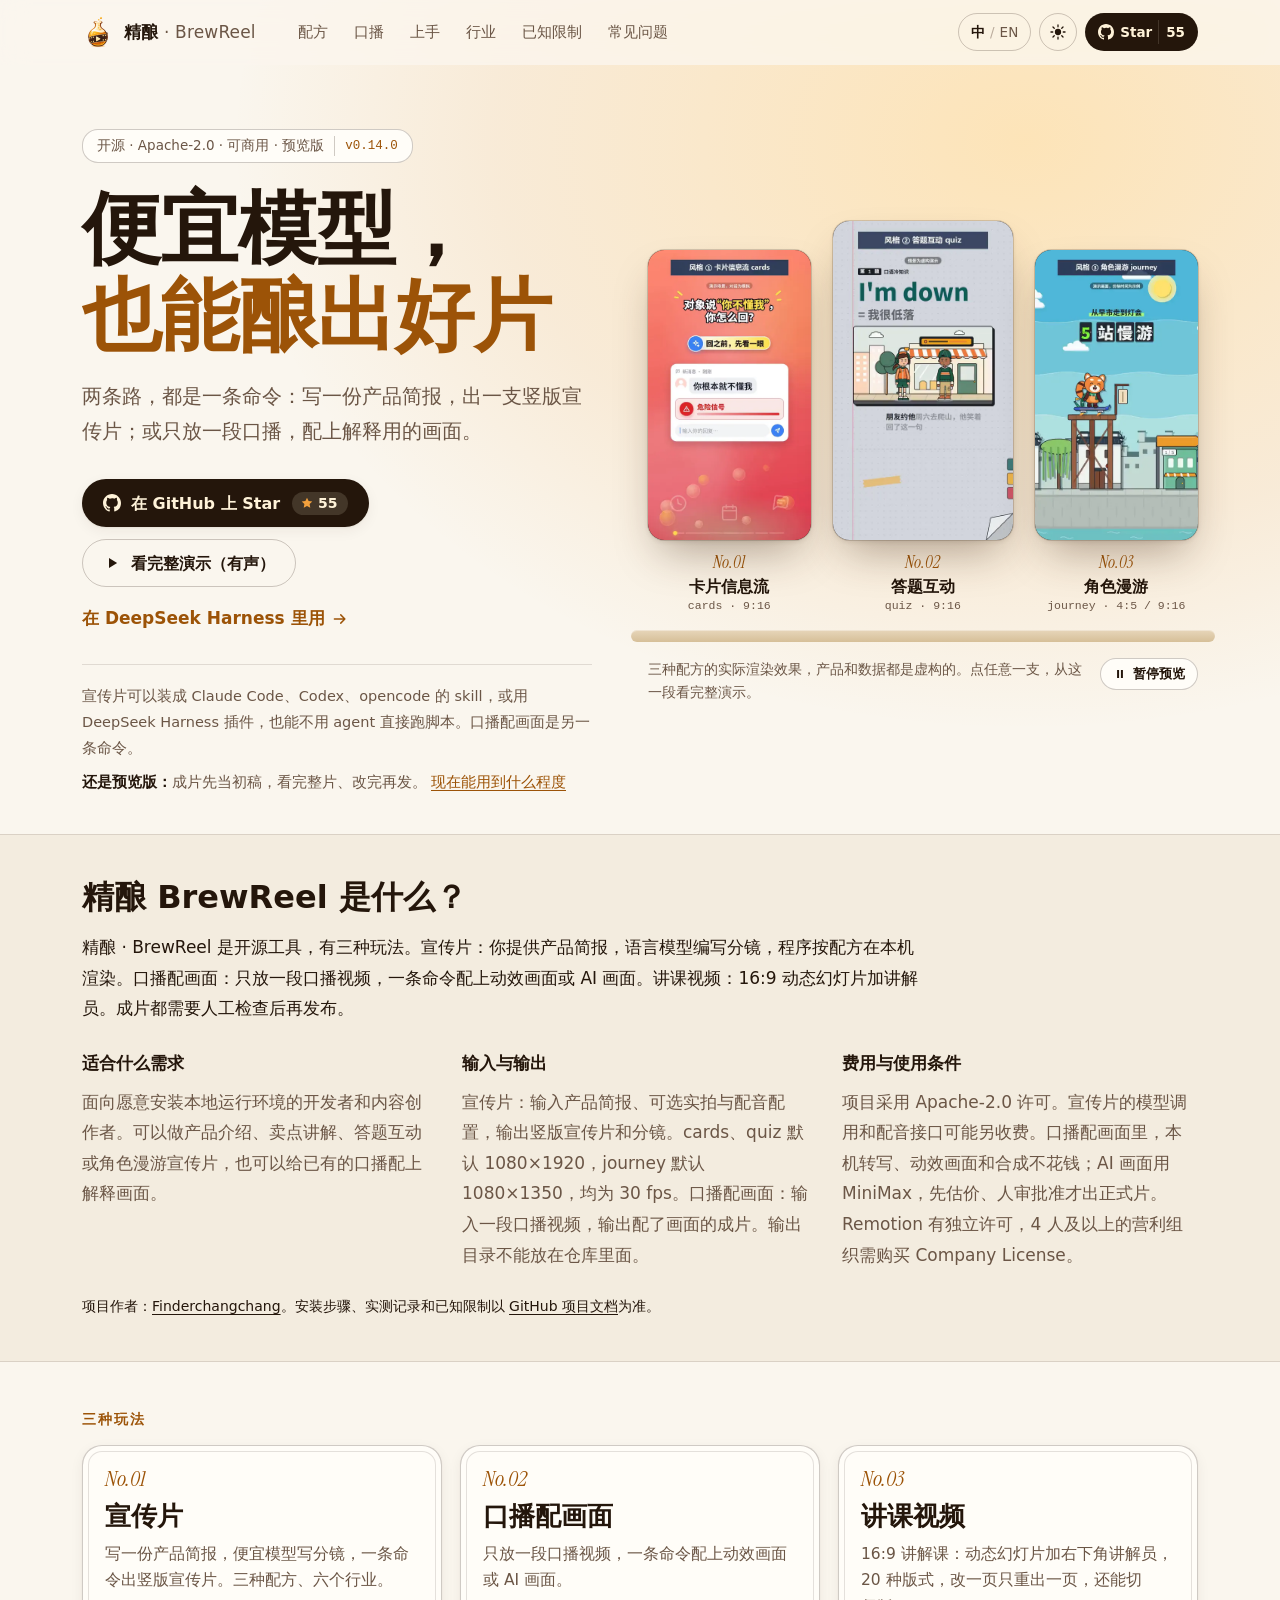
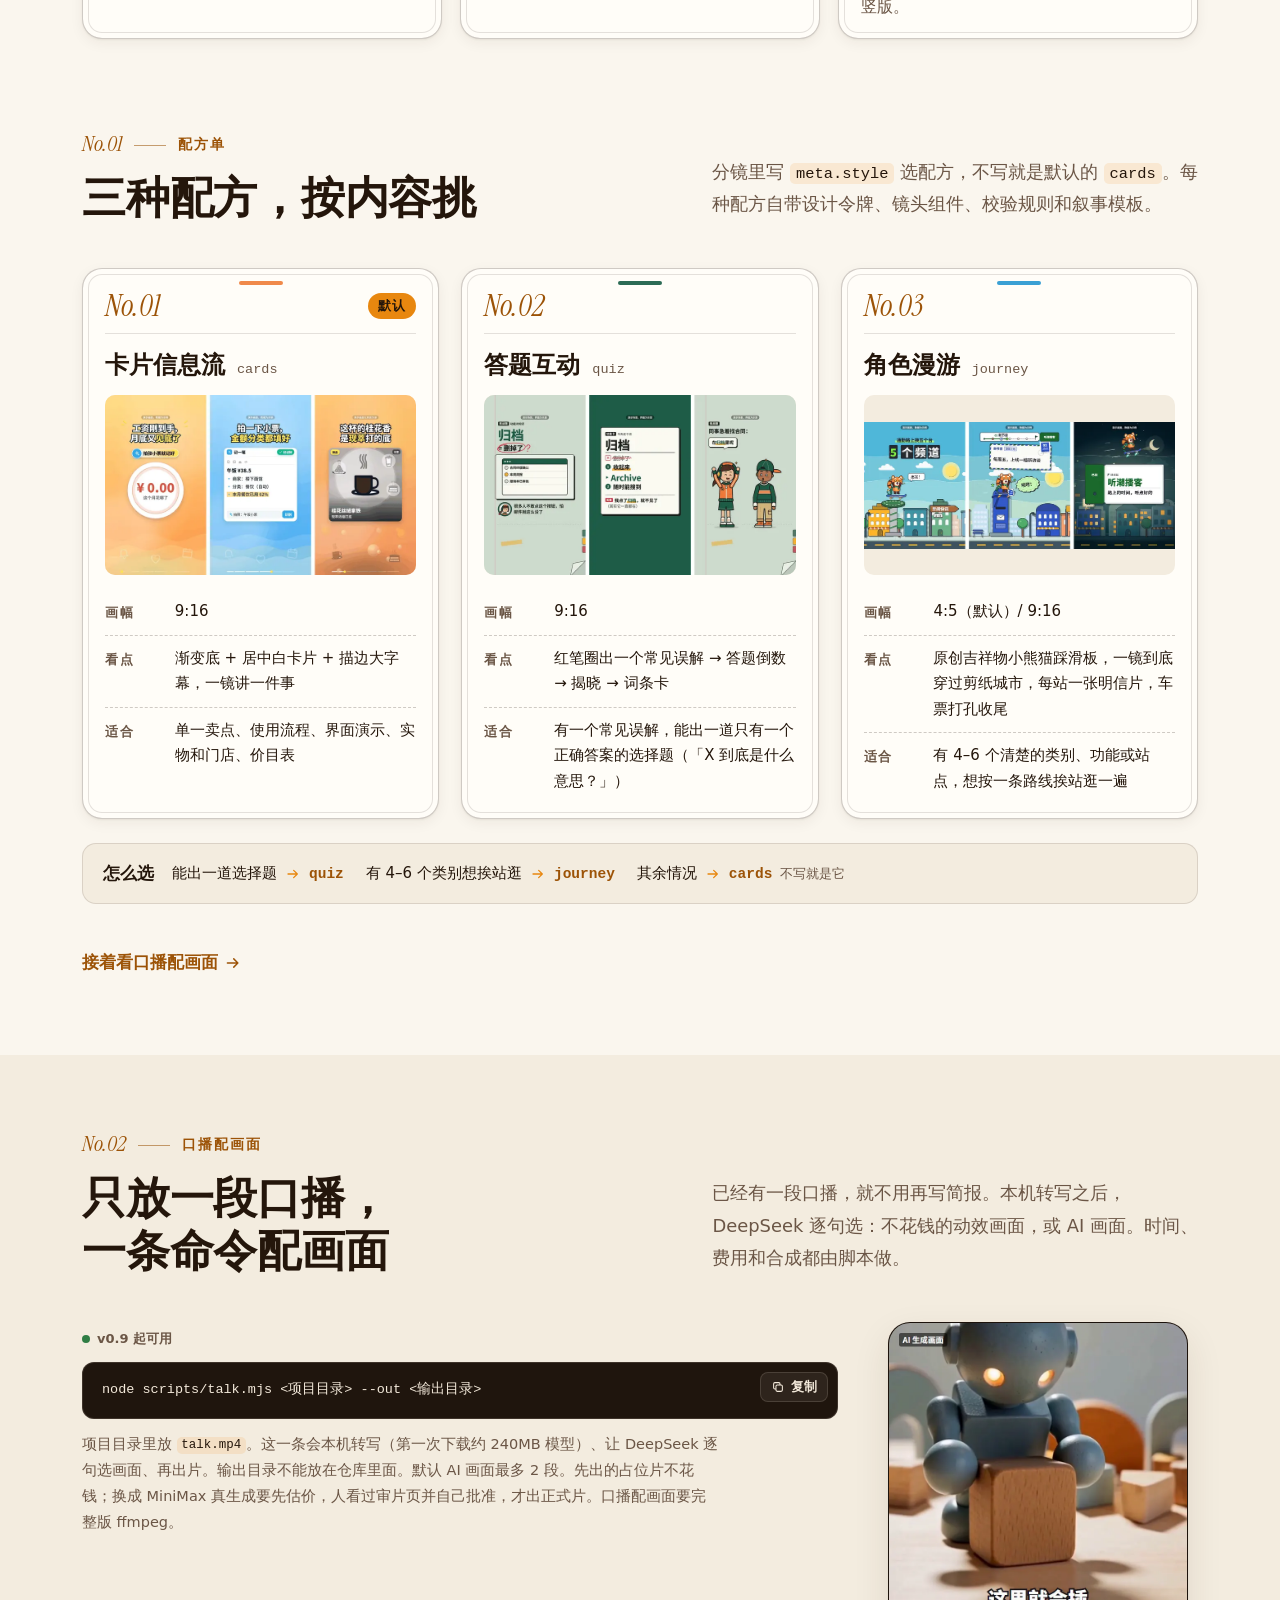
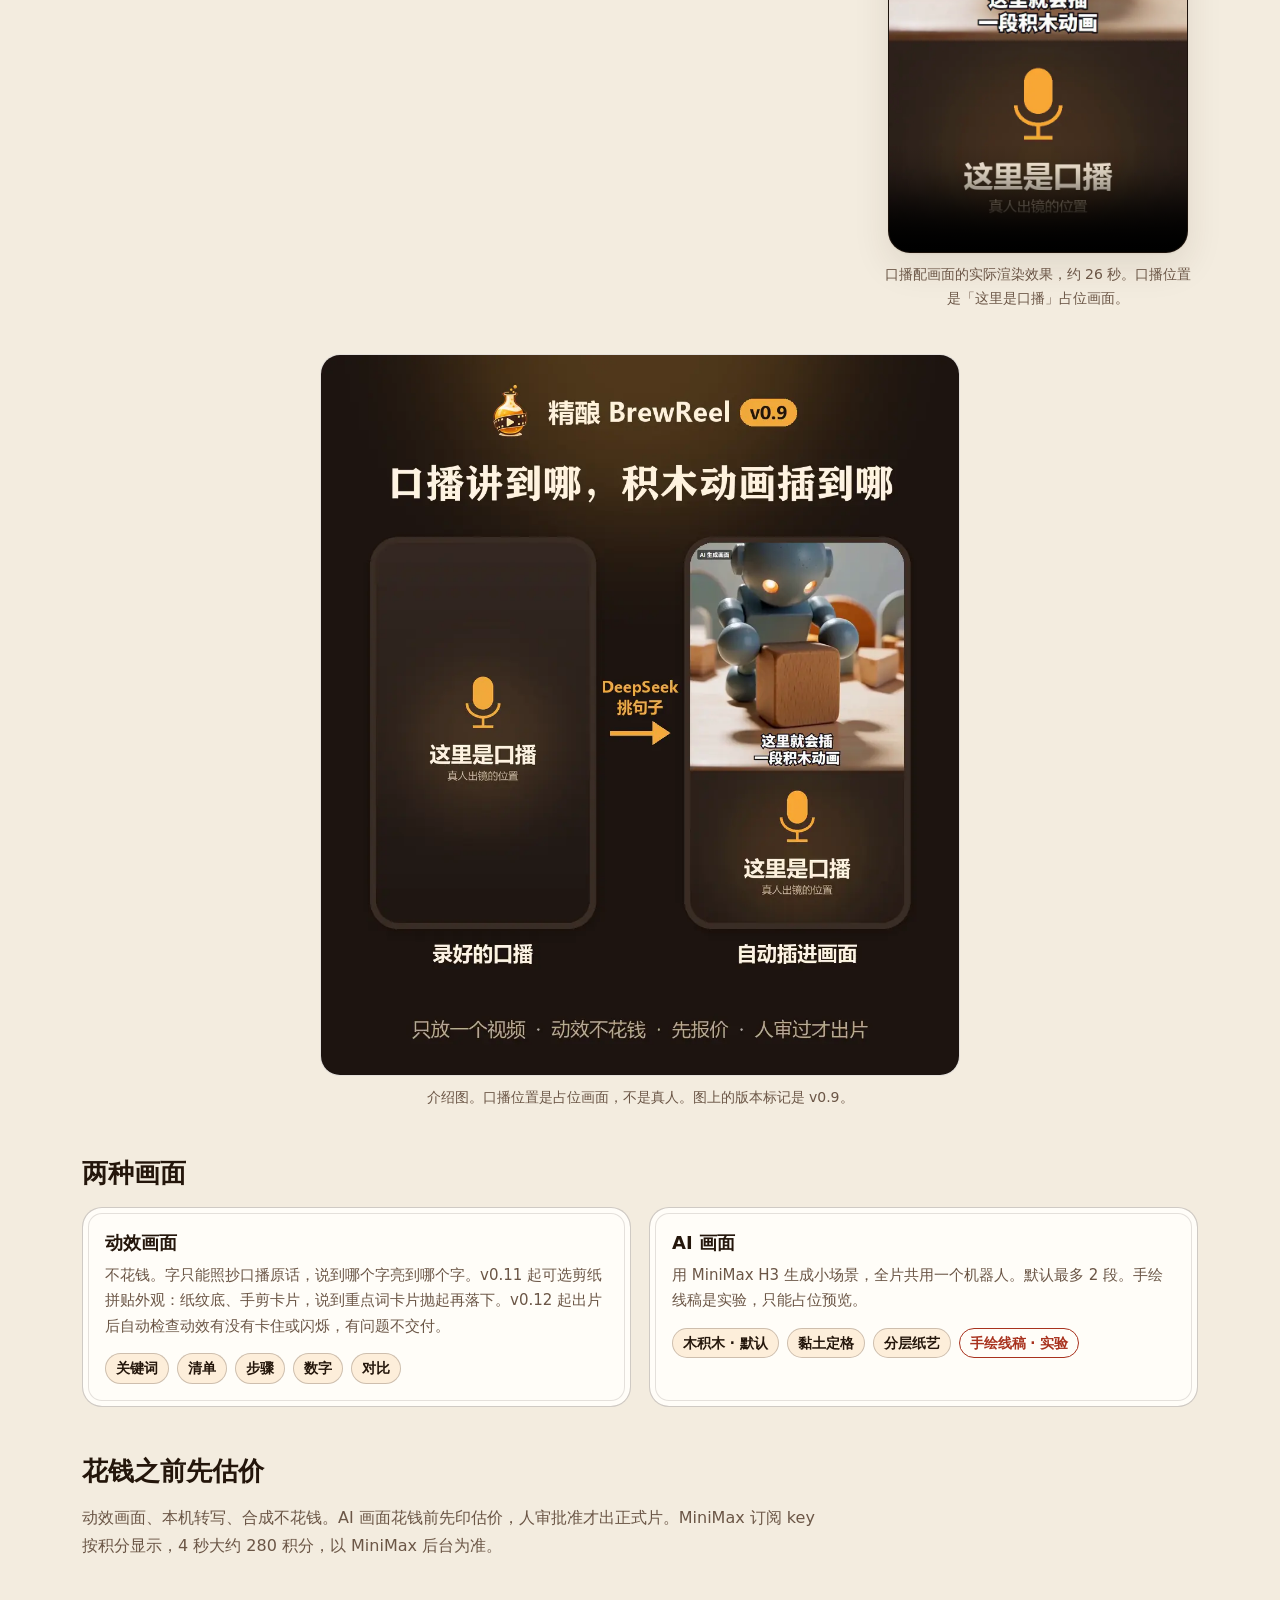
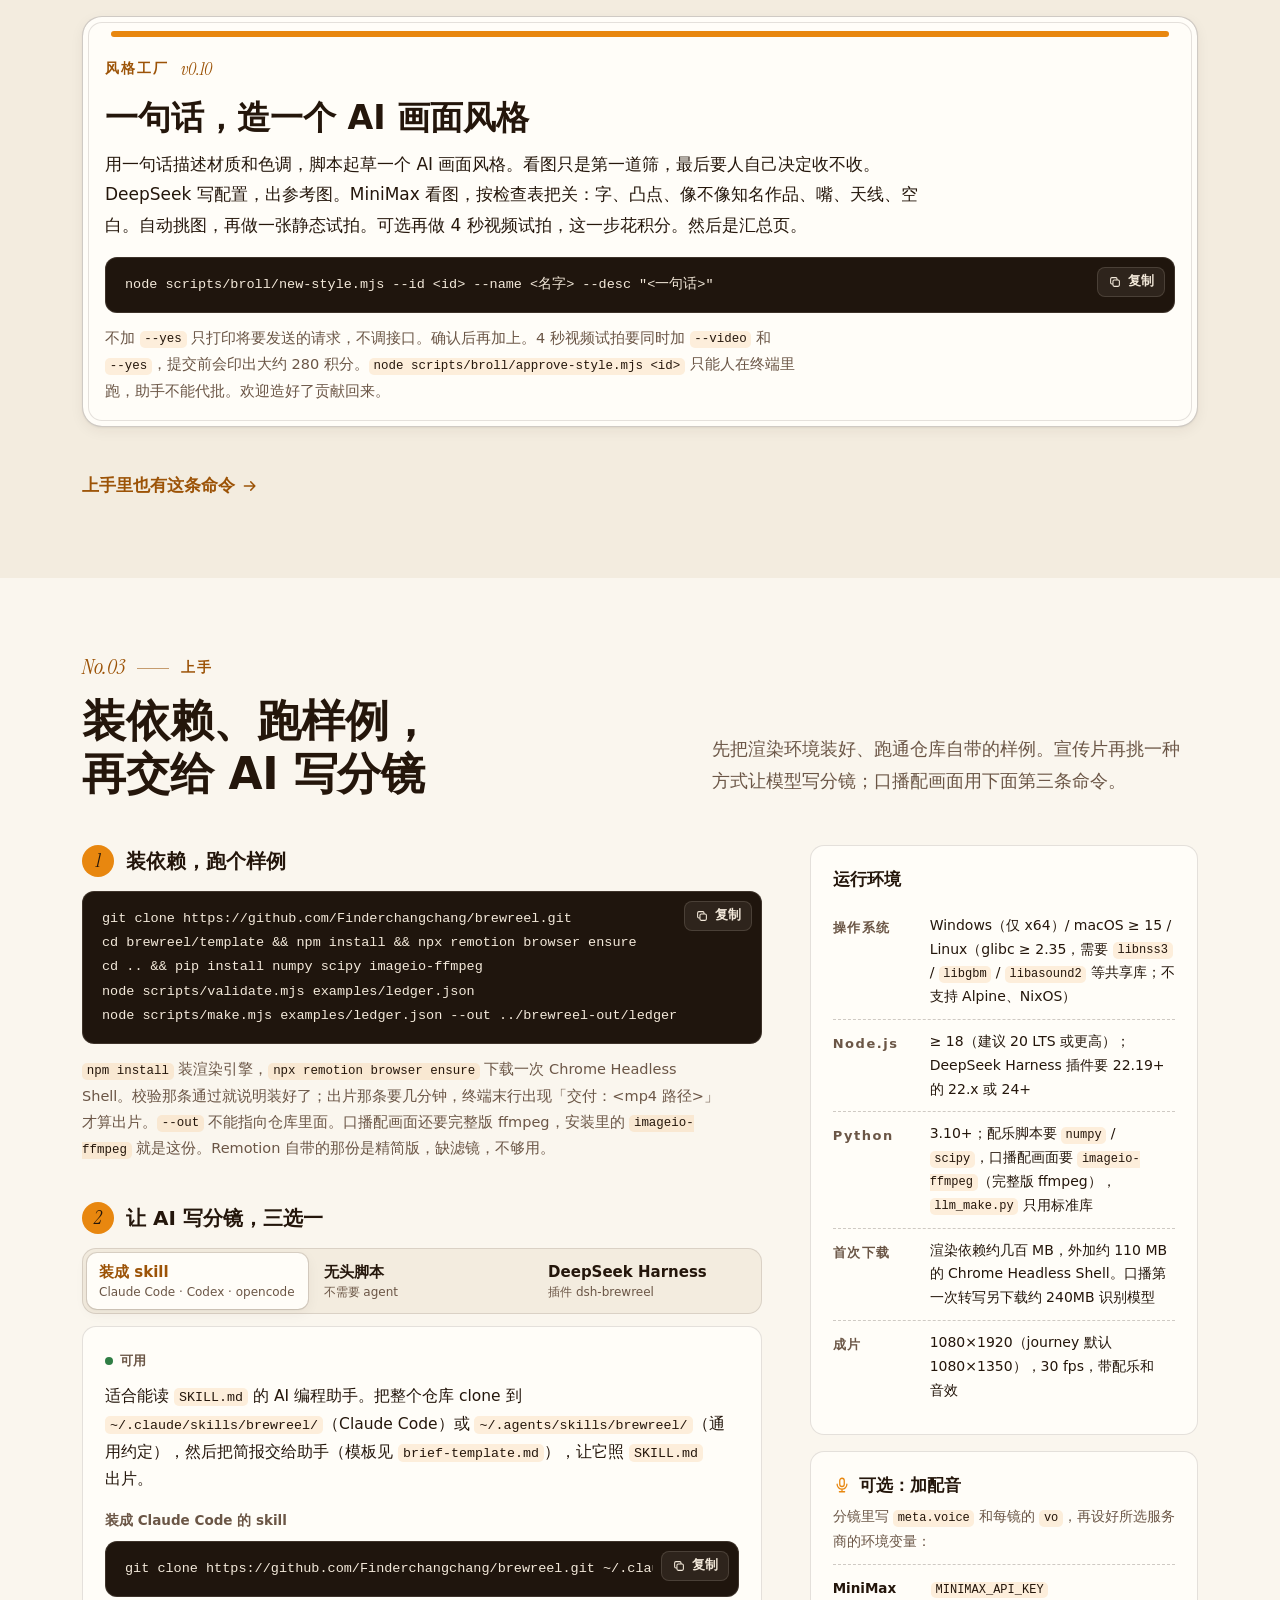
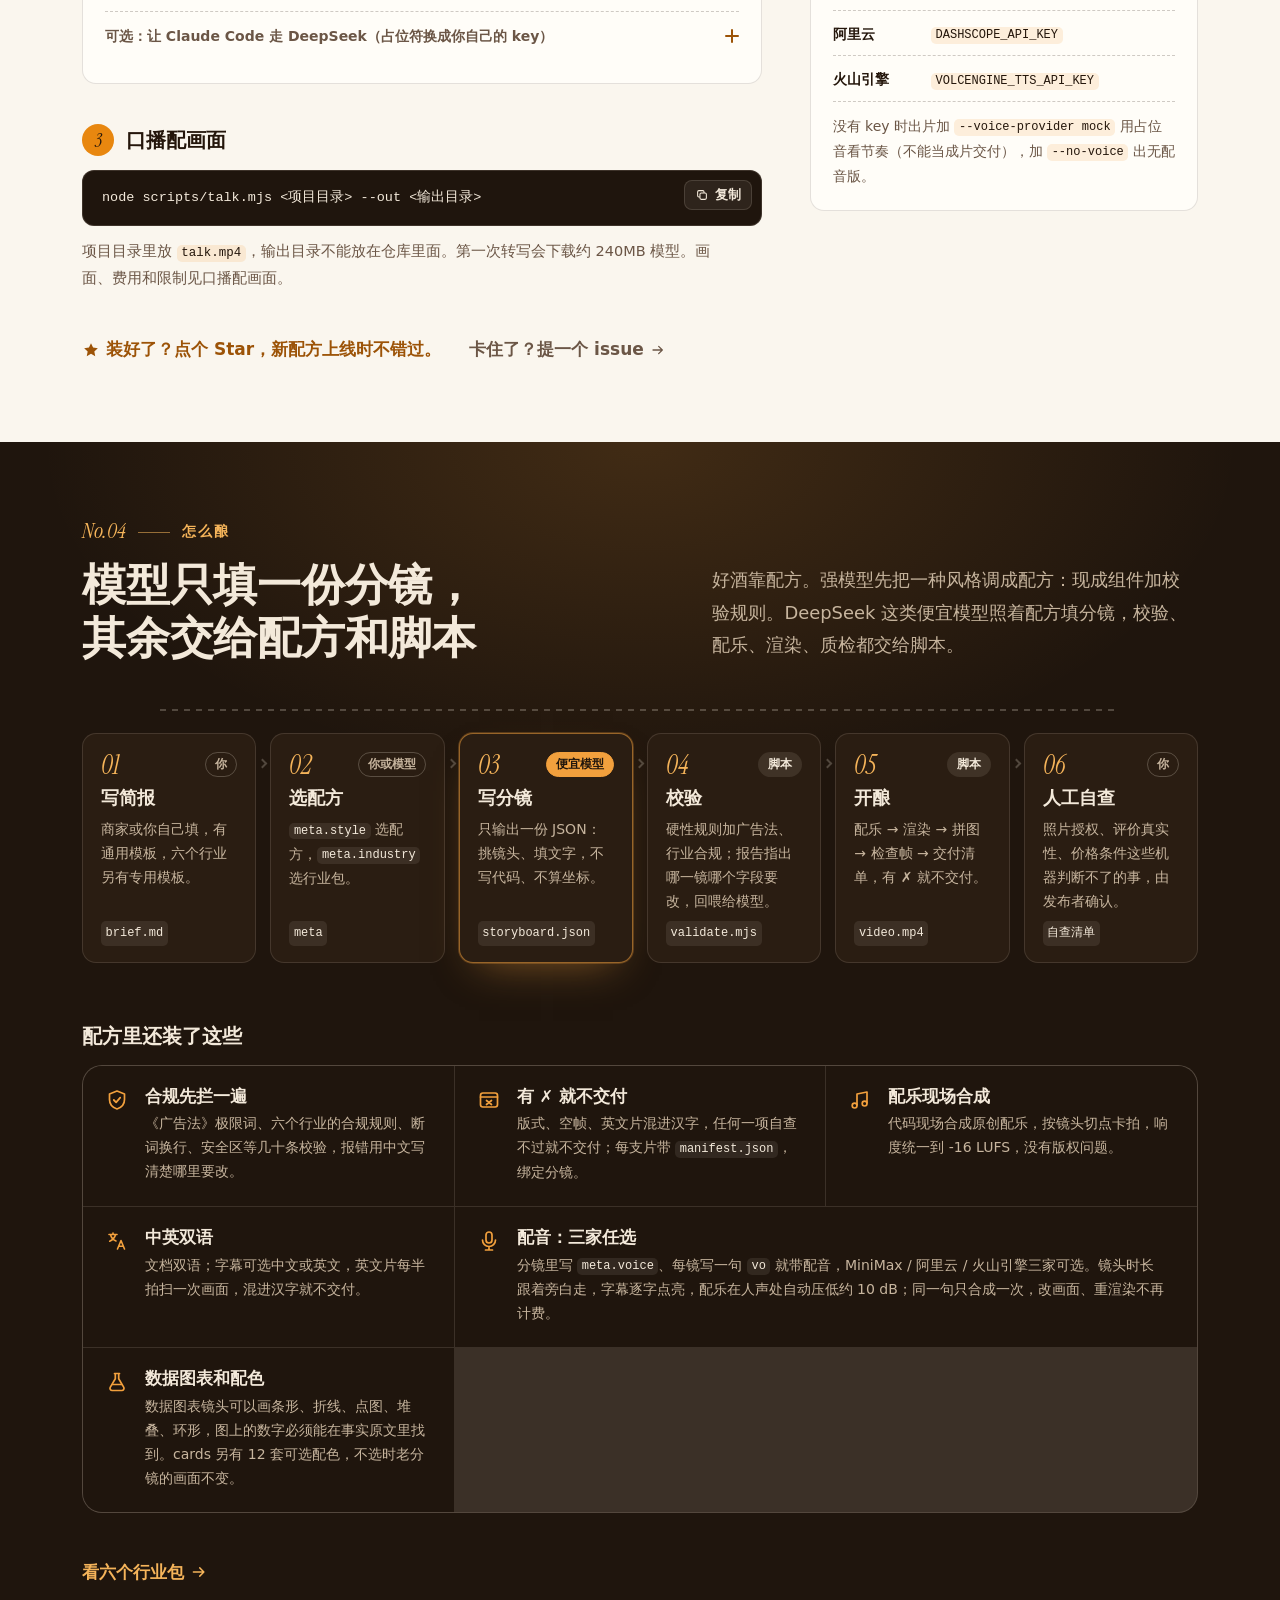
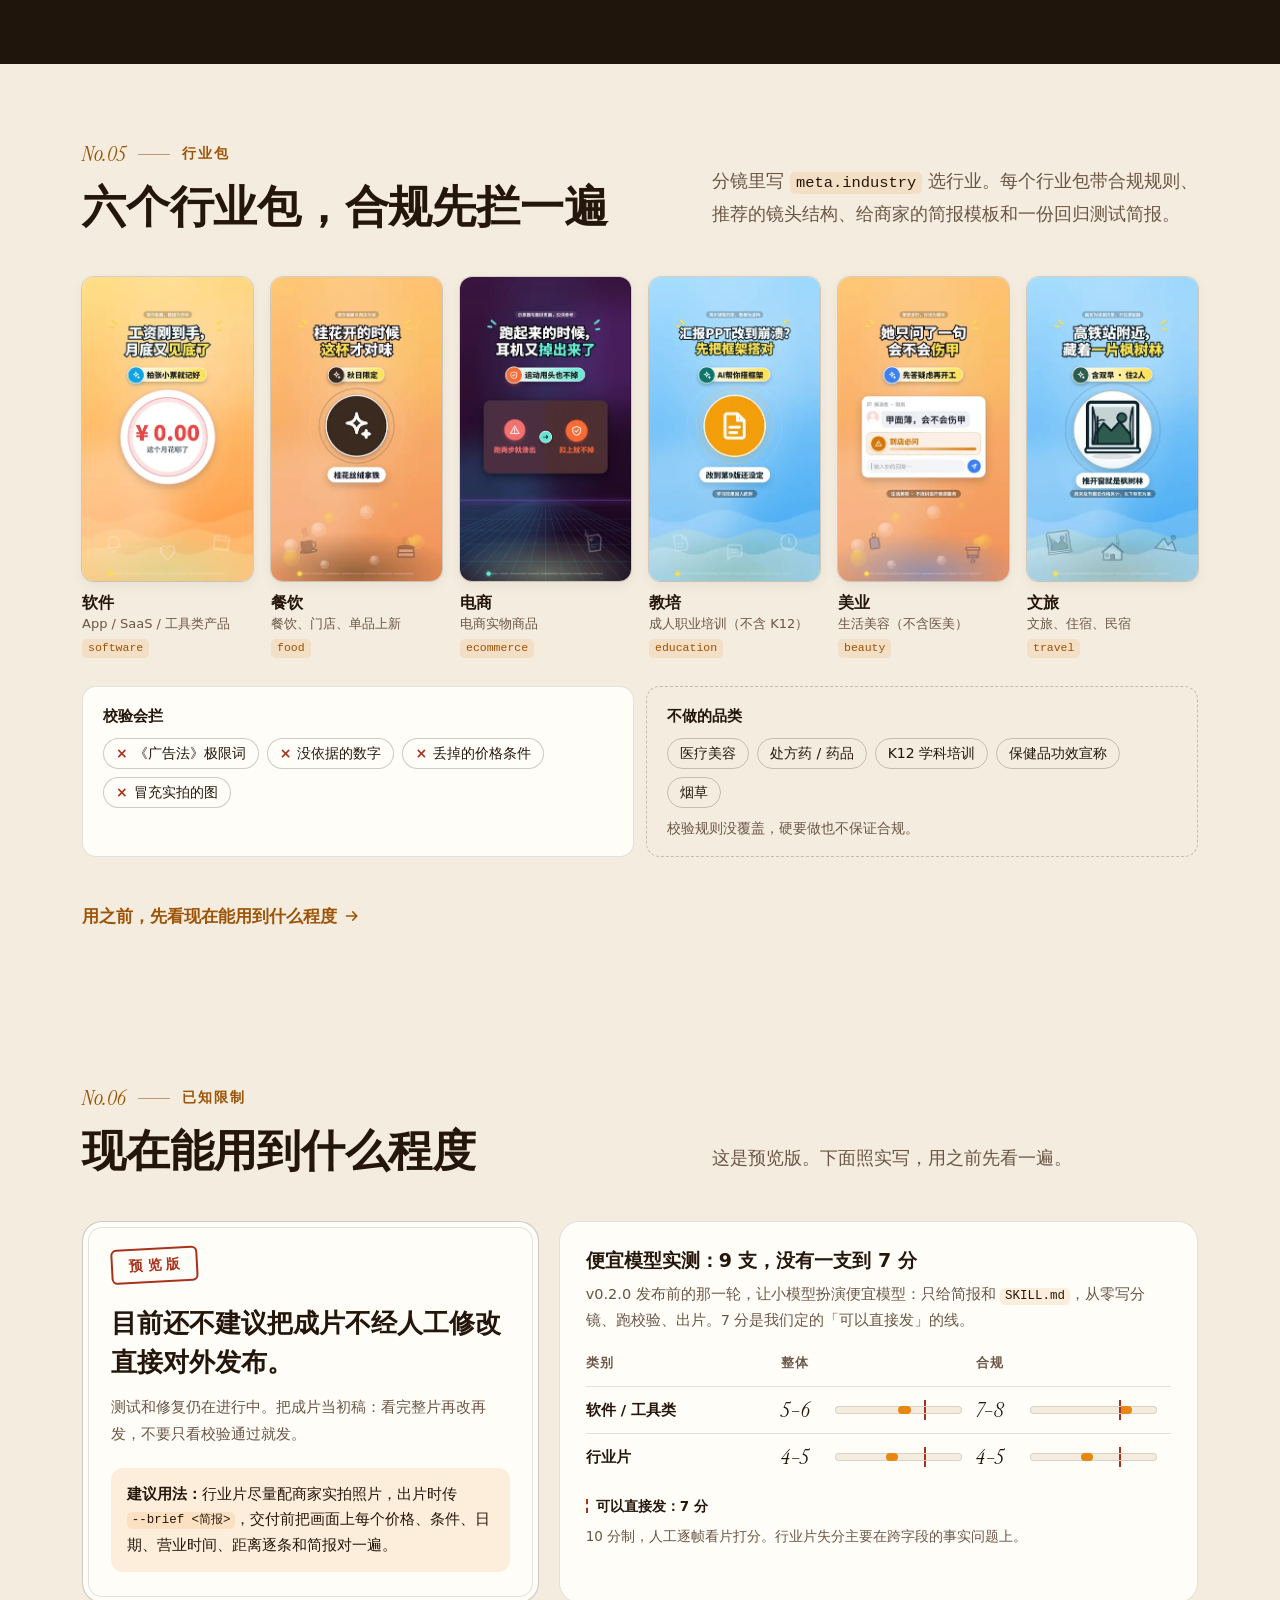
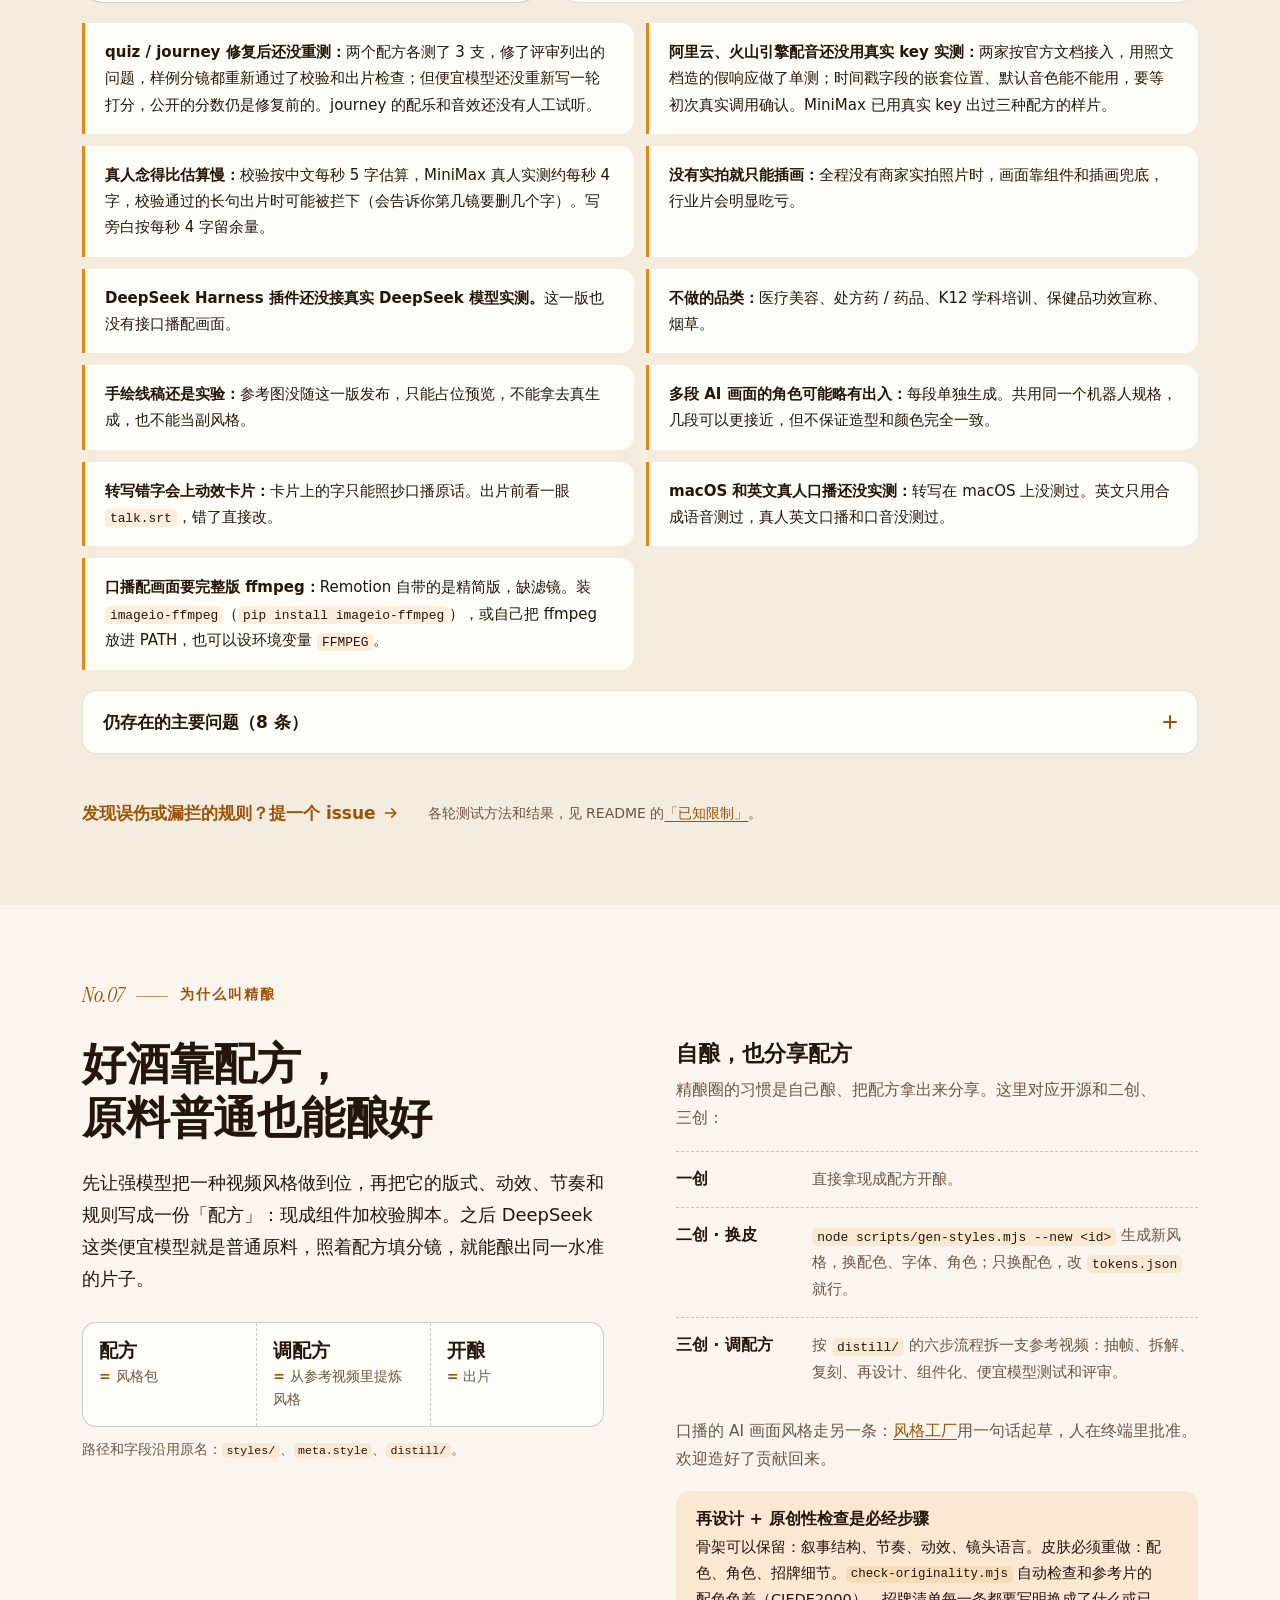
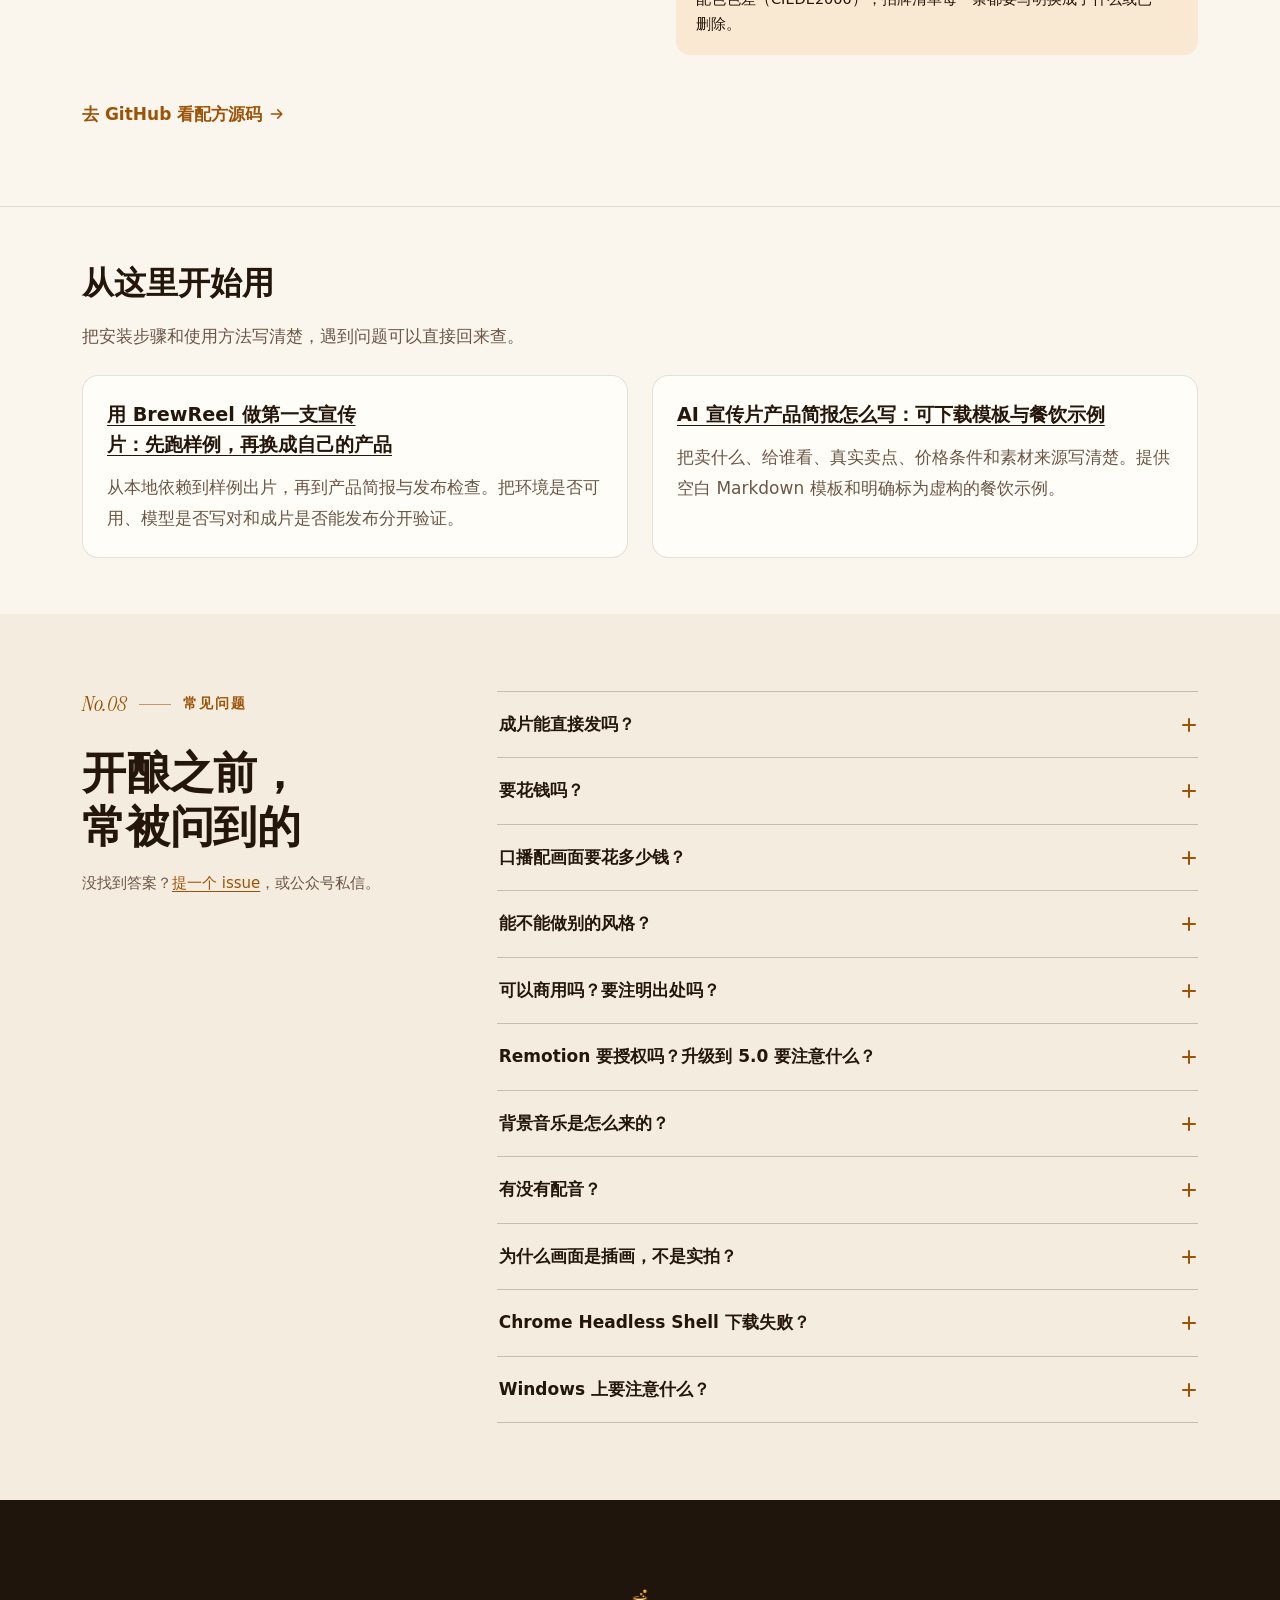
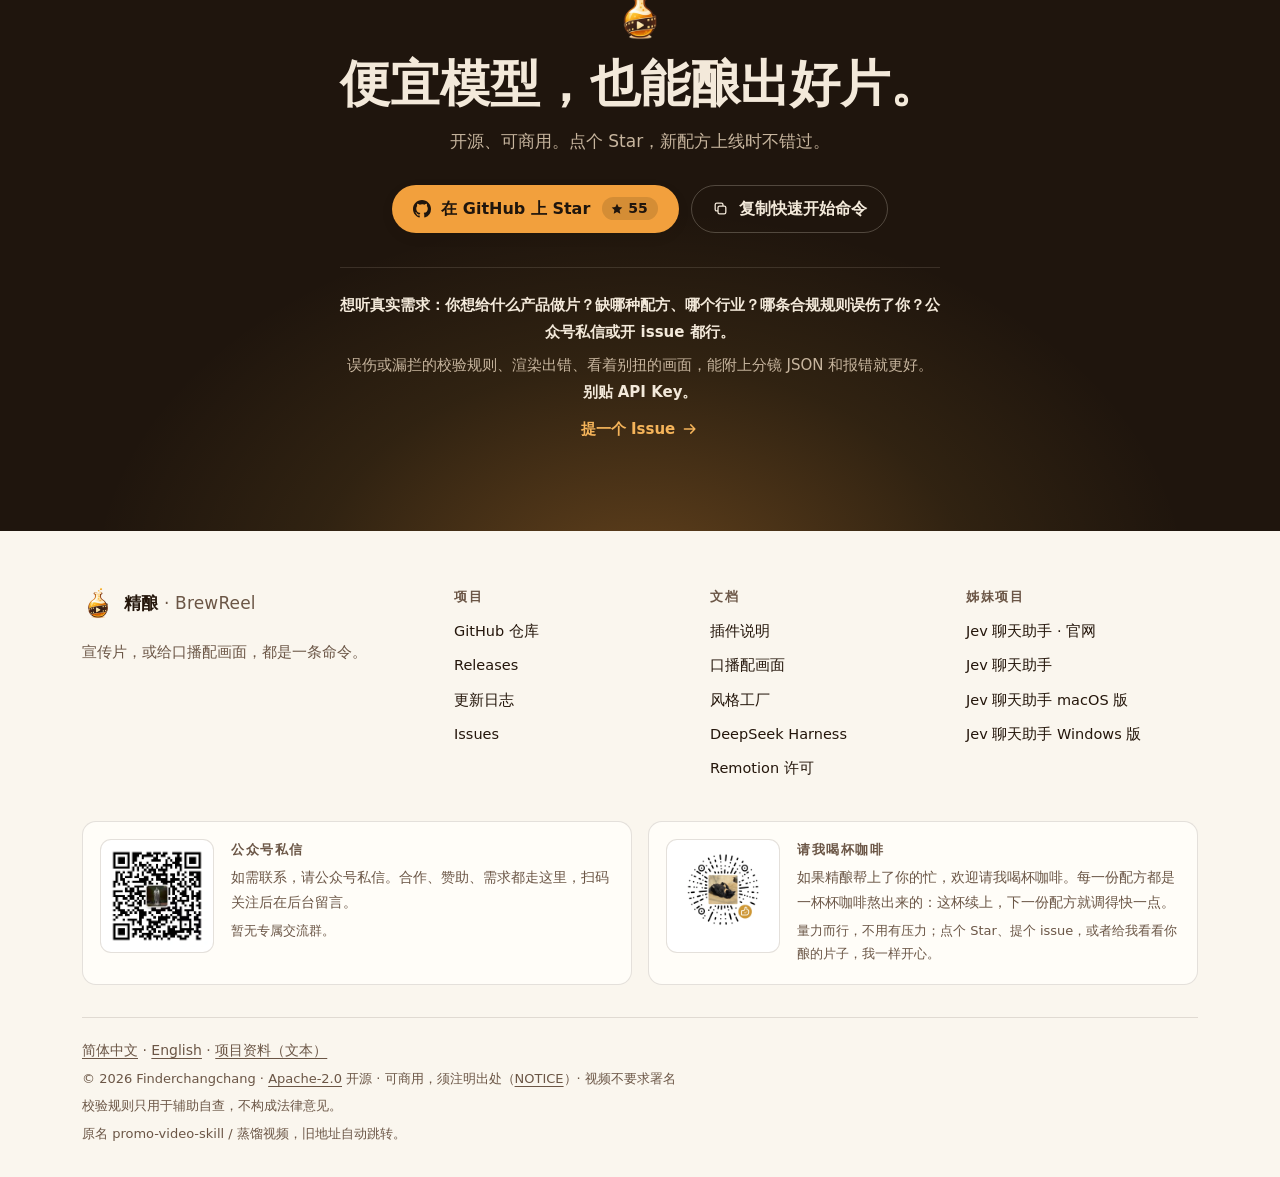
==== commit 3f0cc6bb: "docs: v0.14.0 version fallback Co-Authored-By: Claude Opus 5.5 <noreply@anthropic.com>" ====
--- a/index.html
+++ b/index.html
@@ -120,9 +120,9 @@
 <link rel="preconnect" href="https://fonts.gstatic.com" crossorigin>
 <link rel="stylesheet" href="https://fonts.googleapis.com/css2?family=Instrument+Serif:ital@0;1&amp;display=swap" media="print" onload="this.media='all'">
 <noscript><link rel="stylesheet" href="https://fonts.googleapis.com/css2?family=Instrument+Serif:ital@0;1&amp;display=swap"></noscript>
-<link rel="stylesheet" href="style.css?v=20261010a">
-<script defer src="i18n.js?v=20261010a"></script>
-<script defer src="main.js?v=20261010a"></script>
+<link rel="stylesheet" href="style.css?v=20261010b">
+<script defer src="i18n.js?v=20261010b"></script>
+<script defer src="main.js?v=20261010b"></script>
 <script defer src="https://umami.jisikeji.cn/script.js" data-website-id="c80c17ab-9413-4d0b-a359-171bc2a23bc9"></script>
 </head>
 <body>
@@ -184,7 +184,7 @@
 <section class="hero" id="top">
   <div class="wrap hero-grid">
     <div class="hero-copy">
-      <p class="eyebrow"><span data-i18n="hero.eyebrow">开源 · Apache-2.0 · 可商用 · 预览版</span><span class="eyebrow-ver" data-brew-version>v0.13.0</span></p>
+      <p class="eyebrow"><span data-i18n="hero.eyebrow">开源 · Apache-2.0 · 可商用 · 预览版</span><span class="eyebrow-ver" data-brew-version>v0.14.0</span></p>
       <h1 class="hero-title" data-i18n="hero.title">便宜模型，<br><span class='hl'>也能酿出好片</span></h1>
       <p class="hero-sub" data-i18n="hero.sub">两条路，都是一条命令：写一份产品简报，出一支竖版宣传片；或只放一段口播，配上解释用的画面。</p>
 
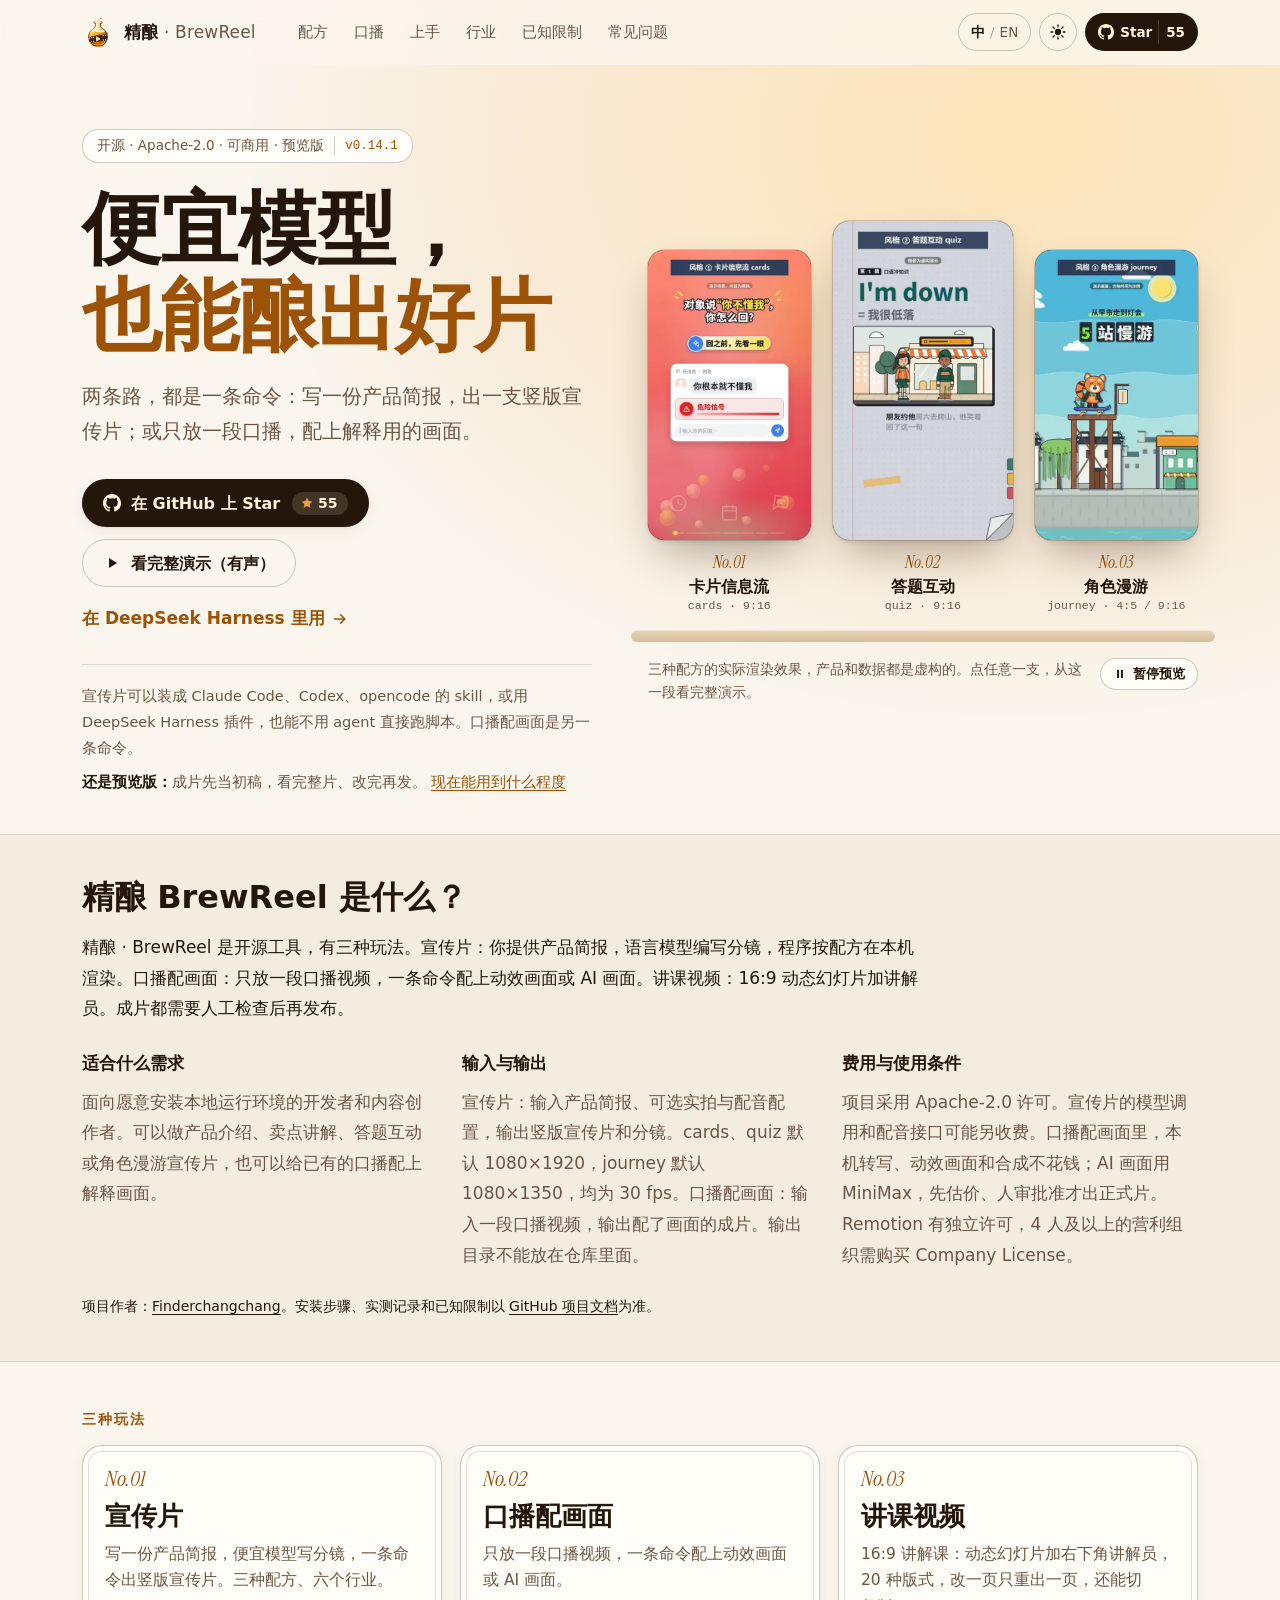
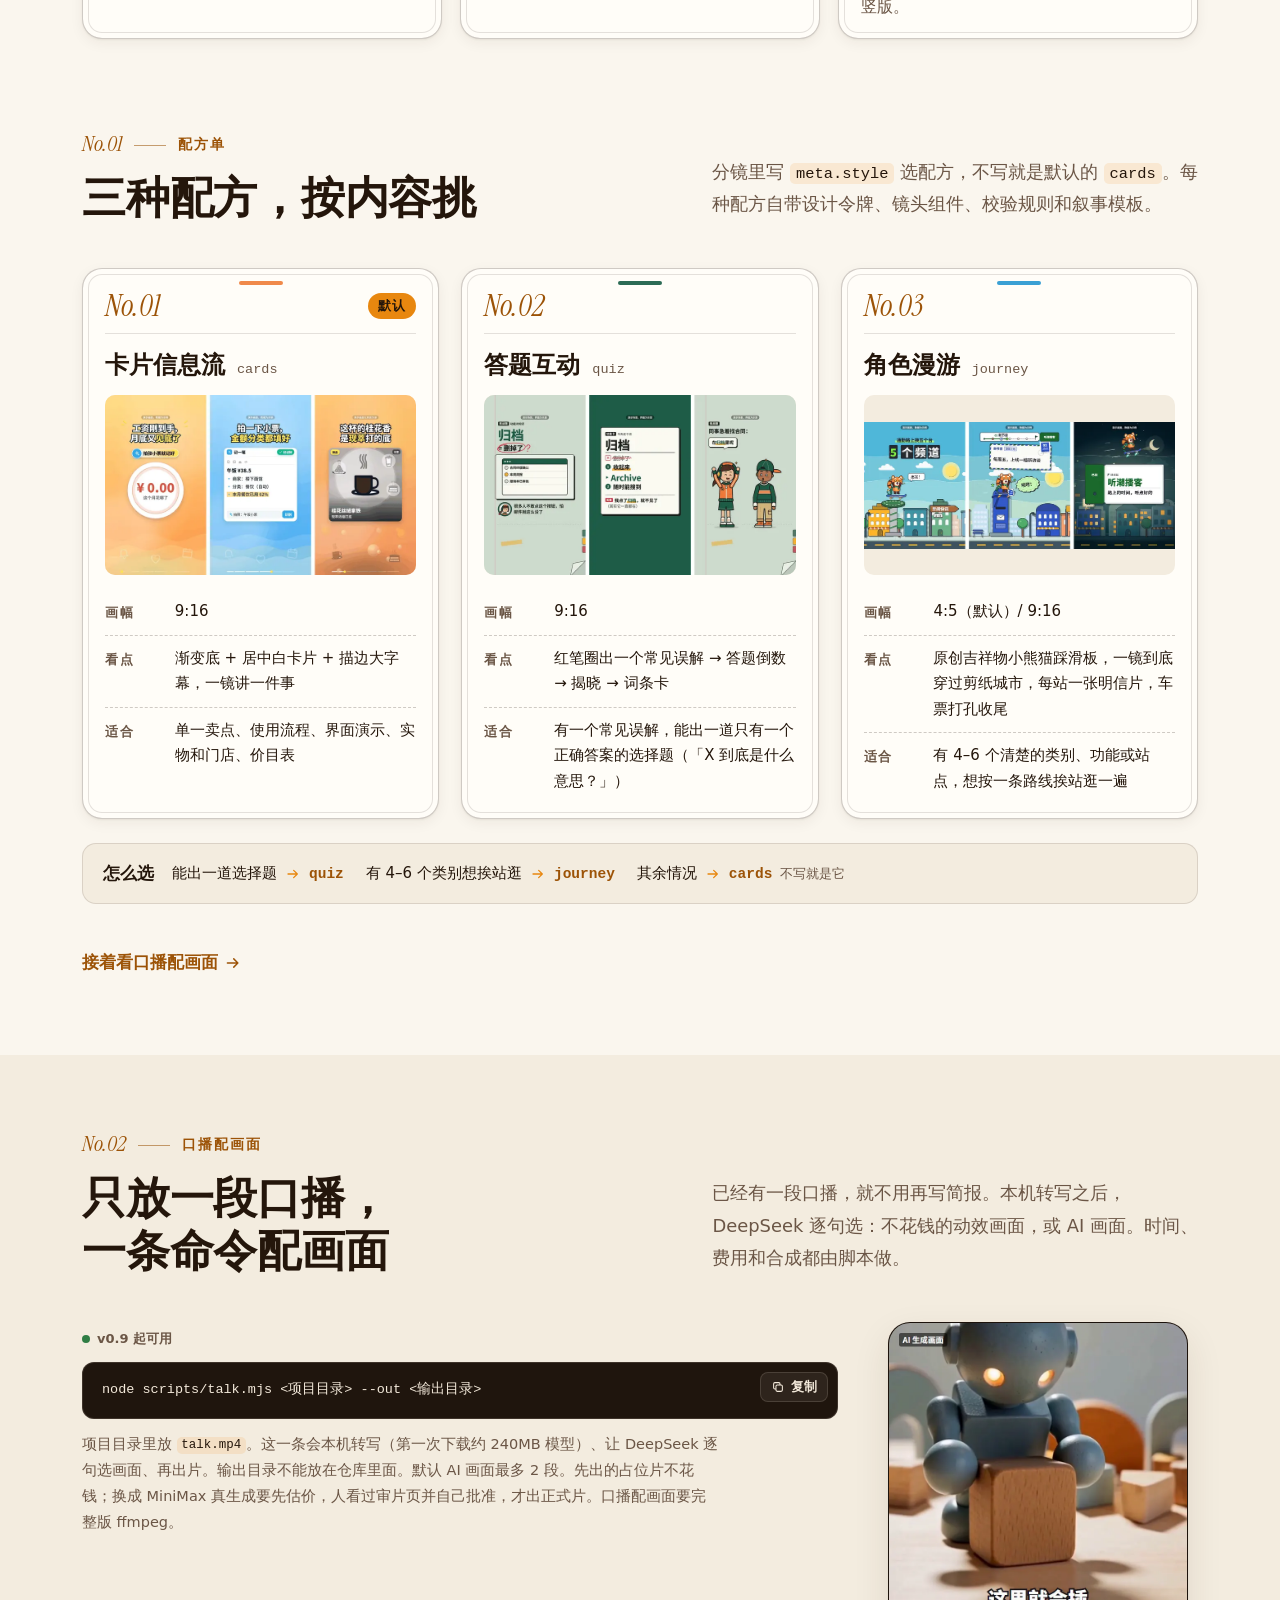
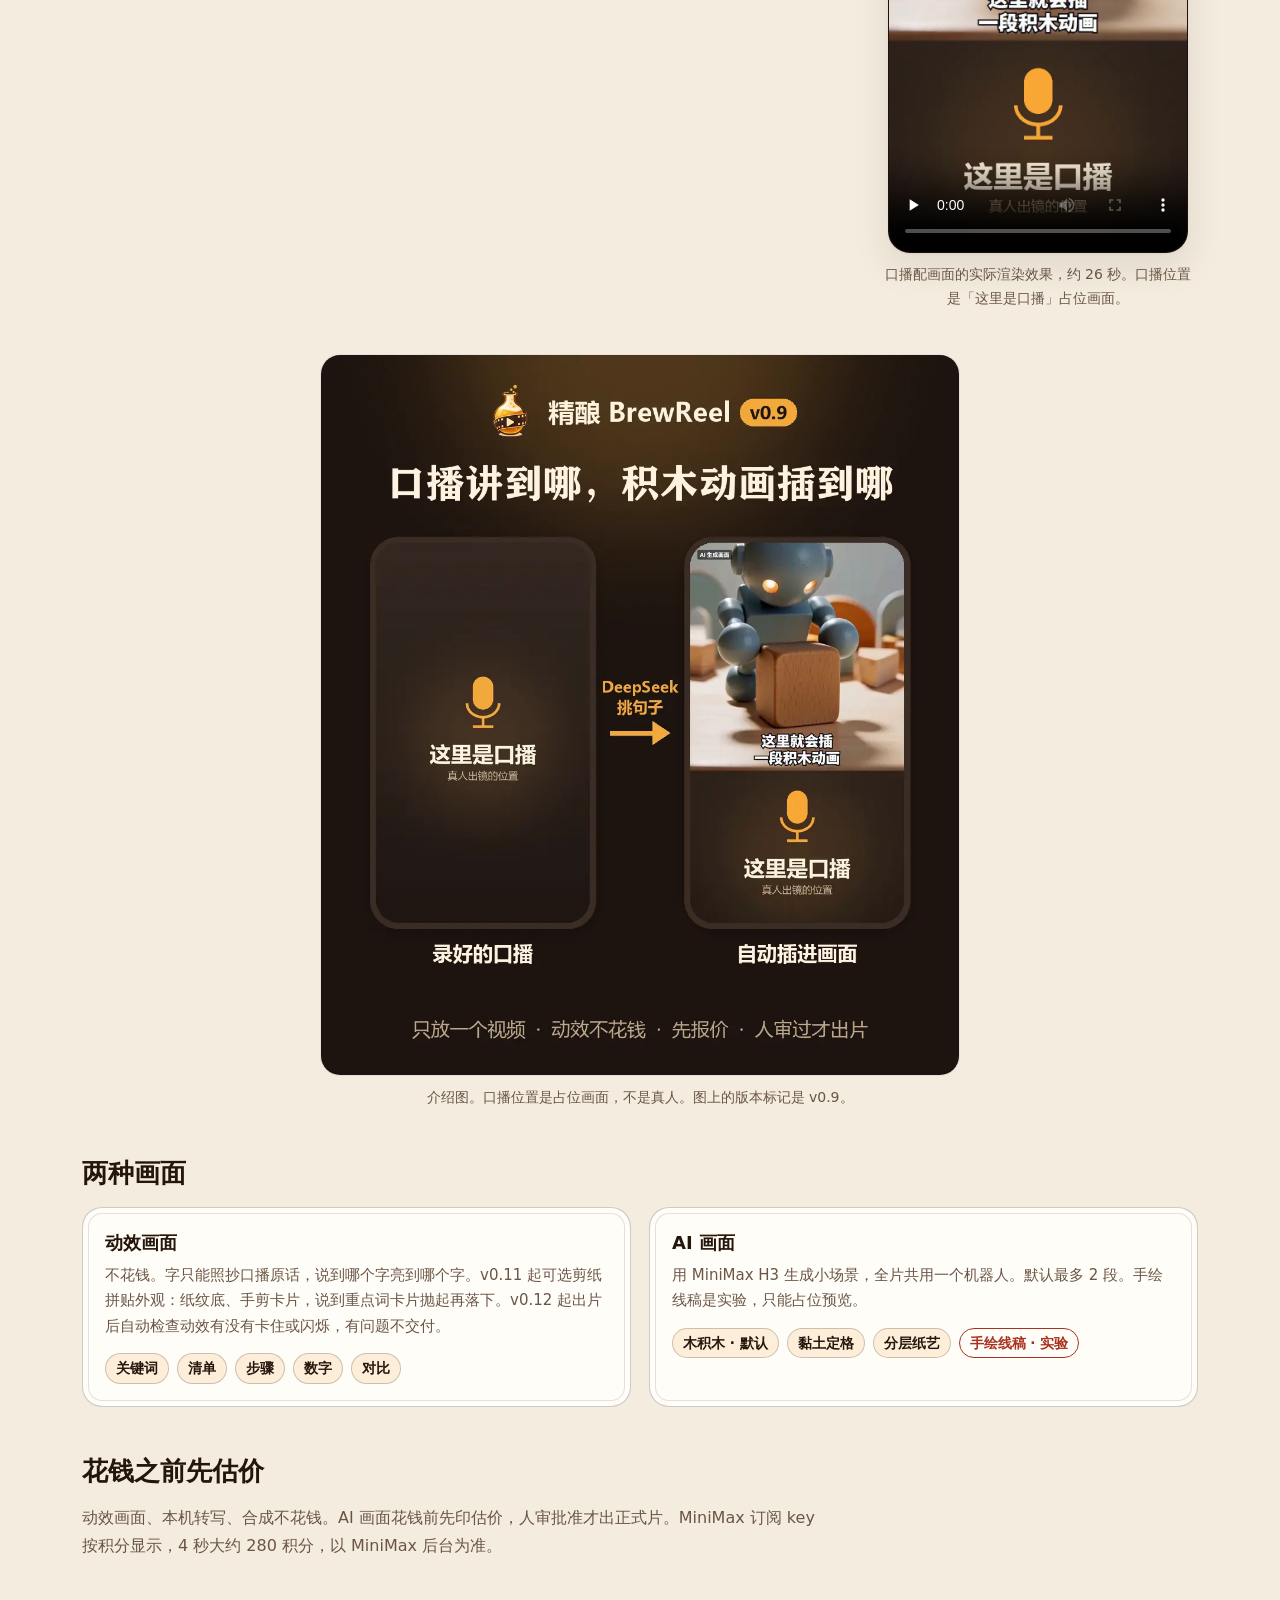
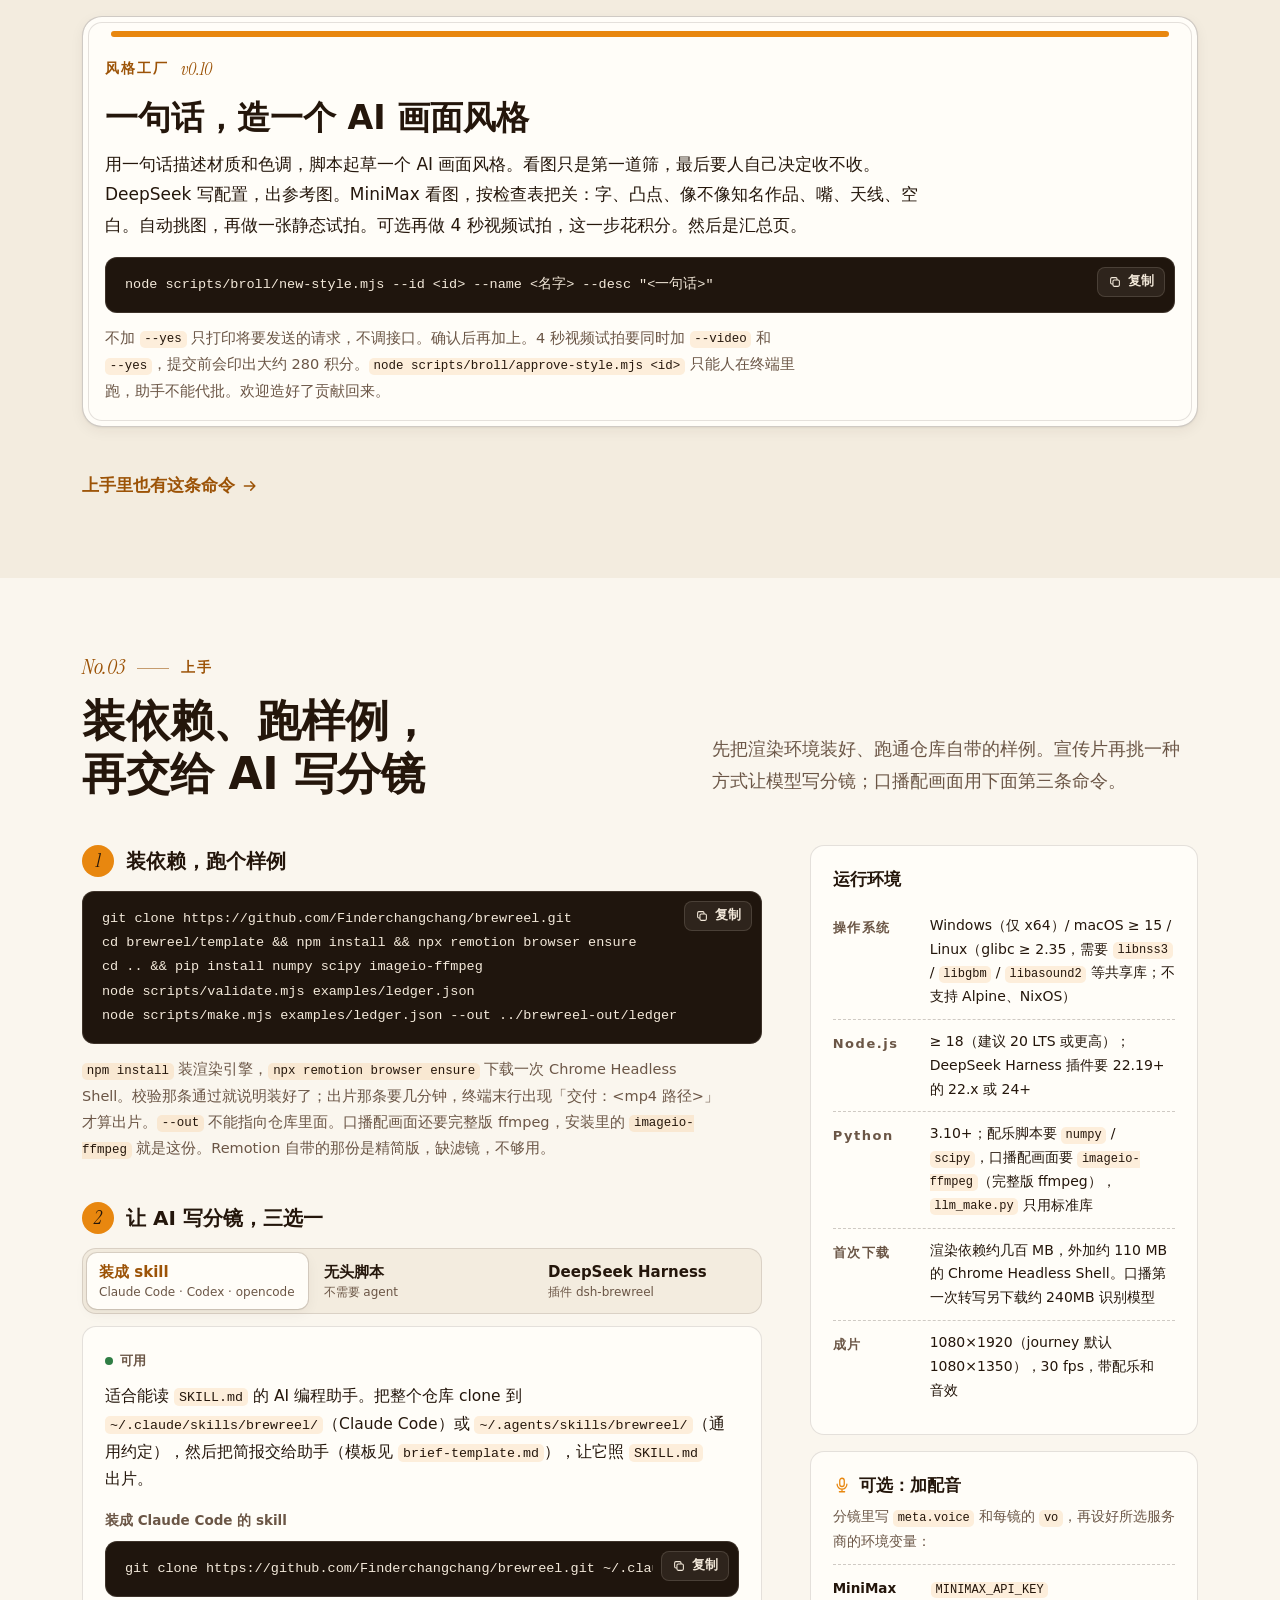
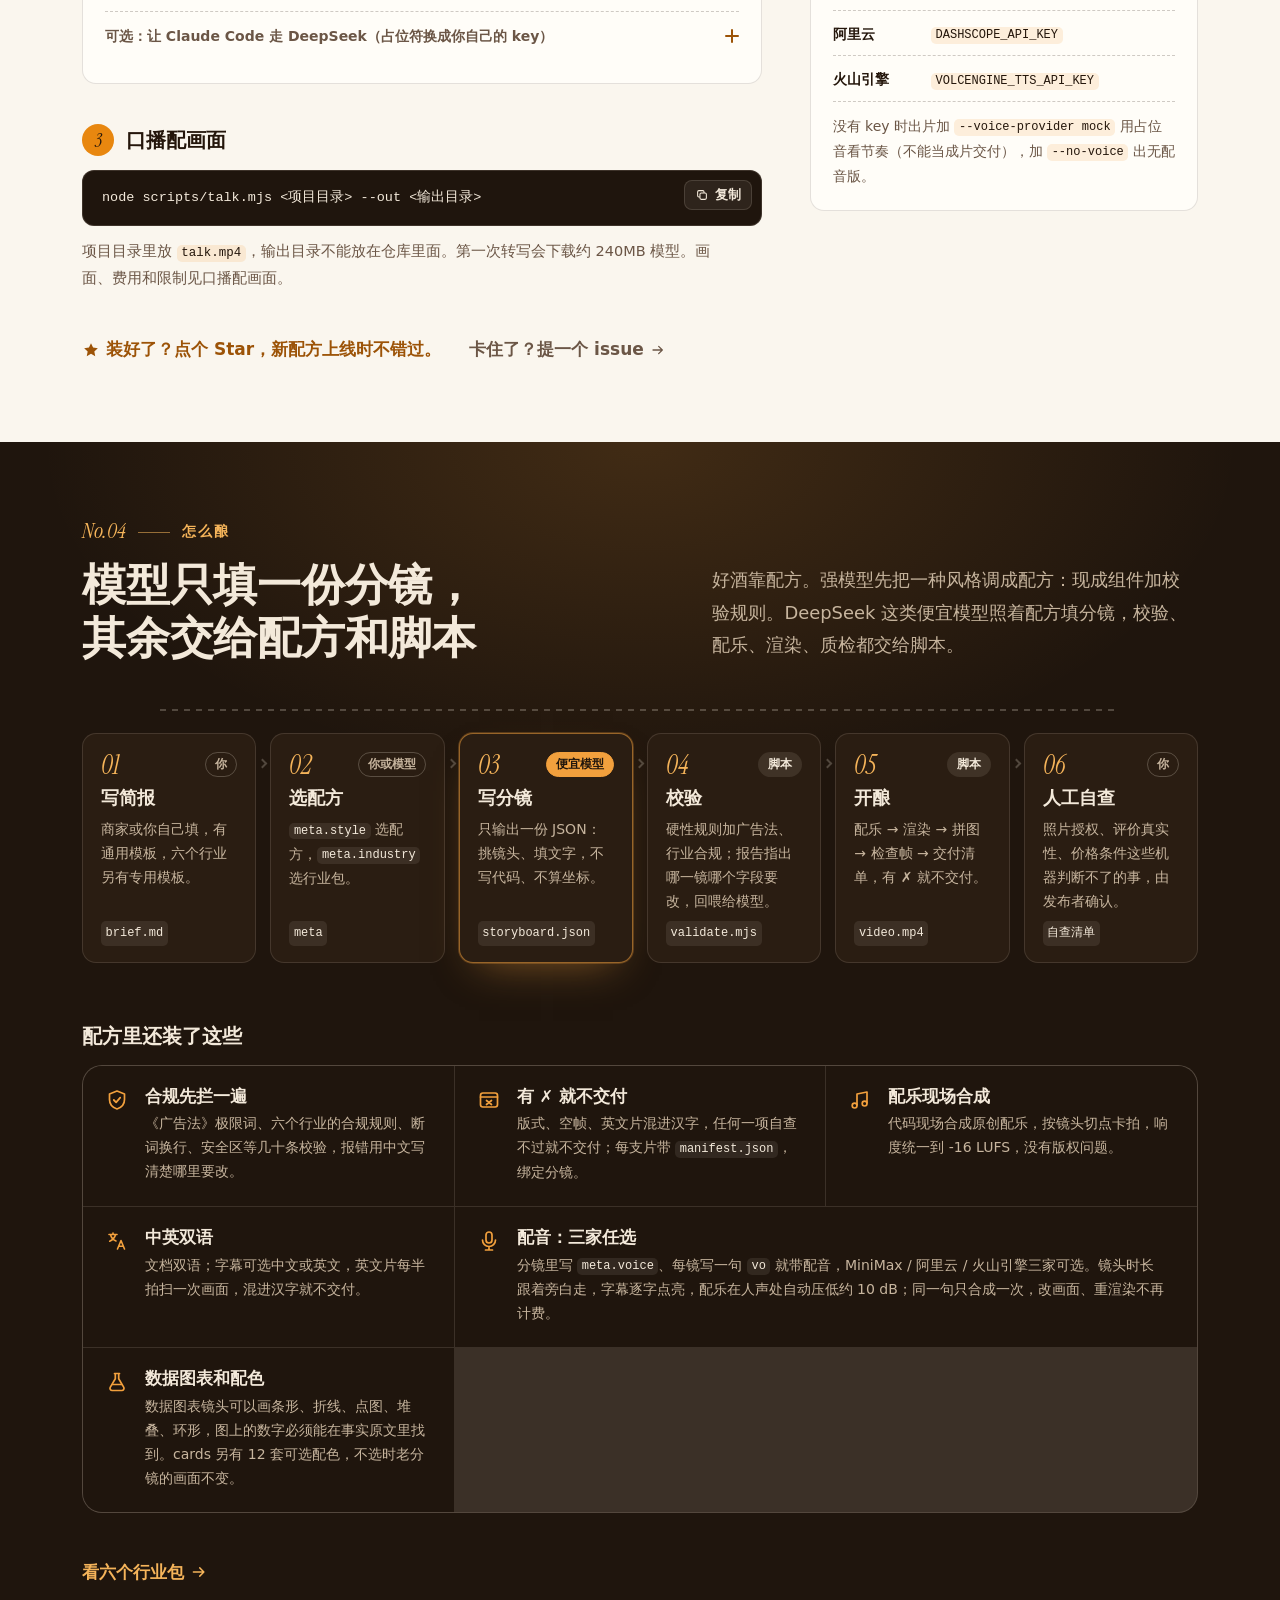
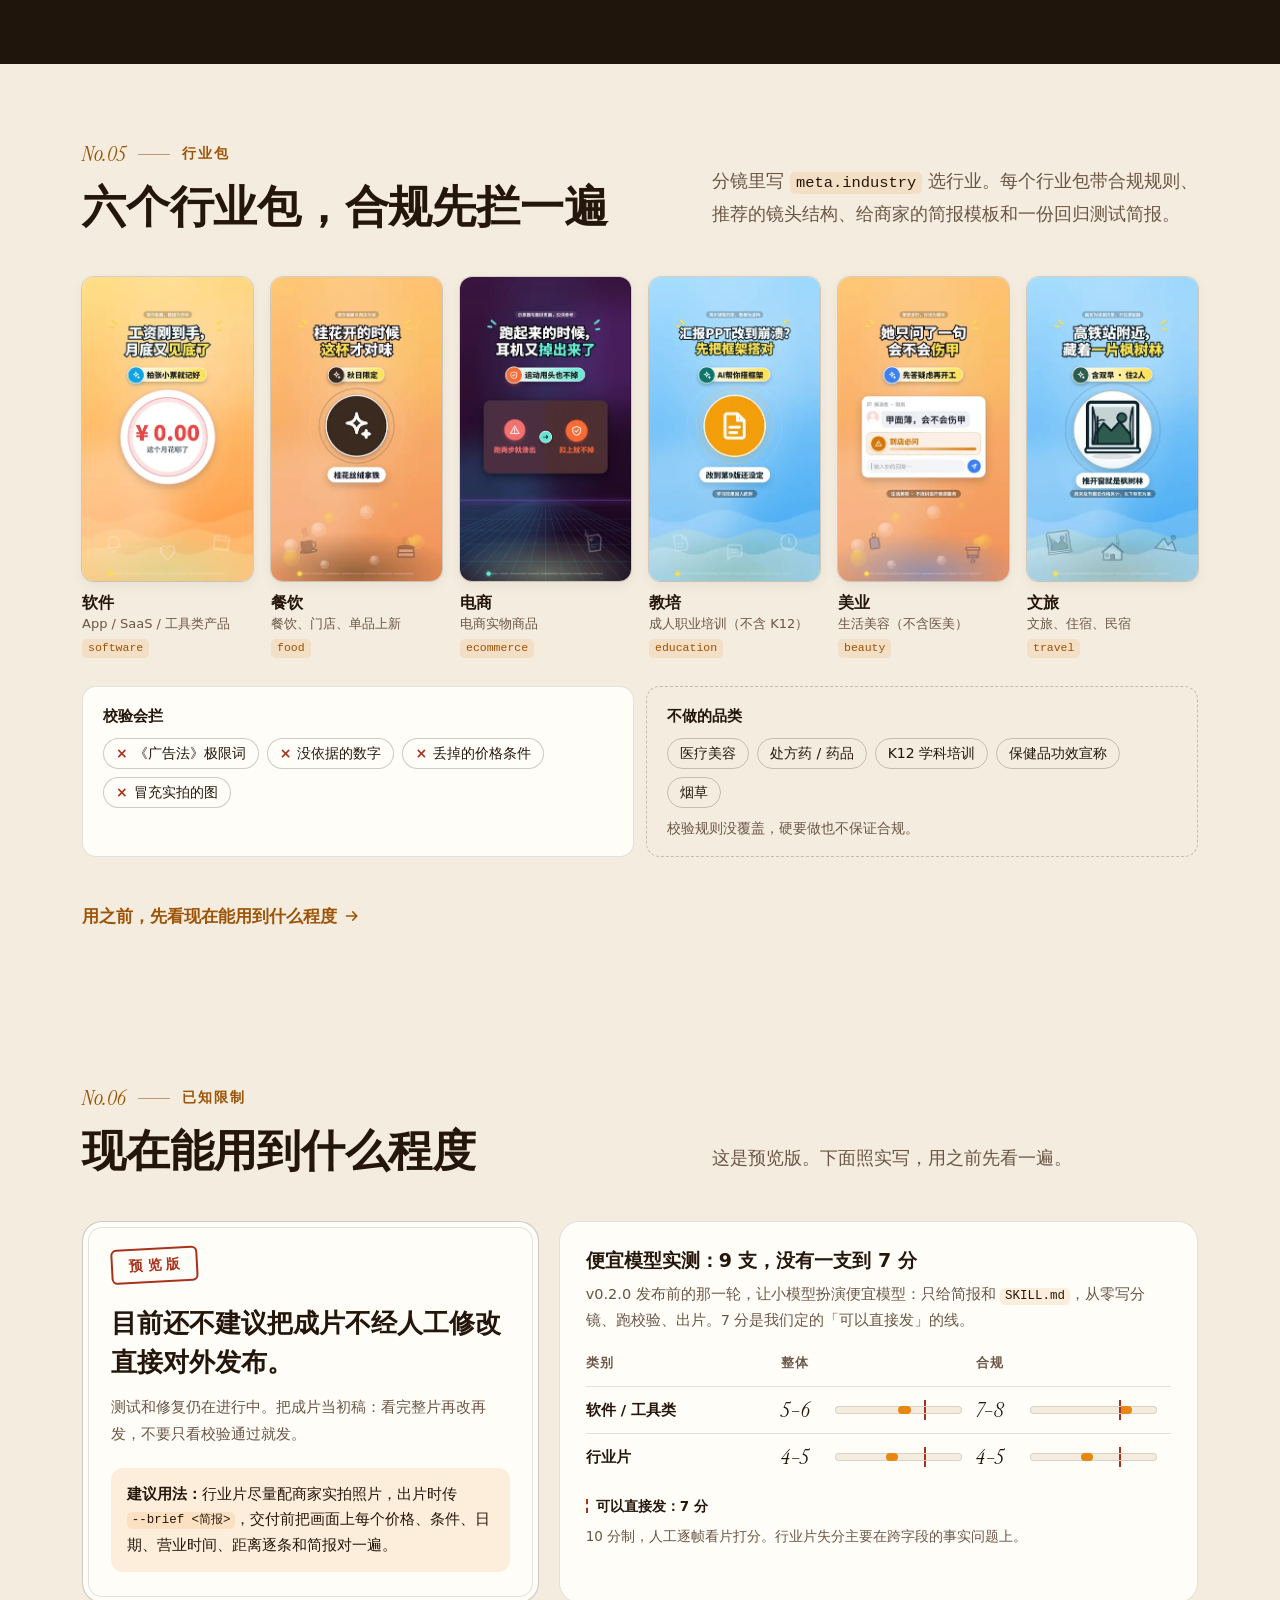
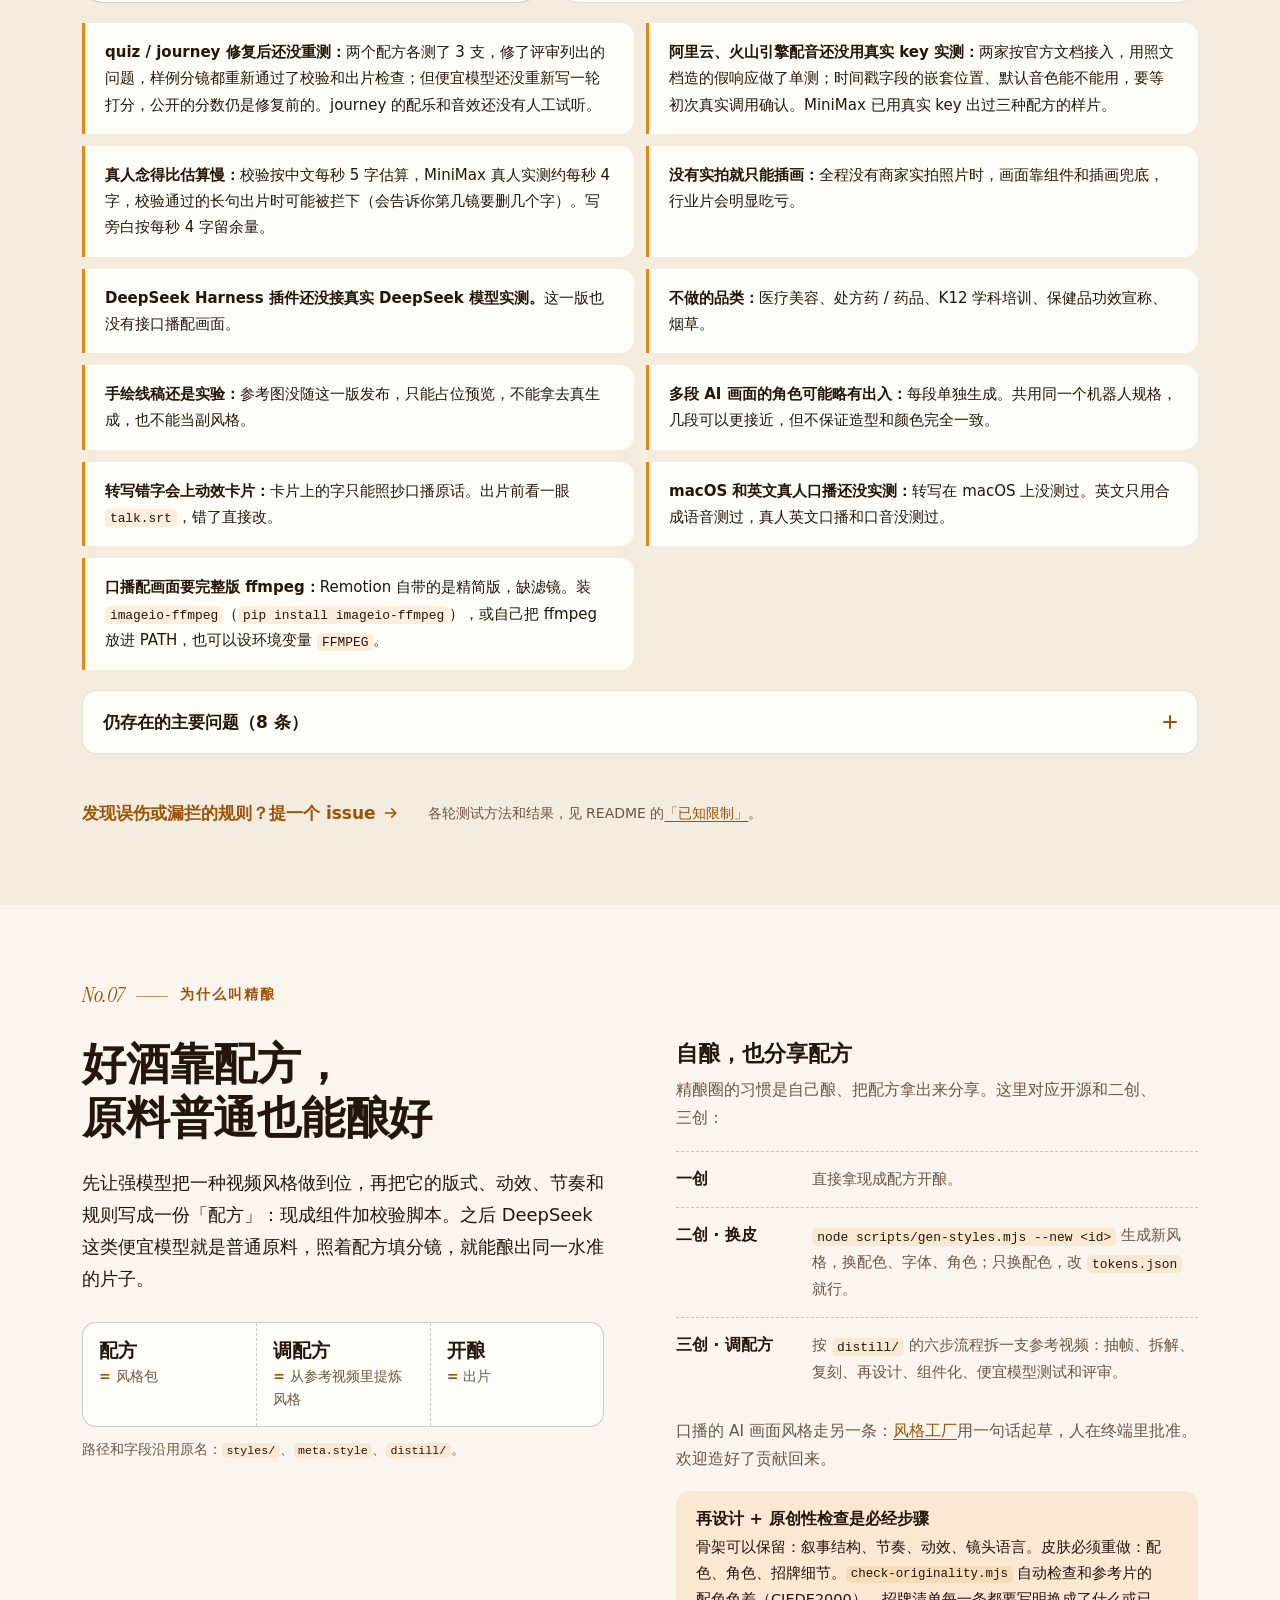
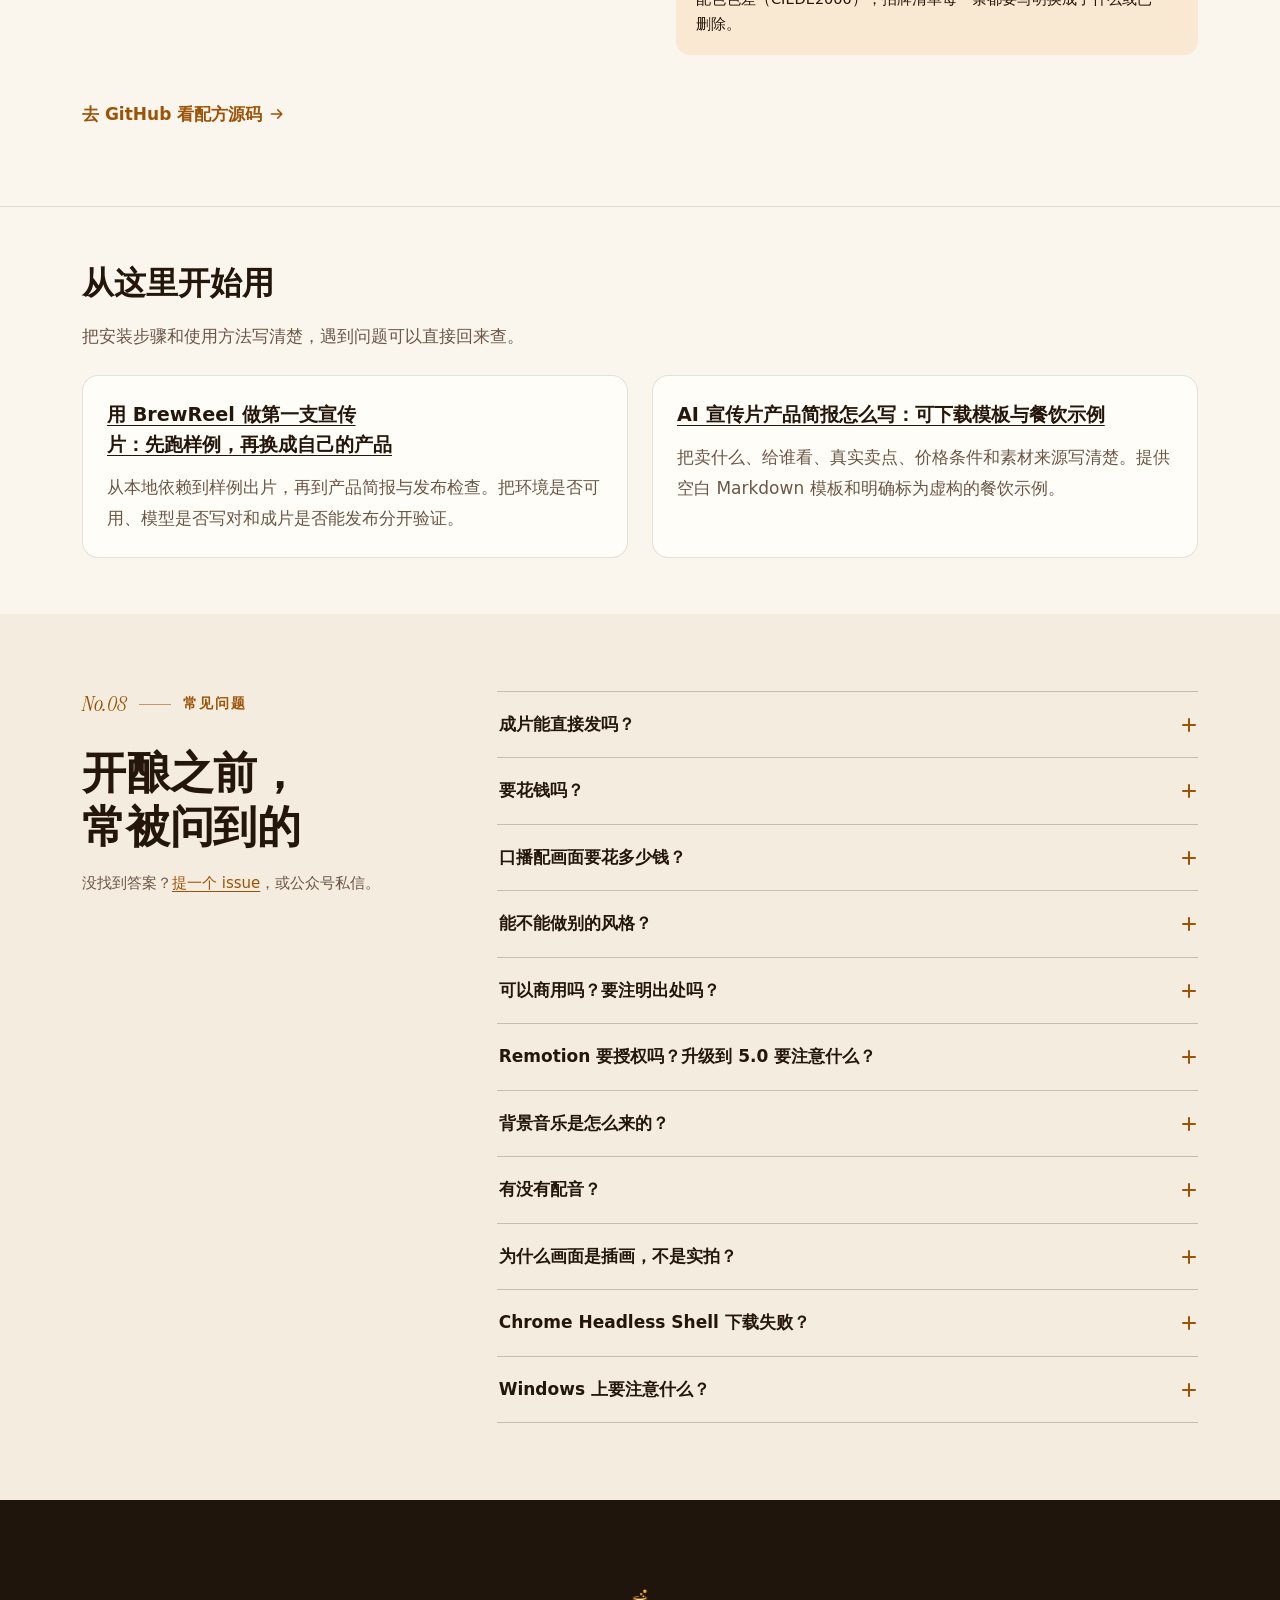
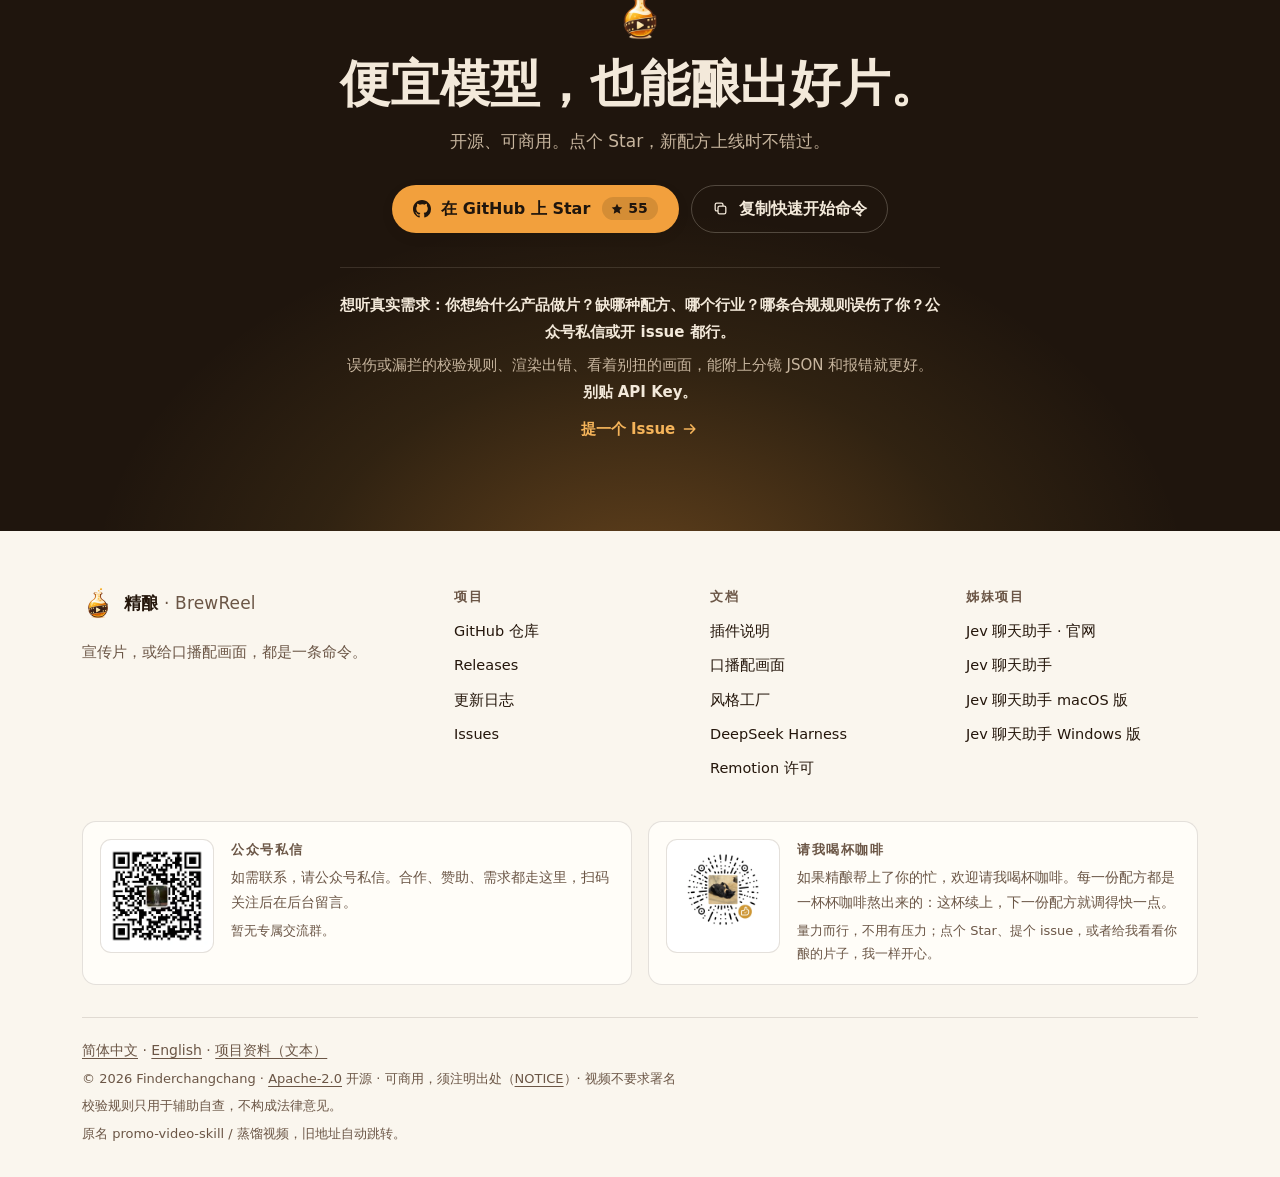
==== commit f3ba4d0a: "docs: v0.14.1 version fallback Co-Authored-By: Claude Opus 5.5 <noreply@anthropic.com>" ====
--- a/index.html
+++ b/index.html
@@ -120,9 +120,9 @@
 <link rel="preconnect" href="https://fonts.gstatic.com" crossorigin>
 <link rel="stylesheet" href="https://fonts.googleapis.com/css2?family=Instrument+Serif:ital@0;1&amp;display=swap" media="print" onload="this.media='all'">
 <noscript><link rel="stylesheet" href="https://fonts.googleapis.com/css2?family=Instrument+Serif:ital@0;1&amp;display=swap"></noscript>
-<link rel="stylesheet" href="style.css?v=20261010b">
-<script defer src="i18n.js?v=20261010b"></script>
-<script defer src="main.js?v=20261010b"></script>
+<link rel="stylesheet" href="style.css?v=20261011a">
+<script defer src="i18n.js?v=20261011a"></script>
+<script defer src="main.js?v=20261011a"></script>
 <script defer src="https://umami.jisikeji.cn/script.js" data-website-id="c80c17ab-9413-4d0b-a359-171bc2a23bc9"></script>
 </head>
 <body>
@@ -184,7 +184,7 @@
 <section class="hero" id="top">
   <div class="wrap hero-grid">
     <div class="hero-copy">
-      <p class="eyebrow"><span data-i18n="hero.eyebrow">开源 · Apache-2.0 · 可商用 · 预览版</span><span class="eyebrow-ver" data-brew-version>v0.14.0</span></p>
+      <p class="eyebrow"><span data-i18n="hero.eyebrow">开源 · Apache-2.0 · 可商用 · 预览版</span><span class="eyebrow-ver" data-brew-version>v0.14.1</span></p>
       <h1 class="hero-title" data-i18n="hero.title">便宜模型，<br><span class='hl'>也能酿出好片</span></h1>
       <p class="hero-sub" data-i18n="hero.sub">两条路，都是一条命令：写一份产品简报，出一支竖版宣传片；或只放一段口播，配上解释用的画面。</p>
 
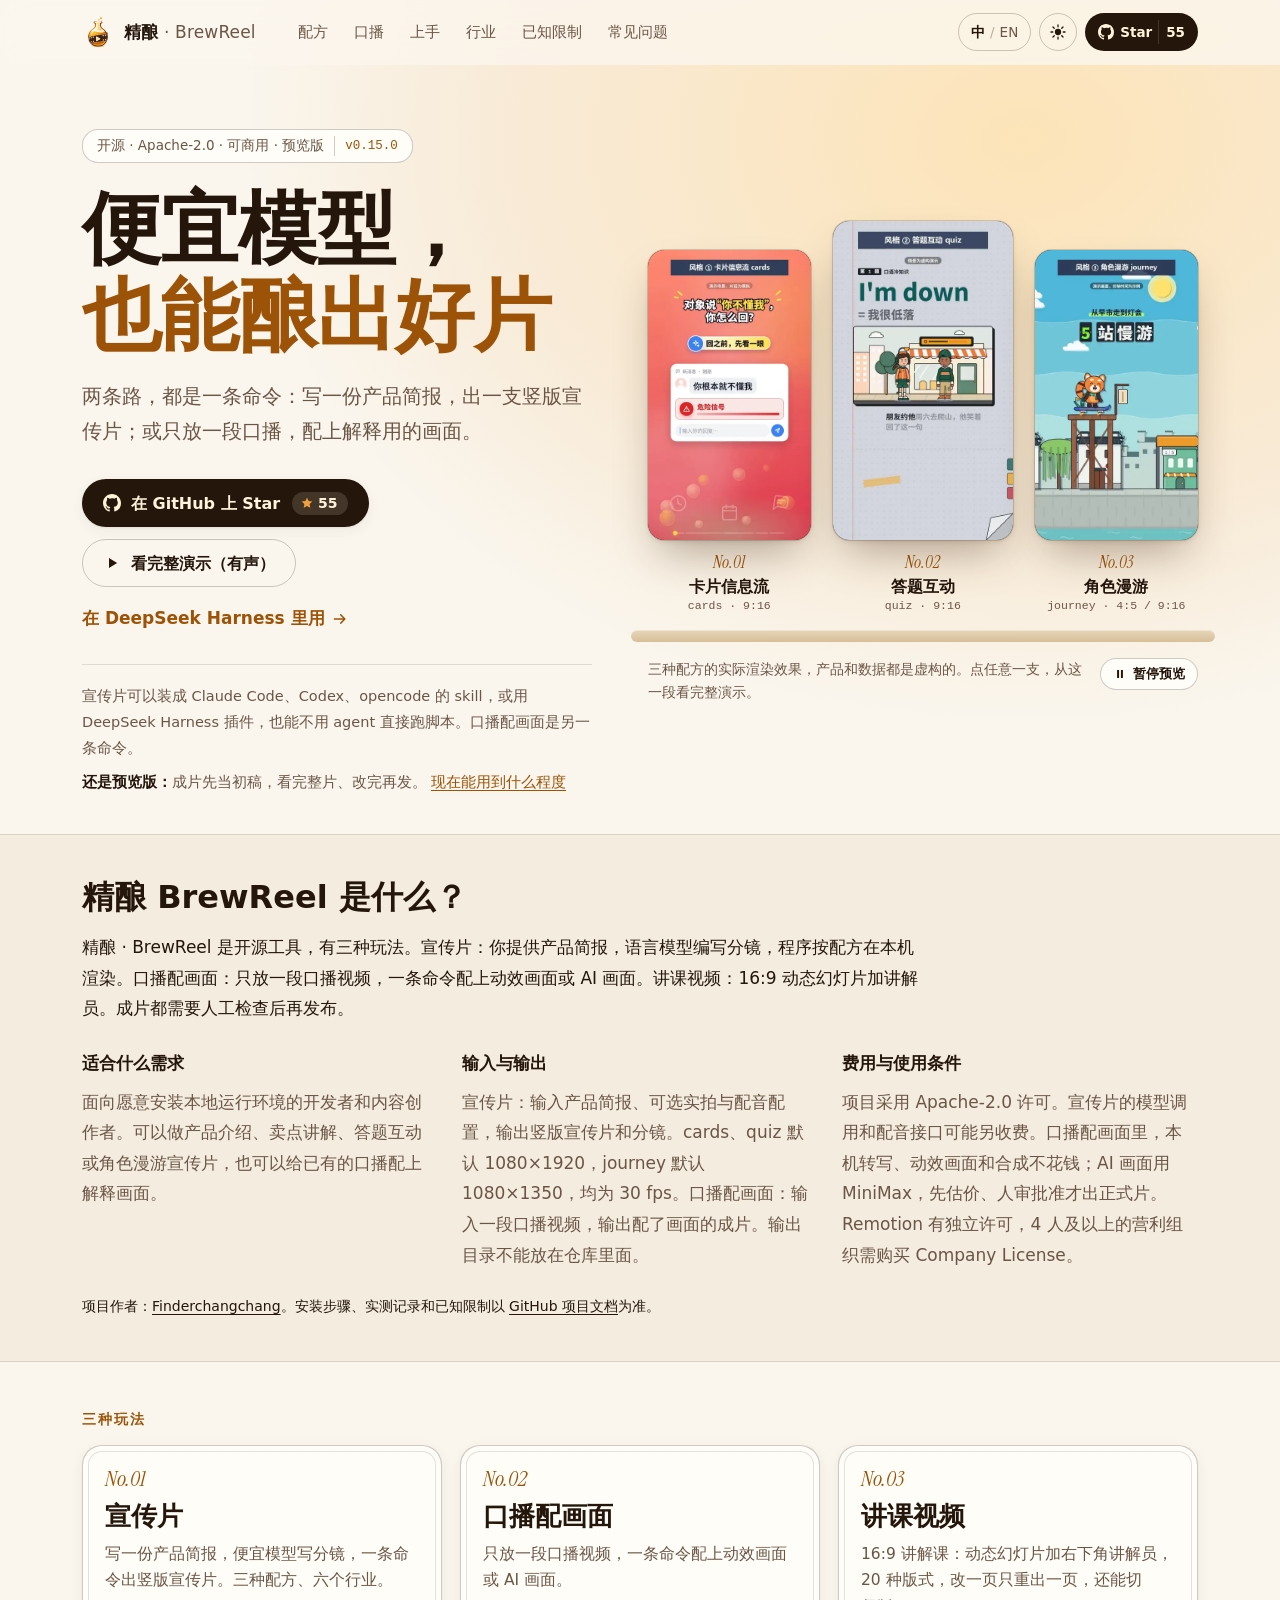
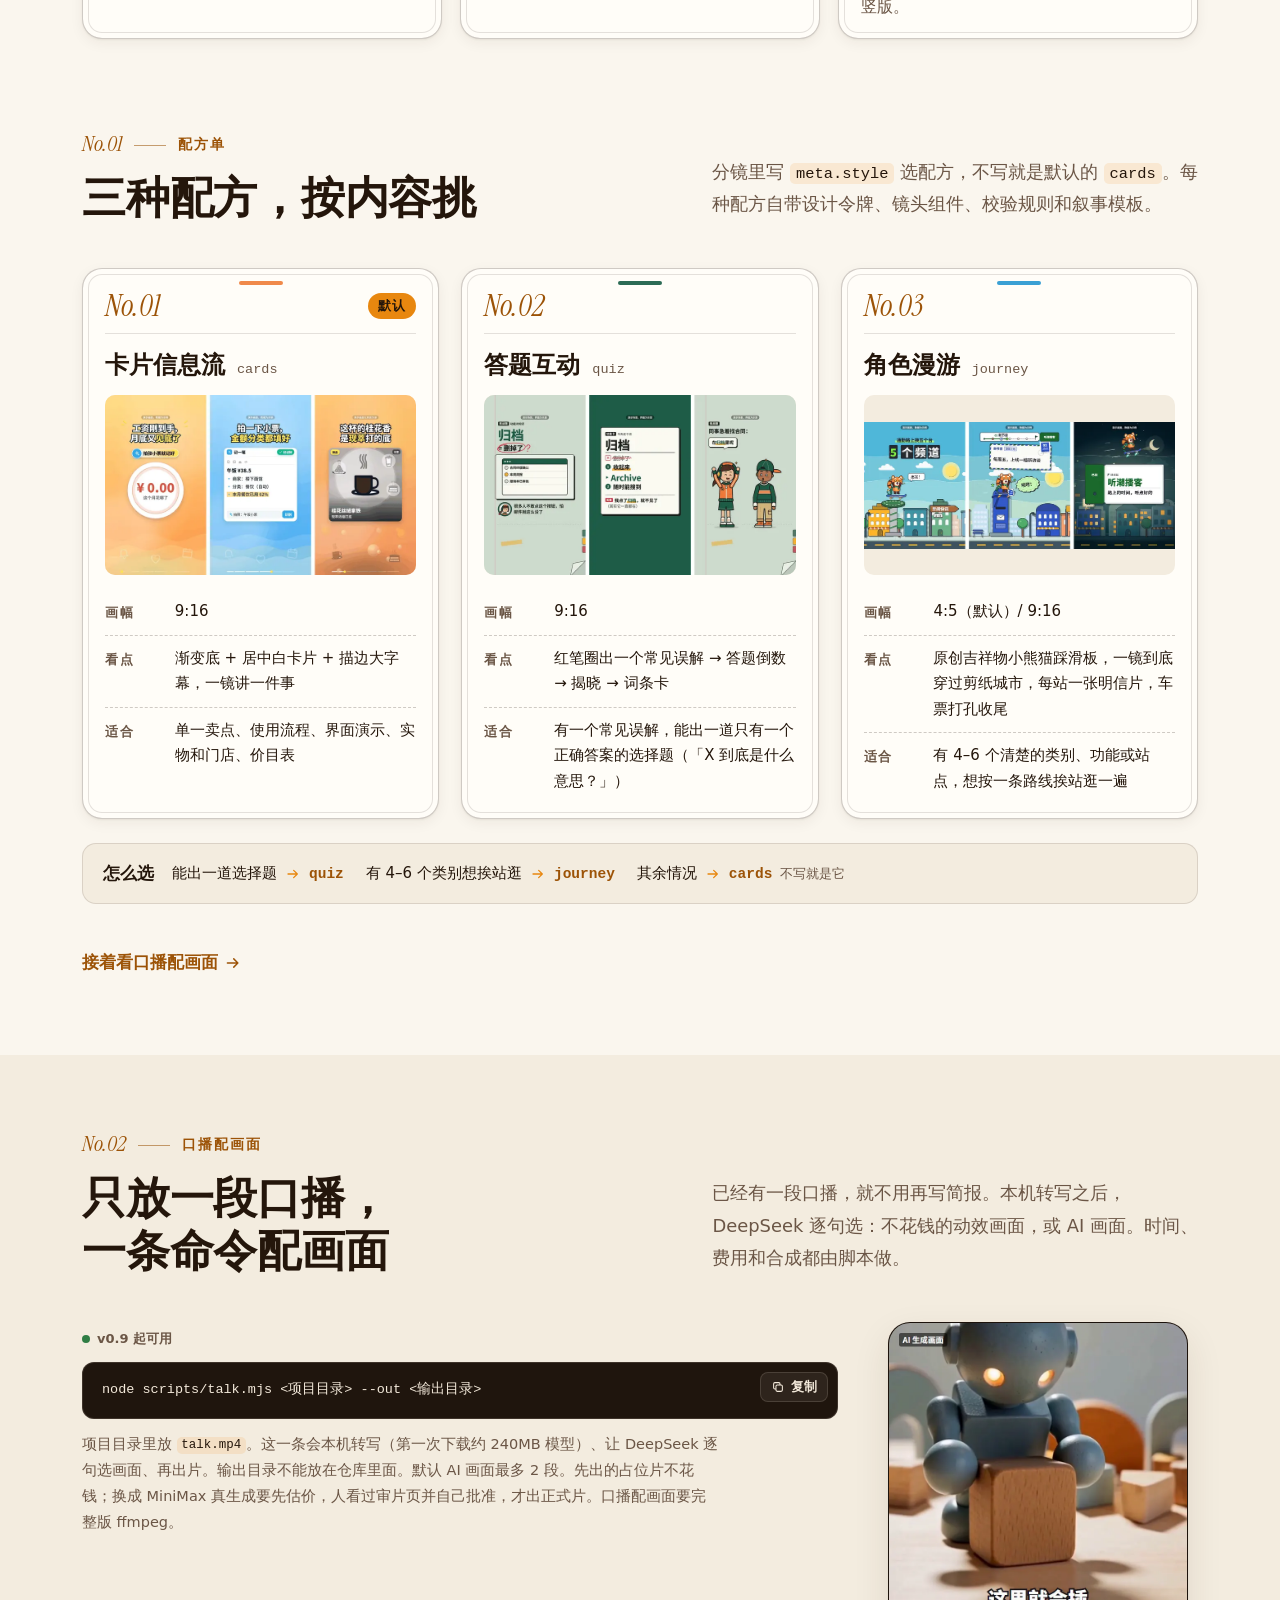
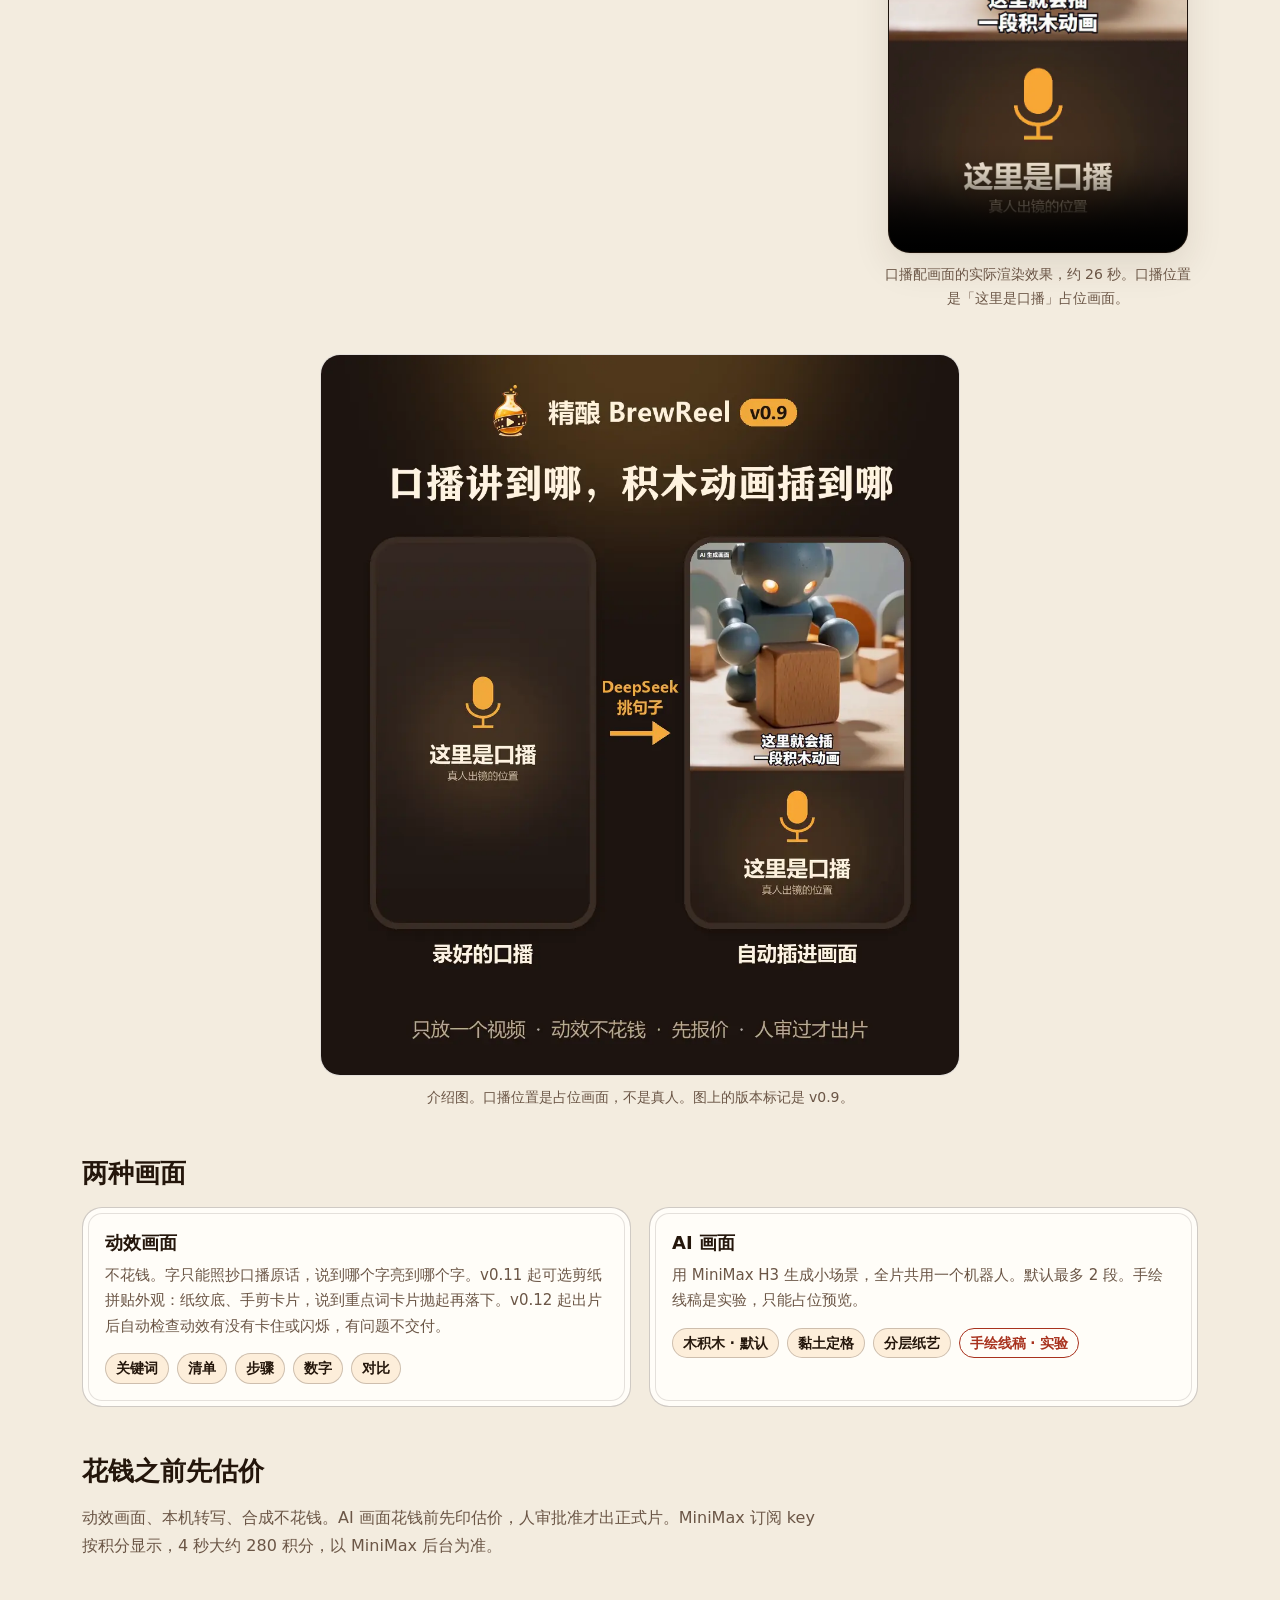
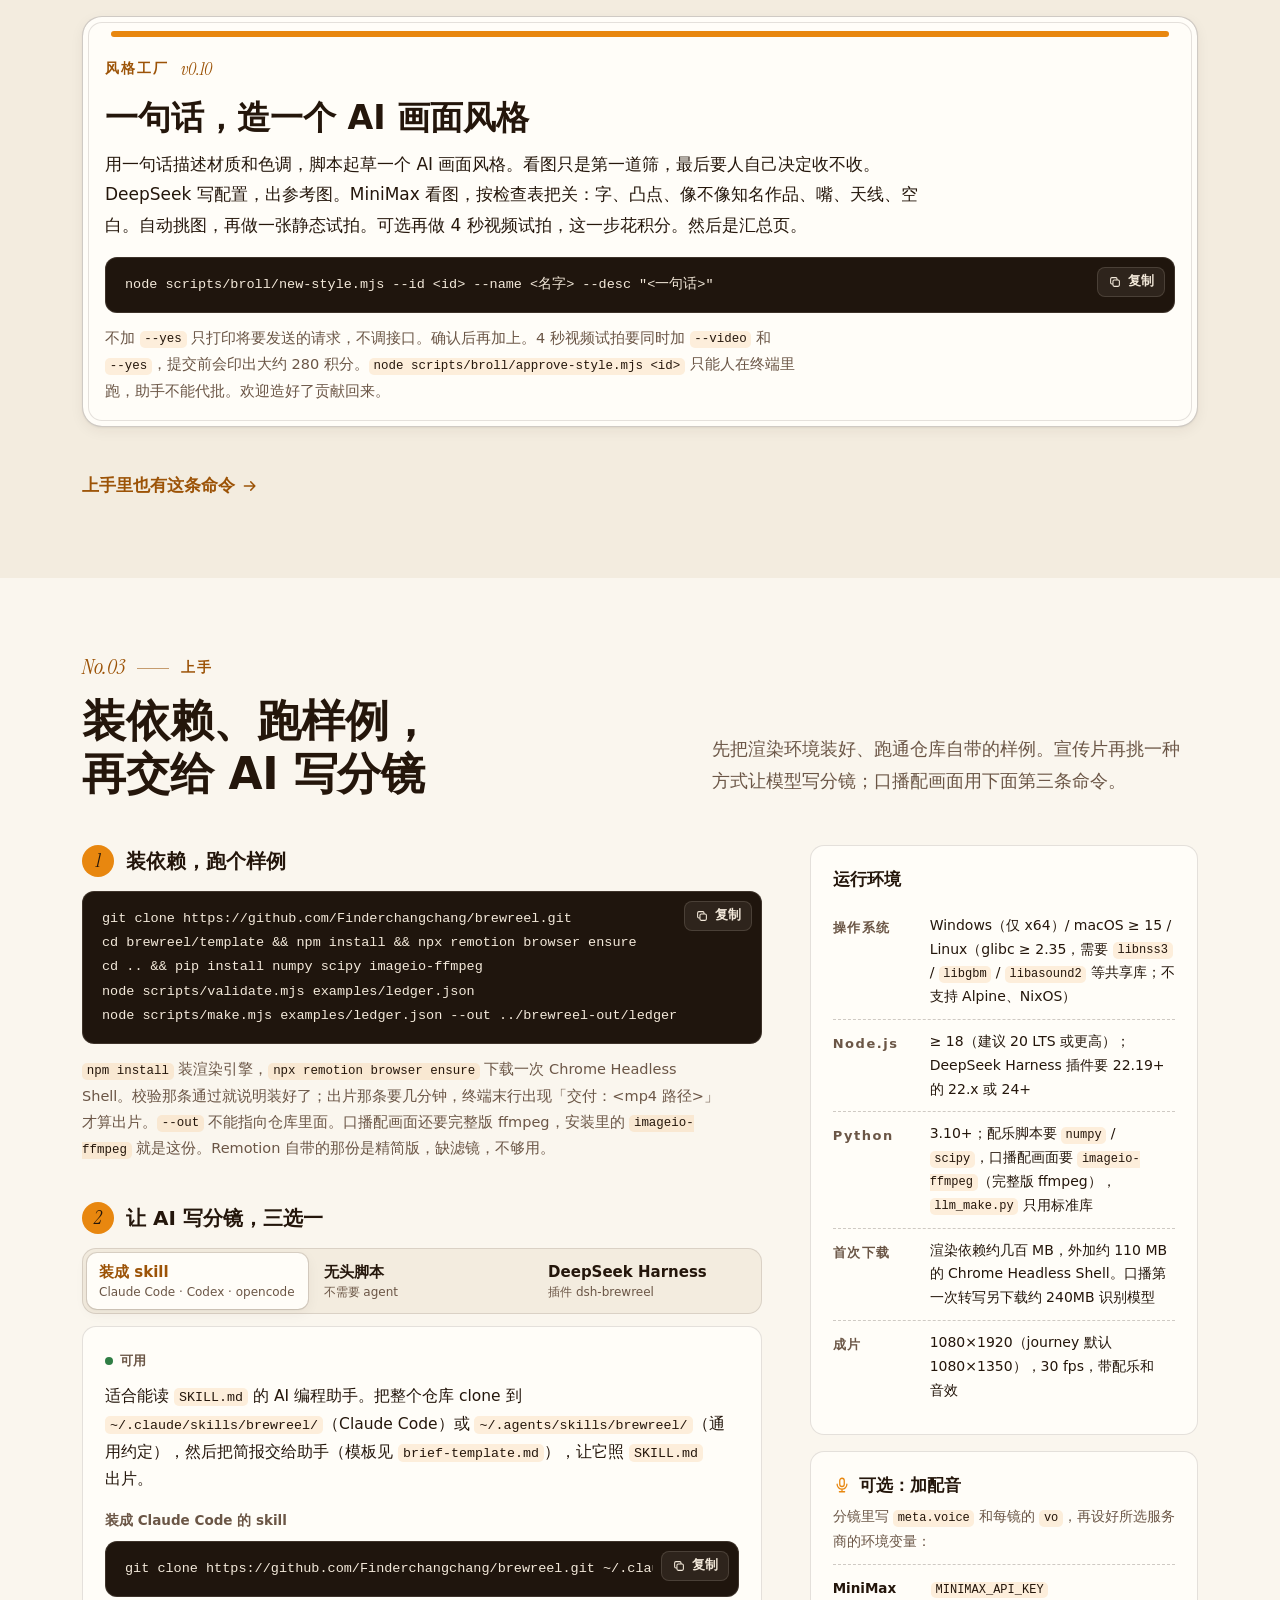
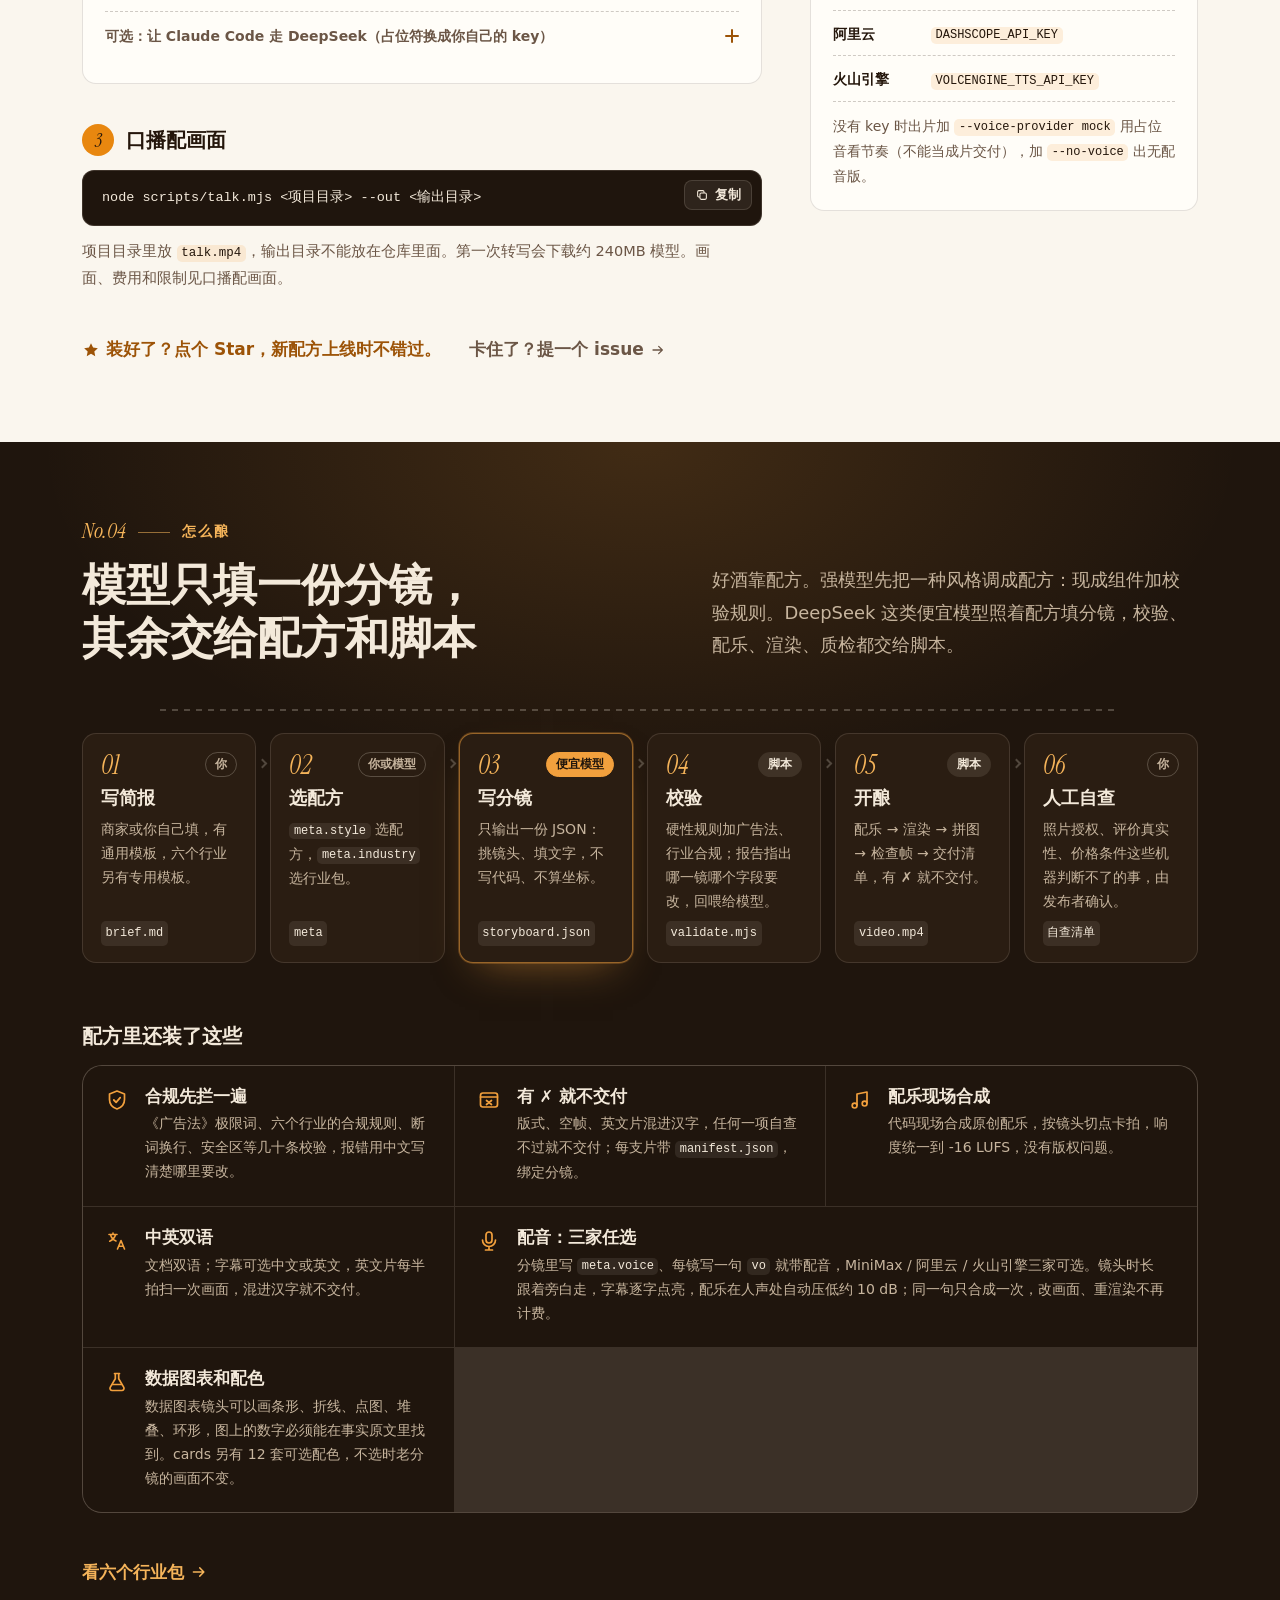
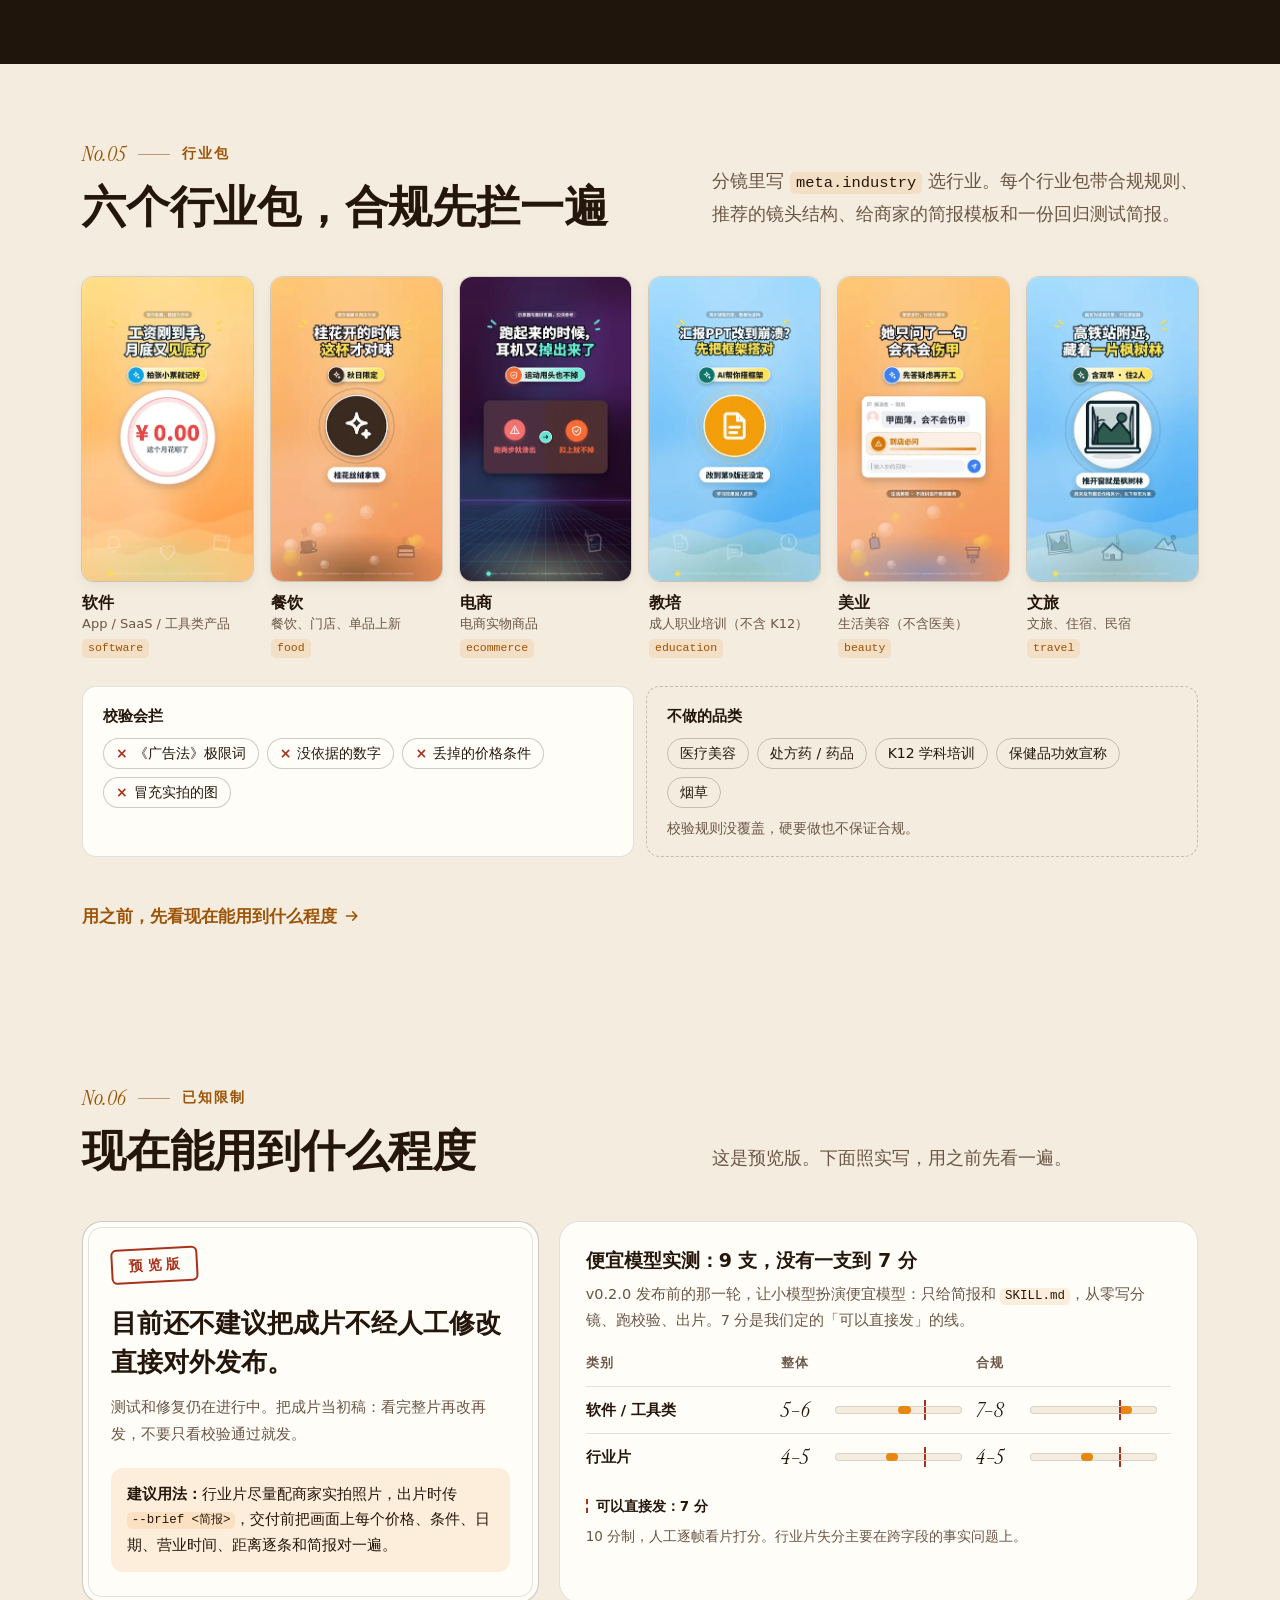
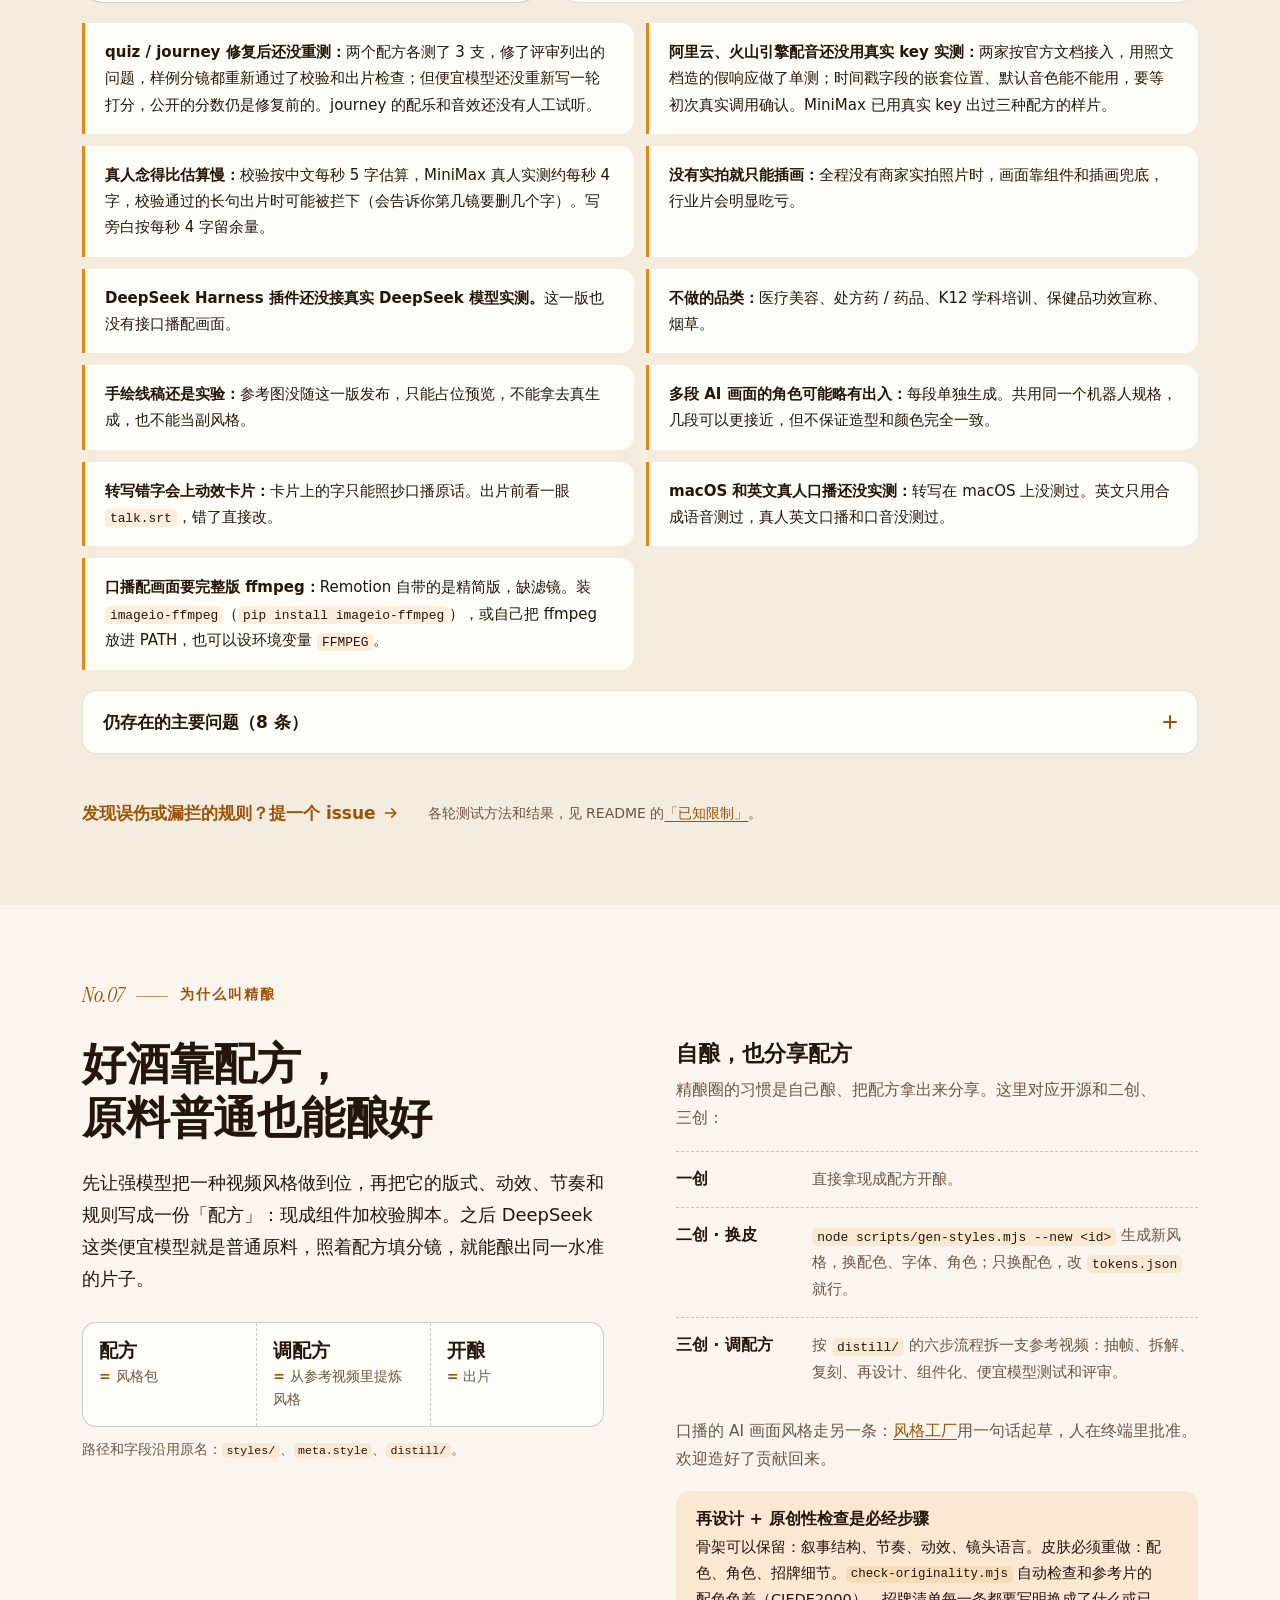
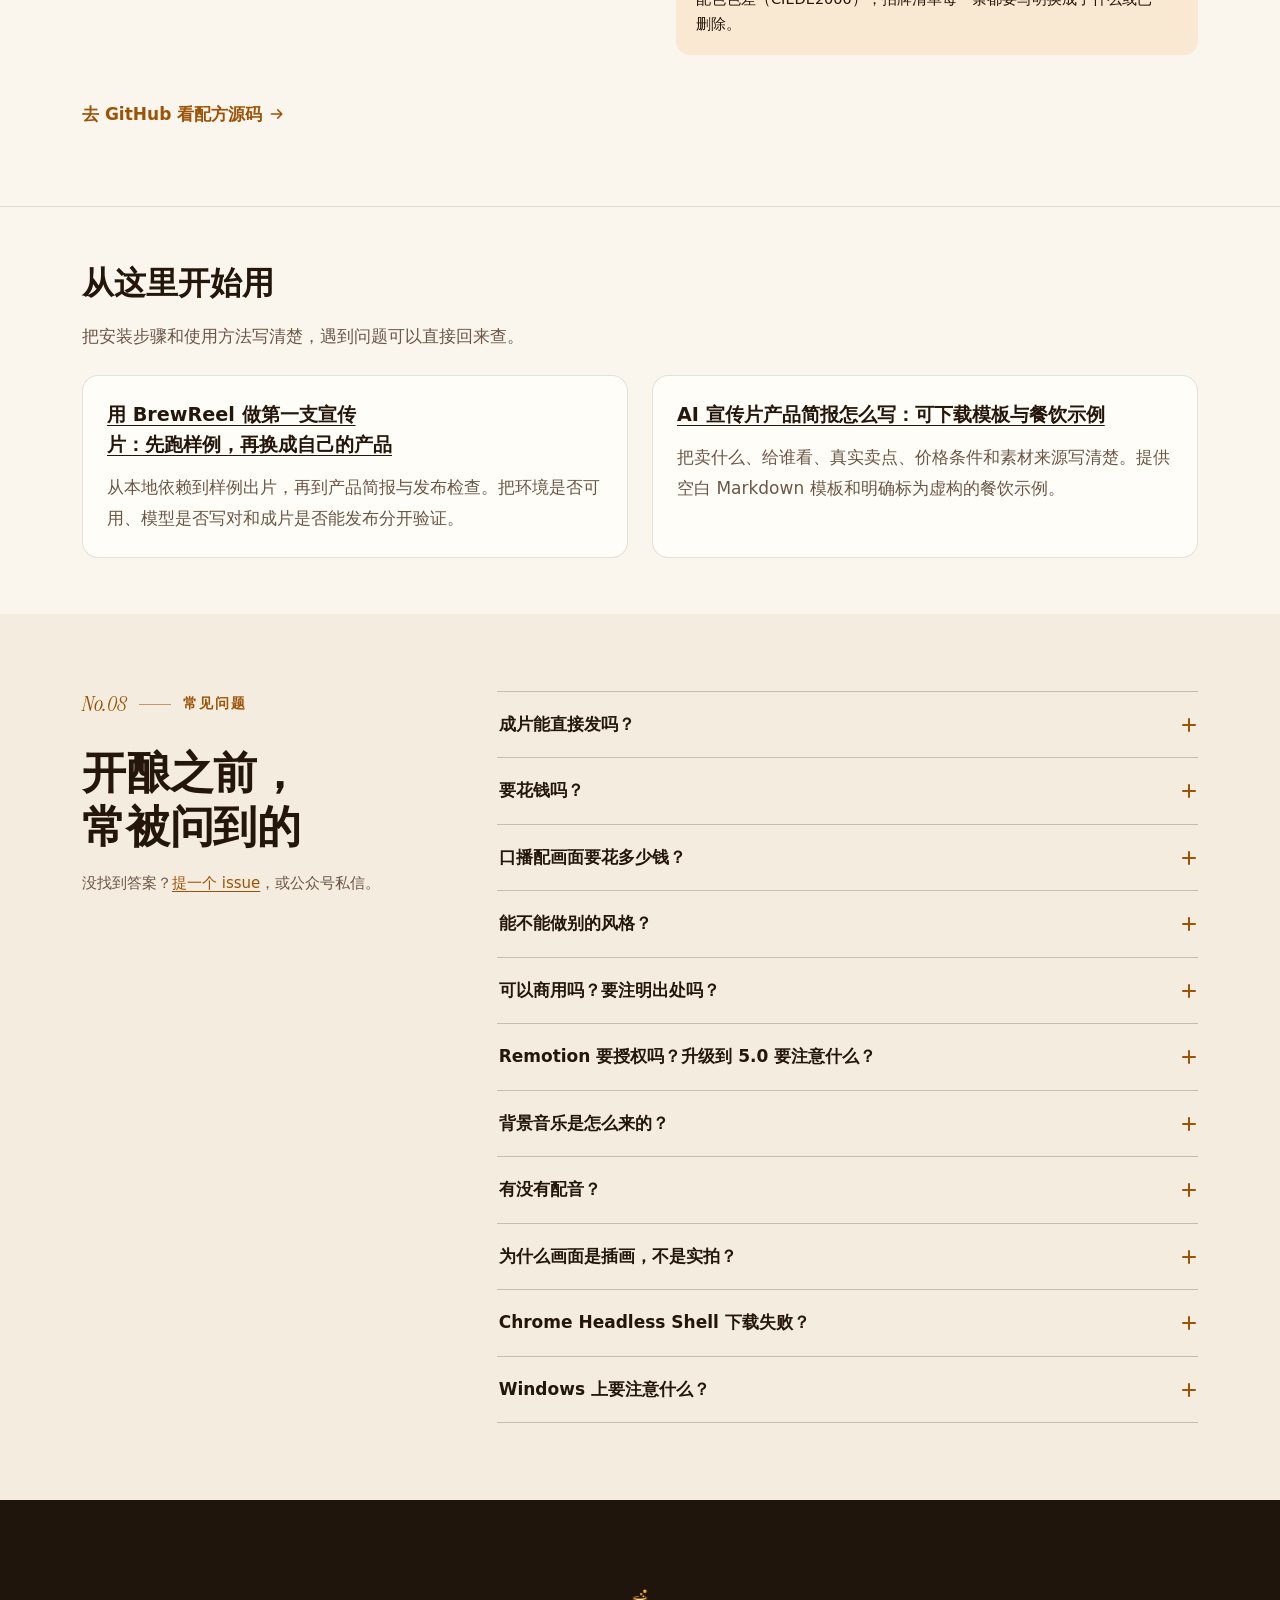
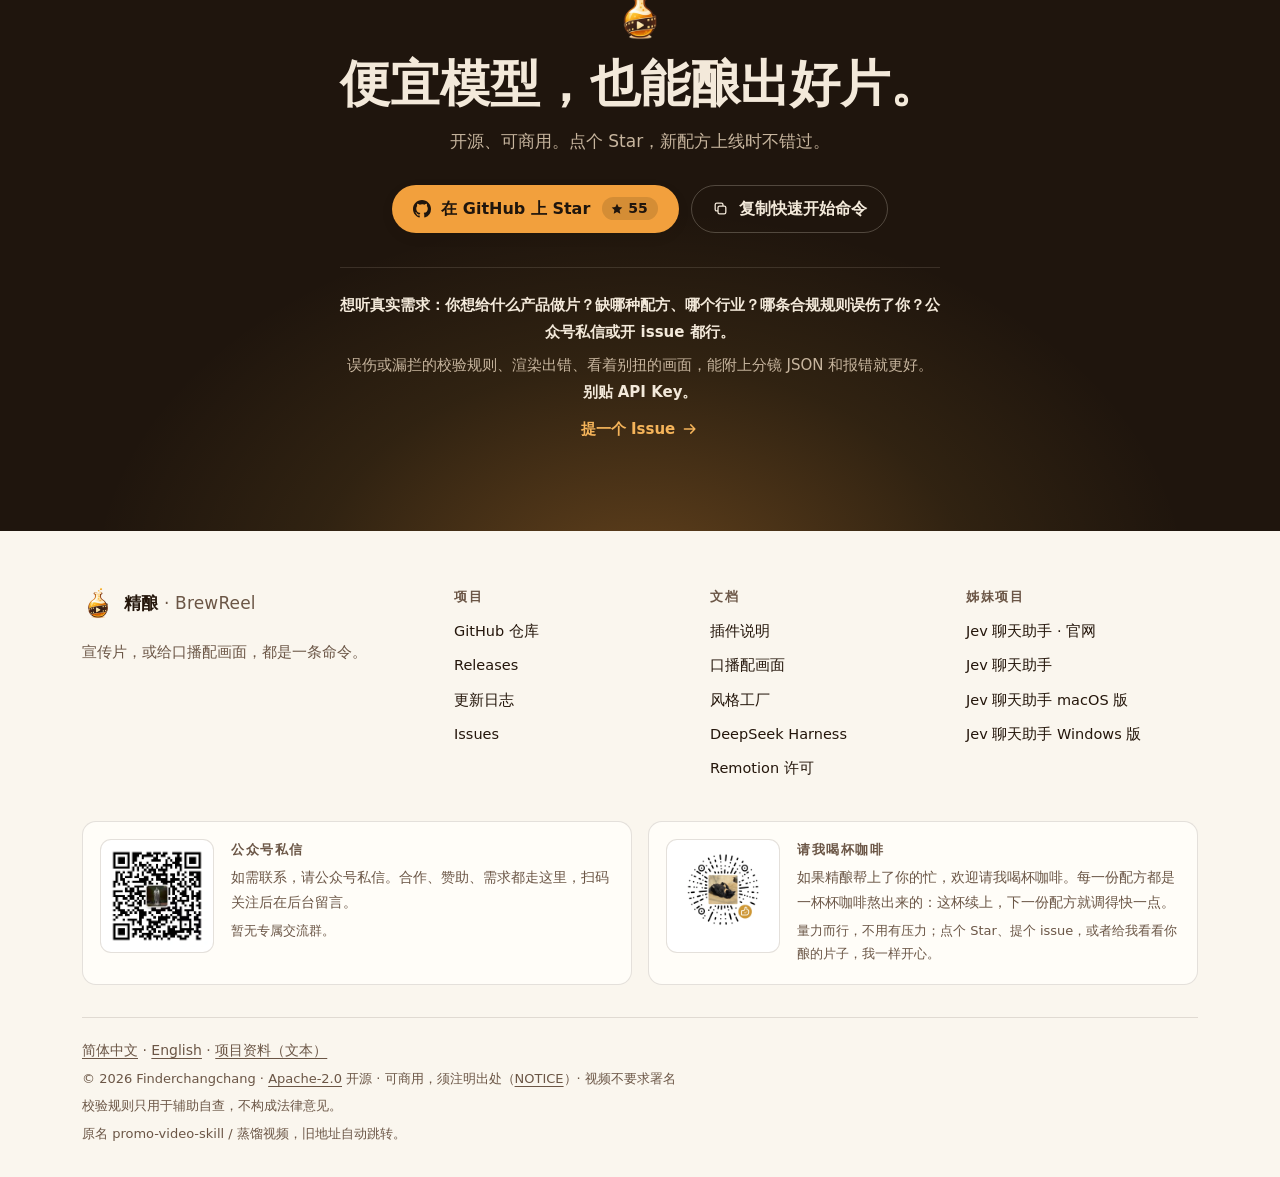
==== commit 835c09b3: "docs: v0.15.0 version fallback Co-Authored-By: Claude Opus 5.5 <noreply@anthropic.com>" ====
--- a/index.html
+++ b/index.html
@@ -120,9 +120,9 @@
 <link rel="preconnect" href="https://fonts.gstatic.com" crossorigin>
 <link rel="stylesheet" href="https://fonts.googleapis.com/css2?family=Instrument+Serif:ital@0;1&amp;display=swap" media="print" onload="this.media='all'">
 <noscript><link rel="stylesheet" href="https://fonts.googleapis.com/css2?family=Instrument+Serif:ital@0;1&amp;display=swap"></noscript>
-<link rel="stylesheet" href="style.css?v=20261011a">
-<script defer src="i18n.js?v=20261011a"></script>
-<script defer src="main.js?v=20261011a"></script>
+<link rel="stylesheet" href="style.css?v=20261011b">
+<script defer src="i18n.js?v=20261011b"></script>
+<script defer src="main.js?v=20261011b"></script>
 <script defer src="https://umami.jisikeji.cn/script.js" data-website-id="c80c17ab-9413-4d0b-a359-171bc2a23bc9"></script>
 </head>
 <body>
@@ -184,7 +184,7 @@
 <section class="hero" id="top">
   <div class="wrap hero-grid">
     <div class="hero-copy">
-      <p class="eyebrow"><span data-i18n="hero.eyebrow">开源 · Apache-2.0 · 可商用 · 预览版</span><span class="eyebrow-ver" data-brew-version>v0.14.1</span></p>
+      <p class="eyebrow"><span data-i18n="hero.eyebrow">开源 · Apache-2.0 · 可商用 · 预览版</span><span class="eyebrow-ver" data-brew-version>v0.15.0</span></p>
       <h1 class="hero-title" data-i18n="hero.title">便宜模型，<br><span class='hl'>也能酿出好片</span></h1>
       <p class="hero-sub" data-i18n="hero.sub">两条路，都是一条命令：写一份产品简报，出一支竖版宣传片；或只放一段口播，配上解释用的画面。</p>
 
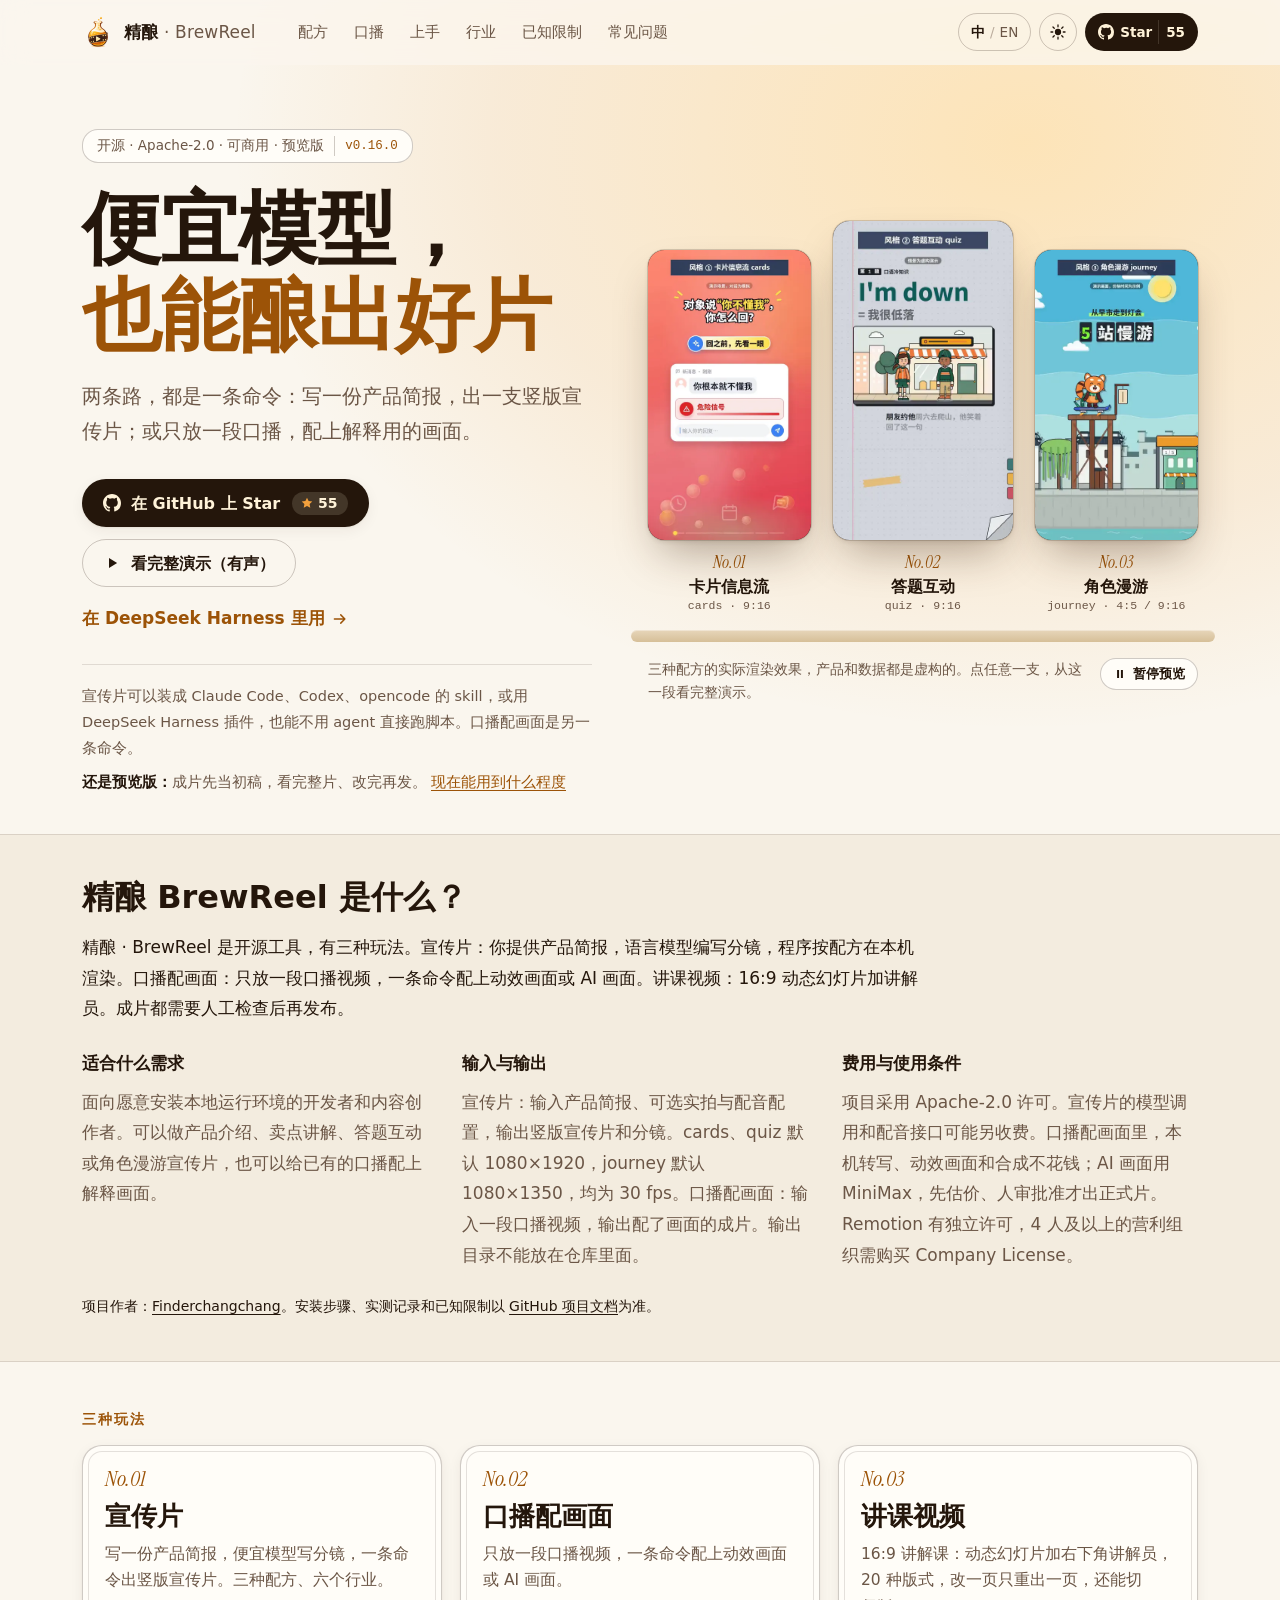
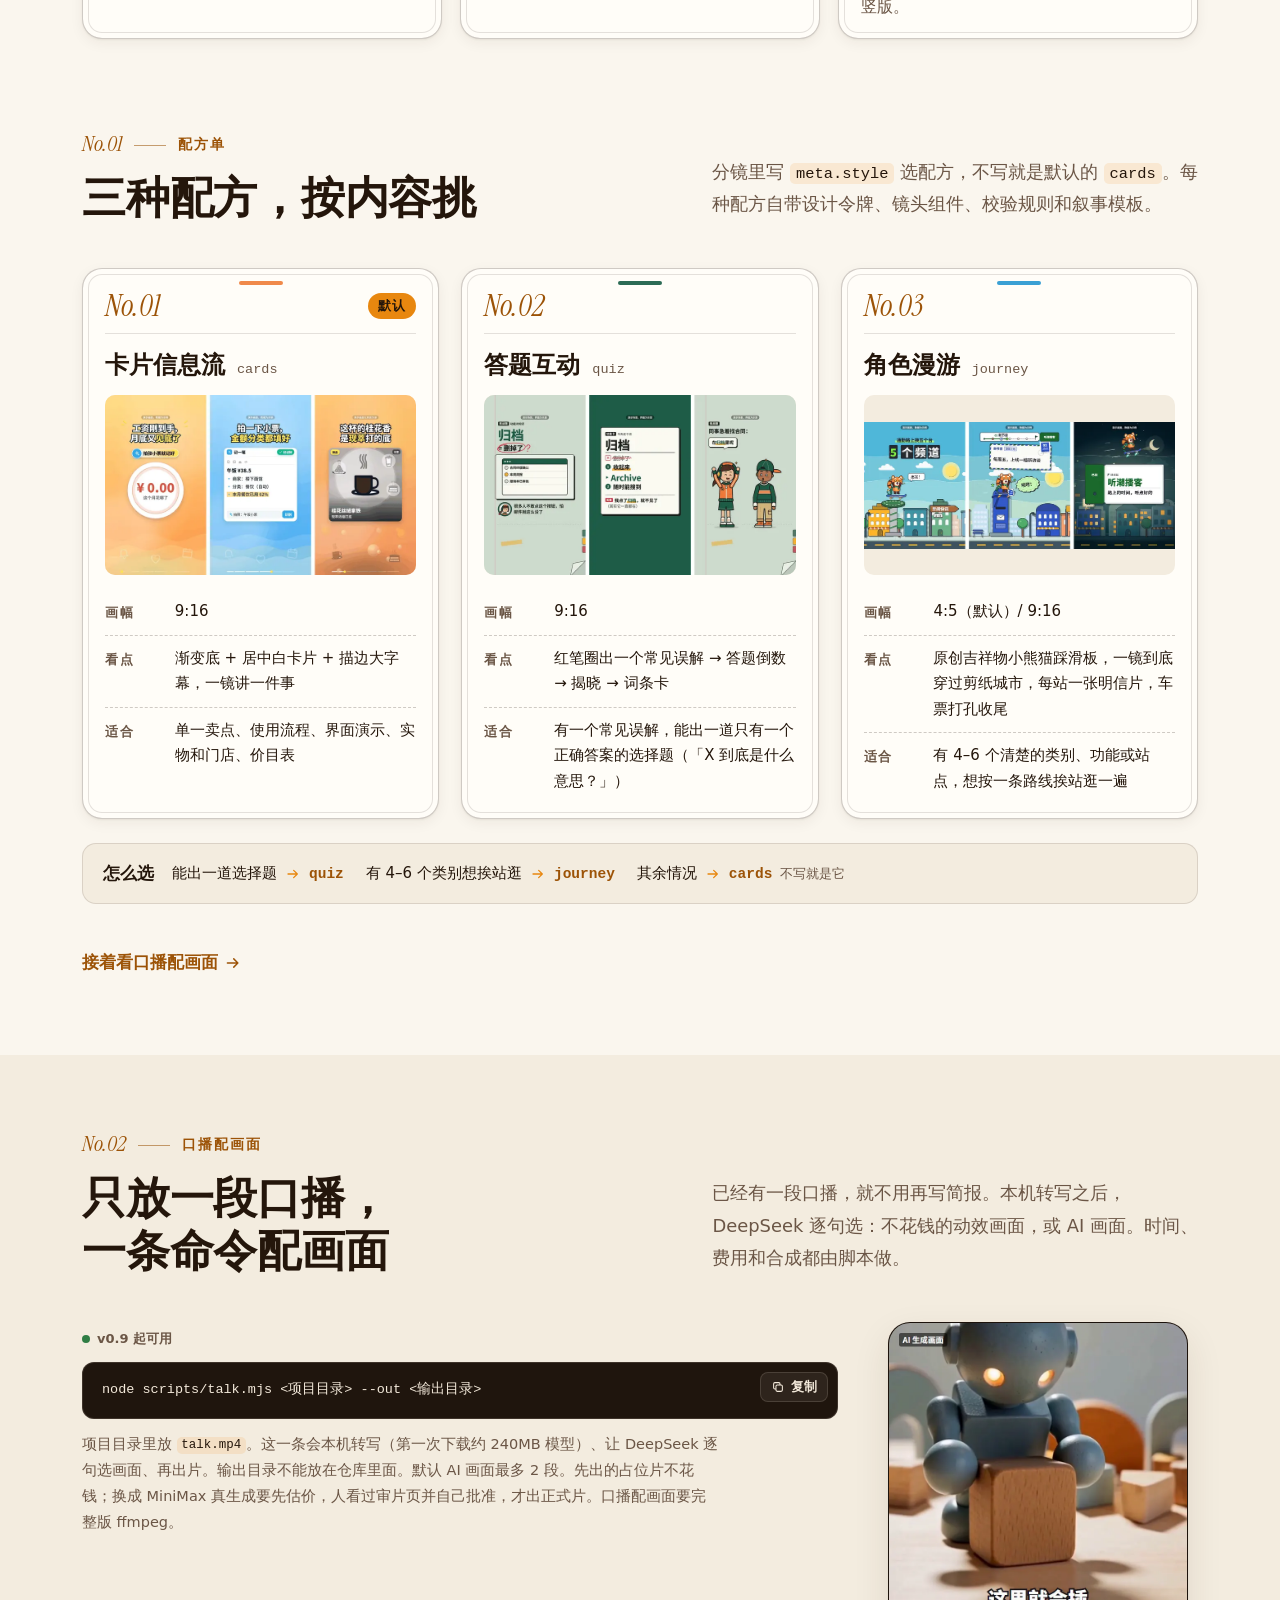
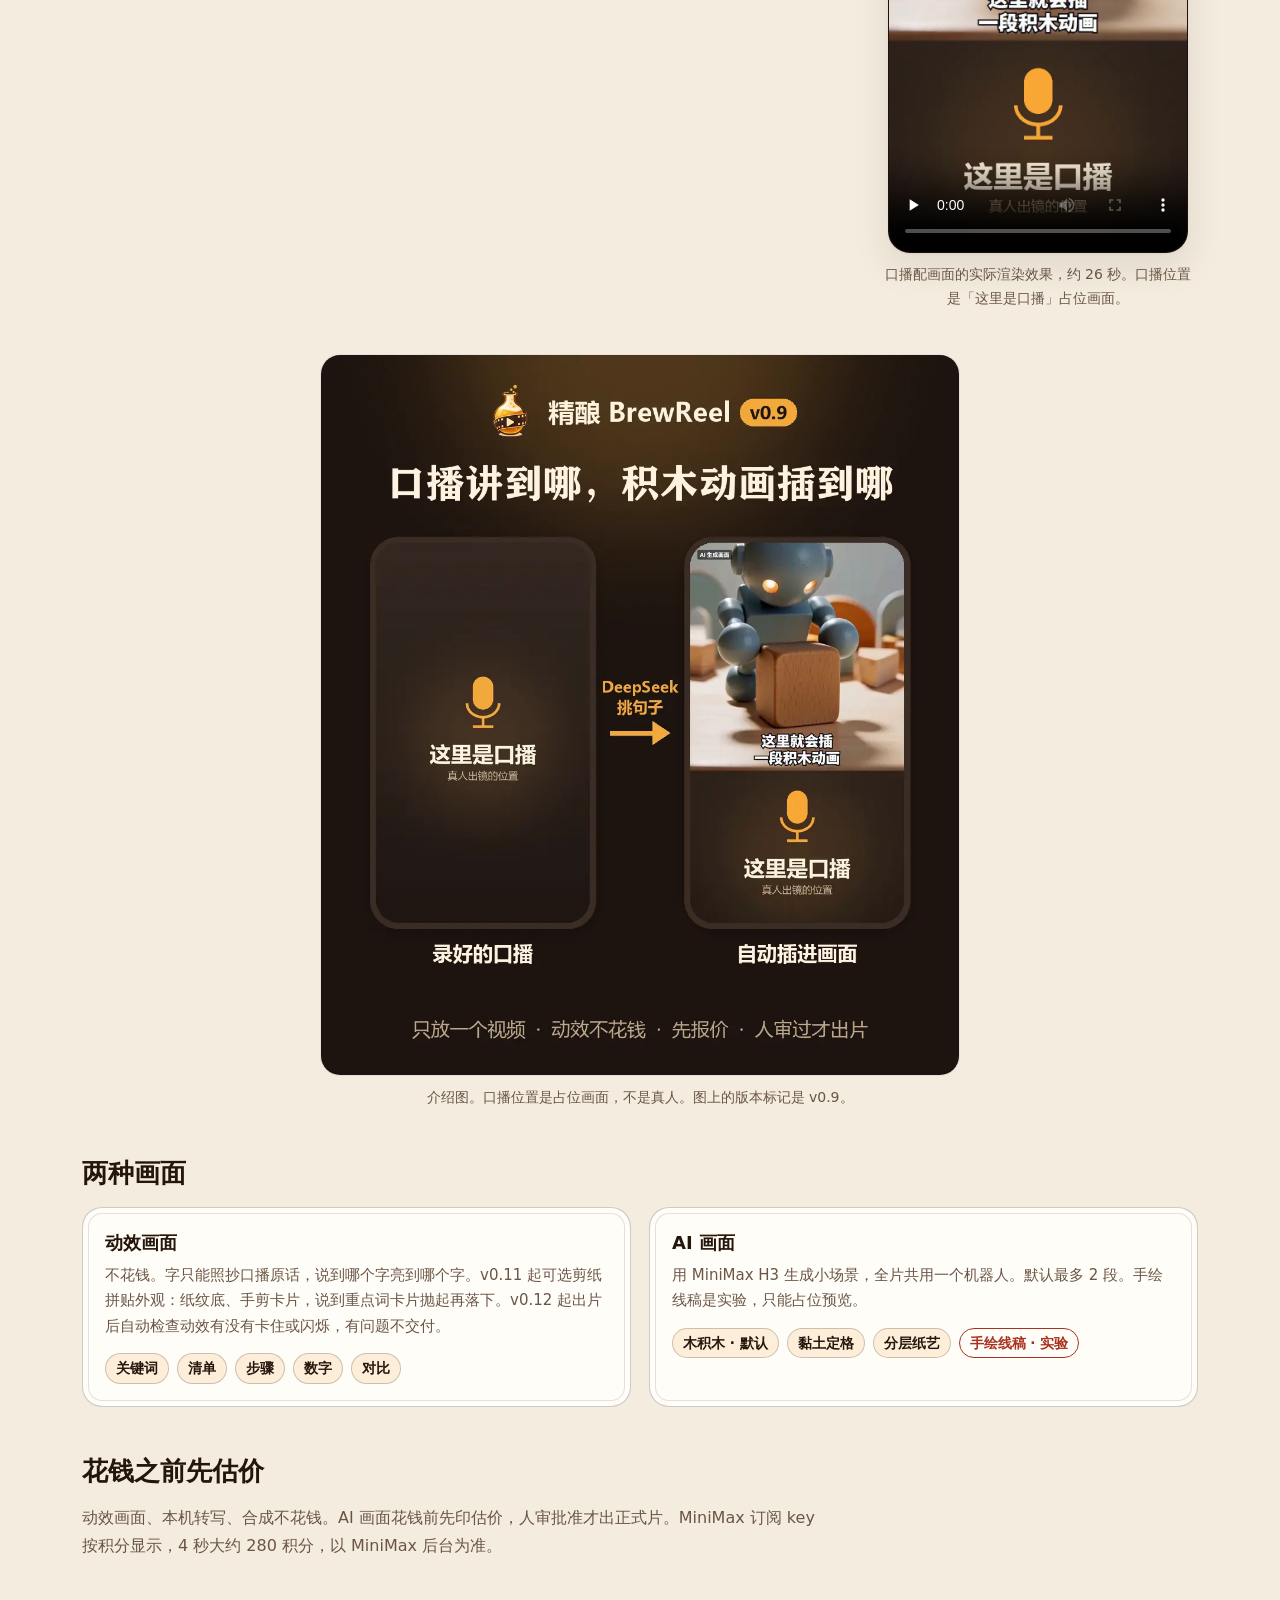
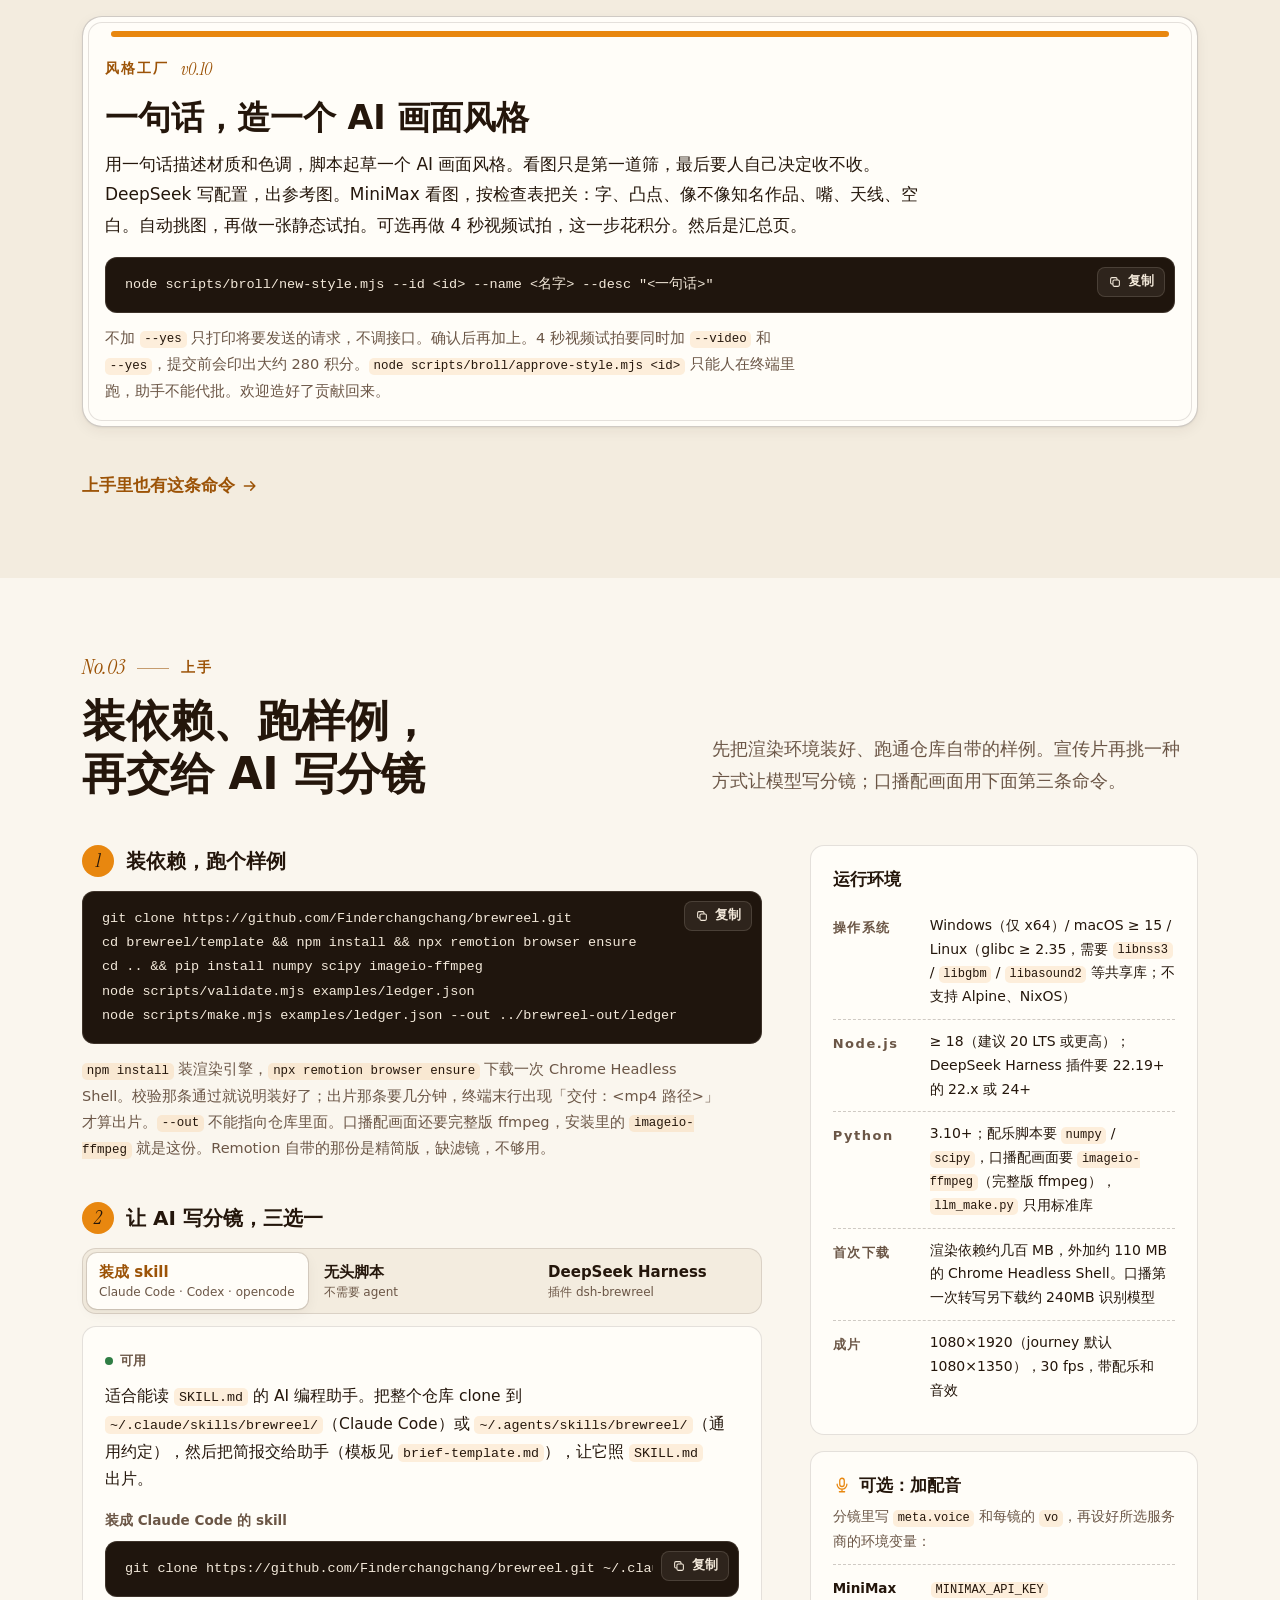
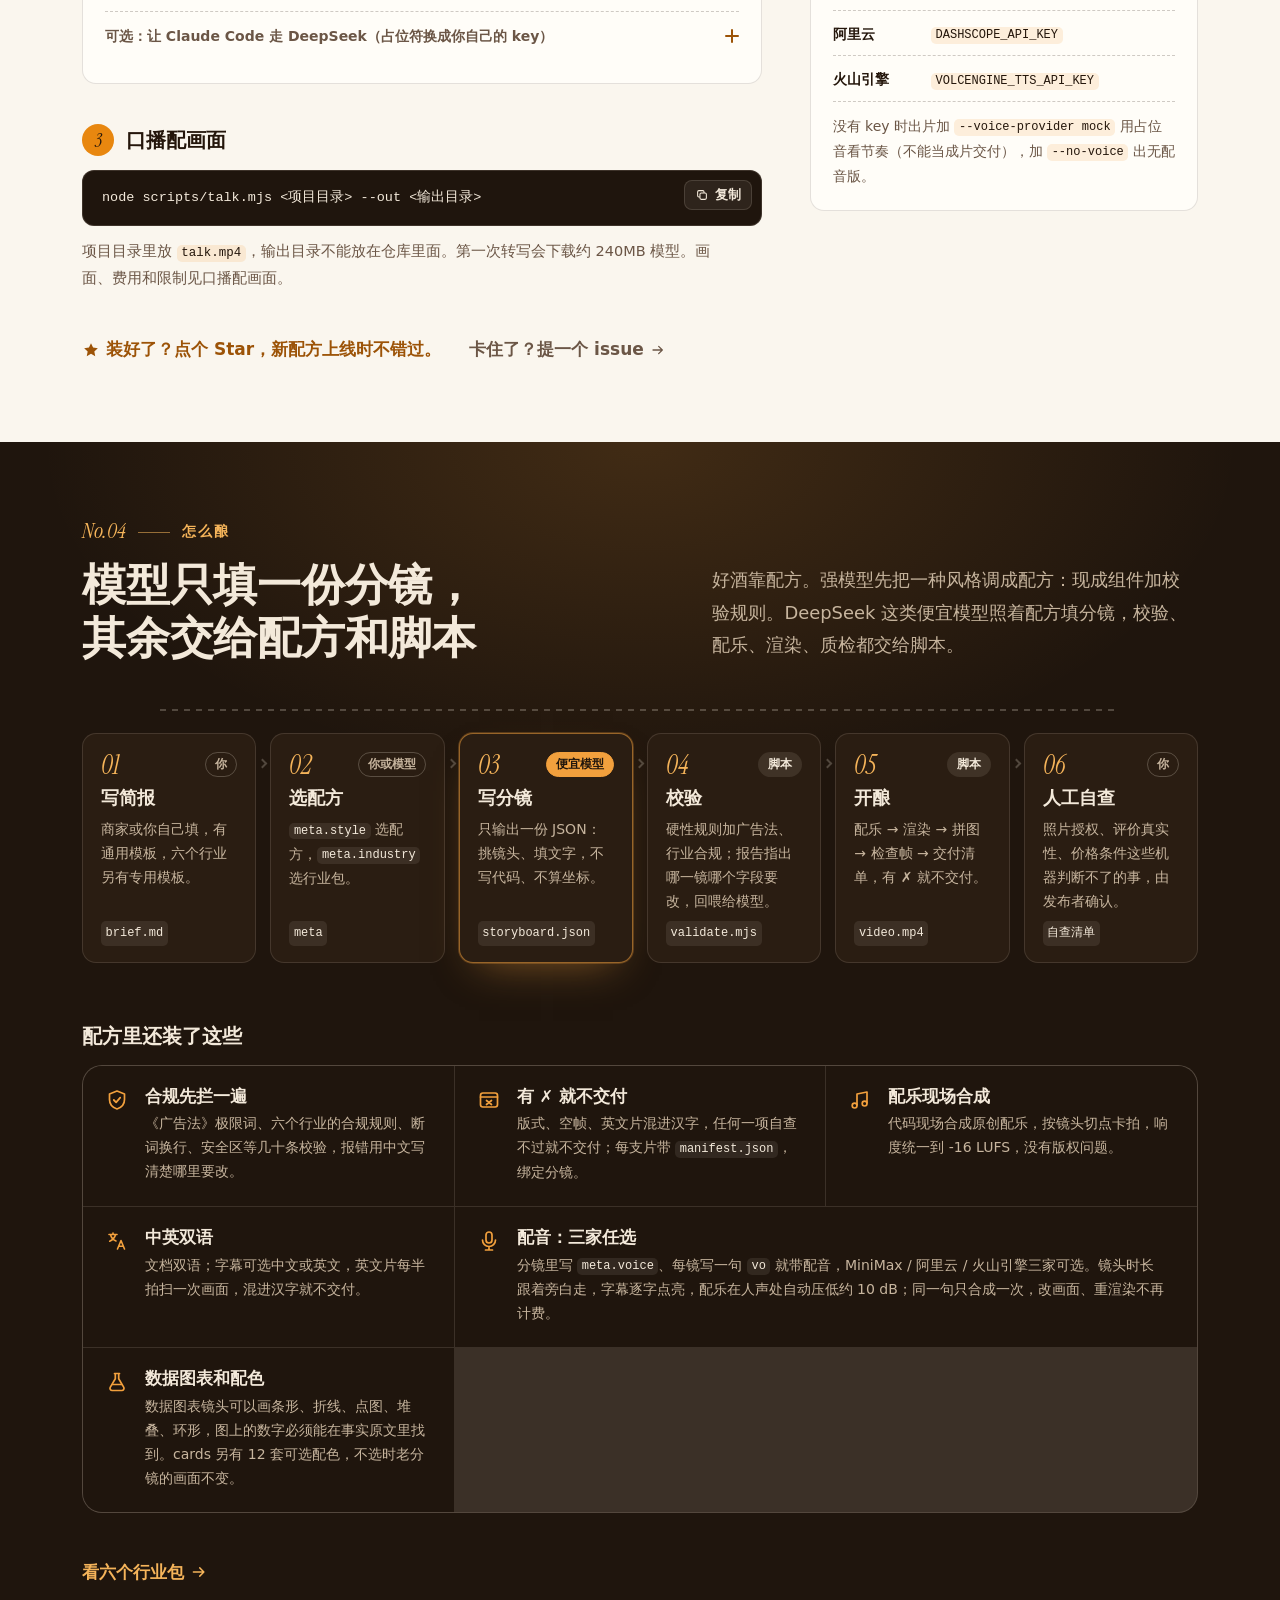
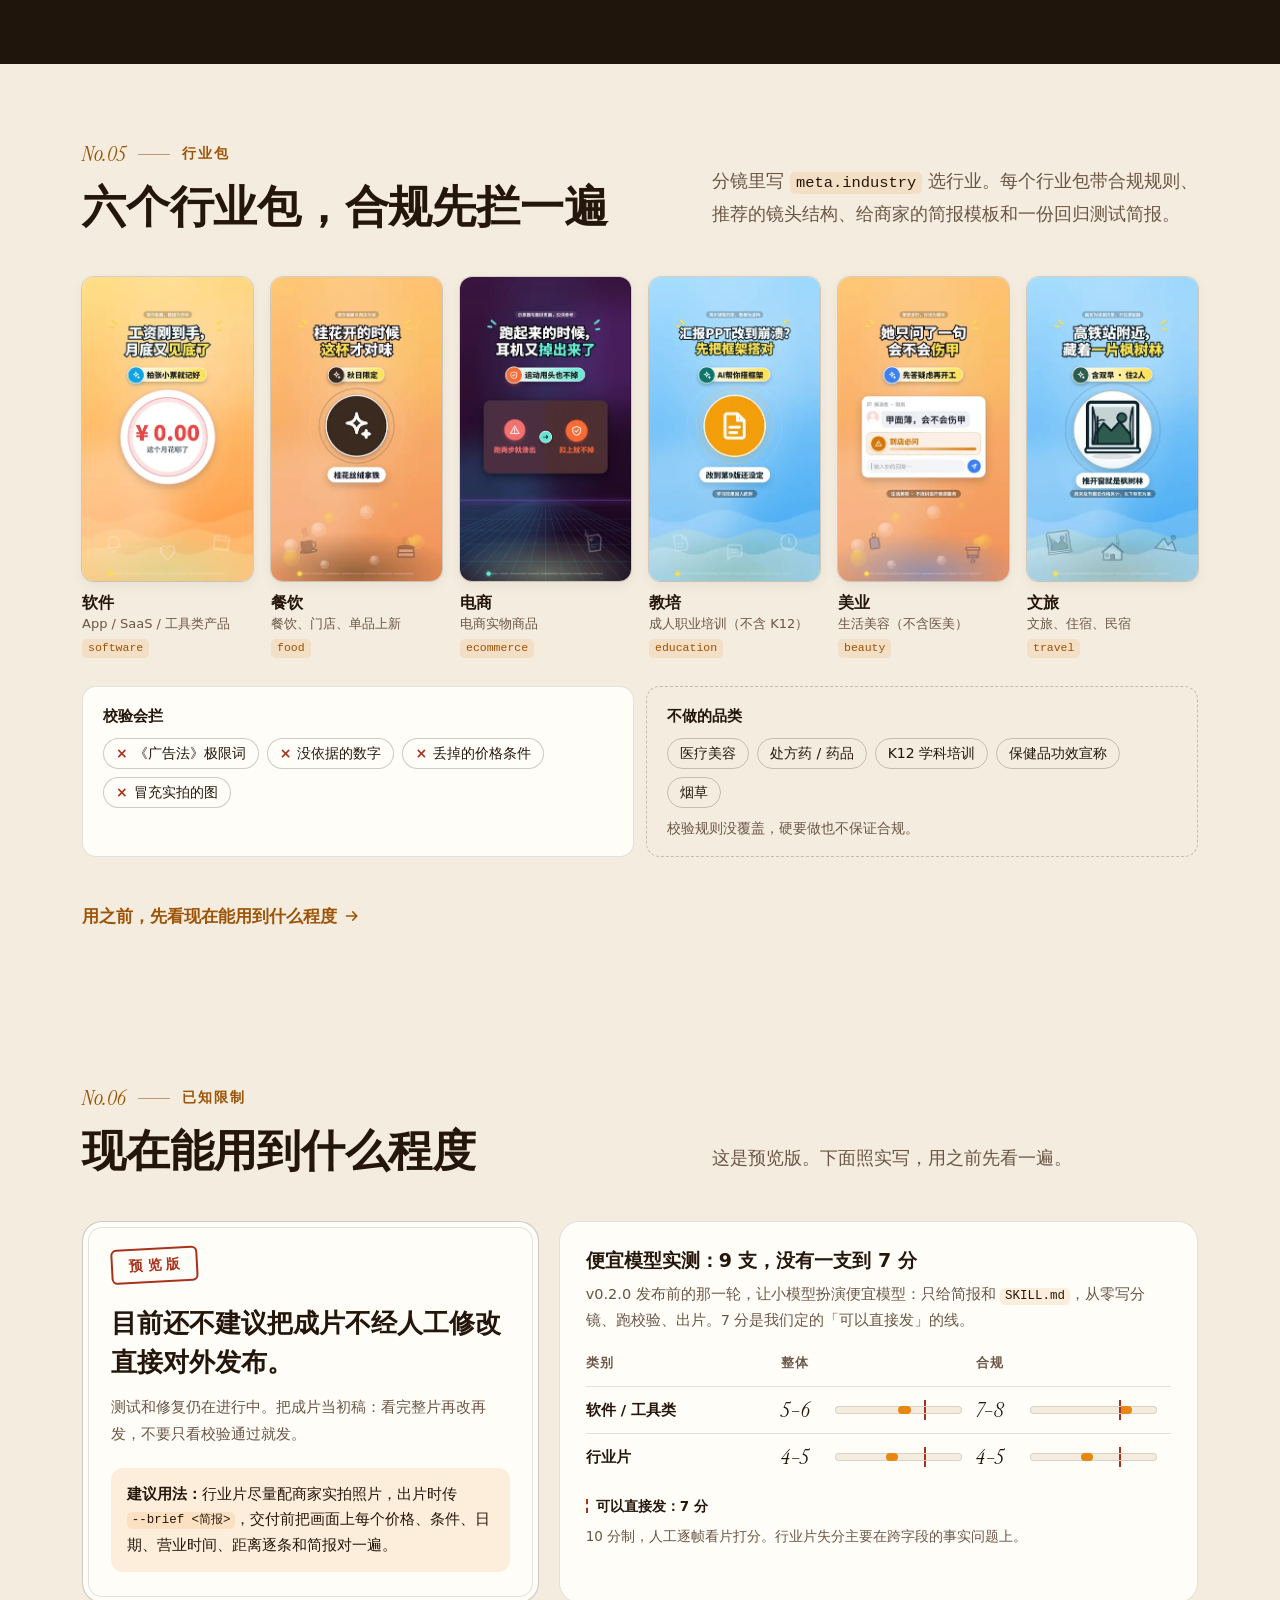
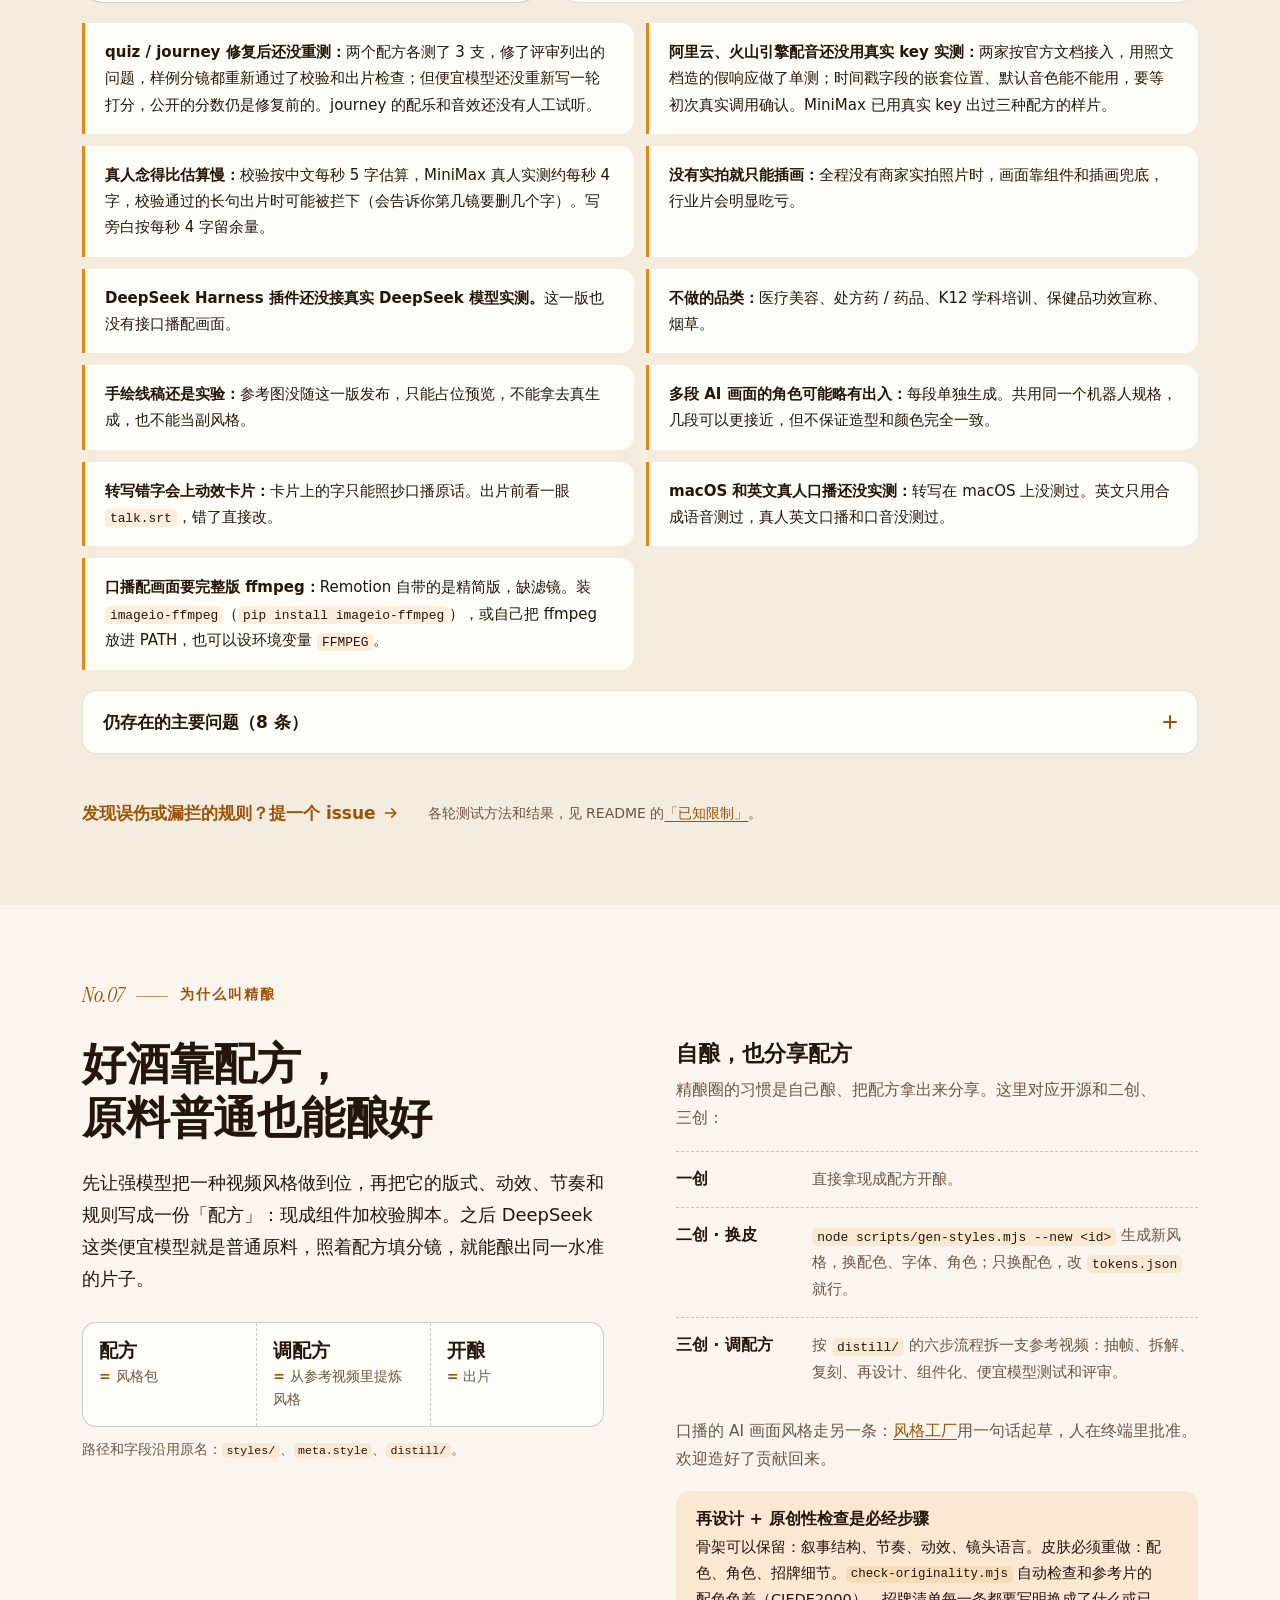
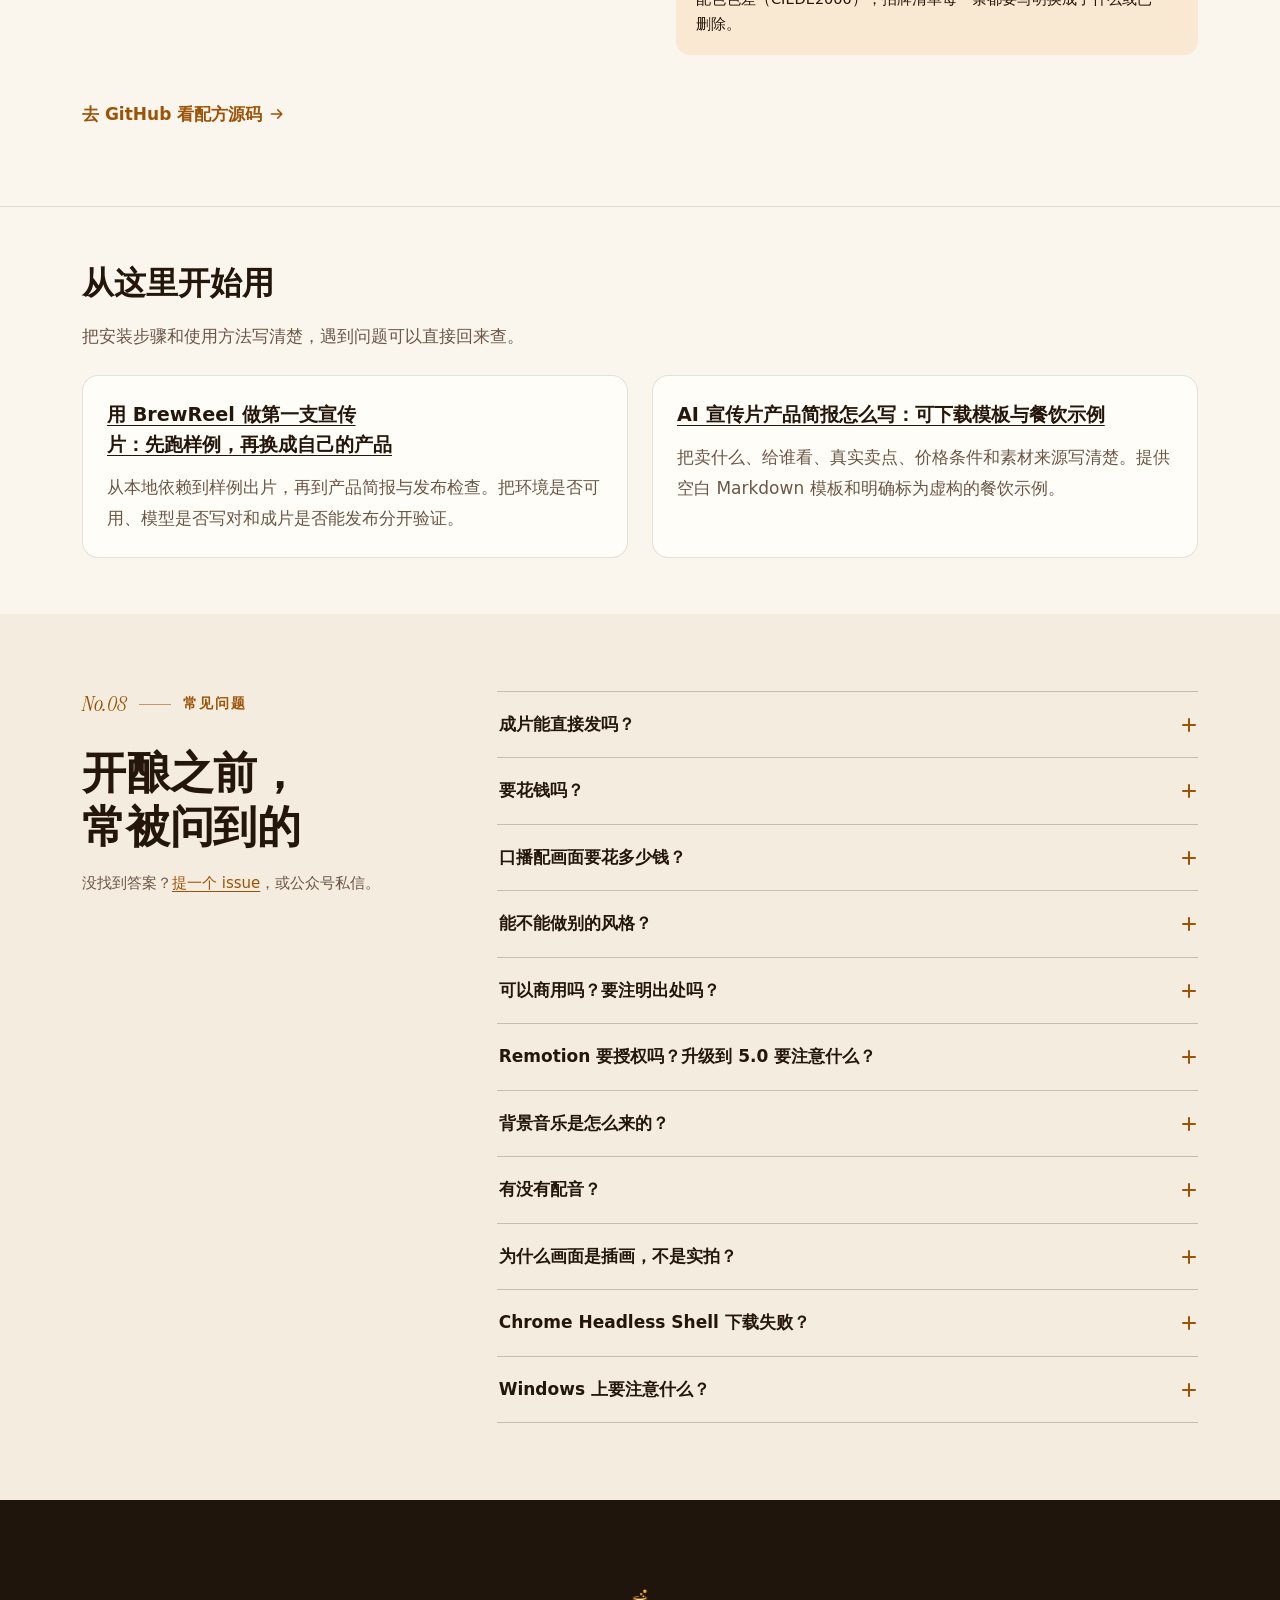
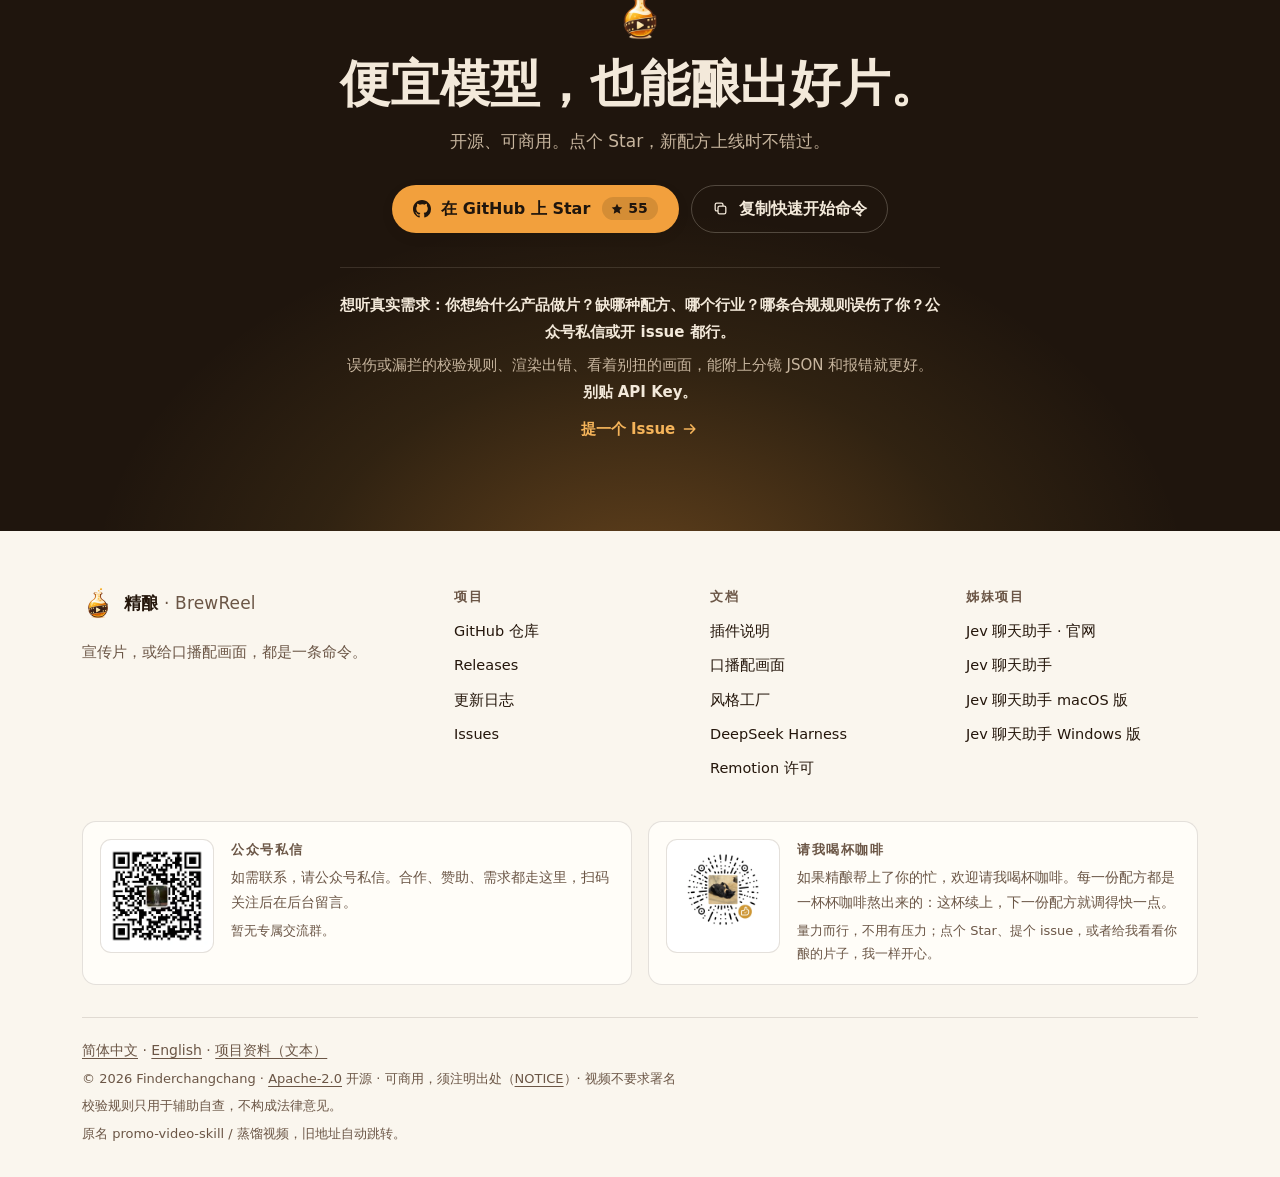
==== commit 9d8d9d7c: "docs: v0.16.0 version fallback" ====
--- a/index.html
+++ b/index.html
@@ -120,9 +120,9 @@
 <link rel="preconnect" href="https://fonts.gstatic.com" crossorigin>
 <link rel="stylesheet" href="https://fonts.googleapis.com/css2?family=Instrument+Serif:ital@0;1&amp;display=swap" media="print" onload="this.media='all'">
 <noscript><link rel="stylesheet" href="https://fonts.googleapis.com/css2?family=Instrument+Serif:ital@0;1&amp;display=swap"></noscript>
-<link rel="stylesheet" href="style.css?v=20261011b">
-<script defer src="i18n.js?v=20261011b"></script>
-<script defer src="main.js?v=20261011b"></script>
+<link rel="stylesheet" href="style.css?v=20261012a">
+<script defer src="i18n.js?v=20261012a"></script>
+<script defer src="main.js?v=20261012a"></script>
 <script defer src="https://umami.jisikeji.cn/script.js" data-website-id="c80c17ab-9413-4d0b-a359-171bc2a23bc9"></script>
 </head>
 <body>
@@ -184,7 +184,7 @@
 <section class="hero" id="top">
   <div class="wrap hero-grid">
     <div class="hero-copy">
-      <p class="eyebrow"><span data-i18n="hero.eyebrow">开源 · Apache-2.0 · 可商用 · 预览版</span><span class="eyebrow-ver" data-brew-version>v0.15.0</span></p>
+      <p class="eyebrow"><span data-i18n="hero.eyebrow">开源 · Apache-2.0 · 可商用 · 预览版</span><span class="eyebrow-ver" data-brew-version>v0.16.0</span></p>
       <h1 class="hero-title" data-i18n="hero.title">便宜模型，<br><span class='hl'>也能酿出好片</span></h1>
       <p class="hero-sub" data-i18n="hero.sub">两条路，都是一条命令：写一份产品简报，出一支竖版宣传片；或只放一段口播，配上解释用的画面。</p>
 
